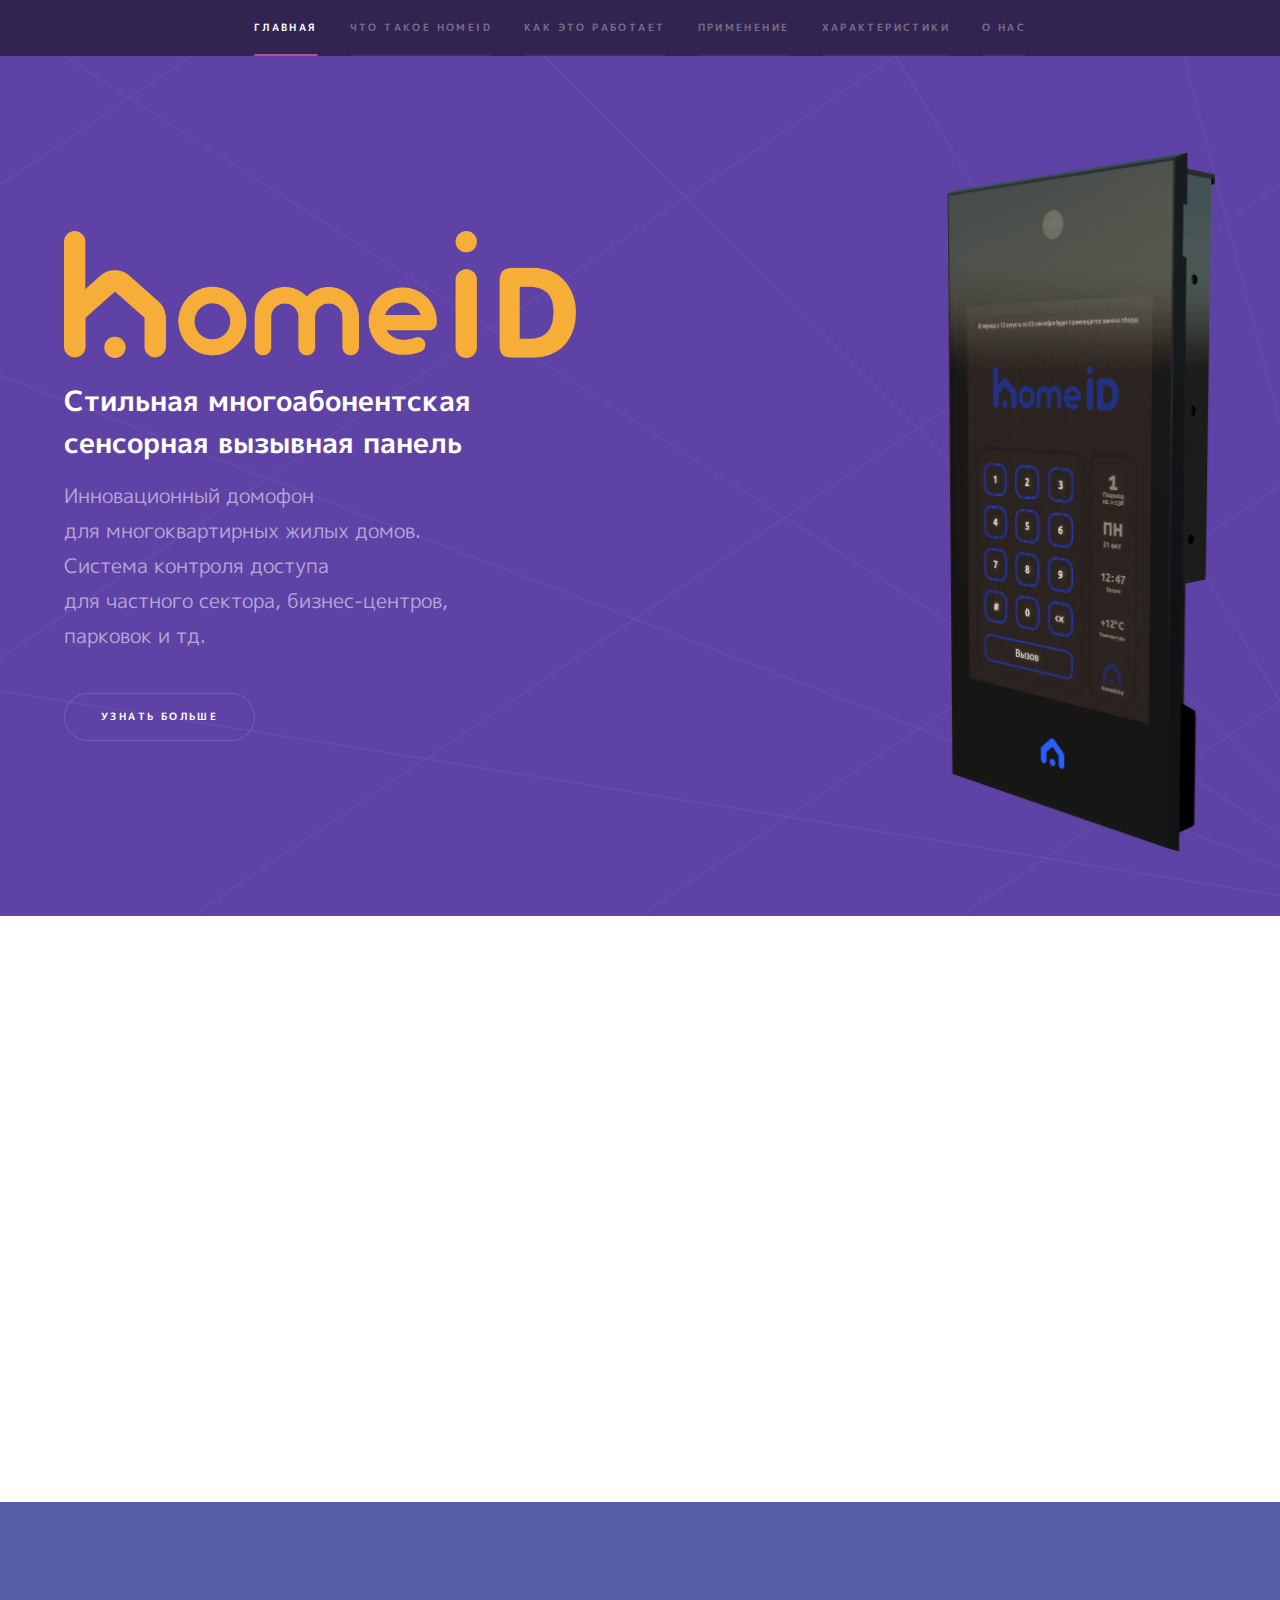
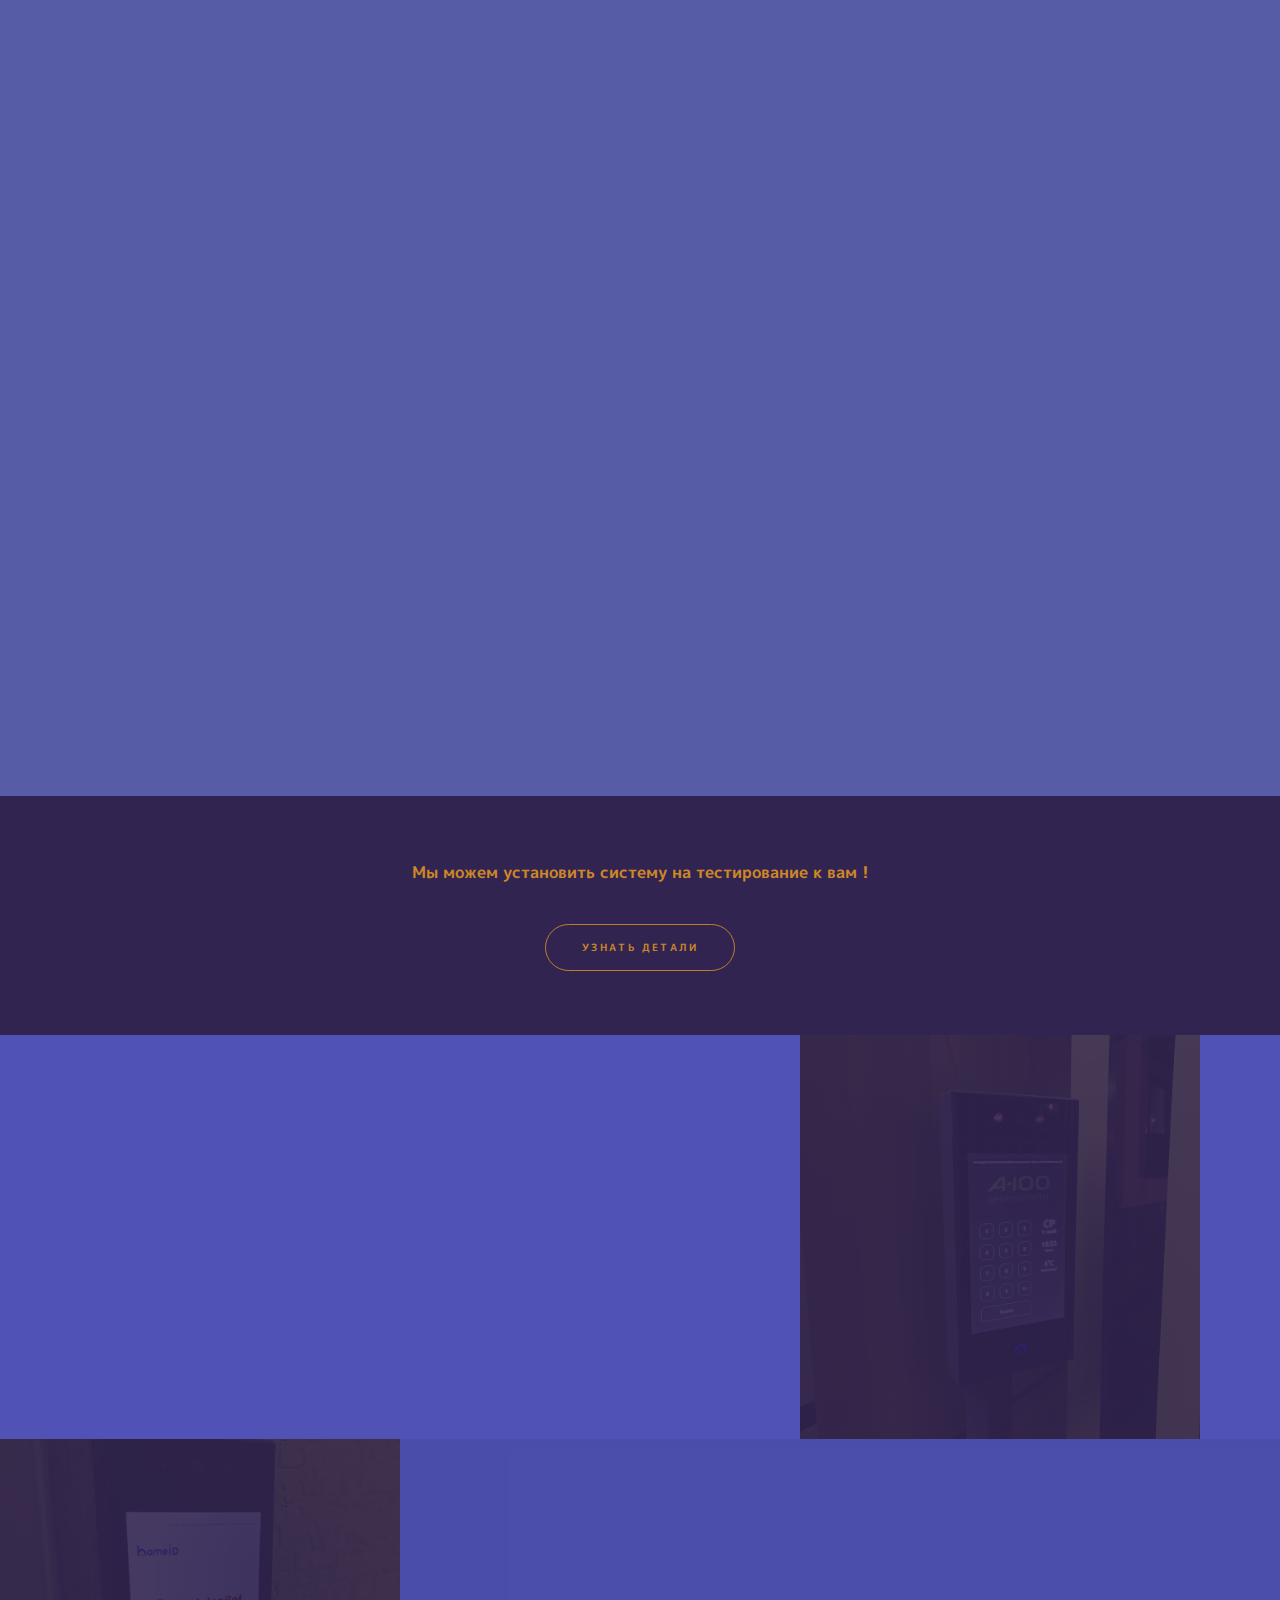
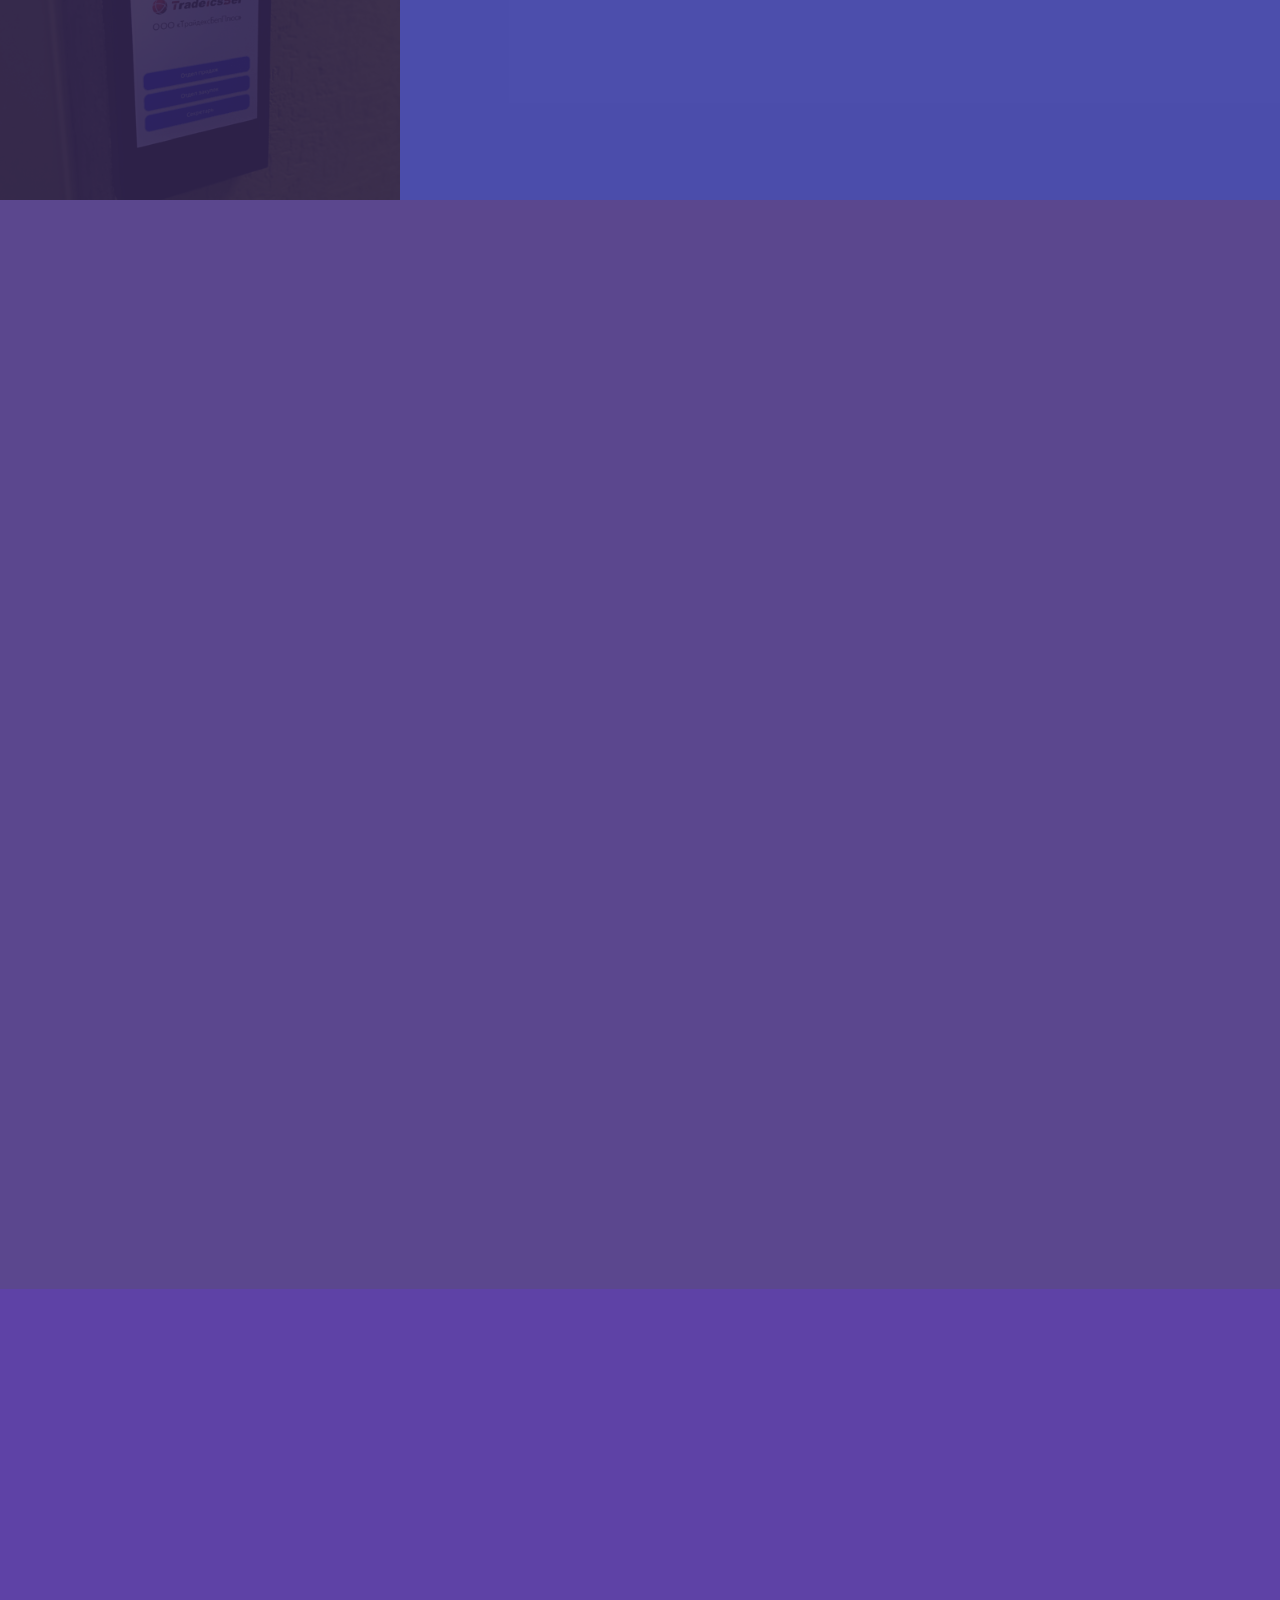
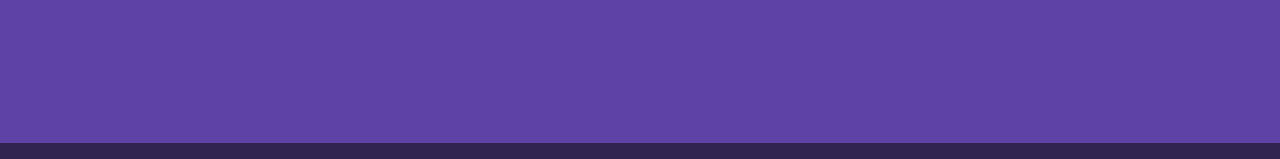
==== index.html @ 597c7c65 "g tag" ====
<!DOCTYPE HTML>
<html>
<head>
    <!-- Google Tag Manager -->
    <script>(function (w, d, s, l, i) {
        w[l] = w[l] || [];
        w[l].push({
            'gtm.start':
                new Date().getTime(), event: 'gtm.js'
        });
        var f = d.getElementsByTagName(s)[0],
            j = d.createElement(s), dl = l != 'dataLayer' ? '&l=' + l : '';
        j.async = true;
        j.src =
            'https://www.googletagmanager.com/gtm.js?id=' + i + dl;
        f.parentNode.insertBefore(j, f);
    })(window, document, 'script', 'dataLayer', 'GTM-PJL7JBM');</script>
    <!-- End Google Tag Manager -->
    <title>HomeID</title>
    <meta charset="utf-8"/>
    <meta name="viewport" content="width=device-width, initial-scale=1, user-scalable=no"/>
    <link rel="stylesheet" href="assets/css/main.css"/>
    <link rel="preconnect" href="https://fonts.gstatic.com">
    <link href="https://fonts.googleapis.com/css2?family=M+PLUS+1p&display=swap" rel="stylesheet">
    <noscript>
        <link rel="stylesheet" href="assets/css/noscript.css"/>
    </noscript>
</head>
<body class="is-preload">

<!-- Google Tag Manager (noscript) -->
<noscript>
    <iframe src="https://www.googletagmanager.com/ns.html?id=GTM-PJL7JBM"
            height="0" width="0" style="display:none;visibility:hidden"></iframe>
</noscript>
<!-- End Google Tag Manager (noscript) -->

<!-- Sidebar -->
<section id="sidebar">
    <div class="inner">
        <nav>
            <ul>
                <li><a href="#intro">Главная</a></li>
                <li><a href="#description_short">Что такое HomeID</a></li>
                <li><a href="#description">Как это работает</a></li>
                <li><a href="#examples">Применение</a></li>
                <li><a href="#characteristics">Характеристики</a></li>
                <li><a href="#info">О нас</a></li>
            </ul>
        </nav>
    </div>
</section>

<!-- Wrapper -->
<div id="wrapper">
    <!-- Intro -->
    <section id="intro" class="wrapper style1 fullscreen fade-up">
        <div class="inner">
            <img style="width: 100%" src="images/logo.png" alt="logo" data-position="center center"/>
            <h2>Стильная многоабонентская сенсорная вызывная панель</h2>
            <p>Инновационный домофон </br>
                для многоквартирных жилых домов.</br>
                Система контроля доступа</br>
                для частного сектора, бизнес-центров,</br>
                парковок и тд.
            </p>
            <ul class="actions">
                <li><a href="#description_short" class="button scrolly">Узнать больше</a></li>
            </ul>
        </div>
        <div class="inner inner-right">
            <!-- fix image style later -->
            <img style="height: 700px" src="images/panel-render.png" alt="" data-position="center center"/>
        </div>
    </section>

    <section id="description_short" class="wrapper style-default fade-up">
        <div class="inner">
            <h1 style="color: #5e42a6">Что такое HomeID</h1>
            <p style="color: #5e42a6; opacity: 0.8">
                Мы считаем, что в век поголовной цифровизации наличие дополнительных устройств и проводов в наших домах,
                как минимум, избыточно, неэстетично и неудобно.
                Сегодня практически в каждом доме есть быстрый недорогой wifi. И представить себе жизнь без интернета
                просто невозможно.
                Мир движется в сторону умных цифровых решений, которые призваны сделать нашу жизнь проще и удобнее.
            </p>
            <p style="color: #5e42a6; opacity: 0.8">
                <b style="color: #5e42a6; opacity: 0.9">HomeID</b> - это многоабонентская сенсорная вызывная панель,
                которую можно представить как привычный для нас домофон.
                Вызовы поступают на мобильные устройтва/планшеты жильцов.
                Видео звонки ровным счетом такие же, как в наших любимых мессенджерах.
            </p>
            <p style="color: #5e42a6; opacity: 0.8">
                В классических домофонных системах сама вызывная панель относительно недорогая.
                Львиная доля итоговой стоимости внедрения - это монтажные работы и прокладка кабелей,
                дорогостоящие абонентские устройства (трубки, мониторы и т.д.),
                различные дополнительные устройства (коммутаторы, логические контроллеры и т.д.),
                а так же ежемесячные абонентские платежи.
            </p>
            <p style="color: #5e42a6; opacity: 0.8">
                Для работы системы HomeID требуется только интернет соединение, что сводит итоговую стоимость по
                внедрению к минимуму.
            </p>
        </div>
    </section>

    <section id="description" class="wrapper style-default-alt fade-up">
        <div class="inner">
            <h1 style="opacity: 0.8">Описание сервиса HomeID</h1>
            <p style="opacity: 0.8">Весь сервис состоит из вызывной панели, мобильного приложения и
                административной части для управления всей системой и ее мониторинга.</p>
            <p style="opacity: 0.8">Вызывная панель HomeID - это стильный домофон с сенсорным антивандальным дисплеем,
                защитой от пыли и
                влаги и стабильной работой до минус 35°С.</br>
                Вызывная панель осуществляет вызовы на мобильные устройства или планшеты.</br>
            </p>
            <p style="opacity: 0.8">Мобильное приложение HomeID доступно на трех платформах: IOS, android и huawei.</br>
                Регистрация пользователя в системе занимает менее 1 минуты. Нужно только отсканировать qr код,
                который вы получаете при установке вызывной панели.
            </p>
            <p style="opacity: 0.8">Административная часть - это система из множества сервисов, которые помогают нам и
                нашим клиентам удаленно отслеживать стабильность работы всей экосистемы, производить ее настройку,
                управлять пользователями и многое другое.
                Система постоянно мониторит состояние своих узлов (нагрузку на вызывную панель,
                температуру внутри корпуса,
                доступность и работоспособность программной части и многое другое). Если с какой-то панелью что-то
                произойдет -
                мы сразу об этом узнаем и сможем устранить проблему в самые короткие сроки.</p>
            <p style="opacity: 0.8"> Мы предлагаем уникальный для каждого клиента дизайн, который будет отражать
                стилистику жилого комплекса, бизнес центра или офиса.</br>
                Сервис HomeID может быть доработан/адаптирован под любые нужды, от интеграции со шлагбаумом и системой
                видеонаблюдения,
                до управления лифтом.</br>
                Наша компания берет на себя всю работу и риски связанные с монтажом и обслуживанием системы.
            </p>
            <ul class="actions">
                <li>
                    <a href="https://homeid.by/docs/HomeID_users.pdf" target="_blank" class="button"
                       style="border-color: #ffffff !important;">Подробная инструкция
                    </a>
                </li>
            </ul>
        </div>
    </section>

    <section id="tests" class="wrapper fade-up">
        <div class="inner" style="align-items: center; display: flex; flex-direction: column">
            <h3 class="taste">Мы можем установить систему на тестирование к вам !</h3>
            <ul class="actions" style=" margin-top: 20px">
                <li><a href="#info" class="button button-taste scrolly">Узнать детали</a></li>
            </ul>
        </div>
    </section>

    <!-- examples usage -->
    <section id="examples" class="wrapper style2 spotlights">
        <section>
            <div class="content">
                <div class="inner">
                    <h2>Для жилого многоквартирного или частного дома</h2>
                    <p>Инновационный домофон, который избавит вас от избыточных проводов и трубок в вашем доме.
                        Посмотреть кто пришел и впустить гостя можно не вставая с дивана,
                        панель позвонит на мобильный телефон или планшет, которые всегда под рукой.</p>
                    <ul class="actions">
                        <li><a href="#info" class="button scrolly">Узнать больше</a></li>
                    </ul>
                </div>
            </div>
            <a class="image"><img src="images/intercom.png" alt="" data-position="center center"/></a>
        </section>
        <section>
            <a class="image"><img src="images/office1.png" alt="" data-position="center center"/></a>
            <div class="content">
                <div class="inner">
                    <h2>Для офиса или бизнес-центра</h2>
                    <p>Cтильная система пропуска для вашего офиса или бизнес центра.</br>
                        Система отлично работает на парковках и других местах, где нужен учет посетелей.</p>
                    <ul class="actions">
                        <li><a href="#info" class="button scrolly">Узнать больше</a></li>
                    </ul>
                </div>
            </div>
        </section>
    </section>

    <section id="characteristics" class="wrapper style3 fade-up">
        <div class="inner">
            <h2>Физические параметры и возможности</h2>
            <p>
                Устройство построено на базе Linux, что дает неограниченные возможности в добавлении/доработке
                функциональности.
                Панель оснащена 10" сенсорным цветным экраном, камерой, мощной аудио системой, а также считывателем
                RFID/NFC карт.
                Сенсорный экран высокой четкости позволяет выводить на экран списки жильцов и информационные сообщения,
                дату и время, логотип вашей компании и многое другое.
                Широкие набор функциональных входов и выходов позволяет гибко управлять устройствами входной группы и
                сигнальной периферией.
            </p>
            <div class="features">
                <section>
                    <span class="icon solid major fa-video"></span>
                    <h3>Камера, видео, аудио</h3>
                    <p>Камера 5MP 1080P</br>
                        Угол обзора 130° по горизонтали</br>
                        ИК подсветка 10М</br>
                        HD (1280×720)</br>
                        Аудио система hi-fi 2 X 4w</br>
                        Микрофон с шумоподавлением</br>
                    </p>
                </section>
                <section>
                    <span class="icon solid major fa-cogs"></span>
                    <h3>Дисплей и железо</h3>
                    <p>
                        Дисплей TFT 10’ 1280 X 800</br>
                        Процессор 4 core xI 1,4 GhZ</br>
                        4g modem + slot sim LTE</br>
                        8GB + micro sd slot</br>
                        Ethernet 1000 mbps</br>
                        Bluetooth 4.0 BLE</br>
                        Считыватели бесконтактных карт и чипов (MIFARE)</br>

                    </p>
                </section>
                <section>
                    <span class="icon solid major fa-info"></span>
                    <h3>Общее описание</h3>
                    <p>
                        Размер устройства: 341*164 мм</br>
                        Корпус ABS-пластик/металл</br>
                        Тачскрин -45 — +45°С</br>
                        Стекло вандалозащищенное</br>
                        Температурный режим - до -35°С</br>
                        Потребление питания до 60Вт</br>
                        Питание +12В/5A</br>
                    </p>
                </section>
                <section>
                    <span class="icon solid major fa-desktop"></span>
                    <h3>Система самодиагностики узлов</h3>
                    <p> Защита от короткого замыкания</br>
                        Защита от перегрева</br>
                        Защита от перенапряжения и пониженного напряжения</br>
                        Система постоянно диагностирует доступность своих основных узлов и нагрузку на них, отсылает
                        статистику в нашу систему мониторинга,
                        благодаря чему мы практически сразу узнаем, если что-то пойдет не так</br>
                    </p>
                </section>
            </div>
        </div>
    </section>

    <!-- Three -->
    <section id="info" class="wrapper style1 fade-up">
        <div class="inner">
            <h2>Свяжитесь с нами</h2>
            <div class="split style1">
                <section>
                    <div style="flex-direction: column; align-items: flex-start; display: flex">

                        <div>
                            <h3>ООО "Гмартикун"</h3>
                            <span>Разработчик программных и аппаратных решений</span>
                        </div>
                        <div>
                            <h3>Адрес</h3>
                            <span>г. Минск, Большое Стиклево 40/2, БЦ «S-UNION»</span>
                        </div>

                    </div>
                    <div style="flex-direction: column; align-items: flex-start; display: flex">
                        <div>
                            <h3>Емейл</h3>
                            <a href="mailto:info@gmar.by">info@gmar.by</a>
                        </div>
                        <div>
                            <h3>Телефон</h3>
                            <a href="tel:+375(29)750-76-15">+375(29) 750-76-15</a>
                        </div>
                    </div>
                </section>

                <section style=" flex-direction: column; justify-content: flex-end; align-items: center; display: flex">
                    <img style="width: 50%" src="images/footer_logo.png" alt="logo"/>
                </section>
            </div>
        </div>
    </section>

</div>
<!-- Scripts -->
<script src="assets/js/jquery.min.js"></script>
<script src="assets/js/jquery.scrollex.min.js"></script>
<script src="assets/js/jquery.scrolly.min.js"></script>
<script src="assets/js/browser.min.js"></script>
<script src="assets/js/breakpoints.min.js"></script>
<script src="assets/js/util.js"></script>
<script src="assets/js/main.js"></script>

</body>
</html>
---- assets/css/main.css ----
@import url(fontawesome-all.min.css);
.inner-right {
    display: flex;
    flex-direction: column;
    align-items: flex-end;
}

html, body, div, span, applet, object,
iframe, h1, h2, h3, h4, h5, h6, p, blockquote,
pre, a, abbr, acronym, address, big, cite,
code, del, dfn, em, img, ins, kbd, q, s, samp,
small, strike, strong, sub, sup, tt, var, b,
u, i, center, dl, dt, dd, ol, ul, li, fieldset,
form, label, legend, table, caption, tbody,
tfoot, thead, tr, th, td, article, aside,
canvas, details, embed, figure, figcaption,
footer, header, hgroup, menu, nav, output, ruby,
section, summary, time, mark, audio, video {
	margin: 0;
	padding: 0;
	border: 0;
	font-size: 100%;
	font: inherit;
	vertical-align: baseline;
	font-family: 'M PLUS 1p', sans-serif;
}

article, aside, details, figcaption, figure,
footer, header, hgroup, menu, nav, section {
	display: block;}

body {
	line-height: 1;
}

ol, ul {
	list-style: none;
}

blockquote, q {
	quotes: none;
}

	blockquote:before, blockquote:after, q:before, q:after {
		content: '';
		content: none;
	}

table {
	border-collapse: collapse;
	border-spacing: 0;
}

body {
	-webkit-text-size-adjust: none;
}

mark {
	background-color: transparent;
	color: inherit;
}

input::-moz-focus-inner {
	border: 0;
	padding: 0;
}

input, select, textarea {
	-moz-appearance: none;
	-webkit-appearance: none;
	-ms-appearance: none;
	appearance: none;
}

/* Basic */

	@-ms-viewport {
		width: device-width;
	}

	body {
		-ms-overflow-style: scrollbar;
	}

	@media screen and (max-width: 480px) {

		html, body {
			min-width: 320px;
		}

	}

	html {
		box-sizing: border-box;
	}

	*, *:before, *:after {
		box-sizing: inherit;
	}

	body {
		background: #312450;
	}

		body.is-preload *, body.is-preload *:before, body.is-preload *:after {
			-moz-animation: none !important;
			-webkit-animation: none !important;
			-ms-animation: none !important;
			animation: none !important;
			-moz-transition: none !important;
			-webkit-transition: none !important;
			-ms-transition: none !important;
			transition: none !important;
		}

/* Type */

	body, input, select, textarea {
		color: rgba(255, 255, 255, 0.55);

		font-size: 16.5pt;
		font-weight: normal;
		line-height: 1.75;
	}

		@media screen and (max-width: 1680px) {

			body, input, select, textarea {
				font-size: 13pt;
			}

		}

		@media screen and (max-width: 1280px) {

			body, input, select, textarea {
				font-size: 12pt;
			}

		}

		@media screen and (max-width: 360px) {

			body, input, select, textarea {
				font-size: 11pt;
			}

		}

	a {
		-moz-transition: color 0.2s ease, border-bottom-color 0.2s ease;
		-webkit-transition: color 0.2s ease, border-bottom-color 0.2s ease;
		-ms-transition: color 0.2s ease, border-bottom-color 0.2s ease;
		transition: color 0.2s ease, border-bottom-color 0.2s ease;
		border-bottom: dotted 1px rgba(255, 255, 255, 0.35);
		color: inherit;
		text-decoration: none;
	}

		a:hover {
			border-bottom-color: transparent;
			color: #ffffff;
		}

	strong, b {
		color: #ffffff;
		font-weight: bold;
	}

	em, i {
		font-style: italic;
	}

	p {
		margin: 0 0 2em 0;
	}

	h1, h2, h3, h4, h5, h6 {
		color: #ffffff;
		font-weight: bold;
		line-height: 1.5;
		margin: 0.5em 0 0.5em 0;
	}

		h1 a, h2 a, h3 a, h4 a, h5 a, h6 a {
			color: inherit;
			text-decoration: none;
		}

	h1 {
		font-size: 2.75em;
	}

		h1.major {
			margin: 0 0 1.3em 0;
			position: relative;
			padding-bottom: 0.35em;
		}

			h1.major:after {
				background-image: -moz-linear-gradient(to right, #5e42a6, #b74e91);
				background-image: -webkit-linear-gradient(to right, #5e42a6, #b74e91);
				background-image: -ms-linear-gradient(to right, #5e42a6, #b74e91);
				background-image: linear-gradient(to right, #5e42a6, #b74e91);
				-moz-transition: max-width 0.2s ease;
				-webkit-transition: max-width 0.2s ease;
				-ms-transition: max-width 0.2s ease;
				transition: max-width 0.2s ease;
				border-radius: 0.2em;
				bottom: 0;
				content: '';
				height: 0.05em;
				position: absolute;
				right: 0;
				width: 100%;
			}

	h2 {
		font-size: 1.75em;
	}

	h3 {
		font-size: 1.1em;
	}

	h4 {
		font-size: 1em;
	}

	h5 {
		font-size: 0.8em;
	}

	h6 {
		font-size: 0.6em;
	}

	@media screen and (max-width: 736px) {

		h1 {
			font-size: 2em;
		}

		h2 {
			font-size: 1.25em;
		}

		h3 {
			font-size: 1em;
		}

		h4 {
			font-size: 0.8em;
		}

		h5 {
			font-size: 0.6em;
		}

		h6 {
			font-size: 0.6em;
		}

	}

	sub {
		font-size: 0.8em;
		position: relative;
		top: 0.5em;
	}

	sup {
		font-size: 0.8em;
		position: relative;
		top: -0.5em;
	}

	blockquote {
		border-left: solid 4px rgba(255, 255, 255, 0.15);
		font-style: italic;
		margin: 0 0 2em 0;
		padding: 0.5em 0 0.5em 2em;
	}

	code {
		background: rgba(255, 255, 255, 0.05);
		border-radius: 0.25em;
		border: solid 1px rgba(255, 255, 255, 0.15);
		font-family: "Courier New", monospace;
		font-size: 0.9em;
		margin: 0 0.25em;
		padding: 0.25em 0.65em;
	}

	pre {
		-webkit-overflow-scrolling: touch;
		font-family: "Courier New", monospace;
		font-size: 0.9em;
		margin: 0 0 2em 0;
	}

		pre code {
			display: block;
			line-height: 1.75em;
			padding: 1em 1.5em;
			overflow-x: auto;
		}

	hr {
		border: 0;
		border-bottom: solid 1px rgba(255, 255, 255, 0.15);
		margin: 2em 0;
	}

		hr.major {
			margin: 3em 0;
		}

	.align-left {
		text-align: left;
	}

	.align-center {
		text-align: center;
	}

	.align-right {
		text-align: right;
	}

/* Row */

	.row {
		display: flex;
		flex-wrap: wrap;
		box-sizing: border-box;
		align-items: stretch;
	}

		.row > * {
			box-sizing: border-box;
		}

		.row.gtr-uniform > * > :last-child {
			margin-bottom: 0;
		}

		.row.aln-left {
			justify-content: flex-start;
		}

		.row.aln-center {
			justify-content: center;
		}

		.row.aln-right {
			justify-content: flex-end;
		}

		.row.aln-top {
			align-items: flex-start;
		}

		.row.aln-middle {
			align-items: center;
		}

		.row.aln-bottom {
			align-items: flex-end;
		}

		.row > .imp {
			order: -1;
		}

		.row > .col-1 {
			width: 8.33333%;
		}

		.row > .off-1 {
			margin-left: 8.33333%;
		}

		.row > .col-2 {
			width: 16.66667%;
		}

		.row > .off-2 {
			margin-left: 16.66667%;
		}

		.row > .col-3 {
			width: 25%;
		}

		.row > .off-3 {
			margin-left: 25%;
		}

		.row > .col-4 {
			width: 33.33333%;
		}

		.row > .off-4 {
			margin-left: 33.33333%;
		}

		.row > .col-5 {
			width: 41.66667%;
		}

		.row > .off-5 {
			margin-left: 41.66667%;
		}

		.row > .col-6 {
			width: 50%;
		}

		.row > .off-6 {
			margin-left: 50%;
		}

		.row > .col-7 {
			width: 58.33333%;
		}

		.row > .off-7 {
			margin-left: 58.33333%;
		}

		.row > .col-8 {
			width: 66.66667%;
		}

		.row > .off-8 {
			margin-left: 66.66667%;
		}

		.row > .col-9 {
			width: 75%;
		}

		.row > .off-9 {
			margin-left: 75%;
		}

		.row > .col-10 {
			width: 83.33333%;
		}

		.row > .off-10 {
			margin-left: 83.33333%;
		}

		.row > .col-11 {
			width: 91.66667%;
		}

		.row > .off-11 {
			margin-left: 91.66667%;
		}

		.row > .col-12 {
			width: 100%;
		}

		.row > .off-12 {
			margin-left: 100%;
		}

		.row.gtr-0 {
			margin-top: 0;
			margin-left: 0em;
		}

			.row.gtr-0 > * {
				padding: 0 0 0 0em;
			}

			.row.gtr-0.gtr-uniform {
				margin-top: 0em;
			}

				.row.gtr-0.gtr-uniform > * {
					padding-top: 0em;
				}

		.row.gtr-25 {
			margin-top: 0;
			margin-left: -0.375em;
		}

			.row.gtr-25 > * {
				padding: 0 0 0 0.375em;
			}

			.row.gtr-25.gtr-uniform {
				margin-top: -0.375em;
			}

				.row.gtr-25.gtr-uniform > * {
					padding-top: 0.375em;
				}

		.row.gtr-50 {
			margin-top: 0;
			margin-left: -0.75em;
		}

			.row.gtr-50 > * {
				padding: 0 0 0 0.75em;
			}

			.row.gtr-50.gtr-uniform {
				margin-top: -0.75em;
			}

				.row.gtr-50.gtr-uniform > * {
					padding-top: 0.75em;
				}

		.row {
			margin-top: 0;
			margin-left: -1.5em;
		}

			.row > * {
				padding: 0 0 0 1.5em;
			}

			.row.gtr-uniform {
				margin-top: -1.5em;
			}

				.row.gtr-uniform > * {
					padding-top: 1.5em;
				}

		.row.gtr-150 {
			margin-top: 0;
			margin-left: -2.25em;
		}

			.row.gtr-150 > * {
				padding: 0 0 0 2.25em;
			}

			.row.gtr-150.gtr-uniform {
				margin-top: -2.25em;
			}

				.row.gtr-150.gtr-uniform > * {
					padding-top: 2.25em;
				}

		.row.gtr-200 {
			margin-top: 0;
			margin-left: -3em;
		}

			.row.gtr-200 > * {
				padding: 0 0 0 3em;
			}

			.row.gtr-200.gtr-uniform {
				margin-top: -3em;
			}

				.row.gtr-200.gtr-uniform > * {
					padding-top: 3em;
				}

		@media screen and (max-width: 1680px) {

			.row {
				display: flex;
				flex-wrap: wrap;
				box-sizing: border-box;
				align-items: stretch;
			}

				.row > * {
					box-sizing: border-box;
				}

				.row.gtr-uniform > * > :last-child {
					margin-bottom: 0;
				}

				.row.aln-left {
					justify-content: flex-start;
				}

				.row.aln-center {
					justify-content: center;
				}

				.row.aln-right {
					justify-content: flex-end;
				}

				.row.aln-top {
					align-items: flex-start;
				}

				.row.aln-middle {
					align-items: center;
				}

				.row.aln-bottom {
					align-items: flex-end;
				}

				.row > .imp-xlarge {
					order: -1;
				}

				.row > .col-1-xlarge {
					width: 8.33333%;
				}

				.row > .off-1-xlarge {
					margin-left: 8.33333%;
				}

				.row > .col-2-xlarge {
					width: 16.66667%;
				}

				.row > .off-2-xlarge {
					margin-left: 16.66667%;
				}

				.row > .col-3-xlarge {
					width: 25%;
				}

				.row > .off-3-xlarge {
					margin-left: 25%;
				}

				.row > .col-4-xlarge {
					width: 33.33333%;
				}

				.row > .off-4-xlarge {
					margin-left: 33.33333%;
				}

				.row > .col-5-xlarge {
					width: 41.66667%;
				}

				.row > .off-5-xlarge {
					margin-left: 41.66667%;
				}

				.row > .col-6-xlarge {
					width: 50%;
				}

				.row > .off-6-xlarge {
					margin-left: 50%;
				}

				.row > .col-7-xlarge {
					width: 58.33333%;
				}

				.row > .off-7-xlarge {
					margin-left: 58.33333%;
				}

				.row > .col-8-xlarge {
					width: 66.66667%;
				}

				.row > .off-8-xlarge {
					margin-left: 66.66667%;
				}

				.row > .col-9-xlarge {
					width: 75%;
				}

				.row > .off-9-xlarge {
					margin-left: 75%;
				}

				.row > .col-10-xlarge {
					width: 83.33333%;
				}

				.row > .off-10-xlarge {
					margin-left: 83.33333%;
				}

				.row > .col-11-xlarge {
					width: 91.66667%;
				}

				.row > .off-11-xlarge {
					margin-left: 91.66667%;
				}

				.row > .col-12-xlarge {
					width: 100%;
				}

				.row > .off-12-xlarge {
					margin-left: 100%;
				}

				.row.gtr-0 {
					margin-top: 0;
					margin-left: 0em;
				}

					.row.gtr-0 > * {
						padding: 0 0 0 0em;
					}

					.row.gtr-0.gtr-uniform {
						margin-top: 0em;
					}

						.row.gtr-0.gtr-uniform > * {
							padding-top: 0em;
						}

				.row.gtr-25 {
					margin-top: 0;
					margin-left: -0.375em;
				}

					.row.gtr-25 > * {
						padding: 0 0 0 0.375em;
					}

					.row.gtr-25.gtr-uniform {
						margin-top: -0.375em;
					}

						.row.gtr-25.gtr-uniform > * {
							padding-top: 0.375em;
						}

				.row.gtr-50 {
					margin-top: 0;
					margin-left: -0.75em;
				}

					.row.gtr-50 > * {
						padding: 0 0 0 0.75em;
					}

					.row.gtr-50.gtr-uniform {
						margin-top: -0.75em;
					}

						.row.gtr-50.gtr-uniform > * {
							padding-top: 0.75em;
						}

				.row {
					margin-top: 0;
					margin-left: -1.5em;
				}

					.row > * {
						padding: 0 0 0 1.5em;
					}

					.row.gtr-uniform {
						margin-top: -1.5em;
					}

						.row.gtr-uniform > * {
							padding-top: 1.5em;
						}

				.row.gtr-150 {
					margin-top: 0;
					margin-left: -2.25em;
				}

					.row.gtr-150 > * {
						padding: 0 0 0 2.25em;
					}

					.row.gtr-150.gtr-uniform {
						margin-top: -2.25em;
					}

						.row.gtr-150.gtr-uniform > * {
							padding-top: 2.25em;
						}

				.row.gtr-200 {
					margin-top: 0;
					margin-left: -3em;
				}

					.row.gtr-200 > * {
						padding: 0 0 0 3em;
					}

					.row.gtr-200.gtr-uniform {
						margin-top: -3em;
					}

						.row.gtr-200.gtr-uniform > * {
							padding-top: 3em;
						}

		}

		@media screen and (max-width: 1280px) {

			.row {
				display: flex;
				flex-wrap: wrap;
				box-sizing: border-box;
				align-items: stretch;
			}

				.row > * {
					box-sizing: border-box;
				}

				.row.gtr-uniform > * > :last-child {
					margin-bottom: 0;
				}

				.row.aln-left {
					justify-content: flex-start;
				}

				.row.aln-center {
					justify-content: center;
				}

				.row.aln-right {
					justify-content: flex-end;
				}

				.row.aln-top {
					align-items: flex-start;
				}

				.row.aln-middle {
					align-items: center;
				}

				.row.aln-bottom {
					align-items: flex-end;
				}

				.row > .imp-large {
					order: -1;
				}

				.row > .col-1-large {
					width: 8.33333%;
				}

				.row > .off-1-large {
					margin-left: 8.33333%;
				}

				.row > .col-2-large {
					width: 16.66667%;
				}

				.row > .off-2-large {
					margin-left: 16.66667%;
				}

				.row > .col-3-large {
					width: 25%;
				}

				.row > .off-3-large {
					margin-left: 25%;
				}

				.row > .col-4-large {
					width: 33.33333%;
				}

				.row > .off-4-large {
					margin-left: 33.33333%;
				}

				.row > .col-5-large {
					width: 41.66667%;
				}

				.row > .off-5-large {
					margin-left: 41.66667%;
				}

				.row > .col-6-large {
					width: 50%;
				}

				.row > .off-6-large {
					margin-left: 50%;
				}

				.row > .col-7-large {
					width: 58.33333%;
				}

				.row > .off-7-large {
					margin-left: 58.33333%;
				}

				.row > .col-8-large {
					width: 66.66667%;
				}

				.row > .off-8-large {
					margin-left: 66.66667%;
				}

				.row > .col-9-large {
					width: 75%;
				}

				.row > .off-9-large {
					margin-left: 75%;
				}

				.row > .col-10-large {
					width: 83.33333%;
				}

				.row > .off-10-large {
					margin-left: 83.33333%;
				}

				.row > .col-11-large {
					width: 91.66667%;
				}

				.row > .off-11-large {
					margin-left: 91.66667%;
				}

				.row > .col-12-large {
					width: 100%;
				}

				.row > .off-12-large {
					margin-left: 100%;
				}

				.row.gtr-0 {
					margin-top: 0;
					margin-left: 0em;
				}

					.row.gtr-0 > * {
						padding: 0 0 0 0em;
					}

					.row.gtr-0.gtr-uniform {
						margin-top: 0em;
					}

						.row.gtr-0.gtr-uniform > * {
							padding-top: 0em;
						}

				.row.gtr-25 {
					margin-top: 0;
					margin-left: -0.375em;
				}

					.row.gtr-25 > * {
						padding: 0 0 0 0.375em;
					}

					.row.gtr-25.gtr-uniform {
						margin-top: -0.375em;
					}

						.row.gtr-25.gtr-uniform > * {
							padding-top: 0.375em;
						}

				.row.gtr-50 {
					margin-top: 0;
					margin-left: -0.75em;
				}

					.row.gtr-50 > * {
						padding: 0 0 0 0.75em;
					}

					.row.gtr-50.gtr-uniform {
						margin-top: -0.75em;
					}

						.row.gtr-50.gtr-uniform > * {
							padding-top: 0.75em;
						}

				.row {
					margin-top: 0;
					margin-left: -1.5em;
				}

					.row > * {
						padding: 0 0 0 1.5em;
					}

					.row.gtr-uniform {
						margin-top: -1.5em;
					}

						.row.gtr-uniform > * {
							padding-top: 1.5em;
						}

				.row.gtr-150 {
					margin-top: 0;
					margin-left: -2.25em;
				}

					.row.gtr-150 > * {
						padding: 0 0 0 2.25em;
					}

					.row.gtr-150.gtr-uniform {
						margin-top: -2.25em;
					}

						.row.gtr-150.gtr-uniform > * {
							padding-top: 2.25em;
						}

				.row.gtr-200 {
					margin-top: 0;
					margin-left: -3em;
				}

					.row.gtr-200 > * {
						padding: 0 0 0 3em;
					}

					.row.gtr-200.gtr-uniform {
						margin-top: -3em;
					}

						.row.gtr-200.gtr-uniform > * {
							padding-top: 3em;
						}

		}

		@media screen and (max-width: 980px) {

			.row {
				display: flex;
				flex-wrap: wrap;
				box-sizing: border-box;
				align-items: stretch;
			}

				.row > * {
					box-sizing: border-box;
				}

				.row.gtr-uniform > * > :last-child {
					margin-bottom: 0;
				}

				.row.aln-left {
					justify-content: flex-start;
				}

				.row.aln-center {
					justify-content: center;
				}

				.row.aln-right {
					justify-content: flex-end;
				}

				.row.aln-top {
					align-items: flex-start;
				}

				.row.aln-middle {
					align-items: center;
				}

				.row.aln-bottom {
					align-items: flex-end;
				}

				.row > .imp-medium {
					order: -1;
				}

				.row > .col-1-medium {
					width: 8.33333%;
				}

				.row > .off-1-medium {
					margin-left: 8.33333%;
				}

				.row > .col-2-medium {
					width: 16.66667%;
				}

				.row > .off-2-medium {
					margin-left: 16.66667%;
				}

				.row > .col-3-medium {
					width: 25%;
				}

				.row > .off-3-medium {
					margin-left: 25%;
				}

				.row > .col-4-medium {
					width: 33.33333%;
				}

				.row > .off-4-medium {
					margin-left: 33.33333%;
				}

				.row > .col-5-medium {
					width: 41.66667%;
				}

				.row > .off-5-medium {
					margin-left: 41.66667%;
				}

				.row > .col-6-medium {
					width: 50%;
				}

				.row > .off-6-medium {
					margin-left: 50%;
				}

				.row > .col-7-medium {
					width: 58.33333%;
				}

				.row > .off-7-medium {
					margin-left: 58.33333%;
				}

				.row > .col-8-medium {
					width: 66.66667%;
				}

				.row > .off-8-medium {
					margin-left: 66.66667%;
				}

				.row > .col-9-medium {
					width: 75%;
				}

				.row > .off-9-medium {
					margin-left: 75%;
				}

				.row > .col-10-medium {
					width: 83.33333%;
				}

				.row > .off-10-medium {
					margin-left: 83.33333%;
				}

				.row > .col-11-medium {
					width: 91.66667%;
				}

				.row > .off-11-medium {
					margin-left: 91.66667%;
				}

				.row > .col-12-medium {
					width: 100%;
				}

				.row > .off-12-medium {
					margin-left: 100%;
				}

				.row.gtr-0 {
					margin-top: 0;
					margin-left: 0em;
				}

					.row.gtr-0 > * {
						padding: 0 0 0 0em;
					}

					.row.gtr-0.gtr-uniform {
						margin-top: 0em;
					}

						.row.gtr-0.gtr-uniform > * {
							padding-top: 0em;
						}

				.row.gtr-25 {
					margin-top: 0;
					margin-left: -0.375em;
				}

					.row.gtr-25 > * {
						padding: 0 0 0 0.375em;
					}

					.row.gtr-25.gtr-uniform {
						margin-top: -0.375em;
					}

						.row.gtr-25.gtr-uniform > * {
							padding-top: 0.375em;
						}

				.row.gtr-50 {
					margin-top: 0;
					margin-left: -0.75em;
				}

					.row.gtr-50 > * {
						padding: 0 0 0 0.75em;
					}

					.row.gtr-50.gtr-uniform {
						margin-top: -0.75em;
					}

						.row.gtr-50.gtr-uniform > * {
							padding-top: 0.75em;
						}

				.row {
					margin-top: 0;
					margin-left: -1.5em;
				}

					.row > * {
						padding: 0 0 0 1.5em;
					}

					.row.gtr-uniform {
						margin-top: -1.5em;
					}

						.row.gtr-uniform > * {
							padding-top: 1.5em;
						}

				.row.gtr-150 {
					margin-top: 0;
					margin-left: -2.25em;
				}

					.row.gtr-150 > * {
						padding: 0 0 0 2.25em;
					}

					.row.gtr-150.gtr-uniform {
						margin-top: -2.25em;
					}

						.row.gtr-150.gtr-uniform > * {
							padding-top: 2.25em;
						}

				.row.gtr-200 {
					margin-top: 0;
					margin-left: -3em;
				}

					.row.gtr-200 > * {
						padding: 0 0 0 3em;
					}

					.row.gtr-200.gtr-uniform {
						margin-top: -3em;
					}

						.row.gtr-200.gtr-uniform > * {
							padding-top: 3em;
						}

		}

		@media screen and (max-width: 736px) {

			.row {
				display: flex;
				flex-wrap: wrap;
				box-sizing: border-box;
				align-items: stretch;
			}

				.row > * {
					box-sizing: border-box;
				}

				.row.gtr-uniform > * > :last-child {
					margin-bottom: 0;
				}

				.row.aln-left {
					justify-content: flex-start;
				}

				.row.aln-center {
					justify-content: center;
				}

				.row.aln-right {
					justify-content: flex-end;
				}

				.row.aln-top {
					align-items: flex-start;
				}

				.row.aln-middle {
					align-items: center;
				}

				.row.aln-bottom {
					align-items: flex-end;
				}

				.row > .imp-small {
					order: -1;
				}

				.row > .col-1-small {
					width: 8.33333%;
				}

				.row > .off-1-small {
					margin-left: 8.33333%;
				}

				.row > .col-2-small {
					width: 16.66667%;
				}

				.row > .off-2-small {
					margin-left: 16.66667%;
				}

				.row > .col-3-small {
					width: 25%;
				}

				.row > .off-3-small {
					margin-left: 25%;
				}

				.row > .col-4-small {
					width: 33.33333%;
				}

				.row > .off-4-small {
					margin-left: 33.33333%;
				}

				.row > .col-5-small {
					width: 41.66667%;
				}

				.row > .off-5-small {
					margin-left: 41.66667%;
				}

				.row > .col-6-small {
					width: 50%;
				}

				.row > .off-6-small {
					margin-left: 50%;
				}

				.row > .col-7-small {
					width: 58.33333%;
				}

				.row > .off-7-small {
					margin-left: 58.33333%;
				}

				.row > .col-8-small {
					width: 66.66667%;
				}

				.row > .off-8-small {
					margin-left: 66.66667%;
				}

				.row > .col-9-small {
					width: 75%;
				}

				.row > .off-9-small {
					margin-left: 75%;
				}

				.row > .col-10-small {
					width: 83.33333%;
				}

				.row > .off-10-small {
					margin-left: 83.33333%;
				}

				.row > .col-11-small {
					width: 91.66667%;
				}

				.row > .off-11-small {
					margin-left: 91.66667%;
				}

				.row > .col-12-small {
					width: 100%;
				}

				.row > .off-12-small {
					margin-left: 100%;
				}

				.row.gtr-0 {
					margin-top: 0;
					margin-left: 0em;
				}

					.row.gtr-0 > * {
						padding: 0 0 0 0em;
					}

					.row.gtr-0.gtr-uniform {
						margin-top: 0em;
					}

						.row.gtr-0.gtr-uniform > * {
							padding-top: 0em;
						}

				.row.gtr-25 {
					margin-top: 0;
					margin-left: -0.375em;
				}

					.row.gtr-25 > * {
						padding: 0 0 0 0.375em;
					}

					.row.gtr-25.gtr-uniform {
						margin-top: -0.375em;
					}

						.row.gtr-25.gtr-uniform > * {
							padding-top: 0.375em;
						}

				.row.gtr-50 {
					margin-top: 0;
					margin-left: -0.75em;
				}

					.row.gtr-50 > * {
						padding: 0 0 0 0.75em;
					}

					.row.gtr-50.gtr-uniform {
						margin-top: -0.75em;
					}

						.row.gtr-50.gtr-uniform > * {
							padding-top: 0.75em;
						}

				.row {
					margin-top: 0;
					margin-left: -1.5em;
				}

					.row > * {
						padding: 0 0 0 1.5em;
					}

					.row.gtr-uniform {
						margin-top: -1.5em;
					}

						.row.gtr-uniform > * {
							padding-top: 1.5em;
						}

				.row.gtr-150 {
					margin-top: 0;
					margin-left: -2.25em;
				}

					.row.gtr-150 > * {
						padding: 0 0 0 2.25em;
					}

					.row.gtr-150.gtr-uniform {
						margin-top: -2.25em;
					}

						.row.gtr-150.gtr-uniform > * {
							padding-top: 2.25em;
						}

				.row.gtr-200 {
					margin-top: 0;
					margin-left: -3em;
				}

					.row.gtr-200 > * {
						padding: 0 0 0 3em;
					}

					.row.gtr-200.gtr-uniform {
						margin-top: -3em;
					}

						.row.gtr-200.gtr-uniform > * {
							padding-top: 3em;
						}

		}

		@media screen and (max-width: 480px) {

			.row {
				display: flex;
				flex-wrap: wrap;
				box-sizing: border-box;
				align-items: stretch;
			}

				.row > * {
					box-sizing: border-box;
				}

				.row.gtr-uniform > * > :last-child {
					margin-bottom: 0;
				}

				.row.aln-left {
					justify-content: flex-start;
				}

				.row.aln-center {
					justify-content: center;
				}

				.row.aln-right {
					justify-content: flex-end;
				}

				.row.aln-top {
					align-items: flex-start;
				}

				.row.aln-middle {
					align-items: center;
				}

				.row.aln-bottom {
					align-items: flex-end;
				}

				.row > .imp-xsmall {
					order: -1;
				}

				.row > .col-1-xsmall {
					width: 8.33333%;
				}

				.row > .off-1-xsmall {
					margin-left: 8.33333%;
				}

				.row > .col-2-xsmall {
					width: 16.66667%;
				}

				.row > .off-2-xsmall {
					margin-left: 16.66667%;
				}

				.row > .col-3-xsmall {
					width: 25%;
				}

				.row > .off-3-xsmall {
					margin-left: 25%;
				}

				.row > .col-4-xsmall {
					width: 33.33333%;
				}

				.row > .off-4-xsmall {
					margin-left: 33.33333%;
				}

				.row > .col-5-xsmall {
					width: 41.66667%;
				}

				.row > .off-5-xsmall {
					margin-left: 41.66667%;
				}

				.row > .col-6-xsmall {
					width: 50%;
				}

				.row > .off-6-xsmall {
					margin-left: 50%;
				}

				.row > .col-7-xsmall {
					width: 58.33333%;
				}

				.row > .off-7-xsmall {
					margin-left: 58.33333%;
				}

				.row > .col-8-xsmall {
					width: 66.66667%;
				}

				.row > .off-8-xsmall {
					margin-left: 66.66667%;
				}

				.row > .col-9-xsmall {
					width: 75%;
				}

				.row > .off-9-xsmall {
					margin-left: 75%;
				}

				.row > .col-10-xsmall {
					width: 83.33333%;
				}

				.row > .off-10-xsmall {
					margin-left: 83.33333%;
				}

				.row > .col-11-xsmall {
					width: 91.66667%;
				}

				.row > .off-11-xsmall {
					margin-left: 91.66667%;
				}

				.row > .col-12-xsmall {
					width: 100%;
				}

				.row > .off-12-xsmall {
					margin-left: 100%;
				}

				.row.gtr-0 {
					margin-top: 0;
					margin-left: 0em;
				}

					.row.gtr-0 > * {
						padding: 0 0 0 0em;
					}

					.row.gtr-0.gtr-uniform {
						margin-top: 0em;
					}

						.row.gtr-0.gtr-uniform > * {
							padding-top: 0em;
						}

				.row.gtr-25 {
					margin-top: 0;
					margin-left: -0.375em;
				}

					.row.gtr-25 > * {
						padding: 0 0 0 0.375em;
					}

					.row.gtr-25.gtr-uniform {
						margin-top: -0.375em;
					}

						.row.gtr-25.gtr-uniform > * {
							padding-top: 0.375em;
						}

				.row.gtr-50 {
					margin-top: 0;
					margin-left: -0.75em;
				}

					.row.gtr-50 > * {
						padding: 0 0 0 0.75em;
					}

					.row.gtr-50.gtr-uniform {
						margin-top: -0.75em;
					}

						.row.gtr-50.gtr-uniform > * {
							padding-top: 0.75em;
						}

				.row {
					margin-top: 0;
					margin-left: -1.5em;
				}

					.row > * {
						padding: 0 0 0 1.5em;
					}

					.row.gtr-uniform {
						margin-top: -1.5em;
					}

						.row.gtr-uniform > * {
							padding-top: 1.5em;
						}

				.row.gtr-150 {
					margin-top: 0;
					margin-left: -2.25em;
				}

					.row.gtr-150 > * {
						padding: 0 0 0 2.25em;
					}

					.row.gtr-150.gtr-uniform {
						margin-top: -2.25em;
					}

						.row.gtr-150.gtr-uniform > * {
							padding-top: 2.25em;
						}

				.row.gtr-200 {
					margin-top: 0;
					margin-left: -3em;
				}

					.row.gtr-200 > * {
						padding: 0 0 0 3em;
					}

					.row.gtr-200.gtr-uniform {
						margin-top: -3em;
					}

						.row.gtr-200.gtr-uniform > * {
							padding-top: 3em;
						}

		}

/* Box */

	.box {
		border-radius: 0.25em;
		border: solid 1px rgba(255, 255, 255, 0.15);
		margin-bottom: 2em;
		padding: 1.5em;
	}

		.box > :last-child,
		.box > :last-child > :last-child,
		.box > :last-child > :last-child > :last-child {
			margin-bottom: 0;
		}

		.box.alt {
			border: 0;
			border-radius: 0;
			padding: 0;
		}

/* Button */

	input[type="submit"],
	input[type="reset"],
	input[type="button"],
	button,
	.button {
		-moz-appearance: none;
		-webkit-appearance: none;
		-ms-appearance: none;
		appearance: none;
		-moz-transition: border-color 0.2s ease;
		-webkit-transition: border-color 0.2s ease;
		-ms-transition: border-color 0.2s ease;
		transition: border-color 0.2s ease;
		background-color: transparent;
		border: solid 1px !important;
		border-color: rgba(255, 255, 255, 0.15) !important;
		border-radius: 3em;
		color: #ffffff !important;
		cursor: pointer;
		display: inline-block;
		font-size: 0.6em;
		font-weight: bold;
		height: calc(4.75em + 2px);
		letter-spacing: 0.25em;
		line-height: 4.75em;
		outline: 0;
		padding: 0 3.75em;
		position: relative;
		text-align: center;
		text-decoration: none;
		text-transform: uppercase;
		white-space: nowrap;
	}
	.button-taste{
		border-color: rgba(244, 160, 30, 0.72) !important;
		border-radius: 3em;
		color: rgba(244, 160, 30, 0.8) !important;
	}

		input[type="submit"]:after,
		input[type="reset"]:after,
		input[type="button"]:after,
		button:after,
		.button:after {
			-moz-transform: scale(0.25);
			-webkit-transform: scale(0.25);
			-ms-transform: scale(0.25);
			transform: scale(0.25);
			pointer-events: none;
			-moz-transition: opacity 0.2s ease, -moz-transform 0.2s ease;
			-webkit-transition: opacity 0.2s ease, -webkit-transform 0.2s ease;
			-ms-transition: opacity 0.2s ease, -ms-transform 0.2s ease;
			transition: opacity 0.2s ease, transform 0.2s ease;
			background: #ffffff;
			border-radius: 3em;
			content: '';
			height: 100%;
			left: 0;
			opacity: 0;
			position: absolute;
			top: 0;
			width: 100%;
		}

		input[type="submit"].icon:before,
		input[type="reset"].icon:before,
		input[type="button"].icon:before,
		button.icon:before,
		.button.icon:before {
			margin-right: 0.75em;
		}

		input[type="submit"].fit,
		input[type="reset"].fit,
		input[type="button"].fit,
		button.fit,
		.button.fit {
			width: 100%;
		}

		input[type="submit"].small,
		input[type="reset"].small,
		input[type="button"].small,
		button.small,
		.button.small {
			font-size: 0.4em;
		}

		input[type="submit"].large,
		input[type="reset"].large,
		input[type="button"].large,
		button.large,
		.button.large {
			font-size: 0.8em;
		}

		input[type="submit"].primary,
		input[type="reset"].primary,
		input[type="button"].primary,
		button.primary,
		.button.primary {
			background-color: #ffffff;
			color: #312450 !important;
		}

			input[type="submit"].primary:after,
			input[type="reset"].primary:after,
			input[type="button"].primary:after,
			button.primary:after,
			.button.primary:after {
				display: none;
			}

		input[type="submit"].disabled, input[type="submit"]:disabled,
		input[type="reset"].disabled,
		input[type="reset"]:disabled,
		input[type="button"].disabled,
		input[type="button"]:disabled,
		button.disabled,
		button:disabled,
		.button.disabled,
		.button:disabled {
			cursor: default;
			opacity: 0.5;
			pointer-events: none;
		}

		input[type="submit"]:hover,
		input[type="reset"]:hover,
		input[type="button"]:hover,
		button:hover,
		.button:hover {
			border-color: rgba(255, 255, 255, 0.55) !important;
		}
		.button-taste:hover {
			border-color: #F4A01E !important;
			color: #F4A01E !important;
		}

			input[type="submit"]:hover:after,
			input[type="reset"]:hover:after,
			input[type="button"]:hover:after,
			button:hover:after,
			.button:hover:after {
				opacity: 0.05;
				-moz-transform: scale(1);
				-webkit-transform: scale(1);
				-ms-transform: scale(1);
				transform: scale(1);
			}

			input[type="submit"]:hover:active,
			input[type="reset"]:hover:active,
			input[type="button"]:hover:active,
			button:hover:active,
			.button:hover:active {
				border-color: #ffffff !important;
			}

				input[type="submit"]:hover:active:after,
				input[type="reset"]:hover:active:after,
				input[type="button"]:hover:active:after,
				button:hover:active:after,
				.button:hover:active:after {
					opacity: 0.1;
				}

/* Features */

	.features {
		display: -moz-flex;
		display: -webkit-flex;
		display: -ms-flex;
		display: flex;
		-moz-flex-wrap: wrap;
		-webkit-flex-wrap: wrap;
		-ms-flex-wrap: wrap;
		flex-wrap: wrap;
		border-radius: 0.25em;
		border: solid 1px rgba(255, 255, 255, 0.15);
		background: rgba(255, 255, 255, 0.05);
		margin: 0 0 2em 0;
	}

		.features section {
			padding: 3.5em 3em 1em 7em ;
			width: 50%;
			border-top: solid 1px rgba(255, 255, 255, 0.15);
			position: relative;
		}

			.features section:nth-child(-n + 2) {
				border-top-width: 0;
			}

			.features section:nth-child(2n) {
				border-left: solid 1px rgba(255, 255, 255, 0.15);
			}

			.features section .icon {
				-moz-transition: opacity 0.5s ease, -moz-transform 0.5s ease;
				-webkit-transition: opacity 0.5s ease, -webkit-transform 0.5s ease;
				-ms-transition: opacity 0.5s ease, -ms-transform 0.5s ease;
				transition: opacity 0.5s ease, transform 0.5s ease;
				-moz-transition-delay: 1s;
				-webkit-transition-delay: 1s;
				-ms-transition-delay: 1s;
				transition-delay: 1s;
				-moz-transform: scale(1);
				-webkit-transform: scale(1);
				-ms-transform: scale(1);
				transform: scale(1);
				position: absolute;
				left: 3em;
				/*top: 3em;*/
				opacity: 1;
			}

			.features section:nth-child(1) .icon {
				-moz-transition-delay: 0.15s;
				-webkit-transition-delay: 0.15s;
				-ms-transition-delay: 0.15s;
				transition-delay: 0.15s;
			}

			.features section:nth-child(2) .icon {
				-moz-transition-delay: 0.3s;
				-webkit-transition-delay: 0.3s;
				-ms-transition-delay: 0.3s;
				transition-delay: 0.3s;
			}

			.features section:nth-child(3) .icon {
				-moz-transition-delay: 0.45s;
				-webkit-transition-delay: 0.45s;
				-ms-transition-delay: 0.45s;
				transition-delay: 0.45s;
			}

			.features section:nth-child(4) .icon {
				-moz-transition-delay: 0.6s;
				-webkit-transition-delay: 0.6s;
				-ms-transition-delay: 0.6s;
				transition-delay: 0.6s;
			}

			.features section:nth-child(5) .icon {
				-moz-transition-delay: 0.75s;
				-webkit-transition-delay: 0.75s;
				-ms-transition-delay: 0.75s;
				transition-delay: 0.75s;
			}

			.features section:nth-child(6) .icon {
				-moz-transition-delay: 0.9s;
				-webkit-transition-delay: 0.9s;
				-ms-transition-delay: 0.9s;
				transition-delay: 0.9s;
			}

			.features section:nth-child(7) .icon {
				-moz-transition-delay: 1.05s;
				-webkit-transition-delay: 1.05s;
				-ms-transition-delay: 1.05s;
				transition-delay: 1.05s;
			}

			.features section:nth-child(8) .icon {
				-moz-transition-delay: 1.2s;
				-webkit-transition-delay: 1.2s;
				-ms-transition-delay: 1.2s;
				transition-delay: 1.2s;
			}

			.features section:nth-child(9) .icon {
				-moz-transition-delay: 1.35s;
				-webkit-transition-delay: 1.35s;
				-ms-transition-delay: 1.35s;
				transition-delay: 1.35s;
			}

			.features section:nth-child(10) .icon {
				-moz-transition-delay: 1.5s;
				-webkit-transition-delay: 1.5s;
				-ms-transition-delay: 1.5s;
				transition-delay: 1.5s;
			}

			.features section:nth-child(11) .icon {
				-moz-transition-delay: 1.65s;
				-webkit-transition-delay: 1.65s;
				-ms-transition-delay: 1.65s;
				transition-delay: 1.65s;
			}

			.features section:nth-child(12) .icon {
				-moz-transition-delay: 1.8s;
				-webkit-transition-delay: 1.8s;
				-ms-transition-delay: 1.8s;
				transition-delay: 1.8s;
			}

			.features section:nth-child(13) .icon {
				-moz-transition-delay: 1.95s;
				-webkit-transition-delay: 1.95s;
				-ms-transition-delay: 1.95s;
				transition-delay: 1.95s;
			}

			.features section:nth-child(14) .icon {
				-moz-transition-delay: 2.1s;
				-webkit-transition-delay: 2.1s;
				-ms-transition-delay: 2.1s;
				transition-delay: 2.1s;
			}

			.features section:nth-child(15) .icon {
				-moz-transition-delay: 2.25s;
				-webkit-transition-delay: 2.25s;
				-ms-transition-delay: 2.25s;
				transition-delay: 2.25s;
			}

			.features section:nth-child(16) .icon {
				-moz-transition-delay: 2.4s;
				-webkit-transition-delay: 2.4s;
				-ms-transition-delay: 2.4s;
				transition-delay: 2.4s;
			}

			.features section:nth-child(17) .icon {
				-moz-transition-delay: 2.55s;
				-webkit-transition-delay: 2.55s;
				-ms-transition-delay: 2.55s;
				transition-delay: 2.55s;
			}

			.features section:nth-child(18) .icon {
				-moz-transition-delay: 2.7s;
				-webkit-transition-delay: 2.7s;
				-ms-transition-delay: 2.7s;
				transition-delay: 2.7s;
			}

			.features section:nth-child(19) .icon {
				-moz-transition-delay: 2.85s;
				-webkit-transition-delay: 2.85s;
				-ms-transition-delay: 2.85s;
				transition-delay: 2.85s;
			}

			.features section:nth-child(20) .icon {
				-moz-transition-delay: 3s;
				-webkit-transition-delay: 3s;
				-ms-transition-delay: 3s;
				transition-delay: 3s;
			}

		.features.inactive section .icon {
			-moz-transform: scale(0.5);
			-webkit-transform: scale(0.5);
			-ms-transform: scale(0.5);
			transform: scale(0.5);
			opacity: 0;
		}

		@media screen and (max-width: 980px) {

			.features {
				display: block;
			}

				.features section {
					border-top-width: 1px !important;
					border-left-width: 0 !important;
					width: 100%;
				}

					.features section:first-child {
						border-top-width: 0 !important;
					}

		}

		@media screen and (max-width: 736px) {

			.features section {
				padding: 2.5em 1.5em 0.1em 5.5em ;
			}

				.features section .icon {
					left: 1.5em;
					top: 2em;
				}

		}

		@media screen and (max-width: 480px) {

			.features section {
				padding: 2em 1.5em 0.1em 1.5em ;
			}

				.features section .icon {
					left: 0;
					position: relative;
					top: 0;
				}

		}

/* Form */

	form {
		margin: 0 0 2em 0;
	}

		form > :last-child {
			margin-bottom: 0;
		}

		form > .fields {
			display: -moz-flex;
			display: -webkit-flex;
			display: -ms-flex;
			display: flex;
			-moz-flex-wrap: wrap;
			-webkit-flex-wrap: wrap;
			-ms-flex-wrap: wrap;
			flex-wrap: wrap;
			width: calc(100% + 3em);
			margin: -1.5em 0 2em -1.5em;
		}

			form > .fields > .field {
				-moz-flex-grow: 0;
				-webkit-flex-grow: 0;
				-ms-flex-grow: 0;
				flex-grow: 0;
				-moz-flex-shrink: 0;
				-webkit-flex-shrink: 0;
				-ms-flex-shrink: 0;
				flex-shrink: 0;
				padding: 1.5em 0 0 1.5em;
				width: calc(100% - 1.5em);
			}

				form > .fields > .field.half {
					width: calc(50% - 0.75em);
				}

				form > .fields > .field.third {
					width: calc(100%/3 - 0.5em);
				}

				form > .fields > .field.quarter {
					width: calc(25% - 0.375em);
				}

		@media screen and (max-width: 480px) {

			form > .fields {
				width: calc(100% + 3em);
				margin: -1.5em 0 2em -1.5em;
			}

				form > .fields > .field {
					padding: 1.5em 0 0 1.5em;
					width: calc(100% - 1.5em);
				}

					form > .fields > .field.half {
						width: calc(100% - 1.5em);
					}

					form > .fields > .field.third {
						width: calc(100% - 1.5em);
					}

					form > .fields > .field.quarter {
						width: calc(100% - 1.5em);
					}

		}

	label {
		color: #ffffff;
		font-weight: bold;
		line-height: 1.5;
		margin: 0 0 0.7em 0;
		display: block;
		font-size: 1.1em;
	}

	input[type="text"],
	input[type="password"],
	input[type="email"],
	input[type="tel"],
	select,
	textarea {
		-moz-appearance: none;
		-webkit-appearance: none;
		-ms-appearance: none;
		appearance: none;
		background: rgba(255, 255, 255, 0.05);
		border-radius: 0.25em;
		border: none;
		border: solid 1px rgba(255, 255, 255, 0.15);
		color: inherit;
		display: block;
		outline: 0;
		padding: 0 1em;
		text-decoration: none;
		width: 100%;
	}

		input[type="text"]:invalid,
		input[type="password"]:invalid,
		input[type="email"]:invalid,
		input[type="tel"]:invalid,
		select:invalid,
		textarea:invalid {
			box-shadow: none;
		}

		input[type="text"]:focus,
		input[type="password"]:focus,
		input[type="email"]:focus,
		input[type="tel"]:focus,
		select:focus,
		textarea:focus {
			border-color: #ffffff;
			box-shadow: 0 0 0 1px #ffffff;
		}

	select {
		background-image: url("data:image/svg+xml;charset=utf8,%3Csvg xmlns='http://www.w3.org/2000/svg' width='40' height='40' preserveAspectRatio='none' viewBox='0 0 40 40'%3E%3Cpath d='M9.4,12.3l10.4,10.4l10.4-10.4c0.2-0.2,0.5-0.4,0.9-0.4c0.3,0,0.6,0.1,0.9,0.4l3.3,3.3c0.2,0.2,0.4,0.5,0.4,0.9 c0,0.4-0.1,0.6-0.4,0.9L20.7,31.9c-0.2,0.2-0.5,0.4-0.9,0.4c-0.3,0-0.6-0.1-0.9-0.4L4.3,17.3c-0.2-0.2-0.4-0.5-0.4-0.9 c0-0.4,0.1-0.6,0.4-0.9l3.3-3.3c0.2-0.2,0.5-0.4,0.9-0.4S9.1,12.1,9.4,12.3z' fill='rgba(255, 255, 255, 0.15)' /%3E%3C/svg%3E");
		background-size: 1.25rem;
		background-repeat: no-repeat;
		background-position: calc(100% - 1rem) center;
		height: 2.75em;
		padding-right: 2.75em;
		text-overflow: ellipsis;
	}

		select option {
			color: #ffffff;
			background: #312450;
		}

		select:focus::-ms-value {
			background-color: transparent;
		}

		select::-ms-expand {
			display: none;
		}

	input[type="text"],
	input[type="password"],
	input[type="email"],
	select {
		height: 2.75em;
	}

	textarea {
		padding: 0.75em 1em;
	}

		body.is-ie textarea {
			min-height: 10em;
		}

	input[type="checkbox"],
	input[type="radio"] {
		-moz-appearance: none;
		-webkit-appearance: none;
		-ms-appearance: none;
		appearance: none;
		display: block;
		float: left;
		margin-right: -2em;
		opacity: 0;
		width: 1em;
		z-index: -1;
	}

		input[type="checkbox"] + label,
		input[type="radio"] + label {
			text-decoration: none;
			color: rgba(255, 255, 255, 0.55);
			cursor: pointer;
			display: inline-block;
			font-size: 1em;
			font-weight: normal;
			padding-left: 2.4em;
			padding-right: 0.75em;
			position: relative;
		}

			input[type="checkbox"] + label:before,
			input[type="radio"] + label:before {
				-moz-osx-font-smoothing: grayscale;
				-webkit-font-smoothing: antialiased;
				display: inline-block;
				font-style: normal;
				font-variant: normal;
				text-rendering: auto;
				line-height: 1;
				text-transform: none !important;
				font-family: 'Font Awesome 5 Free';
				font-weight: 900;
			}

			input[type="checkbox"] + label:before,
			input[type="radio"] + label:before {
				background: rgba(255, 255, 255, 0.05);
				border-radius: 0.25em;
				border: solid 1px rgba(255, 255, 255, 0.15);
				content: '';
				display: inline-block;
				font-size: 0.8em;
				height: 2.0625em;
				left: 0;
				line-height: 2.0625em;
				position: absolute;
				text-align: center;
				top: 0;
				width: 2.0625em;
			}

		input[type="checkbox"]:checked + label:before,
		input[type="radio"]:checked + label:before {
			background: #ffffff;
			border-color: #ffffff;
			color: #b74e91;
			content: '\f00c';
		}

		input[type="checkbox"]:focus + label:before,
		input[type="radio"]:focus + label:before {
			border-color: #ffffff;
			box-shadow: 0 0 0 1px #ffffff;
		}

	input[type="checkbox"] + label:before {
		border-radius: 0.25em;
	}

	input[type="radio"] + label:before {
		border-radius: 100%;
	}

	::-webkit-input-placeholder {
		color: rgba(255, 255, 255, 0.35) !important;
		opacity: 1.0;
	}

	:-moz-placeholder {
		color: rgba(255, 255, 255, 0.35) !important;
		opacity: 1.0;
	}

	::-moz-placeholder {
		color: rgba(255, 255, 255, 0.35) !important;
		opacity: 1.0;
	}

	:-ms-input-placeholder {
		color: rgba(255, 255, 255, 0.35) !important;
		opacity: 1.0;
	}

/* Icon */

	.icon {
		text-decoration: none;
		border-bottom: none;
		position: relative;
	}

		.icon:before {
			-moz-osx-font-smoothing: grayscale;
			-webkit-font-smoothing: antialiased;
			display: inline-block;
			font-style: normal;
			font-variant: normal;
			text-rendering: auto;
			line-height: 1;
			text-transform: none !important;
			font-family: 'Font Awesome 5 Free';
			font-weight: 400;
		}

		.icon > .label {
			display: none;
		}

		.icon:before {
			line-height: inherit;
		}

		.icon.solid:before {
			font-weight: 900;
		}

		.icon.brands:before {
			font-family: 'Font Awesome 5 Brands';
		}

		.icon.major {
			width: 2.5em;
			height: 2.5em;
			display: block;
			background: #ffffff;
			border-radius: 100%;
			color: #312450;
			text-align: center;
			line-height: 2.5em;
			margin: 0 0 1.3em 0;
		}

			.icon.major:before {
				font-size: 1.25em;
			}

				.wrapper.style1 .icon.major:before {
					color: #5e42a6;
				}

				.wrapper.style1-alt .icon.major:before {
					color: #493382;
				}

				.wrapper.style2 .icon.major:before {
					color: #5052b5;
				}

				.wrapper.style2-alt .icon.major:before {
					color: #3e4094;
				}

				.wrapper.style3 .icon.major:before {
					color: #5b478e;
				}

				.wrapper.style3-alt .icon.major:before {
					color: #953d75;
				}

/* Image */

	.image {
		border-radius: 0.25em;
		border: 0;
		display: inline-block;
		position: relative;
	}

		.image img {
			border-radius: 0.25em;
			display: block;
		}

		.image.left, .image.right {
			max-width: 40%;
		}

			.image.left img, .image.right img {
				width: 100%;
			}

		.image.left {
			float: left;
			margin: 0 1.5em 1em 0;
			top: 0.25em;
		}

		.image.right {
			float: right;
			margin: 0 0 1em 1.5em;
			top: 0.25em;
		}

		.image.fit {
			display: block;
			margin: 0 0 2em 0;
			width: 100%;
		}

			.image.fit img {
				width: 100%;
			}

		.image.main {
			display: block;
			margin: 0 0 3em 0;
			width: 100%;
		}

			.image.main img {
				width: 100%;
			}

/* List */

	ol {
		list-style: decimal;
		margin: 0 0 2em 0;
		padding-left: 1.25em;
	}

		ol li {
			padding-left: 0.25em;
		}

	ul {
		list-style: disc;
		margin: 0 0 2em 0;
		padding-left: 1em;
	}

		ul li {
			padding-left: 0.5em;
		}

		ul.alt {
			list-style: none;
			padding-left: 0;
		}

			ul.alt li {
				border-top: solid 1px rgba(255, 255, 255, 0.15);
				padding: 0.7em 0;
			}

				ul.alt li:first-child {
					border-top: 0;
					padding-top: 0;
				}

	dl {
		margin: 0 0 2em 0;
	}

		dl dt {
			display: block;
			font-weight: bold;
			margin: 0 0 1em 0;
		}

		dl dd {
			margin-left: 2em;
		}

/* Actions */

	ul.actions {
		display: -moz-flex;
		display: -webkit-flex;
		display: -ms-flex;
		display: flex;
		cursor: default;
		list-style: none;
		margin-left: -1em;
		padding-left: 0;
	}

		ul.actions li {
			padding: 0 0 0 1em;
			vertical-align: middle;
		}

		ul.actions.special {
			-moz-justify-content: center;
			-webkit-justify-content: center;
			-ms-justify-content: center;
			justify-content: center;
			width: 100%;
			margin-left: 0;
		}

			ul.actions.special li:first-child {
				padding-left: 0;
			}

		ul.actions.stacked {
			-moz-flex-direction: column;
			-webkit-flex-direction: column;
			-ms-flex-direction: column;
			flex-direction: column;
			margin-left: 0;
		}

			ul.actions.stacked li {
				padding: 1.3em 0 0 0;
			}

				ul.actions.stacked li:first-child {
					padding-top: 0;
				}

		ul.actions.fit {
			width: calc(100% + 1em);
		}

			ul.actions.fit li {
				-moz-flex-grow: 1;
				-webkit-flex-grow: 1;
				-ms-flex-grow: 1;
				flex-grow: 1;
				-moz-flex-shrink: 1;
				-webkit-flex-shrink: 1;
				-ms-flex-shrink: 1;
				flex-shrink: 1;
				width: 100%;
			}

				ul.actions.fit li > * {
					width: 100%;
				}

			ul.actions.fit.stacked {
				width: 100%;
			}

		@media screen and (max-width: 480px) {

			ul.actions:not(.fixed) {
				-moz-flex-direction: column;
				-webkit-flex-direction: column;
				-ms-flex-direction: column;
				flex-direction: column;
				margin-left: 0;
				width: 100% !important;
			}

				ul.actions:not(.fixed) li {
					-moz-flex-grow: 1;
					-webkit-flex-grow: 1;
					-ms-flex-grow: 1;
					flex-grow: 1;
					-moz-flex-shrink: 1;
					-webkit-flex-shrink: 1;
					-ms-flex-shrink: 1;
					flex-shrink: 1;
					padding: 1em 0 0 0;
					text-align: center;
					width: 100%;
				}

					ul.actions:not(.fixed) li > * {
						width: 100%;
					}

					ul.actions:not(.fixed) li:first-child {
						padding-top: 0;
					}

					ul.actions:not(.fixed) li input[type="submit"],
					ul.actions:not(.fixed) li input[type="reset"],
					ul.actions:not(.fixed) li input[type="button"],
					ul.actions:not(.fixed) li button,
					ul.actions:not(.fixed) li .button {
						width: 100%;
					}

						ul.actions:not(.fixed) li input[type="submit"].icon:before,
						ul.actions:not(.fixed) li input[type="reset"].icon:before,
						ul.actions:not(.fixed) li input[type="button"].icon:before,
						ul.actions:not(.fixed) li button.icon:before,
						ul.actions:not(.fixed) li .button.icon:before {
							margin-left: -0.5rem;
						}

		}

/* Contact */

	ul.contact {
		list-style: none;
		padding: 0;
	}

		ul.contact > li {
			padding: 0;
			margin: 1.5em 0 0 0;
		}

			ul.contact > li:first-child {
				margin-top: 0;
			}

/* Icons */

	ul.icons {
		cursor: default;
		list-style: none;
		padding-left: 0;
	}

		ul.icons li {
			display: inline-block;
			padding: 0 0.75em 0 0;
		}

			ul.icons li:last-child {
				padding-right: 0;
			}

			ul.icons li > a, ul.icons li > span {
				border: 0;
			}

				ul.icons li > a .label, ul.icons li > span .label {
					display: none;
				}

/* Menu */

	ul.menu {
		list-style: none;
		padding: 0;
	}

		ul.menu > li {
			border-left: solid 1px rgba(255, 255, 255, 0.15);
			display: inline-block;
			line-height: 1;
			margin-left: 1.5em;
			padding: 0 0 0 1.5em;
		}

			ul.menu > li:first-child {
				border-left: 0;
				margin: 0;
				padding-left: 0;
			}

		@media screen and (max-width: 480px) {

			ul.menu > li {
				border-left: 0;
				display: block;
				line-height: inherit;
				margin: 0.5em 0 0 0;
				padding-left: 0;
			}

		}

/* Section/Article */

	section.special, article.special {
		text-align: center;
	}

	header p {
		color: rgba(255, 255, 255, 0.35);
		position: relative;
		margin: 0 0 1.5em 0;
	}

	header h2 + p {
		font-size: 1.25em;
		margin-top: -1em;
		line-height: 1.5em;
	}

	header h3 + p {
		font-size: 1.1em;
		margin-top: -0.8em;
		line-height: 1.5em;
	}

	header h4 + p,
	header h5 + p,
	header h6 + p {
		font-size: 0.9em;
		margin-top: -0.6em;
		line-height: 1.5em;
	}

	/*.contact > div{*/
	/*	padding-right: 2.5em;*/
	/*	border-right: solid 1px rgba(255, 255, 255, 0.15);*/
	/*}*/

/* Split */

	.split {
		display: -moz-flex;
		display: -webkit-flex;
		display: -ms-flex;
		display: flex;
	}

		.split > * {
			width: calc(50% - 2.5em);
		}

		/*.split > :nth-child(2n - 1) {*/
		/*	padding-right: 2.5em;*/
		/*	border-right: solid 1px rgba(255, 255, 255, 0.15);*/
		/*}*/

		.split > :nth-child(2n) {
			padding-left: 2.5em;
		}

		.split.style1 > :nth-child(2n - 1) {
			width: calc(66.66666% - 2.5em);
		}

		.split.style1 > :nth-child(2n) {
			width: calc(33.33333% - 2.5em);
		}

		@media screen and (max-width: 1680px) {

			.split > * {
				width: calc(50% - 2em);
			}

			.split > :nth-child(2n - 1) {
				padding-right: 2em;
			}

			.split > :nth-child(2n) {
				padding-left: 2em;
			}

			.split.style1 > :nth-child(2n - 1) {
				width: calc(66.66666% - 2em);
			}

			.split.style1 > :nth-child(2n) {
				width: calc(33.33333% - 2em);
			}

		}

		@media screen and (max-width: 980px) {

			.split {
				display: block;
			}

				.split > * {
					border-top: solid 1px rgba(255, 255, 255, 0.15);
					margin: 4em 0 0 0;
					padding: 4em 0 0 0;
					width: 100% !important;
				}

				.split > :nth-child(2n - 1) {
					border-right: 0;
					padding-right: 0;
				}

				.split > :nth-child(2n) {
					padding-left: 0;
				}

				.split > :first-child {
					border-top: 0;
					margin-top: 0;
					padding-top: 0;
				}

		}

		@media screen and (max-width: 736px) {

			.split > * {
				margin: 3em 0 0 0;
				padding: 3em 0 0 0;
			}

		}

/* Spotlights */

	.spotlights > section {
		display: -moz-flex;
		display: -webkit-flex;
		display: -ms-flex;
		display: flex;
		-moz-flex-direction: row;
		-webkit-flex-direction: row;
		-ms-flex-direction: row;
		flex-direction: row;
		min-height: 22.5em;
	}

		body.is-ie .spotlights > section {
			min-height: 0;
		}

		.spotlights > section > .image {
			background-position: center center;
			background-size: cover;
			border-radius: 0;
			display: block;
			position: relative;
			width: 25em;
		}

			.spotlights > section > .image img {
				border-radius: 0;
				display: block;
			}

			.spotlights > section > .image:before {
				-moz-transition: opacity 1s ease;
				-webkit-transition: opacity 1s ease;
				-ms-transition: opacity 1s ease;
				transition: opacity 1s ease;
				background: rgba(49, 36, 80, 0.9);
				content: '';
				display: block;
				height: 100%;
				left: 0;
				opacity: 0;
				position: absolute;
				top: 0;
				width: 100%;
			}

		.spotlights > section > .content {
			padding: 4em 5em 2em 5em ;
			display: -moz-flex;
			display: -webkit-flex;
			display: -ms-flex;
			display: flex;
			-moz-flex-direction: column;
			-webkit-flex-direction: column;
			-ms-flex-direction: column;
			flex-direction: column;
			-moz-justify-content: center;
			-webkit-justify-content: center;
			-ms-justify-content: center;
			justify-content: center;
			width: 50em;
			-ms-flex: 1;
		}

			.spotlights > section > .content > .inner {
				-moz-transform: translateX(0) translateY(0);
				-webkit-transform: translateX(0) translateY(0);
				-ms-transform: translateX(0) translateY(0);
				transform: translateX(0) translateY(0);
				-moz-transition: opacity 1s ease, -moz-transform 1s ease;
				-webkit-transition: opacity 1s ease, -webkit-transform 1s ease;
				-ms-transition: opacity 1s ease, -ms-transform 1s ease;
				transition: opacity 1s ease, transform 1s ease;
				opacity: 1;
			}

		.spotlights > section:nth-child(2) {
			background-color: rgba(0, 0, 0, 0.05);
		}

		.spotlights > section:nth-child(3) {
			background-color: rgba(0, 0, 0, 0.1);
		}

		.spotlights > section.inactive > .image:before,
		body.is-preload .spotlights > section > .image:before {
			opacity: 1;
		}

		.spotlights > section.inactive > .content > .inner,
		body.is-preload .spotlights > section > .content > .inner {
			-moz-transform: translateX(-1em);
			-webkit-transform: translateX(-1em);
			-ms-transform: translateX(-1em);
			transform: translateX(-1em);
			opacity: 0;
		}

		@media screen and (max-width: 1680px) {

			.spotlights > section > .content {
				padding: 4em 4em 2em 4em ;
			}

		}

		@media screen and (max-width: 980px) {

			.spotlights > section {
				display: block;
			}

				.spotlights > section > .image {
					width: 100%;
					height: 50vh;
				}

				.spotlights > section > .content {
					width: 100%;
				}

				.spotlights > section.inactive > .content > .inner,
				body.is-preload .spotlights > section > .content > .inner {
					-moz-transform: translateY(1em);
					-webkit-transform: translateY(1em);
					-ms-transform: translateY(1em);
					transform: translateY(1em);
				}

		}

		@media screen and (max-width: 736px) {

			.spotlights > section > .image {
				height: 50vh;
				min-height: 15em;
			}

			.spotlights > section > .content {
				padding: 3em 2em 1em 2em ;
			}

		}

/* Table */

	.table-wrapper {
		-webkit-overflow-scrolling: touch;
		overflow-x: auto;
	}

	table {
		margin: 0 0 2em 0;
		width: 100%;
	}

		table tbody tr {
			border: solid 1px rgba(255, 255, 255, 0.15);
			border-left: 0;
			border-right: 0;
		}

			table tbody tr:nth-child(2n + 1) {
				background-color: rgba(255, 255, 255, 0.05);
			}

		table td {
			padding: 0.75em 0.75em;
		}

		table th {
			color: #ffffff;
			font-size: 1em;
			font-weight: bold;
			padding: 0 0.75em 0.75em 0.75em;
			text-align: left;
		}

		table thead {
			border-bottom: solid 2px rgba(255, 255, 255, 0.15);
		}

		table tfoot {
			border-top: solid 2px rgba(255, 255, 255, 0.15);
		}

		table.alt {
			border-collapse: separate;
		}

			table.alt tbody tr td {
				border: solid 1px rgba(255, 255, 255, 0.15);
				border-left-width: 0;
				border-top-width: 0;
			}

				table.alt tbody tr td:first-child {
					border-left-width: 1px;
				}

			table.alt tbody tr:first-child td {
				border-top-width: 1px;
			}

			table.alt thead {
				border-bottom: 0;
			}

			table.alt tfoot {
				border-top: 0;
			}

/* Wrapper */

	.wrapper {
		position: relative;
	}

		.wrapper > .inner {
			padding: 5em 5em 3em 5em ;
			max-width: 100%;
			width: 75em;
		}

			@media screen and (max-width: 1680px) {

				.wrapper > .inner {
					padding: 4em 4em 2em 4em ;
				}

			}

			@media screen and (max-width: 1280px) {

				.wrapper > .inner {
					width: 100%;
				}

			}

			@media screen and (max-width: 736px) {

				.wrapper > .inner {
					padding: 3em 2em 1em 2em ;
				}

			}

		.wrapper.alt {
			background-color: #261c3e;
		}

		.wrapper.style1 {
			background-color: #5e42a6;
		}

		.wrapper.style1-alt {
			background-color: #493382;
		}

		.wrapper.style2 {
			background-color: #5052b5;
		}

		.wrapper.style2-alt {
			background-color: #3e4094;
		}

		.wrapper.style3 {
			background-color: #5b478e;
		}

		.wrapper.style3-alt {
			background-color: #5b478e;
		}

		.wrapper.style-default {
			background-color: #ffffff;
			color: #5e42a6;
		}

        .wrapper.style-default-alt {
            /*background-image: url("../../images/background1.jpg");*/
			background-color: #565DA6;
			/*background-color: rgba(0, 0, 255, 0.1);*/
            color: #ffffff;
        }

		.wrapper.fullscreen {
			display: -moz-flex;
			display: -webkit-flex;
			display: -ms-flex;
			display: flex;
			-moz-flex-direction: row;
			-webkit-flex-direction: row;
			-ms-flex-direction: row;
			flex-direction: row;
			-moz-align-items: center;
			-webkit-align-items: center;
			-ms-align-items: center;
			justify-content: center;
			min-height: 100vh;
		}

			body.is-ie .wrapper.fullscreen {
				height: 100vh;
			}

			@media screen and (max-width: 1280px) {

				.wrapper.fullscreen {
					min-height: calc(100vh - 2.5em);
				}

					body.is-ie .wrapper.fullscreen {
						height: calc(100vh - 2.5em);
					}

			}

			@media screen and (max-width: 736px) {

				.wrapper.fullscreen {
					padding: 2em 0;
					min-height: 0;
				}

					body.is-ie .wrapper.fullscreen {
						height: auto;
					}

			}

		.wrapper.fade-up > .inner {
			-moz-transform: translateY(0);
			-webkit-transform: translateY(0);
			-ms-transform: translateY(0);
			transform: translateY(0);
			-moz-transition: opacity 1s ease, -moz-transform 1s ease;
			-webkit-transition: opacity 1s ease, -webkit-transform 1s ease;
			-ms-transition: opacity 1s ease, -ms-transform 1s ease;
			transition: opacity 1s ease, transform 1s ease;
			opacity: 1.0;
		}

		.wrapper.fade-up.inactive > .inner,
		body.is-preload .wrapper.fade-up > .inner {
			opacity: 0;
			-moz-transform: translateY(1em);
			-webkit-transform: translateY(1em);
			-ms-transform: translateY(1em);
			transform: translateY(1em);
		}

		.wrapper.fade-down > .inner {
			-moz-transform: translateY(0);
			-webkit-transform: translateY(0);
			-ms-transform: translateY(0);
			transform: translateY(0);
			-moz-transition: opacity 1s ease, -moz-transform 1s ease;
			-webkit-transition: opacity 1s ease, -webkit-transform 1s ease;
			-ms-transition: opacity 1s ease, -ms-transform 1s ease;
			transition: opacity 1s ease, transform 1s ease;
			opacity: 1.0;
		}

		.wrapper.fade-down.inactive > .inner,
		body.is-preload .wrapper.fade-down > .inner {
			opacity: 0;
			-moz-transform: translateY(-1em);
			-webkit-transform: translateY(-1em);
			-ms-transform: translateY(-1em);
			transform: translateY(-1em);
		}

		.wrapper.fade > .inner {
			-moz-transition: opacity 1s ease;
			-webkit-transition: opacity 1s ease;
			-ms-transition: opacity 1s ease;
			transition: opacity 1s ease;
			opacity: 1.0;
		}

		.wrapper.fade.inactive > .inner,
		body.is-preload .wrapper.fade > .inner {
			opacity: 0;
		}

/* Header */

	#header {
		display: -moz-flex;
		display: -webkit-flex;
		display: -ms-flex;
		display: flex;
		background-color: #5e42a6;
		cursor: default;
		padding: 1.75em 2em;
	}

		#header > .title {
			border: 0;
			color: #ffffff;
			display: block;
			font-size: 1.25em;
			font-weight: bold;
		}

		#header > nav {
			-moz-flex: 1;
			-webkit-flex: 1;
			-ms-flex: 1;
			flex: 1;
			text-align: right;
		}

			#header > nav > ul {
				margin: 0;
				padding: 0;
			}

				#header > nav > ul > li {
					display: inline-block;
					margin-left: 1.75em;
					padding: 0;
					vertical-align: middle;
				}

					#header > nav > ul > li:first-child {
						margin-left: 0;
					}

					#header > nav > ul > li a {
						border: 0;
						color: rgba(255, 255, 255, 0.35);
						display: inline-block;
						font-size: 0.6em;
						font-weight: bold;
						letter-spacing: 0.25em;
						text-transform: uppercase;
					}

						#header > nav > ul > li a:hover {
							color: rgba(255, 255, 255, 0.55);
						}

						#header > nav > ul > li a.active {
							color: #ffffff;
						}

		@media screen and (max-width: 736px) {

			#header {
				padding: 1em 2em;
			}

		}

		@media screen and (max-width: 480px) {

			#header {
				display: block;
				padding: 0 2em;
				text-align: left;
			}

				#header .title {
					font-size: 1.25em;
					padding: 1em 0;
				}

				#header > nav {
					border-top: solid 1px rgba(255, 255, 255, 0.15);
					text-align: inherit;
				}

					#header > nav > ul > li {
						margin-left: 1.5em;
					}

						#header > nav > ul > li a {
							height: 6em;
							line-height: 6em;
						}

		}

/* Wrapper (main) */

	#sidebar + #wrapper {
		margin-left: 14.3em;
	}

		@media screen and (max-width: 1280px) {

			#sidebar + #wrapper {
				margin-left: 0;
				padding-top: 3.5em;
			}

		}

		@media screen and (max-width: 736px) {

			#sidebar + #wrapper {
				padding-top: 0;
			}

		}

@media screen and (max-width: 950px) {

	.wrapper.fullscreen {
		display: block;
		flex-direction: column;
		justify-content: center;
    }

	.wrapper.fullscreen .inner:nth-child(2) {
		display: flex;
		flex-direction: column;
		align-items: center;
	}

}

    #header + #wrapper > .wrapper > .inner {
        margin: 0 auto;
    }

/* Footer */

	#sidebar + #wrapper + #footer {
		margin-left: 14.3em;
	}

		@media screen and (max-width: 1280px) {

			#sidebar + #wrapper + #footer {
				margin-left: 0;
			}

		}

	#footer > .inner a {
		border-bottom-color: rgba(255, 255, 255, 0.15);
	}

		#footer > .inner a:hover {
			border-bottom-color: transparent;
		}

	#footer > .inner .menu {
		font-size: 0.8em;
		color: rgba(255, 255, 255, 0.15);
	}

	#header + #wrapper + #footer > .inner {
		margin: 0 auto;
	}

	.taste {
		margin:0 0 20px 0;
		text-align: center;
		font-size: 1em;
		color: #F4A01E;
		opacity: 0.8
	}

/* Sidebar */

	#sidebar {
		padding: 2.5em 2.5em 0.5em 2.5em ;
		background: #312450;
		cursor: default;
		height: 100vh;
		left: 0;
		overflow-x: hidden;
		overflow-y: auto;
		position: fixed;
		text-align: right;
		top: 0;
		/*width: 18em;*/
		z-index: 10000;
	}

		#sidebar > .inner {
			display: -moz-flex;
			display: -webkit-flex;
			display: -ms-flex;
			display: flex;
			-moz-flex-direction: column;
			-webkit-flex-direction: column;
			-ms-flex-direction: column;
			flex-direction: column;
			-moz-justify-content: center;
			-webkit-justify-content: center;
			-ms-justify-content: center;
			justify-content: center;
			-moz-transform: translateY(0);
			-webkit-transform: translateY(0);
			-ms-transform: translateY(0);
			transform: translateY(0);
			-moz-transition: opacity 1s ease;
			-webkit-transition: opacity 1s ease;
			-ms-transition: opacity 1s ease;
			transition: opacity 1s ease;
			min-height: 100%;
			opacity: 1;
			width: 100%;
		}

			body.is-ie #sidebar > .inner {
				height: 100%;
			}

		#sidebar nav > ul {
			list-style: none;
			padding: 0;
		}

			#sidebar nav > ul > li {
				-moz-transform: translateY(0);
				-webkit-transform: translateY(0);
				-ms-transform: translateY(0);
				transform: translateY(0);
				-moz-transition: opacity 0.15s ease, -moz-transform 0.75s ease;
				-webkit-transition: opacity 0.15s ease, -webkit-transform 0.75s ease;
				-ms-transition: opacity 0.15s ease, -ms-transform 0.75s ease;
				transition: opacity 0.15s ease, transform 0.75s ease;
				margin: 1.5em 0 0 0;
				opacity: 1;
				padding: 0;
				position: relative;
			}

				#sidebar nav > ul > li:first-child {
					margin: 0;
				}

				#sidebar nav > ul > li:nth-child(1) {
					-moz-transition-delay: 0.45s;
					-webkit-transition-delay: 0.45s;
					-ms-transition-delay: 0.45s;
					transition-delay: 0.45s;
				}

				#sidebar nav > ul > li:nth-child(2) {
					-moz-transition-delay: 0.65s;
					-webkit-transition-delay: 0.65s;
					-ms-transition-delay: 0.65s;
					transition-delay: 0.65s;
				}

				#sidebar nav > ul > li:nth-child(3) {
					-moz-transition-delay: 0.85s;
					-webkit-transition-delay: 0.85s;
					-ms-transition-delay: 0.85s;
					transition-delay: 0.85s;
				}

				#sidebar nav > ul > li:nth-child(4) {
					-moz-transition-delay: 1.05s;
					-webkit-transition-delay: 1.05s;
					-ms-transition-delay: 1.05s;
					transition-delay: 1.05s;
				}

				#sidebar nav > ul > li:nth-child(5) {
					-moz-transition-delay: 1.25s;
					-webkit-transition-delay: 1.25s;
					-ms-transition-delay: 1.25s;
					transition-delay: 1.25s;
				}

				#sidebar nav > ul > li:nth-child(6) {
					-moz-transition-delay: 1.45s;
					-webkit-transition-delay: 1.45s;
					-ms-transition-delay: 1.45s;
					transition-delay: 1.45s;
				}

				#sidebar nav > ul > li:nth-child(7) {
					-moz-transition-delay: 1.65s;
					-webkit-transition-delay: 1.65s;
					-ms-transition-delay: 1.65s;
					transition-delay: 1.65s;
				}

				#sidebar nav > ul > li:nth-child(8) {
					-moz-transition-delay: 1.85s;
					-webkit-transition-delay: 1.85s;
					-ms-transition-delay: 1.85s;
					transition-delay: 1.85s;
				}

				#sidebar nav > ul > li:nth-child(9) {
					-moz-transition-delay: 2.05s;
					-webkit-transition-delay: 2.05s;
					-ms-transition-delay: 2.05s;
					transition-delay: 2.05s;
				}

				#sidebar nav > ul > li:nth-child(10) {
					-moz-transition-delay: 2.25s;
					-webkit-transition-delay: 2.25s;
					-ms-transition-delay: 2.25s;
					transition-delay: 2.25s;
				}

				#sidebar nav > ul > li:nth-child(11) {
					-moz-transition-delay: 2.45s;
					-webkit-transition-delay: 2.45s;
					-ms-transition-delay: 2.45s;
					transition-delay: 2.45s;
				}

				#sidebar nav > ul > li:nth-child(12) {
					-moz-transition-delay: 2.65s;
					-webkit-transition-delay: 2.65s;
					-ms-transition-delay: 2.65s;
					transition-delay: 2.65s;
				}

				#sidebar nav > ul > li:nth-child(13) {
					-moz-transition-delay: 2.85s;
					-webkit-transition-delay: 2.85s;
					-ms-transition-delay: 2.85s;
					transition-delay: 2.85s;
				}

				#sidebar nav > ul > li:nth-child(14) {
					-moz-transition-delay: 3.05s;
					-webkit-transition-delay: 3.05s;
					-ms-transition-delay: 3.05s;
					transition-delay: 3.05s;
				}

				#sidebar nav > ul > li:nth-child(15) {
					-moz-transition-delay: 3.25s;
					-webkit-transition-delay: 3.25s;
					-ms-transition-delay: 3.25s;
					transition-delay: 3.25s;
				}

				#sidebar nav > ul > li:nth-child(16) {
					-moz-transition-delay: 3.45s;
					-webkit-transition-delay: 3.45s;
					-ms-transition-delay: 3.45s;
					transition-delay: 3.45s;
				}

				#sidebar nav > ul > li:nth-child(17) {
					-moz-transition-delay: 3.65s;
					-webkit-transition-delay: 3.65s;
					-ms-transition-delay: 3.65s;
					transition-delay: 3.65s;
				}

				#sidebar nav > ul > li:nth-child(18) {
					-moz-transition-delay: 3.85s;
					-webkit-transition-delay: 3.85s;
					-ms-transition-delay: 3.85s;
					transition-delay: 3.85s;
				}

				#sidebar nav > ul > li:nth-child(19) {
					-moz-transition-delay: 4.05s;
					-webkit-transition-delay: 4.05s;
					-ms-transition-delay: 4.05s;
					transition-delay: 4.05s;
				}

				#sidebar nav > ul > li:nth-child(20) {
					-moz-transition-delay: 4.25s;
					-webkit-transition-delay: 4.25s;
					-ms-transition-delay: 4.25s;
					transition-delay: 4.25s;
				}

		#sidebar nav a {
			-moz-transition: color 0.2s ease;
			-webkit-transition: color 0.2s ease;
			-ms-transition: color 0.2s ease;
			transition: color 0.2s ease;
			border: 0;
			color: rgba(255, 255, 255, 0.35);
			display: block;
			font-size: 0.6em;
			font-weight: bold;
			letter-spacing: 0.25em;
			line-height: 1.75;
			outline: 0;
			padding: 1.35em 0;
			position: relative;
			text-decoration: none;
			text-transform: uppercase;
		}

			#sidebar nav a:before, #sidebar nav a:after {
				border-radius: 0.2em;
				bottom: 0;
				content: '';
				height: 0.2em;
				position: absolute;
				right: 0;
				width: 100%;
			}

			#sidebar nav a:before {
				background: #3c2c62;
			}

			#sidebar nav a:after {
				background-image: -moz-linear-gradient(to right, #5e42a6, #b74e91);
				background-image: -webkit-linear-gradient(to right, #5e42a6, #b74e91);
				background-image: -ms-linear-gradient(to right, #5e42a6, #b74e91);
				background-image: linear-gradient(to right, #5e42a6, #b74e91);
				-moz-transition: max-width 0.2s ease;
				-webkit-transition: max-width 0.2s ease;
				-ms-transition: max-width 0.2s ease;
				transition: max-width 0.2s ease;
				max-width: 0;
			}

			#sidebar nav a:hover {
				color: rgba(255, 255, 255, 0.55);
			}

			#sidebar nav a.active {
				color: #ffffff;
			}

				#sidebar nav a.active:after {
					max-width: 100%;
				}

		body.is-preload #sidebar > .inner {
			opacity: 0;
		}

		body.is-preload #sidebar nav ul li {
			-moz-transform: translateY(2em);
			-webkit-transform: translateY(2em);
			-ms-transform: translateY(2em);
			transform: translateY(2em);
			opacity: 0;
		}

		@media screen and (max-width: 1280px) {

			#sidebar {
				height: 3.5em;
				left: 0;
				line-height: 3.5em;
				overflow: hidden;
				padding: 0;
				text-align: center;
				top: 0;
				width: 100%;
			}

				#sidebar > .inner {
					-moz-flex-direction: row;
					-webkit-flex-direction: row;
					-ms-flex-direction: row;
					flex-direction: row;
					-moz-align-items: -moz-stretch;
					-webkit-align-items: -webkit-stretch;
					-ms-align-items: -ms-stretch;
					align-items: stretch;
					height: inherit;
					line-height: inherit;
				}

				#sidebar nav {
					height: inherit;
					line-height: inherit;
				}

					#sidebar nav ul {
						display: -moz-flex;
						display: -webkit-flex;
						display: -ms-flex;
						display: flex;
						height: inherit;
						line-height: inherit;
						margin: 0;
					}

						#sidebar nav ul li {
							display: block;
							height: inherit;
							line-height: inherit;
							margin: 0 0 0 2em;
							padding: 0;
						}

					#sidebar nav a {
						height: inherit;
						line-height: inherit;
						padding: 0;
					}

						#sidebar nav a:after {
							background-image: none;
							background-color: #b74e91;
						}

		}

		@media screen and (max-width: 736px) {

			#sidebar {
				display: none;
			}

		}

/* Intro */

	#intro {
		background-attachment: fixed;
		background-image: url("images/intro.svg");
		background-position: top right;
		background-repeat: no-repeat;
		background-size: 100% 100%;
	}

		#intro p {
			font-size: 1.25em;
		}

			@media screen and (max-width: 980px) {

				#intro p br {
					display: none;
				}

			}

			@media screen and (max-width: 736px) {

				#intro p {
					font-size: 1em;
				}

			}

		@media screen and (max-width: 1280px) {

			#intro {
				background-attachment: scroll;
			}

		}

/* intercom */

/*@import url(https://fonts.googleapis.com/css?family=Lato:400,700,900);*/

/*.price-main {*/
/*    background-color: #211f23;*/
/*    background-repeat: no-repeat;*/
/*    *zoom: 1;*/
/*    filter: progid:DXImageTransform.Microsoft.gradient(gradientType=1, startColorstr='#FF53455B', endColorstr='#FF201E22');*/
/*    background-image: url('[data-uri]');*/
/*    background-size: 100%;*/
/*    background-image: -moz-radial-gradient(top, circle, #53455b 0%, #201e22 70%);*/
/*    background-image: -webkit-radial-gradient(top, circle, #53455b 0%, #201e22 70%);*/
/*    background-image: radial-gradient(circle at top, #53455b 0%, #201e22 70%);*/
/*    color: #fff;*/
/*    font-family: 'Lato', sans-serif;*/
/*    font-size: 100%;*/
/*    min-height: 100%;*/
/*    line-height: 1.5;*/
/*    padding: 2.5em 0;*/
/*}*/

.container {
	margin: 0 auto;
	width: 90%;
	max-width: 1200px;
}

.group:after {
	content: "";
	display: table;
	clear: both;
}

.grid-1-5 {
	border: 2px solid #5d4e65;
	min-height: 400px;
	padding: 1.25em;
	position: relative;
	text-align: center;
	transition: all .2s ease-in-out;
    filter: progid:DXImageTransform.Microsoft.gradient(gradientType=1, startColorstr='#FF53455B', endColorstr='#FF201E22');
    background-image: url('[data-uri]');
    background-size: 100%;
    background-image: -moz-radial-gradient(top, circle, #53455b 0%, #312450 70%);
    background-image: -webkit-radial-gradient(top, circle, #53455b 0%, #312450 70%);
    background-image: radial-gradient(circle at top, #53455b 0%, #312450 70%);
}
@media screen and (min-width: 700px) {
	.grid-1-5 {
		float: left;
		width: 50%;
	}
	.grid-1-5:nth-child(odd) {
		clear: left;
	}
}
@media screen and (min-width: 800px) {
	.grid-1-5 {
		width: 33.3333333%;
	}
	.grid-1-5:nth-child(3n+1) {
		clear: left;
	}
	.grid-1-5:nth-child(odd) {
		clear: none;
	}
}
@media screen and (min-width: 1120px) {
	.grid-1-5 {
		width: 25%;
	}
	.grid-1-5:nth-child(odd), .grid-1-5:nth-child(3n+1) {
		clear: none;
	}
}

.grid-1-5:hover {
	background-color: #53455b;
	*zoom: 1;
    filter: progid:DXImageTransform.Microsoft.gradient(gradientType=1, startColorstr='#FF53455B', endColorstr='#FF201E22');
    background-image: url('[data-uri]');
    background-size: 100%;
    background-image: -moz-radial-gradient(top, circle, #53455b 0%, #201e22 70%);
    background-image: -webkit-radial-gradient(top, circle, #53455b 0%, #201e22 70%);
    background-image: radial-gradient(circle at top, #53455b 0%, #201e22 70%);
	border-top: 2px solid #ec7a37;
	border-bottom: 2px solid #ff4f69;
	box-shadow: 0px 0px 10px 0px #323232;
	transform: scale(1.025);
	z-index: 2;
}
.grid-1-5:hover:before, .grid-1-5:hover:after {
	content: "";
	position: absolute;
	background-color: #f67d35;
	*zoom: 1;
	filter: progid:DXImageTransform.Microsoft.gradient(gradientType=0, startColorstr='#FFF67D35', endColorstr='#FFFF4F68');
	background-image: url('[data-uri]');
	background-size: 100%;
	background-image: -webkit-gradient(linear, 50% 0%, 50% 100%, color-stop(0%, #f67d35), color-stop(100%, #ff4f68));
	background-image: -moz-linear-gradient(top, #f67d35 0%, #ff4f68 100%);
	background-image: -webkit-linear-gradient(top, #f67d35 0%, #ff4f68 100%);
	background-image: linear-gradient(to bottom, #f67d35 0%, #ff4f68 100%);
	top: -2px;
	bottom: -2px;
	width: 2px;
}
.grid-1-5:hover:before {
	left: -2px;
}
.grid-1-5:hover:after {
	right: -2px;
}
/*.grid-1-5:hover .button {*/
/*    background-color: #ee7a36;*/
/*    *zoom: 1;*/
/*    filter: progid:DXImageTransform.Microsoft.gradient(gradientType=1, startColorstr='#FFEE7A36', endColorstr='#FFEB495D');*/
/*    background-image: url('[data-uri]');*/
/*    background-size: 100%;*/
/*    background-image: -webkit-gradient(linear, 0% 50%, 100% 50%, color-stop(0%, #ee7a36), color-stop(100%, #eb495d));*/
/*    background-image: -moz-linear-gradient(left, #ee7a36 0%, #eb495d 100%);*/
/*    background-image: -webkit-linear-gradient(left, #ee7a36 0%, #eb495d 100%);*/
/*    background-image: linear-gradient(to right, #ee7a36 0%, #eb495d 100%);*/
/*}*/

.uppercase {
	text-transform: uppercase;
}

.grid-text{
	font-size: 1.2em;
	font-weight: bold;
	line-height: 1.5;
	margin: 0.5em 0 0.5em 0;
}

.grid-price{
	font-size: 1.3em;
	letter-spacing: 0.0625em;
	margin: 0 0 0.3333333333333333em;
}

.grid-bottom {
	font-size: 0.8em;
	position: absolute;
	bottom: 0;
	left: 0;
	right: 0;
	padding:21px
}

sup, .small {
	font-size: 0.6125em;
}
---- assets/css/noscript.css ----
/*
	Hyperspace by HTML5 UP
	html5up.net | @ajlkn
	Free for personal and commercial use under the CCA 3.0 license (html5up.net/license)
*/

/* Spotlights */

	.spotlights > section > .image:before {
		opacity: 0 !important;
	}

	.spotlights > section > .content > .inner {
		-moz-transform: none !important;
		-webkit-transform: none !important;
		-ms-transform: none !important;
		transform: none !important;
		opacity: 1 !important;
	}

/* Wrapper */

	.wrapper > .inner {
		opacity: 1 !important;
		-moz-transform: none !important;
		-webkit-transform: none !important;
		-ms-transform: none !important;
		transform: none !important;
	}

/* Sidebar */

	#sidebar > .inner {
		opacity: 1 !important;
	}

	#sidebar nav > ul > li {
		-moz-transform: none !important;
		-webkit-transform: none !important;
		-ms-transform: none !important;
		transform: none !important;
		opacity: 1 !important;
	}
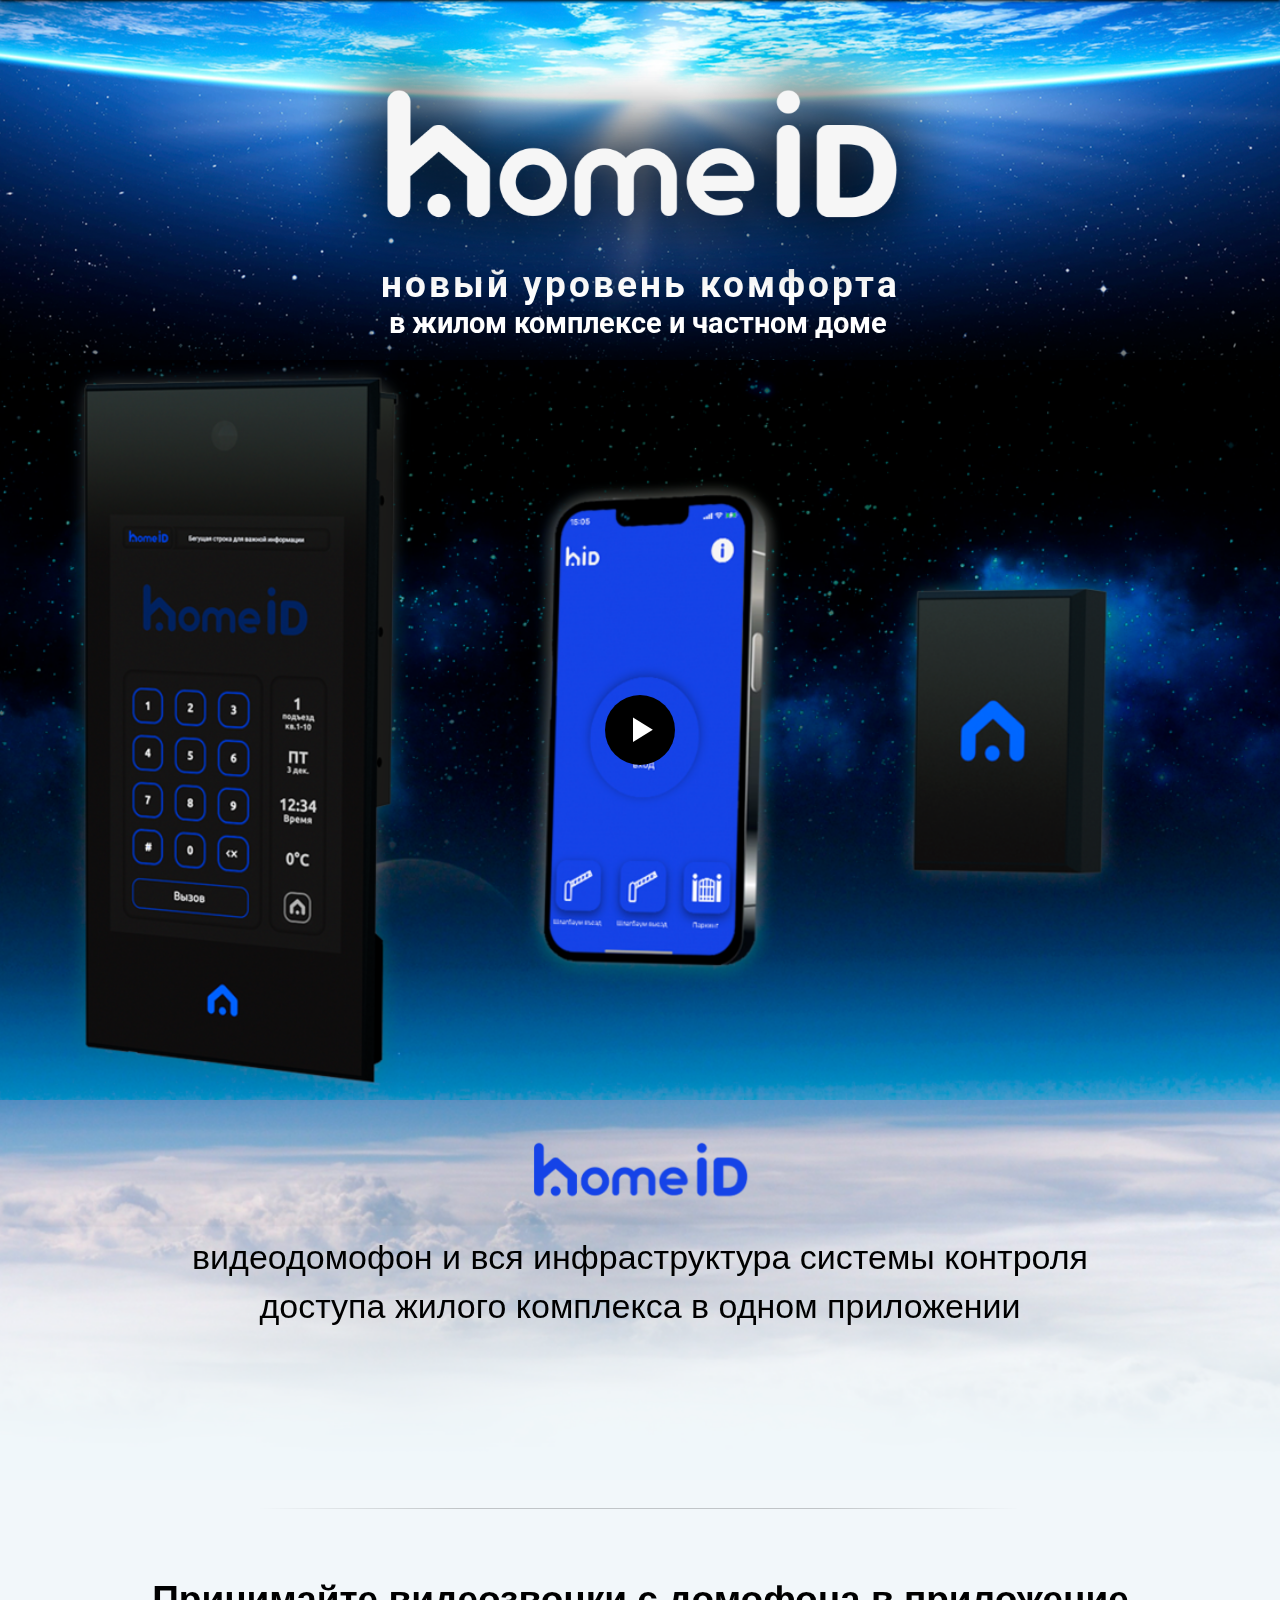
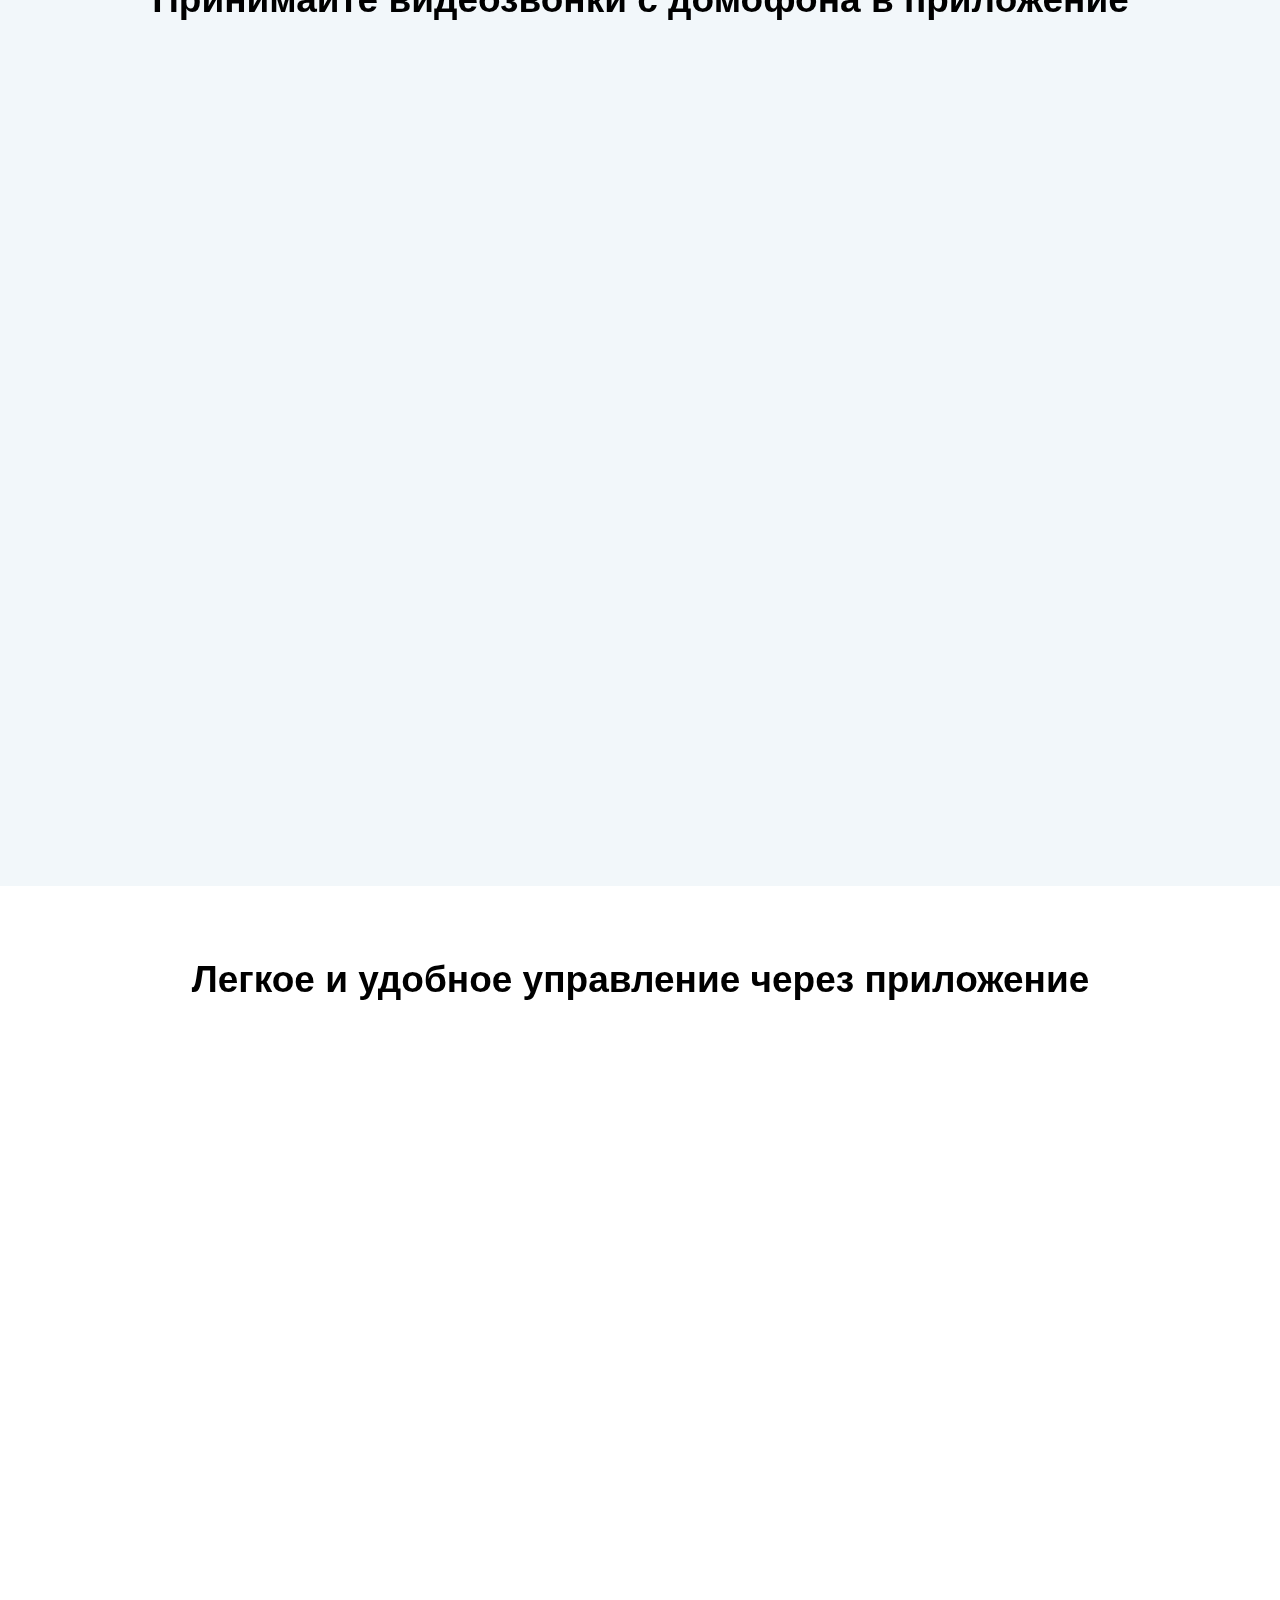
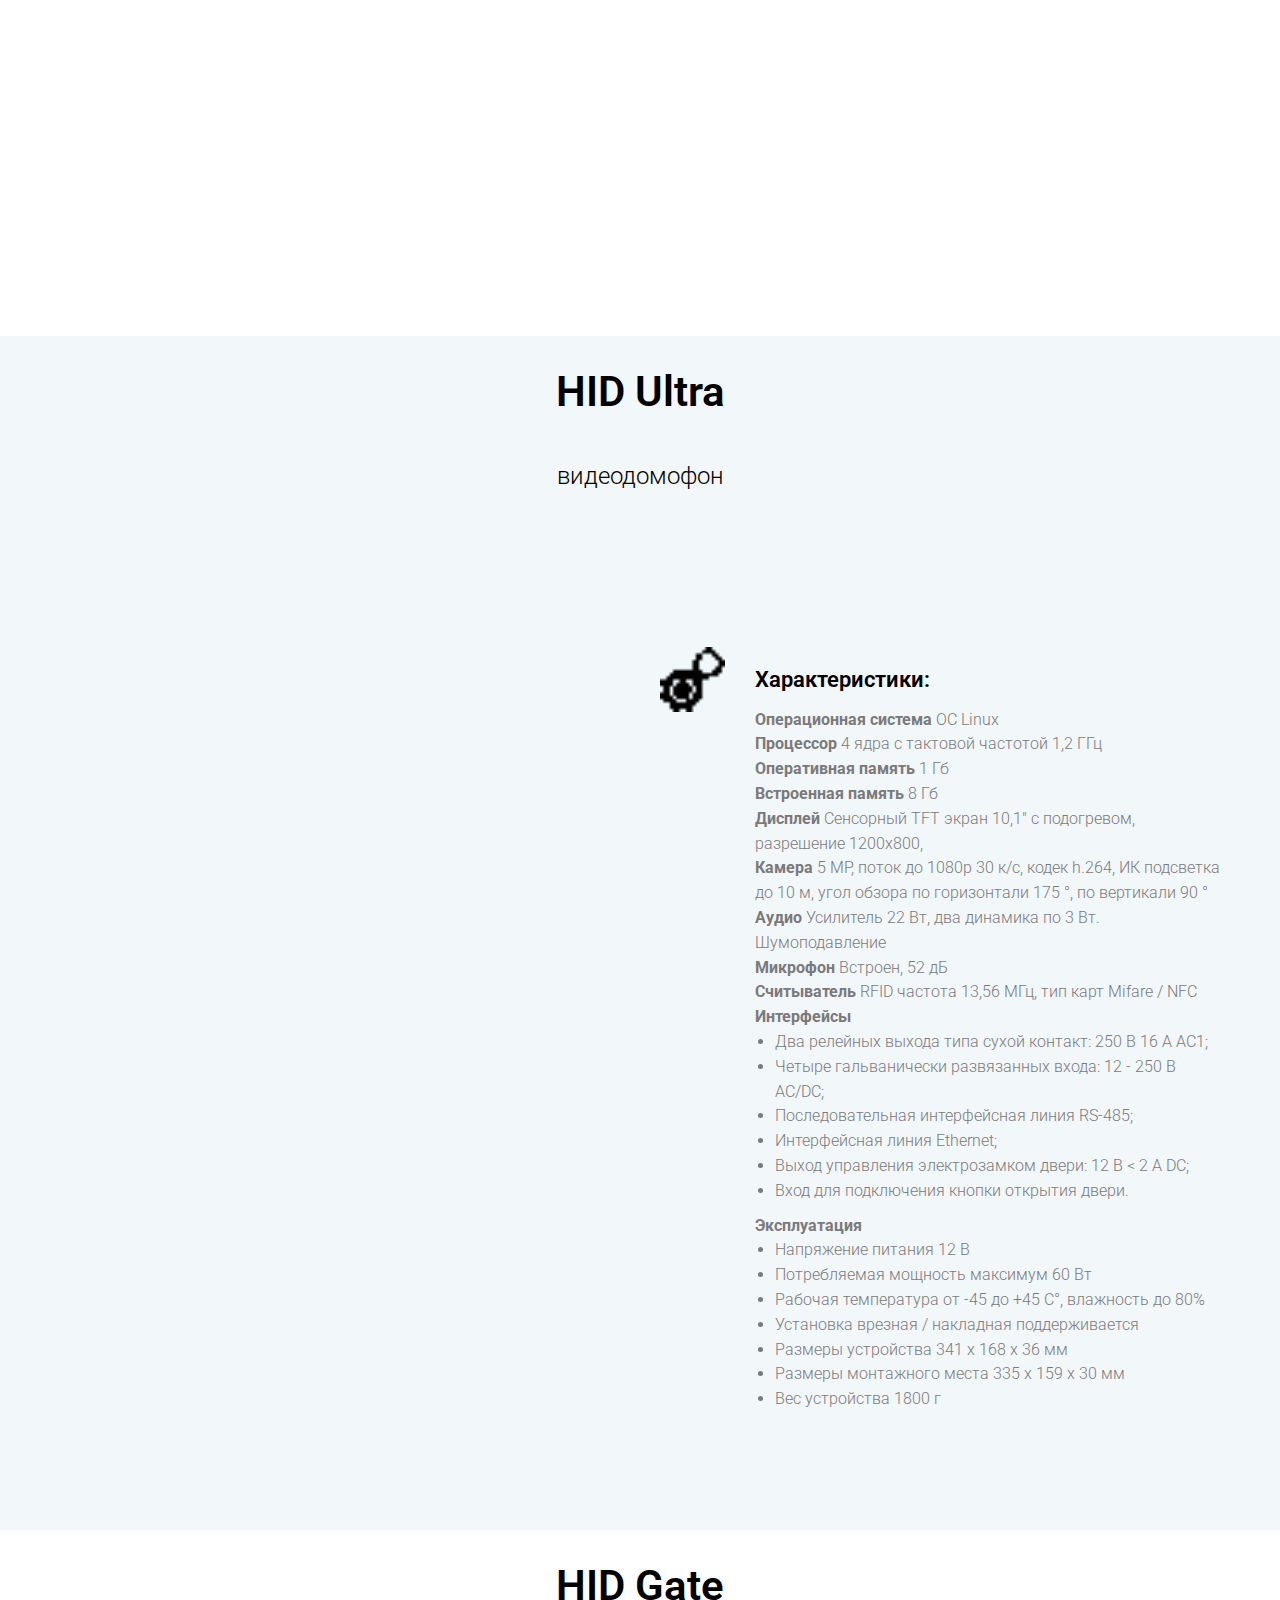
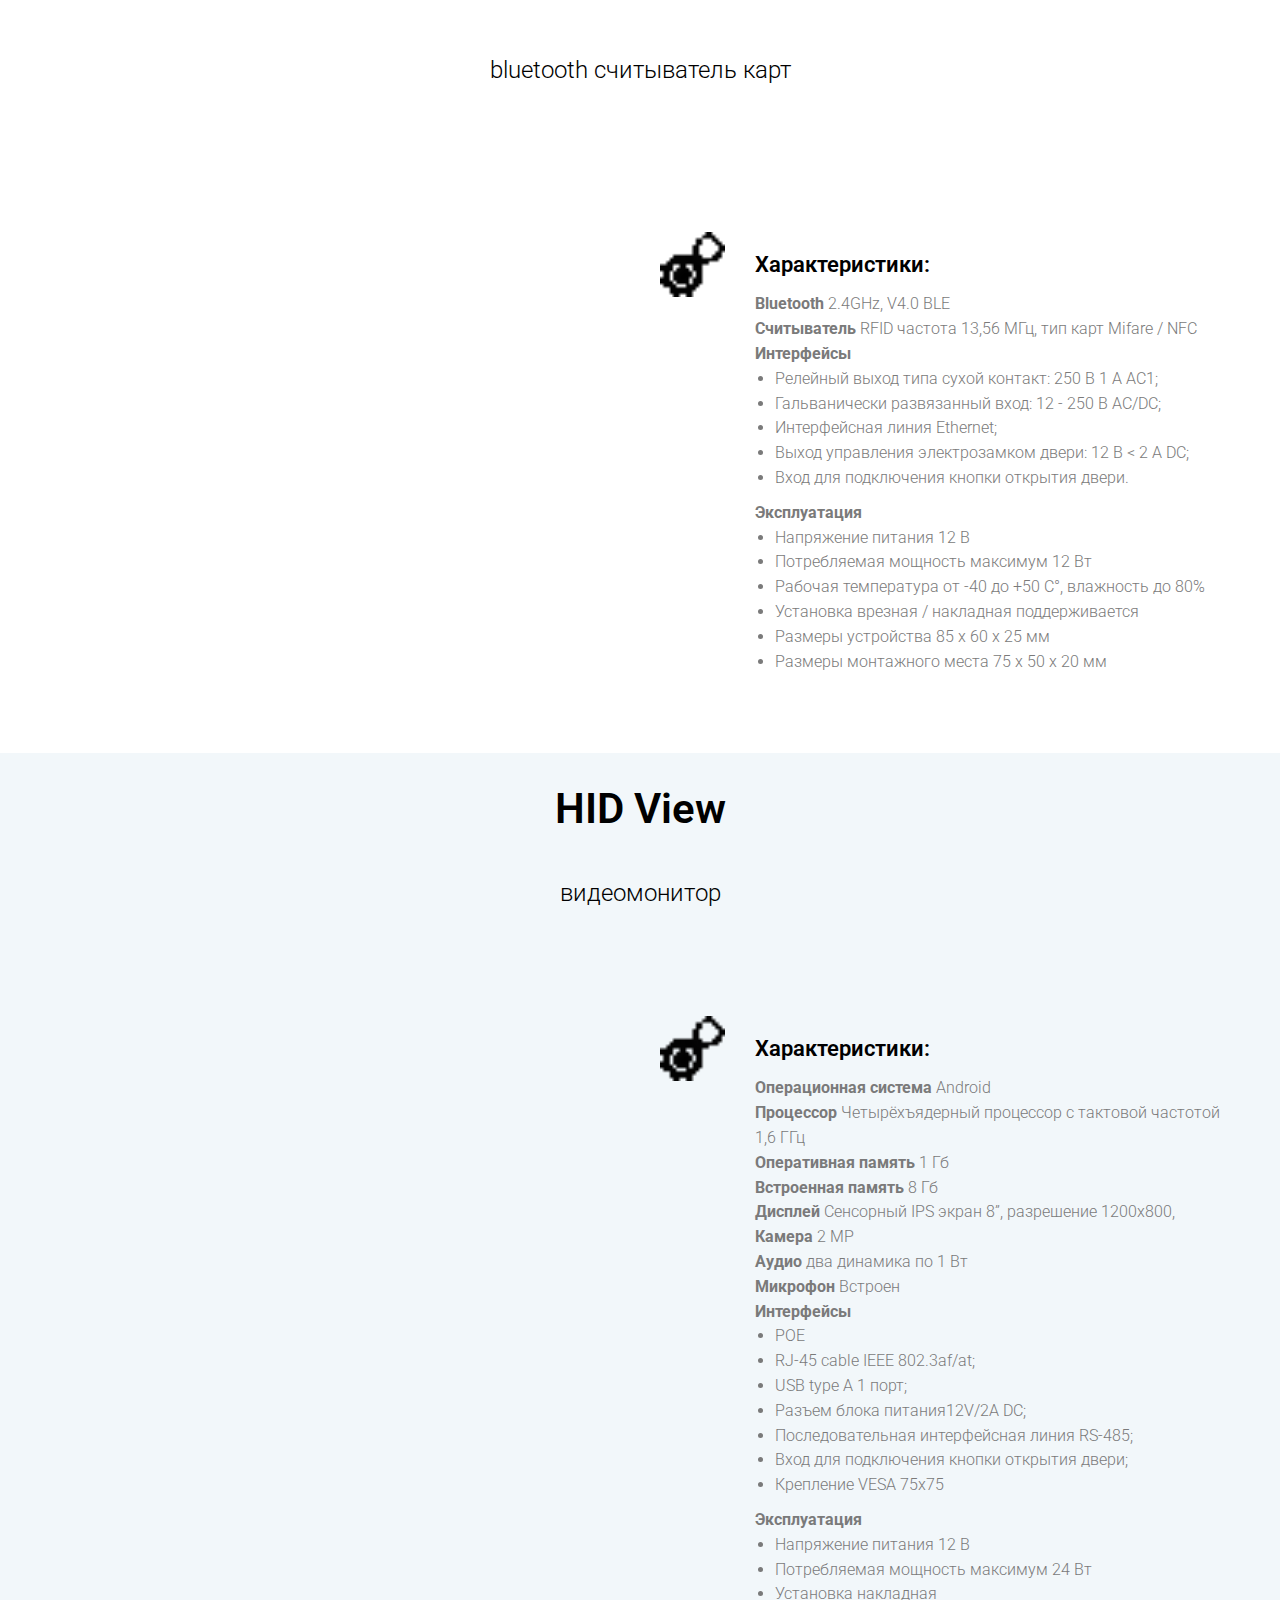
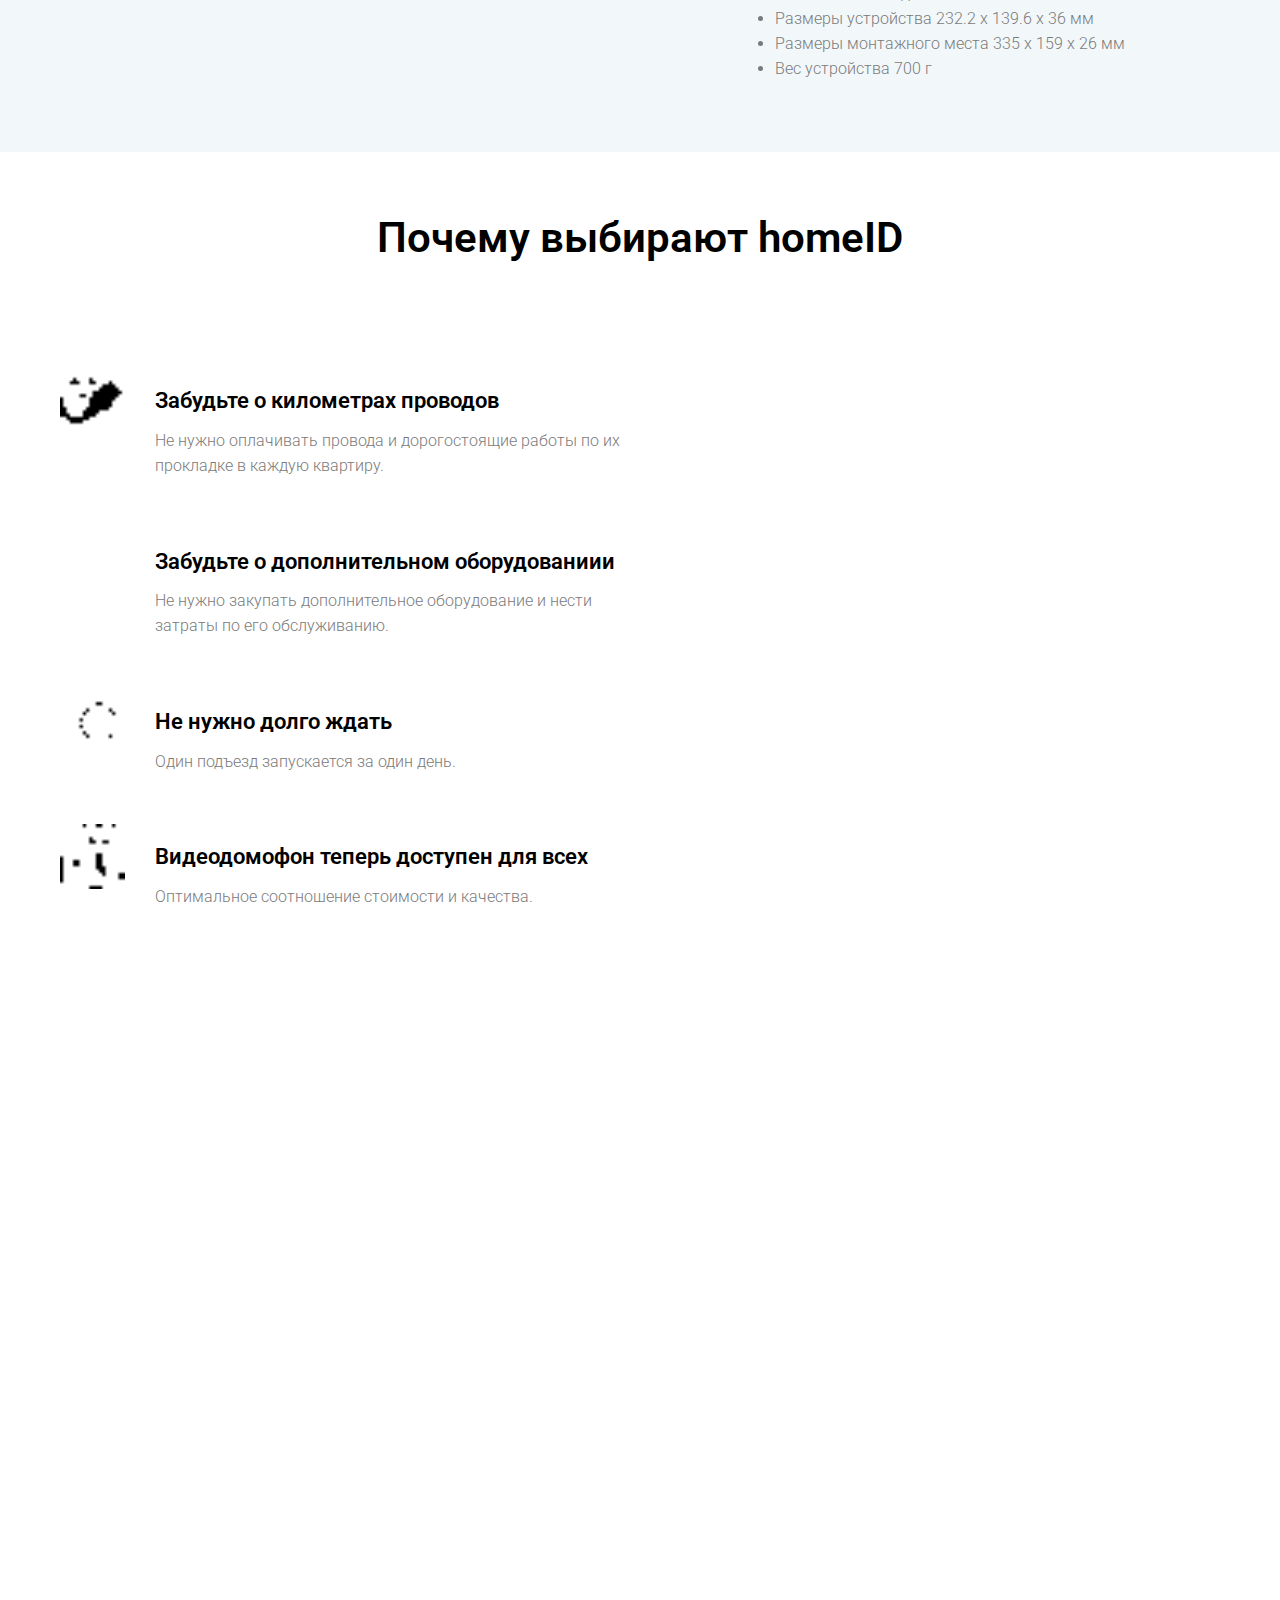
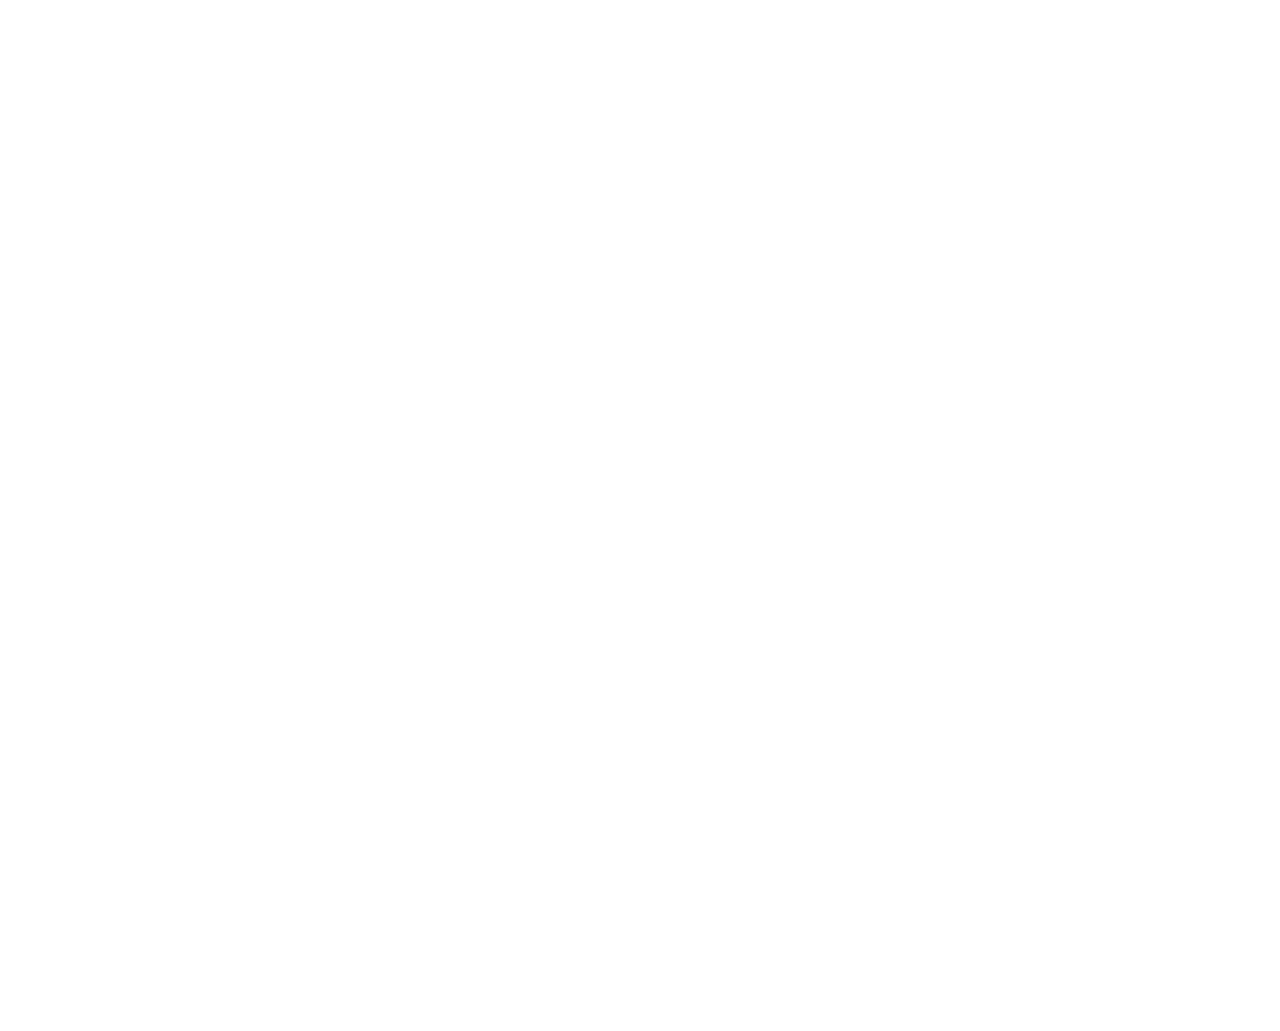
==== commit 7b4d4cb6: "added new tilda sources" ====
--- a/index.html
+++ b/index.html
@@ -1,301 +1,4698 @@
-<!DOCTYPE HTML>
+<!DOCTYPE html>
 <html>
 <head>
-    <!-- Google Tag Manager -->
-    <script>(function (w, d, s, l, i) {
-        w[l] = w[l] || [];
-        w[l].push({
-            'gtm.start':
-                new Date().getTime(), event: 'gtm.js'
+    <meta charset="utf-8"/>
+    <meta http-equiv="Content-Type" content="text/html; charset=utf-8"/>
+    <meta name="viewport" content="width=device-width, initial-scale=1.0"/><!--metatextblock--><title>Система управления
+    жилым комплексом homeID</title>
+    <meta name="description" content="Умный видеодомофон"/>
+    <meta property="og:url" content="http://homeid.tilda.ws"/>
+    <meta property="og:title" content="Система управления жилым комплексом homeID"/>
+    <meta property="og:description" content="Умный видеодомофон"/>
+    <meta property="og:type" content="website"/>
+    <meta property="og:image" content="images/tild3364-6539-4131-b931-646632316534__homeid_-sign_blue_no.png"/>
+    <link rel="canonical" href="http://homeid.tilda.ws"><!--/metatextblock-->
+    <meta property="fb:app_id" content="257953674358265"/>
+    <meta name="format-detection" content="telephone=no"/>
+    <meta http-equiv="x-dns-prefetch-control" content="on">
+    <link rel="dns-prefetch" href="https://ws.tildacdn.com">
+    <link rel="shortcut icon" href="images/favicon.ico" type="image/x-icon"/><!-- Assets -->
+    <script src="https://neo.tildacdn.com/js/tilda-fallback-1.0.min.js" charset="utf-8" async></script>
+    <link rel="stylesheet" href="css/tilda-grid-3.0.min.css" type="text/css" media="all" onerror="this.loaderr='y';"/>
+    <link rel="stylesheet" href="css/tilda-blocks-page28413033.min.css?t=1666263057" type="text/css" media="all"
+          onerror="this.loaderr='y';"/>
+    <link rel="preconnect" href="https://fonts.gstatic.com">
+    <link href="https://fonts.googleapis.com/css2?family=Roboto:wght@300;400;500;700&subset=latin,cyrillic"
+          rel="stylesheet">
+    <link rel="stylesheet" href="css/tilda-animation-1.0.min.css" type="text/css" media="all"
+          onerror="this.loaderr='y';"/>
+    <link rel="stylesheet" href="css/tilda-menusub-1.0.min.css" type="text/css" media="print" onload="this.media='all';"
+          onerror="this.loaderr='y';"/>
+    <noscript>
+        <link rel="stylesheet" href="css/tilda-menusub-1.0.min.css" type="text/css" media="all"/>
+    </noscript>
+    <script type="text/javascript">(function (d) {
+        if (!d.visibilityState) {
+            var s = d.createElement('script');
+            s.src = 'js/tilda-polyfill-1.0.min.js';
+            d.getElementsByTagName('head')[0].appendChild(s);
+        }
+    })(document);
+
+    function t_onReady(func) {
+        if (document.readyState != 'loading') {
+            func();
+        } else {
+            document.addEventListener('DOMContentLoaded', func);
+        }
+    }
+
+    function t_onFuncLoad(funcName, okFunc, time) {
+        if (typeof window[funcName] === 'function') {
+            okFunc();
+        } else {
+            setTimeout(function () {
+                t_onFuncLoad(funcName, okFunc, time);
+            }, (time || 100));
+        }
+    }
+
+    function t_throttle(fn, threshhold, scope) {
+        return function () {
+            fn.apply(scope || this, arguments);
+        };
+    }</script>
+    <script src="js/tilda-scripts-3.0.min.js" onerror="this.loaderr='y';"></script>
+    <script src="js/tilda-blocks-page28413033.min.js?t=1666263057" onerror="this.loaderr='y';"></script>
+    <script src="js/lazyload-1.3.min.js" charset="utf-8" async onerror="this.loaderr='y';"></script>
+    <script src="js/tilda-animation-1.0.min.js" charset="utf-8" async onerror="this.loaderr='y';"></script>
+    <script src="js/tilda-menusub-1.0.min.js" charset="utf-8" async onerror="this.loaderr='y';"></script>
+    <script src="js/tilda-menu-1.0.min.js" charset="utf-8" async onerror="this.loaderr='y';"></script>
+    <script src="js/tilda-zero-1.1.min.js" charset="utf-8" async onerror="this.loaderr='y';"></script>
+    <script src="js/tilda-events-1.0.min.js" charset="utf-8" async onerror="this.loaderr='y';"></script>
+    <script src="js/tilda-zero-video-1.0.min.js" charset="utf-8" async onerror="this.loaderr='y';"></script>
+    <script type="text/javascript">window.dataLayer = window.dataLayer || [];</script>
+    <script type="text/javascript">(function () {
+        if ((/bot|google|yandex|baidu|bing|msn|duckduckbot|teoma|slurp|crawler|spider|robot|crawling|facebook/i.test(navigator.userAgent)) === false && typeof (sessionStorage) != 'undefined' && sessionStorage.getItem('visited') !== 'y' && document.visibilityState) {
+            var style = document.createElement('style');
+            style.type = 'text/css';
+            style.innerHTML = '@media screen and (min-width: 980px) {.t-records {opacity: 0;}.t-records_animated {-webkit-transition: opacity ease-in-out .2s;-moz-transition: opacity ease-in-out .2s;-o-transition: opacity ease-in-out .2s;transition: opacity ease-in-out .2s;}.t-records.t-records_visible {opacity: 1;}}';
+            document.getElementsByTagName('head')[0].appendChild(style);
+
+            function t_setvisRecs() {
+                var alr = document.querySelectorAll('.t-records');
+                Array.prototype.forEach.call(alr, function (el) {
+                    el.classList.add("t-records_animated");
+                });
+                setTimeout(function () {
+                    Array.prototype.forEach.call(alr, function (el) {
+                        el.classList.add("t-records_visible");
+                    });
+                    sessionStorage.setItem("visited", "y");
+                }, 400);
+            }
+
+            document.addEventListener('DOMContentLoaded', t_setvisRecs);
+        }
+    })();</script>
+</head>
+<body class="t-body" style="margin:0;"><!--allrecords-->
+<div id="allrecords" data-tilda-export="yes" class="t-records" data-hook="blocks-collection-content-node"
+     data-tilda-project-id="1434501" data-tilda-page-id="28413033"
+     data-tilda-formskey="7a3442d6815950ba20a5ddad71434501" data-tilda-lazy="yes">
+    <div id="rec459113650" class="r t-rec" style="background-color:#000000; " data-animationappear="off"
+         data-record-type="456" data-bg-color="#000000"><!-- T456 -->
+        <div id="nav459113650marker"></div>
+        <div class="tmenu-mobile">
+            <div class="tmenu-mobile__container">
+                <div class="tmenu-mobile__text t-name t-name_md" field="menu_mob_title">&nbsp;</div>
+                <div class="tmenu-mobile__burger"><span></span><span></span><span></span><span></span></div>
+            </div>
+        </div>
+        <style>.tmenu-mobile {
+            background-color: #111;
+            display: none;
+            width: 100%;
+            top: 0;
+            z-index: 990;
+        }
+
+        .tmenu-mobile_positionfixed {
+            position: fixed;
+        }
+
+        .tmenu-mobile__text {
+            color: #fff;
+        }
+
+        .tmenu-mobile__container {
+            min-height: 64px;
+            padding: 20px;
+            position: relative;
+            box-sizing: border-box;
+            display: -webkit-flex;
+            display: -ms-flexbox;
+            display: flex;
+            -webkit-align-items: center;
+            -ms-flex-align: center;
+            align-items: center;
+            -webkit-justify-content: space-between;
+            -ms-flex-pack: justify;
+            justify-content: space-between;
+        }
+
+        .tmenu-mobile__burger {
+            position: relative;
+            margin-top: 0;
+            width: 28px;
+            height: 20px;
+            transition: .5s ease-in-out;
+            cursor: pointer;
+        }
+
+        .tmenu-mobile__burger span {
+            display: block;
+            position: absolute;
+            width: 100%;
+            opacity: 1;
+            left: 0;
+            transition: .25s ease-in-out;
+            height: 3px;
+            background-color: #fff;
+        }
+
+        .tmenu-mobile__burger span:nth-child(1) {
+            top: 0px;
+        }
+
+        .tmenu-mobile__burger span:nth-child(2),
+        .tmenu-mobile__burger span:nth-child(3) {
+            top: 8px;
+        }
+
+        .tmenu-mobile__burger span:nth-child(4) {
+            top: 16px;
+        }
+
+        .tmenu-mobile_opened .tmenu-mobile__burger span:nth-child(1) {
+            top: 8px;
+            width: 0%;
+            left: 50%;
+        }
+
+        .tmenu-mobile_opened .tmenu-mobile__burger span:nth-child(2) {
+            -webkit-transform: rotate(45deg);
+            transform: rotate(45deg);
+        }
+
+        .tmenu-mobile_opened .tmenu-mobile__burger span:nth-child(3) {
+            -webkit-transform: rotate(-45deg);
+            transform: rotate(-45deg);
+        }
+
+        .tmenu-mobile_opened .tmenu-mobile__burger span:nth-child(4) {
+            top: 8px;
+            width: 0%;
+            left: 50%;
+        }
+
+        .tmenu-mobile__list {
+            display: block;
+        }
+
+        .tmenu-mobile__burgerlogo {
+            display: inline-block;
+            font-size: 24px;
+            font-weight: 400;
+            white-space: nowrap;
+            vertical-align: middle;
+        }
+
+        .tmenu-mobile__imglogo {
+            height: auto;
+            display: block;
+            max-width: 300px !important;
+            box-sizing: border-box;
+            padding: 0;
+            margin: 0 auto;
+        }
+
+        @media screen and (max-width: 980px) {
+            .tmenu-mobile__menucontent_hidden {
+                display: none;
+                height: 100%;
+            }
+
+            .tmenu-mobile {
+                display: block;
+            }
+        }
+
+        @media screen and (max-width: 980px) {
+            #rec459113650 .tmenu-mobile__burger {
+                -webkit-order: 1;
+                -ms-flex-order: 1;
+                order: 1;
+            }
+        }</style>
+        <div id="nav459113650" class="t456 t456__positionfixed t456__beforeready tmenu-mobile__menucontent_hidden"
+             style="background-color: rgba(0,0,0,0.80); height:50px; box-shadow: 0px 1px 3px rgba(0,0,0,1);"
+             data-bgcolor-hex="#000000" data-bgcolor-rgba="rgba(0,0,0,0.80)" data-navmarker="nav459113650marker"
+             data-appearoffset="1" data-bgopacity-two="" data-menushadow="100" data-bgopacity="0.80"
+             data-menu-items-align="left" data-menu="yes">
+            <div class="t456__maincontainer " style="height:50px;">
+                <div class="t456__leftwrapper" style="min-width:45px;width:45px;">
+                    <div class="t456__logowrapper" style="display: block;"><a href="#rec461823252"
+                                                                              style="color:#000000;font-weight:600;"><img
+                            class="t456__imglogo t456__imglogomobile"
+                            src="images/tild6334-3932-4534-a636-303239613337__homeid_short_45px.png"
+                            imgfield="img"
+                            style="max-width: 45px; width: 45px;"
+                            alt="homeID"
+                    ></a></div>
+                </div>
+                <nav class="t456__rightwrapper t456__menualign_left"
+                     aria-label="Основные разделы на странице"
+                     style="">
+                    <ul class="t456__list"
+                        role="menubar" aria-label="Основные разделы на странице">
+                        <li class="t456__list_item"
+                            role="none"
+                            style="padding:0 15px 0 0;"><a class="t-menu__link-item"
+                                                           href="#howitworks"
+                                                           role="menuitem" data-menu-submenu-hook=""
+                                                           data-menu-item-number="1"
+                                                           style="color:#ffffff;font-weight:600;">Как работает</a></li>
+                        <li class="t456__list_item"
+                            role="none"
+                            style="padding:0 15px;"><a class="t-menu__link-item"
+                                                       href=""
+                                                       role="menuitem" aria-haspopup="true" aria-expanded="false"
+                                                       tabindex="0" data-menu-submenu-hook="link_sub2_459113650"
+                                                       data-menu-item-number="2"
+                                                       style="color:#ffffff;font-weight:600;">Устройства</a>
+                            <div class="t-menusub" data-submenu-hook="link_sub2_459113650" data-submenu-margin="15px"
+                                 data-add-submenu-arrow="">
+                                <div class="t-menusub__menu">
+                                    <div class="t-menusub__content">
+                                        <ul class="t-menusub__list" role="menu" aria-label="">
+                                            <li class="t-menusub__list-item t-name t-name_xs" role="none"><a
+                                                    class="t-menusub__link-item t-name t-name_xs"
+                                                    role="menuitem"
+                                                    href="#ultra"
+                                                    style="" data-menu-item-number="2">Ultra</a></li>
+                                            <li class="t-menusub__list-item t-name t-name_xs" role="none"><a
+                                                    class="t-menusub__link-item t-name t-name_xs"
+                                                    role="menuitem"
+                                                    href="#gate"
+                                                    style="" data-menu-item-number="2">Gate</a></li>
+                                            <li class="t-menusub__list-item t-name t-name_xs" role="none"><a
+                                                    class="t-menusub__link-item t-name t-name_xs"
+                                                    role="menuitem"
+                                                    href="#monic"
+                                                    style="" data-menu-item-number="2">View</a></li>
+                                        </ul>
+                                    </div>
+                                </div>
+                            </div>
+                        </li>
+                        <li class="t456__list_item"
+                            role="none"
+                            style="padding:0 15px;"><a class="t-menu__link-item"
+                                                       href="#benefits"
+                                                       role="menuitem" data-menu-submenu-hook=""
+                                                       data-menu-item-number="3"
+                                                       style="color:#ffffff;font-weight:600;">Преимущества </a></li>
+                        <li class="t456__list_item"
+                            role="none"
+                            style="padding:0 0 0 15px;"><a class="t-menu__link-item"
+                                                           href="#contacts"
+                                                           role="menuitem" data-menu-submenu-hook=""
+                                                           data-menu-item-number="4"
+                                                           style="color:#ffffff;font-weight:600;">Контакты</a></li>
+                    </ul>
+                </nav>
+            </div>
+        </div>
+        <style>@media screen and (max-width: 980px) {
+            #rec459113650 .t456__leftcontainer {
+                padding: 20px;
+            }
+        }
+
+        @media screen and (max-width: 980px) {
+            #rec459113650 .t456__imglogo {
+                padding: 20px 0;
+            }
+        }</style>
+        <script type="text/javascript">t_onReady(function () {
+            t_onFuncLoad('t_menu__highlightActiveLinks', function () {
+                t_menu__highlightActiveLinks('.t456__list_item a');
+            });
+            t_onFuncLoad('t_menu__findAnchorLinks', function () {
+                t_menu__findAnchorLinks('459113650', '.t456__list_item a');
+            });
         });
-        var f = d.getElementsByTagName(s)[0],
-            j = d.createElement(s), dl = l != 'dataLayer' ? '&l=' + l : '';
-        j.async = true;
-        j.src =
-            'https://www.googletagmanager.com/gtm.js?id=' + i + dl;
-        f.parentNode.insertBefore(j, f);
-    })(window, document, 'script', 'dataLayer', 'GTM-PJL7JBM');</script>
-    <!-- End Google Tag Manager -->
-    <title>HomeID</title>
-    <meta charset="utf-8"/>
-    <meta name="viewport" content="width=device-width, initial-scale=1, user-scalable=no"/>
-    <link rel="stylesheet" href="assets/css/main.css"/>
-    <link rel="preconnect" href="https://fonts.gstatic.com">
-    <link href="https://fonts.googleapis.com/css2?family=M+PLUS+1p&display=swap" rel="stylesheet">
-    <noscript>
-        <link rel="stylesheet" href="assets/css/noscript.css"/>
-    </noscript>
-</head>
-<body class="is-preload">
-
-<!-- Google Tag Manager (noscript) -->
-<noscript>
-    <iframe src="https://www.googletagmanager.com/ns.html?id=GTM-PJL7JBM"
-            height="0" width="0" style="display:none;visibility:hidden"></iframe>
-</noscript>
-<!-- End Google Tag Manager (noscript) -->
-
-<!-- Sidebar -->
-<section id="sidebar">
-    <div class="inner">
-        <nav>
-            <ul>
-                <li><a href="#intro">Главная</a></li>
-                <li><a href="#description_short">Что такое HomeID</a></li>
-                <li><a href="#description">Как это работает</a></li>
-                <li><a href="#examples">Применение</a></li>
-                <li><a href="#characteristics">Характеристики</a></li>
-                <li><a href="#info">О нас</a></li>
-            </ul>
-        </nav>
-    </div>
-</section>
-
-<!-- Wrapper -->
-<div id="wrapper">
-    <!-- Intro -->
-    <section id="intro" class="wrapper style1 fullscreen fade-up">
-        <div class="inner">
-            <img style="width: 100%" src="images/logo.png" alt="logo" data-position="center center"/>
-            <h2>Стильная многоабонентская сенсорная вызывная панель</h2>
-            <p>Инновационный домофон </br>
-                для многоквартирных жилых домов.</br>
-                Система контроля доступа</br>
-                для частного сектора, бизнес-центров,</br>
-                парковок и тд.
-            </p>
-            <ul class="actions">
-                <li><a href="#description_short" class="button scrolly">Узнать больше</a></li>
-            </ul>
-        </div>
-        <div class="inner inner-right">
-            <!-- fix image style later -->
-            <img style="height: 700px" src="images/panel-render.png" alt="" data-position="center center"/>
-        </div>
-    </section>
-
-    <section id="description_short" class="wrapper style-default fade-up">
-        <div class="inner">
-            <h1 style="color: #5e42a6">Что такое HomeID</h1>
-            <p style="color: #5e42a6; opacity: 0.8">
-                Мы считаем, что в век поголовной цифровизации наличие дополнительных устройств и проводов в наших домах,
-                как минимум, избыточно, неэстетично и неудобно.
-                Сегодня практически в каждом доме есть быстрый недорогой wifi. И представить себе жизнь без интернета
-                просто невозможно.
-                Мир движется в сторону умных цифровых решений, которые призваны сделать нашу жизнь проще и удобнее.
-            </p>
-            <p style="color: #5e42a6; opacity: 0.8">
-                <b style="color: #5e42a6; opacity: 0.9">HomeID</b> - это многоабонентская сенсорная вызывная панель,
-                которую можно представить как привычный для нас домофон.
-                Вызовы поступают на мобильные устройтва/планшеты жильцов.
-                Видео звонки ровным счетом такие же, как в наших любимых мессенджерах.
-            </p>
-            <p style="color: #5e42a6; opacity: 0.8">
-                В классических домофонных системах сама вызывная панель относительно недорогая.
-                Львиная доля итоговой стоимости внедрения - это монтажные работы и прокладка кабелей,
-                дорогостоящие абонентские устройства (трубки, мониторы и т.д.),
-                различные дополнительные устройства (коммутаторы, логические контроллеры и т.д.),
-                а так же ежемесячные абонентские платежи.
-            </p>
-            <p style="color: #5e42a6; opacity: 0.8">
-                Для работы системы HomeID требуется только интернет соединение, что сводит итоговую стоимость по
-                внедрению к минимуму.
-            </p>
-        </div>
-    </section>
-
-    <section id="description" class="wrapper style-default-alt fade-up">
-        <div class="inner">
-            <h1 style="opacity: 0.8">Описание сервиса HomeID</h1>
-            <p style="opacity: 0.8">Весь сервис состоит из вызывной панели, мобильного приложения и
-                административной части для управления всей системой и ее мониторинга.</p>
-            <p style="opacity: 0.8">Вызывная панель HomeID - это стильный домофон с сенсорным антивандальным дисплеем,
-                защитой от пыли и
-                влаги и стабильной работой до минус 35°С.</br>
-                Вызывная панель осуществляет вызовы на мобильные устройства или планшеты.</br>
-            </p>
-            <p style="opacity: 0.8">Мобильное приложение HomeID доступно на трех платформах: IOS, android и huawei.</br>
-                Регистрация пользователя в системе занимает менее 1 минуты. Нужно только отсканировать qr код,
-                который вы получаете при установке вызывной панели.
-            </p>
-            <p style="opacity: 0.8">Административная часть - это система из множества сервисов, которые помогают нам и
-                нашим клиентам удаленно отслеживать стабильность работы всей экосистемы, производить ее настройку,
-                управлять пользователями и многое другое.
-                Система постоянно мониторит состояние своих узлов (нагрузку на вызывную панель,
-                температуру внутри корпуса,
-                доступность и работоспособность программной части и многое другое). Если с какой-то панелью что-то
-                произойдет -
-                мы сразу об этом узнаем и сможем устранить проблему в самые короткие сроки.</p>
-            <p style="opacity: 0.8"> Мы предлагаем уникальный для каждого клиента дизайн, который будет отражать
-                стилистику жилого комплекса, бизнес центра или офиса.</br>
-                Сервис HomeID может быть доработан/адаптирован под любые нужды, от интеграции со шлагбаумом и системой
-                видеонаблюдения,
-                до управления лифтом.</br>
-                Наша компания берет на себя всю работу и риски связанные с монтажом и обслуживанием системы.
-            </p>
-            <ul class="actions">
-                <li>
-                    <a href="https://homeid.by/docs/HomeID_users.pdf" target="_blank" class="button"
-                       style="border-color: #ffffff !important;">Подробная инструкция
-                    </a>
-                </li>
-            </ul>
-        </div>
-    </section>
-
-    <section id="tests" class="wrapper fade-up">
-        <div class="inner" style="align-items: center; display: flex; flex-direction: column">
-            <h3 class="taste">Мы можем установить систему на тестирование к вам !</h3>
-            <ul class="actions" style=" margin-top: 20px">
-                <li><a href="#info" class="button button-taste scrolly">Узнать детали</a></li>
-            </ul>
-        </div>
-    </section>
-
-    <!-- examples usage -->
-    <section id="examples" class="wrapper style2 spotlights">
-        <section>
-            <div class="content">
-                <div class="inner">
-                    <h2>Для жилого многоквартирного или частного дома</h2>
-                    <p>Инновационный домофон, который избавит вас от избыточных проводов и трубок в вашем доме.
-                        Посмотреть кто пришел и впустить гостя можно не вставая с дивана,
-                        панель позвонит на мобильный телефон или планшет, которые всегда под рукой.</p>
-                    <ul class="actions">
-                        <li><a href="#info" class="button scrolly">Узнать больше</a></li>
-                    </ul>
+        window.addEventListener('resize', function () {
+            t_onFuncLoad('t_menu__setBGcolor', function () {
+                t_menu__setBGcolor('459113650', '.t456');
+            });
+        });
+        t_onReady(function () {
+            t_onFuncLoad('t_menu__setBGcolor', function () {
+                t_menu__setBGcolor('459113650', '.t456');
+            });
+        });
+        t_onReady(function () {
+            var rec = document.querySelector('#rec459113650');
+            if (!rec) return;
+            rec.querySelector('.t456').classList.remove('t456__beforeready');
+            t_onFuncLoad('t_menu__showFixedMenu', function () {
+                t_menu__showFixedMenu('459113650', '.t456');
+                window.addEventListener('scroll', t_throttle(function () {
+                    t_menu__showFixedMenu('459113650', '.t456');
+                }));
+            });
+        });</script>
+        <script type="text/javascript">
+            t_onReady(function () {
+                t_onFuncLoad('t_menu__createMobileMenu', function () {
+                    t_menu__createMobileMenu('459113650', '.t456');
+                });
+            });</script>
+        <style>#rec459113650 .t-menu__link-item {
+            -webkit-transition: color 0.3s ease-in-out, opacity 0.3s ease-in-out;
+            transition: color 0.3s ease-in-out, opacity 0.3s ease-in-out;
+            outline: none;
+        }
+
+        #rec459113650 .t-menu__link-item:not(.t-active):not(.tooltipstered):hover {
+            color: #1543e7 !important;
+        }
+
+        @supports (overflow:-webkit-marquee) and (justify-content:inherit) {
+            #rec459113650 .t-menu__link-item,
+            #rec459113650 .t-menu__link-item.t-active {
+                opacity: 1 !important;
+            }
+        }</style>
+        <script>t_onReady(function () {
+            setTimeout(function () {
+                t_onFuncLoad('t_menusub_init', function () {
+                    t_menusub_init('459113650');
+                });
+            }, 500);
+        });</script>
+        <style>#rec459113650 .t-menusub__link-item {
+            -webkit-transition: color 0.3s ease-in-out, opacity 0.3s ease-in-out;
+            transition: color 0.3s ease-in-out, opacity 0.3s ease-in-out;
+        }
+
+        #rec459113650 .t-menusub__link-item.t-active {
+            color: #1543e7 !important;
+        }
+
+        @supports (overflow:-webkit-marquee) and (justify-content:inherit) {
+            #rec459113650 .t-menusub__link-item,
+            #rec459113650 .t-menusub__link-item.t-active {
+                opacity: 1 !important;
+            }
+        }
+
+        @media screen and (max-width: 980px) {
+            #rec459113650 .t-menusub__menu .t-menusub__link-item {
+                color: #ffffff !important;
+            }
+
+            #rec459113650 .t-menusub__menu .t-menusub__link-item.t-active {
+                color: #1543e7 !important;
+            }
+        }</style>
+        <!--[if IE 8]>
+        <style>#rec459113650 .t456 {
+            filter: progid:DXImageTransform.Microsoft.gradient(startColorStr='#D9000000', endColorstr='#D9000000');
+        }</style><![endif]--></div>
+    <div id="rec461823252" class="r t-rec" style="background-color:#000000; " data-record-type="396"
+         data-bg-color="#000000"><!-- T396 -->
+        <style>#rec461823252 .t396__artboard {
+            height: 360px;
+            background-color: #ffffff;
+            overflow: visible;
+        }
+
+        #rec461823252 .t396__filter {
+            height: 360px;
+        }
+
+        #rec461823252 .t396__carrier {
+            height: 360px;
+            background-position: center bottom;
+            background-attachment: scroll;
+            background-image: url('images/tild3261-3362-4635-a630-343538376630__-__resize__20x__1.png');
+            background-size: cover;
+            background-repeat: no-repeat;
+        }
+
+        @media screen and (max-width: 1199px) {
+            #rec461823252 .t396__artboard {
+                height: 470px;
+            }
+
+            #rec461823252 .t396__filter {
+                height: 470px;
+            }
+
+            #rec461823252 .t396__carrier {
+                height: 470px;
+                background-position: center center;
+                background-attachment: scroll;
+            }
+        }
+
+        @media screen and (max-width: 959px) {
+            #rec461823252 .t396__artboard {
+                height: 470px;
+            }
+
+            #rec461823252 .t396__filter {
+                height: 470px;
+            }
+
+            #rec461823252 .t396__carrier {
+                height: 470px;
+            }
+        }
+
+        @media screen and (max-width: 639px) {
+            #rec461823252 .t396__artboard {
+                height: 470px;
+            }
+
+            #rec461823252 .t396__filter {
+                height: 470px;
+            }
+
+            #rec461823252 .t396__carrier {
+                height: 470px;
+            }
+        }
+
+        @media screen and (max-width: 479px) {
+            #rec461823252 .t396__artboard {
+                height: 470px;
+            }
+
+            #rec461823252 .t396__filter {
+                height: 470px;
+            }
+
+            #rec461823252 .t396__carrier {
+                height: 470px;
+            }
+        }
+
+        #rec461823252 .tn-elem[data-elem-id="1470210011265"] {
+            color: #ffffff;
+            text-align: center;
+            z-index: 3;
+            top: 301px;
+            left: calc(50% - 480px + -2px);
+            width: 960px;
+        }
+
+        #rec461823252 .tn-elem[data-elem-id="1470210011265"] .tn-atom {
+            color: #ffffff;
+            font-size: 29px;
+            font-family: 'Roboto', Arial, sans-serif;
+            line-height: 1.5;
+            font-weight: 700;
+            background-position: center center;
+            border-color: transparent;
+            border-style: solid;
+        }
+
+        @media screen and (max-width: 1199px) {
+            #rec461823252 .tn-elem[data-elem-id="1470210011265"] {
+                top: 353px;
+                left: calc(50% - 390px + 0px);
+                width: 780px;
+            }
+
+            #rec461823252 .tn-elem[data-elem-id="1470210011265"] .tn-atom {
+                font-size: 29px;
+            }
+        }
+
+        @media screen and (max-width: 959px) {
+            #rec461823252 .tn-elem[data-elem-id="1470210011265"] {
+                top: 370px;
+                left: calc(50% - 310px + 0px);
+                width: 620px;
+            }
+
+            #rec461823252 .tn-elem[data-elem-id="1470210011265"] .tn-atom {
+                line-height: 1.5;
+            }
+        }
+
+        @media screen and (max-width: 639px) {
+            #rec461823252 .tn-elem[data-elem-id="1470210011265"] {
+                top: 388px;
+                left: calc(50% - 230px + 0px);
+                width: 460px;
+            }
+
+            #rec461823252 .tn-elem[data-elem-id="1470210011265"] .tn-atom {
+                font-size: 25px;
+                line-height: 1.4;
+            }
+        }
+
+        @media screen and (max-width: 479px) {
+            #rec461823252 .tn-elem[data-elem-id="1470210011265"] {
+                top: 358px;
+                left: calc(50% - 150px + 0px);
+                width: 300px;
+            }
+        }
+
+        #rec461823252 .tn-elem[data-elem-id="1473948021439"] {
+            color: #ffffff;
+            text-align: center;
+            z-index: 7;
+            top: 260px;
+            left: calc(50% - 525px + 0px);
+            width: 1050px;
+        }
+
+        #rec461823252 .tn-elem[data-elem-id="1473948021439"] .tn-atom {
+            color: #ffffff;
+            font-size: 37px;
+            font-family: 'Roboto', Arial, sans-serif;
+            line-height: 1.35;
+            font-weight: 700;
+            letter-spacing: 3px;
+            background-position: center center;
+            border-color: transparent;
+            border-style: solid;
+        }
+
+        @media screen and (max-width: 1199px) {
+            #rec461823252 .tn-elem[data-elem-id="1473948021439"] {
+                top: 311px;
+                left: calc(50% - 390px + 0px);
+                width: 780px;
+            }
+
+            #rec461823252 .tn-elem[data-elem-id="1473948021439"] .tn-atom {
+                font-size: 37px;
+            }
+        }
+
+        @media screen and (max-width: 959px) {
+            #rec461823252 .tn-elem[data-elem-id="1473948021439"] {
+                top: 328px;
+                left: calc(50% - 310px + 0px);
+                width: 620px;
+            }
+        }
+
+        @media screen and (max-width: 639px) {
+            #rec461823252 .tn-elem[data-elem-id="1473948021439"] {
+                top: 347px;
+                left: calc(50% - 230px + 0px);
+                width: 460px;
+            }
+
+            #rec461823252 .tn-elem[data-elem-id="1473948021439"] .tn-atom {
+                font-size: 30px;
+            }
+        }
+
+        @media screen and (max-width: 479px) {
+            #rec461823252 .tn-elem[data-elem-id="1473948021439"] {
+                top: 280px;
+                left: calc(50% - 150px + 0px);
+                width: 300px;
+            }
+
+            #rec461823252 .tn-elem[data-elem-id="1473948021439"] .tn-atom {
+                font-size: 29px;
+            }
+        }
+
+        #rec461823252 .tn-elem[data-elem-id="1655368193841"] {
+            z-index: 8;
+            top: 10px;
+            left: calc(50% - 600px + 262px);
+            width: 677px;
+        }
+
+        #rec461823252 .tn-elem[data-elem-id="1655368193841"] .tn-atom {
+            background-position: center center;
+            border-color: transparent;
+            border-style: solid;
+        }
+
+        @media screen and (max-width: 1199px) {
+            #rec461823252 .tn-elem[data-elem-id="1655368193841"] {
+                top: 70px;
+                left: calc(50% - 480px + 150px);
+            }
+        }
+
+        @media screen and (max-width: 959px) {
+            #rec461823252 .tn-elem[data-elem-id="1655368193841"] {
+                top: 87px;
+                left: calc(50% - 320px + -18px);
+            }
+        }
+
+        @media screen and (max-width: 639px) {
+            #rec461823252 .tn-elem[data-elem-id="1655368193841"] {
+                top: 125px;
+                left: calc(50% - 240px + -16px);
+                width: 512px;
+            }
+        }
+
+        @media screen and (max-width: 479px) {
+            #rec461823252 .tn-elem[data-elem-id="1655368193841"] {
+                top: 157px;
+                left: calc(50% - 160px + 1px);
+                width: 319px;
+            }
+        }</style>
+        <div class='t396'>
+            <div class="t396__artboard" data-artboard-recid="461823252" data-artboard-height="360"
+                 data-artboard-height-res-960="470" data-artboard-height-res-640="470"
+                 data-artboard-height-res-480="470" data-artboard-height-res-320="470" data-artboard-height_vh=""
+                 data-artboard-valign="top" data-artboard-ovrflw="visible"
+            >
+                <div class="t396__carrier t-bgimg" data-artboard-recid="461823252"
+                     data-original="images/tild3261-3362-4635-a630-343538376630__1.png"></div>
+                <div class="t396__filter" data-artboard-recid="461823252"></div>
+                <div class='t396__elem tn-elem tn-elem__4618232521470210011265' data-elem-id='1470210011265'
+                     data-elem-type='text' data-field-top-value="301" data-field-top-res-960-value="353"
+                     data-field-top-res-640-value="370" data-field-top-res-480-value="388"
+                     data-field-top-res-320-value="358" data-field-left-value="-2" data-field-left-res-960-value="0"
+                     data-field-left-res-640-value="0" data-field-left-res-480-value="0"
+                     data-field-left-res-320-value="0" data-field-width-value="960" data-field-width-res-960-value="780"
+                     data-field-width-res-640-value="620" data-field-width-res-480-value="460"
+                     data-field-width-res-320-value="300" data-field-axisy-value="top" data-field-axisx-value="center"
+                     data-field-container-value="grid" data-field-topunits-value="px" data-field-leftunits-value="px"
+                     data-field-heightunits-value="" data-field-widthunits-value="px"
+                >
+                    <div class='tn-atom' field='tn_text_1470210011265'>в жилом комплексе и частном доме</div>
+                </div>
+                <div class='t396__elem tn-elem tn-elem__4618232521473948021439' data-elem-id='1473948021439'
+                     data-elem-type='text' data-field-top-value="260" data-field-top-res-960-value="311"
+                     data-field-top-res-640-value="328" data-field-top-res-480-value="347"
+                     data-field-top-res-320-value="280" data-field-left-value="0" data-field-left-res-960-value="0"
+                     data-field-left-res-640-value="0" data-field-left-res-480-value="0"
+                     data-field-left-res-320-value="0" data-field-width-value="1050"
+                     data-field-width-res-960-value="780" data-field-width-res-640-value="620"
+                     data-field-width-res-480-value="460" data-field-width-res-320-value="300"
+                     data-field-axisy-value="top" data-field-axisx-value="center" data-field-container-value="grid"
+                     data-field-topunits-value="px" data-field-leftunits-value="px" data-field-heightunits-value=""
+                     data-field-widthunits-value="px"
+                >
+                    <div class='tn-atom' field='tn_text_1473948021439'>новый уровень комфорта</div>
+                </div>
+                <div class='t396__elem tn-elem tn-elem__4618232521655368193841' data-elem-id='1655368193841'
+                     data-elem-type='image' data-field-top-value="10" data-field-top-res-960-value="70"
+                     data-field-top-res-640-value="87" data-field-top-res-480-value="125"
+                     data-field-top-res-320-value="157" data-field-left-value="262" data-field-left-res-960-value="150"
+                     data-field-left-res-640-value="-18" data-field-left-res-480-value="-16"
+                     data-field-left-res-320-value="1" data-field-width-value="677" data-field-width-res-480-value="512"
+                     data-field-width-res-320-value="319" data-field-axisy-value="top" data-field-axisx-value="left"
+                     data-field-container-value="grid" data-field-topunits-value="px" data-field-leftunits-value="px"
+                     data-field-heightunits-value="" data-field-widthunits-value="px" data-field-filewidth-value="1107"
+                     data-field-fileheight-value="283"
+                >
+                    <div class='tn-atom'><img class='tn-atom__img t-img'
+                                              data-original='images/tild3133-3235-4861-b262-303537643037__homeid_-basic_white_.png'
+                                              imgfield='tn_img_1655368193841'></div>
                 </div>
             </div>
-            <a class="image"><img src="images/intercom.png" alt="" data-position="center center"/></a>
-        </section>
-        <section>
-            <a class="image"><img src="images/office1.png" alt="" data-position="center center"/></a>
-            <div class="content">
-                <div class="inner">
-                    <h2>Для офиса или бизнес-центра</h2>
-                    <p>Cтильная система пропуска для вашего офиса или бизнес центра.</br>
-                        Система отлично работает на парковках и других местах, где нужен учет посетелей.</p>
-                    <ul class="actions">
-                        <li><a href="#info" class="button scrolly">Узнать больше</a></li>
-                    </ul>
+        </div>
+        <script>t_onReady(function () {
+            t_onFuncLoad('t396_init', function () {
+                t396_init('461823252');
+            });
+        });</script><!-- /T396 --></div>
+    <div id="rec503492961" class="r t-rec" style=" " data-animationappear="off" data-record-type="396"><!-- T396 -->
+        <style>#rec503492961 .t396__artboard {
+            height: 740px;
+            background-color: #ffffff;
+        }
+
+        #rec503492961 .t396__filter {
+            height: 740px;
+        }
+
+        #rec503492961 .t396__carrier {
+            height: 740px;
+            background-position: center center;
+            background-attachment: scroll;
+            background-image: url('images/tild3565-6264-4866-b364-353539383235__-__resize__20x__video_y.png');
+            background-size: cover;
+            background-repeat: no-repeat;
+        }
+
+        @media screen and (max-width: 1199px) {
+            #rec503492961 .t396__artboard {
+                height: 440px;
+            }
+
+            #rec503492961 .t396__filter {
+                height: 440px;
+            }
+
+            #rec503492961 .t396__carrier {
+                height: 440px;
+                background-attachment: scroll;
+            }
+        }
+
+        @media screen and (max-width: 959px) {
+            #rec503492961 .t396__artboard {
+                height: 360px;
+            }
+
+            #rec503492961 .t396__filter {
+                height: 360px;
+            }
+
+            #rec503492961 .t396__carrier {
+                height: 360px;
+            }
+        }
+
+        @media screen and (max-width: 639px) {
+            #rec503492961 .t396__artboard {
+                height: 275px;
+            }
+
+            #rec503492961 .t396__filter {
+                height: 275px;
+            }
+
+            #rec503492961 .t396__carrier {
+                height: 275px;
+            }
+        }
+
+        @media screen and (max-width: 479px) {
+            #rec503492961 .t396__artboard {
+                height: 160px;
+            }
+
+            #rec503492961 .t396__filter {
+                height: 160px;
+            }
+
+            #rec503492961 .t396__carrier {
+                height: 160px;
+            }
+        }
+
+        #rec503492961 .tn-elem[data-elem-id="1570567677556"] {
+            z-index: 1;
+            top: 0px;
+            left: calc(50% - 600px + -100px);
+            width: 1400px;
+            height: 740px;
+        }
+
+        #rec503492961 .tn-elem[data-elem-id="1570567677556"] .tn-atom {
+            background-position: center center;
+            background-size: cover;
+            background-repeat: no-repeat;
+            border-color: transparent;
+            border-style: solid;
+        }
+
+        @media screen and (max-width: 1199px) {
+            #rec503492961 .tn-elem[data-elem-id="1570567677556"] {
+                top: 0px;
+                left: calc(50% - 480px + 90px);
+                width: 780px;
+                height: 440px;
+            }
+        }
+
+        @media screen and (max-width: 959px) {
+            #rec503492961 .tn-elem[data-elem-id="1570567677556"] {
+                top: 0px;
+                left: calc(50% - 320px + 20px);
+                width: 600px;
+                height: 360px;
+            }
+        }
+
+        @media screen and (max-width: 639px) {
+            #rec503492961 .tn-elem[data-elem-id="1570567677556"] {
+                top: 0px;
+                left: calc(50% - 240px + 10px);
+                width: 460px;
+                height: 275px;
+            }
+        }
+
+        @media screen and (max-width: 479px) {
+            #rec503492961 .tn-elem[data-elem-id="1570567677556"] {
+                top: 0px;
+                left: calc(50% - 160px + 10px);
+                width: 300px;
+                height: 160px;
+            }
+        }</style>
+        <div class='t396'>
+            <div class="t396__artboard" data-artboard-recid="503492961" data-artboard-height="740"
+                 data-artboard-height-res-960="440" data-artboard-height-res-640="360"
+                 data-artboard-height-res-480="275" data-artboard-height-res-320="160" data-artboard-height_vh=""
+                 data-artboard-valign="center"
+            >
+                <div class="t396__carrier t-bgimg" data-artboard-recid="503492961"
+                     data-original="images/tild3565-6264-4866-b364-353539383235__video_y.png"></div>
+                <div class="t396__filter" data-artboard-recid="503492961"></div>
+                <div class='t396__elem tn-elem tn-elem__5034929611570567677556' data-elem-id='1570567677556'
+                     data-elem-type='video' data-field-top-value="0" data-field-top-res-960-value="0"
+                     data-field-top-res-640-value="0" data-field-top-res-480-value="0" data-field-top-res-320-value="0"
+                     data-field-left-value="-100" data-field-left-res-960-value="90" data-field-left-res-640-value="20"
+                     data-field-left-res-480-value="10" data-field-left-res-320-value="10" data-field-height-value="740"
+                     data-field-height-res-960-value="440" data-field-height-res-640-value="360"
+                     data-field-height-res-480-value="275" data-field-height-res-320-value="160"
+                     data-field-width-value="1400" data-field-width-res-960-value="780"
+                     data-field-width-res-640-value="600" data-field-width-res-480-value="460"
+                     data-field-width-res-320-value="300" data-field-axisy-value="top" data-field-axisx-value="left"
+                     data-field-container-value="grid" data-field-topunits-value="px" data-field-leftunits-value="px"
+                     data-field-heightunits-value="px" data-field-widthunits-value="px" data-field-mute-value="y"
+                >
+                    <div class='tn-atom t-bgimg' data-atom-video-has-cover='y'
+                         data-original="images/tild3664-3938-4164-b639-303332316533__video_y.png"
+                         style="height:100%;background-image:url('images/tild3664-3938-4164-b639-303332316533__-__resize__20x__video_y.png');">
+                        <div class="tn-atom__video-play-link">
+                            <div class="tn-atom__video-play-icon">
+                                <svg role="presentation" width="70" height="70" viewBox="0 0 60 60" fill="none"
+                                     xmlns="http://www.w3.org/2000/svg">
+                                    <circle cx="30" cy="30" r="30" fill="black"/>
+                                    <path d="M41 29.7495L24.0014 19.2495L24.0061 40.2493L41 29.7495Z" fill="white"/>
+                                </svg>
+                            </div>
+                        </div>
+                        <style>.tn-atom__video-play-link {
+                            display: inline-block;
+                            position: absolute;
+                            left: 0;
+                            right: 0;
+                            top: 50%;
+                            -moz-transform: translateY(-50%);
+                            -ms-transform: translateY(-50%);
+                            -webkit-transform: translateY(-50%);
+                            -o-transform: translateY(-50%);
+                            transform: translateY(-50%);
+                            z-index: 1;
+                            cursor: pointer;
+                        }
+
+                        .tn-atom__video-play-icon {
+                            width: 70px;
+                            height: 70px;
+                            margin: 0 auto;
+                            -webkit-transition: all ease-in-out .2s;
+                            -moz-transition: all ease-in-out .2s;
+                            -o-transition: all ease-in-out .2s;
+                            transition: all ease-in-out .2s;
+                            display: block;
+                        }</style>
+                        <div class='tn-atom__videoiframe' data-youtubeid="EY3yg38Pn_U"
+                             style="width:100%; height:100%;"></div>
+                    </div>
                 </div>
             </div>
-        </section>
-    </section>
-
-    <section id="characteristics" class="wrapper style3 fade-up">
-        <div class="inner">
-            <h2>Физические параметры и возможности</h2>
-            <p>
-                Устройство построено на базе Linux, что дает неограниченные возможности в добавлении/доработке
-                функциональности.
-                Панель оснащена 10" сенсорным цветным экраном, камерой, мощной аудио системой, а также считывателем
-                RFID/NFC карт.
-                Сенсорный экран высокой четкости позволяет выводить на экран списки жильцов и информационные сообщения,
-                дату и время, логотип вашей компании и многое другое.
-                Широкие набор функциональных входов и выходов позволяет гибко управлять устройствами входной группы и
-                сигнальной периферией.
-            </p>
-            <div class="features">
-                <section>
-                    <span class="icon solid major fa-video"></span>
-                    <h3>Камера, видео, аудио</h3>
-                    <p>Камера 5MP 1080P</br>
-                        Угол обзора 130° по горизонтали</br>
-                        ИК подсветка 10М</br>
-                        HD (1280×720)</br>
-                        Аудио система hi-fi 2 X 4w</br>
-                        Микрофон с шумоподавлением</br>
-                    </p>
-                </section>
-                <section>
-                    <span class="icon solid major fa-cogs"></span>
-                    <h3>Дисплей и железо</h3>
-                    <p>
-                        Дисплей TFT 10’ 1280 X 800</br>
-                        Процессор 4 core xI 1,4 GhZ</br>
-                        4g modem + slot sim LTE</br>
-                        8GB + micro sd slot</br>
-                        Ethernet 1000 mbps</br>
-                        Bluetooth 4.0 BLE</br>
-                        Считыватели бесконтактных карт и чипов (MIFARE)</br>
-
-                    </p>
-                </section>
-                <section>
-                    <span class="icon solid major fa-info"></span>
-                    <h3>Общее описание</h3>
-                    <p>
-                        Размер устройства: 341*164 мм</br>
-                        Корпус ABS-пластик/металл</br>
-                        Тачскрин -45 — +45°С</br>
-                        Стекло вандалозащищенное</br>
-                        Температурный режим - до -35°С</br>
-                        Потребление питания до 60Вт</br>
-                        Питание +12В/5A</br>
-                    </p>
-                </section>
-                <section>
-                    <span class="icon solid major fa-desktop"></span>
-                    <h3>Система самодиагностики узлов</h3>
-                    <p> Защита от короткого замыкания</br>
-                        Защита от перегрева</br>
-                        Защита от перенапряжения и пониженного напряжения</br>
-                        Система постоянно диагностирует доступность своих основных узлов и нагрузку на них, отсылает
-                        статистику в нашу систему мониторинга,
-                        благодаря чему мы практически сразу узнаем, если что-то пойдет не так</br>
-                    </p>
-                </section>
+        </div>
+        <script>t_onReady(function () {
+            t_onFuncLoad('t396_init', function () {
+                t396_init('503492961');
+            });
+        });</script><!-- /T396 --></div>
+    <div id="rec459113653" class="r t-rec" style="background-color:#f2f7fa; " data-record-type="396"
+         data-bg-color="#f2f7fa"><!-- T396 -->
+        <style>#rec459113653 .t396__artboard {
+            height: 380px;
+            background-color: #f0f0f0;
+        }
+
+        #rec459113653 .t396__filter {
+            height: 380px;
+        }
+
+        #rec459113653 .t396__carrier {
+            height: 380px;
+            background-position: center bottom;
+            background-attachment: scroll;
+            background-image: url('images/tild6538-6635-4264-b266-373336623239__-__resize__20x__3.png');
+            background-size: cover;
+            background-repeat: no-repeat;
+        }
+
+        @media screen and (max-width: 1199px) {
+            #rec459113653 .t396__artboard {
+                height: 408px;
+            }
+
+            #rec459113653 .t396__filter {
+                height: 408px;
+            }
+
+            #rec459113653 .t396__carrier {
+                height: 408px;
+                background-attachment: scroll;
+            }
+        }
+
+        @media screen and (max-width: 959px) {
+            #rec459113653 .t396__artboard {
+                height: 434px;
+            }
+
+            #rec459113653 .t396__filter {
+                height: 434px;
+            }
+
+            #rec459113653 .t396__carrier {
+                height: 434px;
+            }
+        }
+
+        @media screen and (max-width: 639px) {
+            #rec459113653 .t396__artboard {
+                height: 325px;
+            }
+
+            #rec459113653 .t396__filter {
+                height: 325px;
+            }
+
+            #rec459113653 .t396__carrier {
+                height: 325px;
+            }
+        }
+
+        @media screen and (max-width: 479px) {
+            #rec459113653 .t396__artboard {
+                height: 349px;
+            }
+
+            #rec459113653 .t396__filter {
+                height: 349px;
+            }
+
+            #rec459113653 .t396__carrier {
+                height: 349px;
+            }
+        }
+
+        #rec459113653 .tn-elem[data-elem-id="1470210011265"] {
+            color: #000000;
+            text-align: center;
+            z-index: 3;
+            top: 84px;
+            left: calc(50% - 600px + 120px);
+            width: 960px;
+        }
+
+        #rec459113653 .tn-elem[data-elem-id="1470210011265"] .tn-atom {
+            color: #000000;
+            font-size: 34px;
+            font-family: 'Arial', Arial, sans-serif;
+            line-height: 1.45;
+            font-weight: 400;
+            background-position: center center;
+            border-color: transparent;
+            border-style: solid;
+        }
+
+        @media screen and (max-width: 1199px) {
+            #rec459113653 .tn-elem[data-elem-id="1470210011265"] {
+                top: 122px;
+                left: calc(50% - 480px + 90px);
+                width: 780px;
+            }
+
+            #rec459113653 .tn-elem[data-elem-id="1470210011265"] .tn-atom {
+                font-size: 26px;
+            }
+        }
+
+        @media screen and (max-width: 959px) {
+            #rec459113653 .tn-elem[data-elem-id="1470210011265"] {
+                top: 141px;
+                left: calc(50% - 320px + 20px);
+                width: 600px;
+            }
+        }
+
+        @media screen and (max-width: 639px) {
+            #rec459113653 .tn-elem[data-elem-id="1470210011265"] {
+                top: 90px;
+                left: calc(50% - 240px + 10px);
+                width: 460px;
+            }
+
+            #rec459113653 .tn-elem[data-elem-id="1470210011265"] .tn-atom {
+                font-size: 22px;
+                line-height: 1.45;
+            }
+        }
+
+        @media screen and (max-width: 479px) {
+            #rec459113653 .tn-elem[data-elem-id="1470210011265"] {
+                top: 81px;
+                left: calc(50% - 160px + 10px);
+                width: 300px;
+            }
+        }
+
+        #rec459113653 .tn-elem[data-elem-id="1663750241882"] {
+            z-index: 4;
+            top: -50px;
+            left: calc(50% - 600px + 481px);
+            width: 239px;
+        }
+
+        #rec459113653 .tn-elem[data-elem-id="1663750241882"] .tn-atom {
+            background-position: center center;
+            border-color: transparent;
+            border-style: solid;
+        }
+
+        @media screen and (max-width: 1199px) {
+            #rec459113653 .tn-elem[data-elem-id="1663750241882"] {
+                top: -50px;
+                left: calc(50% - 480px + 361px);
+            }
+        }
+
+        @media screen and (max-width: 959px) {
+            #rec459113653 .tn-elem[data-elem-id="1663750241882"] {
+                top: -50px;
+                left: calc(50% - 320px + 201px);
+            }
+        }
+
+        @media screen and (max-width: 639px) {
+            #rec459113653 .tn-elem[data-elem-id="1663750241882"] {
+                top: -50px;
+                left: calc(50% - 240px + 121px);
+            }
+        }
+
+        @media screen and (max-width: 479px) {
+            #rec459113653 .tn-elem[data-elem-id="1663750241882"] {
+                top: -50px;
+                left: calc(50% - 160px + 41px);
+            }
+        }</style>
+        <div class='t396'>
+            <div class="t396__artboard" data-artboard-recid="459113653" data-artboard-height="380"
+                 data-artboard-height-res-960="408" data-artboard-height-res-640="434"
+                 data-artboard-height-res-480="325" data-artboard-height-res-320="349" data-artboard-height_vh=""
+                 data-artboard-valign="stretch"
+            >
+                <div class="t396__carrier t-bgimg" data-artboard-recid="459113653"
+                     data-original="images/tild6538-6635-4264-b266-373336623239__3.png"></div>
+                <div class="t396__filter" data-artboard-recid="459113653"></div>
+                <div class='t396__elem tn-elem tn-elem__4591136531470210011265' data-elem-id='1470210011265'
+                     data-elem-type='text' data-field-top-value="84" data-field-top-res-960-value="122"
+                     data-field-top-res-640-value="141" data-field-top-res-480-value="90"
+                     data-field-top-res-320-value="81" data-field-left-value="120" data-field-left-res-960-value="90"
+                     data-field-left-res-640-value="20" data-field-left-res-480-value="10"
+                     data-field-left-res-320-value="10" data-field-width-value="960"
+                     data-field-width-res-960-value="780" data-field-width-res-640-value="600"
+                     data-field-width-res-480-value="460" data-field-width-res-320-value="300"
+                     data-field-axisy-value="top" data-field-axisx-value="left" data-field-container-value="grid"
+                     data-field-topunits-value="px" data-field-leftunits-value="px" data-field-heightunits-value=""
+                     data-field-widthunits-value="px"
+                >
+                    <div class='tn-atom' field='tn_text_1470210011265'> </br>видеодомофон и
+                        вся инфраструктура системы контроля доступа жилого комплекса в одном приложении<br><br></div>
+                </div>
+                <div class='t396__elem tn-elem tn-elem__4591136531663750241882' data-elem-id='1663750241882'
+                     data-elem-type='image' data-field-top-value="-50" data-field-top-res-960-value="-50"
+                     data-field-top-res-640-value="-50" data-field-top-res-480-value="-50"
+                     data-field-top-res-320-value="-50" data-field-left-value="481" data-field-left-res-960-value="361"
+                     data-field-left-res-640-value="201" data-field-left-res-480-value="121"
+                     data-field-left-res-320-value="41" data-field-width-value="239" data-field-axisy-value="top"
+                     data-field-axisx-value="left" data-field-container-value="grid" data-field-topunits-value="px"
+                     data-field-leftunits-value="px" data-field-heightunits-value="" data-field-widthunits-value="px"
+                     data-field-filewidth-value="1109" data-field-fileheight-value="1109"
+                >
+                    <div class='tn-atom'><img class='tn-atom__img t-img'
+                                              data-original='images/tild3737-6365-4064-b763-643939313533__homeid_-basic_white_.png'
+                                              imgfield='tn_img_1663750241882'></div>
+                </div>
             </div>
         </div>
-    </section>
-
-    <!-- Three -->
-    <section id="info" class="wrapper style1 fade-up">
-        <div class="inner">
-            <h2>Свяжитесь с нами</h2>
-            <div class="split style1">
-                <section>
-                    <div style="flex-direction: column; align-items: flex-start; display: flex">
-
-                        <div>
-                            <h3>ООО "Гмартикун"</h3>
-                            <span>Разработчик программных и аппаратных решений</span>
-                        </div>
-                        <div>
-                            <h3>Адрес</h3>
-                            <span>г. Минск, Большое Стиклево 40/2, БЦ «S-UNION»</span>
-                        </div>
-
+        <script>t_onReady(function () {
+            t_onFuncLoad('t396_init', function () {
+                t396_init('459113653');
+            });
+        });</script><!-- /T396 --></div>
+    <div id="rec492775650" class="r t-rec" style=" " data-record-type="215"><a name="howitworks"
+                                                                               style="font-size:0;"></a></div>
+    <div id="rec460817679" class="r t-rec t-rec_pt_15 t-rec_pb_15"
+         style="padding-top:15px;padding-bottom:15px;background-color:#f2f7fa; " data-record-type="363"
+         data-bg-color="#f2f7fa"><!-- T029 -->
+        <div class="t029">
+            <div class="t029__container t-container">
+                <div class="t029__col t-col t-col_8">
+                    <div class="t029__linewrapper" style="opacity:0.2;">
+                        <div class="t029__opacity t029__opacity_left"
+                             style="background-image: -moz-linear-gradient(right, #000000, rgba(0,0,0,0)); background-image: -webkit-linear-gradient(right, #000000, rgba(0,0,0,0)); background-image: -o-linear-gradient(right, #000000, rgba(0,0,0,0)); background-image: -ms-linear-gradient(right, #000000, rgba(0,0,0,0));"></div>
+                        <div class="t029__line" style="background: #000000;"></div>
+                        <div class="t029__opacity t029__opacity_right"
+                             style="background-image: -moz-linear-gradient(left, #000000, rgba(0,0,0,0)); background-image: -webkit-linear-gradient(left, #000000, rgba(0,0,0,0)); background-image: -o-linear-gradient(left, #000000, rgba(0,0,0,0)); background-image: -ms-linear-gradient(left, #000000, rgba(0,0,0,0));"></div>
                     </div>
-                    <div style="flex-direction: column; align-items: flex-start; display: flex">
-                        <div>
-                            <h3>Емейл</h3>
-                            <a href="mailto:info@gmar.by">info@gmar.by</a>
-                        </div>
-                        <div>
-                            <h3>Телефон</h3>
-                            <a href="tel:+375(29)750-76-15">+375(29) 750-76-15</a>
+                </div>
+            </div>
+        </div>
+    </div>
+    <div id="rec459113658" class="r t-rec" style="background-color:#f2f7fa; " data-animationappear="off"
+         data-record-type="396" data-bg-color="#f2f7fa"><!-- T396 -->
+        <style>#rec459113658 .t396__artboard {
+            height: 950px;
+            background-color: #f2f7fa;
+        }
+
+        #rec459113658 .t396__filter {
+            height: 950px;
+        }
+
+        #rec459113658 .t396__carrier {
+            height: 950px;
+            background-position: center center;
+            background-attachment: scroll;
+            background-size: cover;
+            background-repeat: no-repeat;
+        }
+
+        @media screen and (max-width: 1199px) {
+            #rec459113658 .t396__artboard {
+                height: 780px;
+            }
+
+            #rec459113658 .t396__filter {
+                height: 780px;
+            }
+
+            #rec459113658 .t396__carrier {
+                height: 780px;
+                background-attachment: scroll;
+            }
+        }
+
+        @media screen and (max-width: 959px) {
+            #rec459113658 .t396__artboard {
+                height: 540px;
+                background-color: #ffffff;
+            }
+
+            #rec459113658 .t396__filter {
+                height: 540px;
+            }
+
+            #rec459113658 .t396__carrier {
+                height: 540px;
+                background-position: center center;
+            }
+        }
+
+        @media screen and (max-width: 639px) {
+            #rec459113658 .t396__artboard {
+                height: 450px;
+                background-color: #ffffff;
+            }
+
+            #rec459113658 .t396__filter {
+                height: 450px;
+            }
+
+            #rec459113658 .t396__carrier {
+                height: 450px;
+                background-position: center center;
+            }
+        }
+
+        @media screen and (max-width: 479px) {
+            #rec459113658 .t396__artboard {
+                height: 300px;
+                background-color: #ffffff;
+            }
+
+            #rec459113658 .t396__filter {
+                height: 300px;
+            }
+
+            #rec459113658 .t396__carrier {
+                height: 300px;
+                background-position: center center;
+            }
+        }
+
+        #rec459113658 .tn-elem[data-elem-id="1655470569813"] {
+            z-index: 13;
+            top: 150px;
+            left: calc(50% - 600px + 120px);
+            width: 356px;
+        }
+
+        #rec459113658 .tn-elem[data-elem-id="1655470569813"] .tn-atom {
+            background-position: center center;
+            border-color: transparent;
+            border-style: solid;
+        }
+
+        @media screen and (max-width: 1199px) {
+            #rec459113658 .tn-elem[data-elem-id="1655470569813"] {
+                top: 149px;
+                left: calc(50% - 480px + 140px);
+                width: 285px;
+            }
+        }
+
+        @media screen and (max-width: 959px) {
+            #rec459113658 .tn-elem[data-elem-id="1655470569813"] {
+                top: 116px;
+                left: calc(50% - 320px + 71px);
+                width: 184px;
+            }
+        }
+
+        @media screen and (max-width: 639px) {
+            #rec459113658 .tn-elem[data-elem-id="1655470569813"] {
+                top: 100px;
+                left: calc(50% - 240px + 40px);
+                width: 152px;
+            }
+        }
+
+        @media screen and (max-width: 479px) {
+            #rec459113658 .tn-elem[data-elem-id="1655470569813"] {
+                top: 63px;
+                left: calc(50% - 160px + 30px);
+                width: 104px;
+            }
+        }
+
+        #rec459113658 .tn-elem[data-elem-id="1655794846396"] {
+            color: #000000;
+            text-align: center;
+            z-index: 29;
+            top: 35px;
+            left: calc(50% - 600px + 80px);
+            width: 1041px;
+        }
+
+        #rec459113658 .tn-elem[data-elem-id="1655794846396"] .tn-atom {
+            color: #000000;
+            font-size: 37px;
+            font-family: 'Arial', Arial, sans-serif;
+            line-height: 1.55;
+            font-weight: 600;
+            background-position: center center;
+            border-color: transparent;
+            border-style: solid;
+        }
+
+        @media screen and (max-width: 1199px) {
+            #rec459113658 .tn-elem[data-elem-id="1655794846396"] {
+                top: 40px;
+                left: calc(50% - 480px + 63px);
+                width: 834px;
+            }
+
+            #rec459113658 .tn-elem[data-elem-id="1655794846396"] .tn-atom {
+                font-size: 30px;
+            }
+        }
+
+        @media screen and (max-width: 959px) {
+            #rec459113658 .tn-elem[data-elem-id="1655794846396"] {
+                top: 15px;
+                left: calc(50% - 320px + 45px);
+                width: 551px;
+            }
+
+            #rec459113658 .tn-elem[data-elem-id="1655794846396"] .tn-atom {
+                font-size: 20px;
+            }
+        }
+
+        @media screen and (max-width: 639px) {
+            #rec459113658 .tn-elem[data-elem-id="1655794846396"] {
+                top: 23px;
+                left: calc(50% - 240px + 35px);
+                width: 410px;
+            }
+
+            #rec459113658 .tn-elem[data-elem-id="1655794846396"] .tn-atom {
+                font-size: 15px;
+            }
+        }
+
+        @media screen and (max-width: 479px) {
+            #rec459113658 .tn-elem[data-elem-id="1655794846396"] {
+                top: 15px;
+                left: calc(50% - 160px + 30px);
+                width: 268px;
+            }
+
+            #rec459113658 .tn-elem[data-elem-id="1655794846396"] .tn-atom {
+                font-size: 10px;
+            }
+        }
+
+        #rec459113658 .tn-elem[data-elem-id="1663941599982"] {
+            z-index: 30;
+            top: 180px;
+            left: calc(50% - 600px + 580px);
+            width: 509px;
+        }
+
+        #rec459113658 .tn-elem[data-elem-id="1663941599982"] .tn-atom {
+            background-position: center center;
+            border-color: transparent;
+            border-style: solid;
+        }
+
+        @media screen and (max-width: 1199px) {
+            #rec459113658 .tn-elem[data-elem-id="1663941599982"] {
+                top: 174px;
+                left: calc(50% - 480px + 460px);
+                width: 403px;
+            }
+        }
+
+        @media screen and (max-width: 959px) {
+            #rec459113658 .tn-elem[data-elem-id="1663941599982"] {
+                top: 130px;
+                left: calc(50% - 320px + 310px);
+                width: 262px;
+            }
+        }
+
+        @media screen and (max-width: 639px) {
+            #rec459113658 .tn-elem[data-elem-id="1663941599982"] {
+                top: 115px;
+                left: calc(50% - 240px + 224px);
+                width: 215px;
+            }
+        }
+
+        @media screen and (max-width: 479px) {
+            #rec459113658 .tn-elem[data-elem-id="1663941599982"] {
+                top: 73px;
+                left: calc(50% - 160px + 160px);
+                width: 147px;
+            }
+        }
+
+        #rec459113658 .tn-elem[data-elem-id="1663943057540"] {
+            z-index: 31;
+            top: 415px;
+            left: calc(50% - 600px + 580px);
+            width: 509px;
+        }
+
+        #rec459113658 .tn-elem[data-elem-id="1663943057540"] .tn-atom {
+            background-position: center center;
+            border-color: transparent;
+            border-style: solid;
+        }
+
+        @media screen and (max-width: 1199px) {
+            #rec459113658 .tn-elem[data-elem-id="1663943057540"] {
+                top: 360px;
+                left: calc(50% - 480px + 460px);
+                width: 403px;
+            }
+        }
+
+        @media screen and (max-width: 959px) {
+            #rec459113658 .tn-elem[data-elem-id="1663943057540"] {
+                top: 251px;
+                left: calc(50% - 320px + 310px);
+                width: 262px;
+            }
+        }
+
+        @media screen and (max-width: 639px) {
+            #rec459113658 .tn-elem[data-elem-id="1663943057540"] {
+                top: 215px;
+                left: calc(50% - 240px + 224px);
+                width: 215px;
+            }
+        }
+
+        @media screen and (max-width: 479px) {
+            #rec459113658 .tn-elem[data-elem-id="1663943057540"] {
+                top: 141px;
+                left: calc(50% - 160px + 160px);
+                width: 147px;
+            }
+        }
+
+        #rec459113658 .tn-elem[data-elem-id="1663943059930"] {
+            z-index: 32;
+            top: 650px;
+            left: calc(50% - 600px + 580px);
+            width: 509px;
+        }
+
+        #rec459113658 .tn-elem[data-elem-id="1663943059930"] .tn-atom {
+            background-position: center center;
+            border-color: transparent;
+            border-style: solid;
+        }
+
+        @media screen and (max-width: 1199px) {
+            #rec459113658 .tn-elem[data-elem-id="1663943059930"] {
+                top: 546px;
+                left: calc(50% - 480px + 460px);
+                width: 403px;
+            }
+        }
+
+        @media screen and (max-width: 959px) {
+            #rec459113658 .tn-elem[data-elem-id="1663943059930"] {
+                top: 373px;
+                left: calc(50% - 320px + 310px);
+                width: 262px;
+            }
+        }
+
+        @media screen and (max-width: 639px) {
+            #rec459113658 .tn-elem[data-elem-id="1663943059930"] {
+                top: 315px;
+                left: calc(50% - 240px + 224px);
+                width: 215px;
+            }
+        }
+
+        @media screen and (max-width: 479px) {
+            #rec459113658 .tn-elem[data-elem-id="1663943059930"] {
+                top: 210px;
+                left: calc(50% - 160px + 160px);
+                width: 147px;
+            }
+        }
+
+        #rec459113658 .tn-elem[data-elem-id="1663957171779"] {
+            color: #000000;
+            z-index: 33;
+            top: 110px;
+            left: calc(50% - 600px + 351px);
+            width: 498px;
+        }
+
+        #rec459113658 .tn-elem[data-elem-id="1663957171779"] .tn-atom {
+            color: #000000;
+            font-size: 25px;
+            font-family: 'Roboto', Arial, sans-serif;
+            line-height: 1.55;
+            font-weight: 400;
+            background-position: center center;
+            border-color: transparent;
+            border-style: solid;
+        }
+
+        @media screen and (max-width: 1199px) {
+            #rec459113658 .tn-elem[data-elem-id="1663957171779"] {
+                top: 96px;
+                left: calc(50% - 480px + 231px);
+            }
+        }
+
+        @media screen and (max-width: 959px) {
+            #rec459113658 .tn-elem[data-elem-id="1663957171779"] {
+                top: 46px;
+                left: calc(50% - 320px + 71px);
+            }
+
+            #rec459113658 .tn-elem[data-elem-id="1663957171779"] {
+                text-align: center;
+            }
+
+            #rec459113658 .tn-elem[data-elem-id="1663957171779"] .tn-atom {
+                font-size: 21px;
+            }
+        }
+
+        @media screen and (max-width: 639px) {
+            #rec459113658 .tn-elem[data-elem-id="1663957171779"] {
+                top: 56px;
+                left: calc(50% - 240px + -9px);
+            }
+
+            #rec459113658 .tn-elem[data-elem-id="1663957171779"] .tn-atom {
+                font-size: 16px;
+            }
+        }
+
+        @media screen and (max-width: 479px) {
+            #rec459113658 .tn-elem[data-elem-id="1663957171779"] {
+                top: 40px;
+                left: calc(50% - 160px + -90px);
+            }
+
+            #rec459113658 .tn-elem[data-elem-id="1663957171779"] .tn-atom {
+                font-size: 11px;
+            }
+        }</style>
+        <div class='t396'>
+            <div class="t396__artboard" data-artboard-recid="459113658" data-artboard-height="950"
+                 data-artboard-height-res-960="780" data-artboard-height-res-640="540"
+                 data-artboard-height-res-480="450" data-artboard-height-res-320="300" data-artboard-height_vh=""
+                 data-artboard-valign="center"
+            >
+                <div class="t396__carrier" data-artboard-recid="459113658"></div>
+                <div class="t396__filter" data-artboard-recid="459113658"></div>
+                <div class='t396__elem tn-elem tn-elem__4591136581655470569813 t-animate' data-elem-id='1655470569813'
+                     data-elem-type='image' data-field-top-value="150" data-field-top-res-960-value="149"
+                     data-field-top-res-640-value="116" data-field-top-res-480-value="100"
+                     data-field-top-res-320-value="63" data-field-left-value="120" data-field-left-res-960-value="140"
+                     data-field-left-res-640-value="71" data-field-left-res-480-value="40"
+                     data-field-left-res-320-value="30" data-field-width-value="356"
+                     data-field-width-res-960-value="285" data-field-width-res-640-value="184"
+                     data-field-width-res-480-value="152" data-field-width-res-320-value="104"
+                     data-field-axisy-value="top" data-field-axisx-value="left" data-field-container-value="grid"
+                     data-field-topunits-value="px" data-field-leftunits-value="px" data-field-heightunits-value=""
+                     data-field-widthunits-value="px" data-animate-style="fadeinright" data-animate-duration="3"
+                     data-animate-distance="350" data-field-filewidth-value="1382" data-field-fileheight-value="2881"
+                >
+                    <div class='tn-atom'><img class='tn-atom__img t-img'
+                                              data-original='images/tild6136-3337-4966-b632-323431356431__mobile_call.png'
+                                              imgfield='tn_img_1655470569813'></div>
+                </div>
+                <div class='t396__elem tn-elem tn-elem__4591136581655794846396' data-elem-id='1655794846396'
+                     data-elem-type='text' data-field-top-value="35" data-field-top-res-960-value="40"
+                     data-field-top-res-640-value="15" data-field-top-res-480-value="23"
+                     data-field-top-res-320-value="15" data-field-left-value="80" data-field-left-res-960-value="63"
+                     data-field-left-res-640-value="45" data-field-left-res-480-value="35"
+                     data-field-left-res-320-value="30" data-field-width-value="1041"
+                     data-field-width-res-960-value="834" data-field-width-res-640-value="551"
+                     data-field-width-res-480-value="410" data-field-width-res-320-value="268"
+                     data-field-axisy-value="top" data-field-axisx-value="left" data-field-container-value="grid"
+                     data-field-topunits-value="px" data-field-leftunits-value="px" data-field-heightunits-value=""
+                     data-field-widthunits-value="px"
+                >
+                    <div class='tn-atom' field='tn_text_1655794846396'>Принимайте видеозвонки с домофона в приложение
+                    </div>
+                </div>
+                <div class='t396__elem tn-elem tn-elem__4591136581663941599982 t-animate' data-elem-id='1663941599982'
+                     data-elem-type='image' data-field-top-value="180" data-field-top-res-960-value="174"
+                     data-field-top-res-640-value="130" data-field-top-res-480-value="115"
+                     data-field-top-res-320-value="73" data-field-left-value="580" data-field-left-res-960-value="460"
+                     data-field-left-res-640-value="310" data-field-left-res-480-value="224"
+                     data-field-left-res-320-value="160" data-field-width-value="509"
+                     data-field-width-res-960-value="403" data-field-width-res-640-value="262"
+                     data-field-width-res-480-value="215" data-field-width-res-320-value="147"
+                     data-field-axisy-value="top" data-field-axisx-value="left" data-field-container-value="grid"
+                     data-field-topunits-value="px" data-field-leftunits-value="px" data-field-heightunits-value=""
+                     data-field-widthunits-value="px" data-animate-style="fadeinleft" data-animate-delay="0.3"
+                     data-animate-distance="200" data-field-filewidth-value="1194" data-field-fileheight-value="510"
+                >
+                    <div class='tn-atom'><img class='tn-atom__img t-img'
+                                              data-original='images/tild6661-3833-4363-b861-633436323265__1_1__.png'
+                                              imgfield='tn_img_1663941599982'></div>
+                </div>
+                <div class='t396__elem tn-elem tn-elem__4591136581663943057540 t-animate' data-elem-id='1663943057540'
+                     data-elem-type='image' data-field-top-value="415" data-field-top-res-960-value="360"
+                     data-field-top-res-640-value="251" data-field-top-res-480-value="215"
+                     data-field-top-res-320-value="141" data-field-left-value="580" data-field-left-res-960-value="460"
+                     data-field-left-res-640-value="310" data-field-left-res-480-value="224"
+                     data-field-left-res-320-value="160" data-field-width-value="509"
+                     data-field-width-res-960-value="403" data-field-width-res-640-value="262"
+                     data-field-width-res-480-value="215" data-field-width-res-320-value="147"
+                     data-field-axisy-value="top" data-field-axisx-value="left" data-field-container-value="grid"
+                     data-field-topunits-value="px" data-field-leftunits-value="px" data-field-heightunits-value=""
+                     data-field-widthunits-value="px" data-animate-style="fadeinleft" data-animate-delay="0.5"
+                     data-animate-distance="200" data-field-filewidth-value="509" data-field-fileheight-value="217"
+                >
+                    <div class='tn-atom'><img class='tn-atom__img t-img'
+                                              data-original='images/tild6330-3166-4166-b638-613236333733__1_2__.png'
+                                              imgfield='tn_img_1663943057540'></div>
+                </div>
+                <div class='t396__elem tn-elem tn-elem__4591136581663943059930 t-animate' data-elem-id='1663943059930'
+                     data-elem-type='image' data-field-top-value="650" data-field-top-res-960-value="546"
+                     data-field-top-res-640-value="373" data-field-top-res-480-value="315"
+                     data-field-top-res-320-value="210" data-field-left-value="580" data-field-left-res-960-value="460"
+                     data-field-left-res-640-value="310" data-field-left-res-480-value="224"
+                     data-field-left-res-320-value="160" data-field-width-value="509"
+                     data-field-width-res-960-value="403" data-field-width-res-640-value="262"
+                     data-field-width-res-480-value="215" data-field-width-res-320-value="147"
+                     data-field-axisy-value="top" data-field-axisx-value="left" data-field-container-value="grid"
+                     data-field-topunits-value="px" data-field-leftunits-value="px" data-field-heightunits-value=""
+                     data-field-widthunits-value="px" data-animate-style="fadeinleft" data-animate-delay="0.7"
+                     data-animate-distance="200" data-field-filewidth-value="509" data-field-fileheight-value="217"
+                >
+                    <div class='tn-atom'><img class='tn-atom__img t-img'
+                                              data-original='images/tild3135-6231-4433-b434-376633326164__1_4__.png'
+                                              imgfield='tn_img_1663943059930'></div>
+                </div>
+                <div class='t396__elem tn-elem tn-elem__4591136581663957171779' data-elem-id='1663957171779'
+                     data-elem-type='text' data-field-top-value="110" data-field-top-res-960-value="96"
+                     data-field-top-res-640-value="46" data-field-top-res-480-value="56"
+                     data-field-top-res-320-value="40" data-field-left-value="351" data-field-left-res-960-value="231"
+                     data-field-left-res-640-value="71" data-field-left-res-480-value="-9"
+                     data-field-left-res-320-value="-90" data-field-width-value="498" data-field-axisy-value="top"
+                     data-field-axisx-value="left" data-field-container-value="grid" data-field-topunits-value="px"
+                     data-field-leftunits-value="px" data-field-heightunits-value="" data-field-widthunits-value="px"
+                >
+                </div>
+            </div>
+        </div>
+        <script>t_onReady(function () {
+            t_onFuncLoad('t396_init', function () {
+                t396_init('459113658');
+            });
+        });</script><!-- /T396 --></div>
+    <div id="rec493176954" class="r t-rec t-rec_pb_30" style="padding-bottom:30px;background-color:#ffffff; "
+         data-animationappear="off" data-record-type="396" data-bg-color="#ffffff"><!-- T396 -->
+        <style>#rec493176954 .t396__artboard {
+            height: 1020px;
+            background-color: #ffffff;
+        }
+
+        #rec493176954 .t396__filter {
+            height: 1020px;
+        }
+
+        #rec493176954 .t396__carrier {
+            height: 1020px;
+            background-position: center center;
+            background-attachment: scroll;
+            background-size: cover;
+            background-repeat: no-repeat;
+        }
+
+        @media screen and (max-width: 1199px) {
+            #rec493176954 .t396__artboard {
+                height: 880px;
+            }
+
+            #rec493176954 .t396__filter {
+                height: 880px;
+            }
+
+            #rec493176954 .t396__carrier {
+                height: 880px;
+                background-attachment: scroll;
+            }
+        }
+
+        @media screen and (max-width: 959px) {
+            #rec493176954 .t396__artboard {
+                height: 540px;
+                background-color: #ffffff;
+            }
+
+            #rec493176954 .t396__filter {
+                height: 540px;
+            }
+
+            #rec493176954 .t396__carrier {
+                height: 540px;
+                background-position: center center;
+            }
+        }
+
+        @media screen and (max-width: 639px) {
+            #rec493176954 .t396__artboard {
+                height: 410px;
+                background-color: #ffffff;
+            }
+
+            #rec493176954 .t396__filter {
+                height: 410px;
+            }
+
+            #rec493176954 .t396__carrier {
+                height: 410px;
+                background-position: center center;
+            }
+        }
+
+        @media screen and (max-width: 479px) {
+            #rec493176954 .t396__artboard {
+                height: 280px;
+                background-color: #ffffff;
+            }
+
+            #rec493176954 .t396__filter {
+                height: 280px;
+            }
+
+            #rec493176954 .t396__carrier {
+                height: 280px;
+                background-position: center center;
+            }
+        }
+
+        #rec493176954 .tn-elem[data-elem-id="1474457702916"] {
+            color: #ffffff;
+            z-index: 22;
+            top: 365px;
+            left: calc(50% - 600px + 29px);
+            width: 240px;
+        }
+
+        #rec493176954 .tn-elem[data-elem-id="1474457702916"] .tn-atom {
+            color: #ffffff;
+            font-size: 31px;
+            font-family: 'Arial', Arial, sans-serif;
+            line-height: 1.55;
+            font-weight: 700;
+            background-position: center center;
+            border-color: transparent;
+            border-style: solid;
+        }
+
+        @media screen and (max-width: 1199px) {
+            #rec493176954 .tn-elem[data-elem-id="1474457702916"] {
+                top: 316px;
+                left: calc(50% - 480px + 25px);
+                width: 144px;
+            }
+
+            #rec493176954 .tn-elem[data-elem-id="1474457702916"] .tn-atom {
+                font-size: 20px;
+                line-height: 1.35;
+            }
+        }
+
+        @media screen and (max-width: 959px) {
+            #rec493176954 .tn-elem[data-elem-id="1474457702916"] {
+                top: 179px;
+                left: calc(50% - 320px + 22px);
+                width: 251px;
+            }
+
+            #rec493176954 .tn-elem[data-elem-id="1474457702916"] {
+                text-align: left;
+            }
+
+            #rec493176954 .tn-elem[data-elem-id="1474457702916"] .tn-atom {
+                font-size: 15px;
+            }
+        }
+
+        @media screen and (max-width: 639px) {
+            #rec493176954 .tn-elem[data-elem-id="1474457702916"] {
+                top: 132px;
+                left: calc(50% - 240px + 16px);
+                width: 283px;
+            }
+
+            #rec493176954 .tn-elem[data-elem-id="1474457702916"] .tn-atom {
+                font-size: 13px;
+                line-height: 1.45;
+            }
+        }
+
+        @media screen and (max-width: 479px) {
+            #rec493176954 .tn-elem[data-elem-id="1474457702916"] {
+                top: 88px;
+                left: calc(50% - 160px + 17px);
+                width: 144px;
+            }
+
+            #rec493176954 .tn-elem[data-elem-id="1474457702916"] .tn-atom {
+                font-size: 10px;
+            }
+        }
+
+        #rec493176954 .tn-elem[data-elem-id="1474457880885"] {
+            color: #ffffff;
+            z-index: 25;
+            top: 581px;
+            left: calc(50% - 600px + 29px);
+            width: 240px;
+        }
+
+        #rec493176954 .tn-elem[data-elem-id="1474457880885"] .tn-atom {
+            color: #ffffff;
+            font-size: 31px;
+            font-family: 'Arial', Arial, sans-serif;
+            line-height: 1.55;
+            font-weight: 700;
+            background-position: center center;
+            border-color: transparent;
+            border-style: solid;
+        }
+
+        @media screen and (max-width: 1199px) {
+            #rec493176954 .tn-elem[data-elem-id="1474457880885"] {
+                top: 489px;
+                left: calc(50% - 480px + 25px);
+                width: 144px;
+            }
+
+            #rec493176954 .tn-elem[data-elem-id="1474457880885"] .tn-atom {
+                font-size: 20px;
+                line-height: 1.35;
+            }
+        }
+
+        @media screen and (max-width: 959px) {
+            #rec493176954 .tn-elem[data-elem-id="1474457880885"] {
+                top: 296px;
+                left: calc(50% - 320px + 22px);
+                width: 251px;
+            }
+
+            #rec493176954 .tn-elem[data-elem-id="1474457880885"] {
+                text-align: left;
+            }
+
+            #rec493176954 .tn-elem[data-elem-id="1474457880885"] .tn-atom {
+                font-size: 15px;
+            }
+        }
+
+        @media screen and (max-width: 639px) {
+            #rec493176954 .tn-elem[data-elem-id="1474457880885"] {
+                top: 218px;
+                left: calc(50% - 240px + 16px);
+                width: 283px;
+            }
+
+            #rec493176954 .tn-elem[data-elem-id="1474457880885"] .tn-atom {
+                font-size: 13px;
+                line-height: 1.45;
+            }
+        }
+
+        @media screen and (max-width: 479px) {
+            #rec493176954 .tn-elem[data-elem-id="1474457880885"] {
+                top: 145px;
+                left: calc(50% - 160px + 17px);
+                width: 144px;
+            }
+
+            #rec493176954 .tn-elem[data-elem-id="1474457880885"] .tn-atom {
+                font-size: 10px;
+            }
+        }
+
+        #rec493176954 .tn-elem[data-elem-id="1474457891812"] {
+            color: #ffffff;
+            z-index: 26;
+            top: 797px;
+            left: calc(50% - 600px + 29px);
+            width: 240px;
+        }
+
+        #rec493176954 .tn-elem[data-elem-id="1474457891812"] .tn-atom {
+            color: #ffffff;
+            font-size: 31px;
+            font-family: 'Arial', Arial, sans-serif;
+            line-height: 1.55;
+            font-weight: 700;
+            background-position: center center;
+            border-color: transparent;
+            border-style: solid;
+        }
+
+        @media screen and (max-width: 1199px) {
+            #rec493176954 .tn-elem[data-elem-id="1474457891812"] {
+                top: 663px;
+                left: calc(50% - 480px + 25px);
+                width: 144px;
+            }
+
+            #rec493176954 .tn-elem[data-elem-id="1474457891812"] .tn-atom {
+                font-size: 20px;
+                line-height: 1.35;
+            }
+        }
+
+        @media screen and (max-width: 959px) {
+            #rec493176954 .tn-elem[data-elem-id="1474457891812"] {
+                top: 411px;
+                left: calc(50% - 320px + 22px);
+                width: 251px;
+            }
+
+            #rec493176954 .tn-elem[data-elem-id="1474457891812"] {
+                text-align: left;
+            }
+
+            #rec493176954 .tn-elem[data-elem-id="1474457891812"] .tn-atom {
+                font-size: 15px;
+            }
+        }
+
+        @media screen and (max-width: 639px) {
+            #rec493176954 .tn-elem[data-elem-id="1474457891812"] {
+                top: 304px;
+                left: calc(50% - 240px + 16px);
+                width: 283px;
+            }
+
+            #rec493176954 .tn-elem[data-elem-id="1474457891812"] .tn-atom {
+                font-size: 13px;
+                line-height: 1.45;
+            }
+        }
+
+        @media screen and (max-width: 479px) {
+            #rec493176954 .tn-elem[data-elem-id="1474457891812"] {
+                top: 201px;
+                left: calc(50% - 160px + 17px);
+                width: 144px;
+            }
+
+            #rec493176954 .tn-elem[data-elem-id="1474457891812"] .tn-atom {
+                font-size: 10px;
+            }
+        }
+
+        #rec493176954 .tn-elem[data-elem-id="1474887579672"] {
+            color: #ffffff;
+            z-index: 24;
+            top: 365px;
+            left: calc(50% - 600px + 882px);
+            width: 240px;
+        }
+
+        #rec493176954 .tn-elem[data-elem-id="1474887579672"] .tn-atom {
+            color: #ffffff;
+            font-size: 31px;
+            font-family: 'Arial', Arial, sans-serif;
+            line-height: 1.55;
+            font-weight: 700;
+            background-position: center center;
+            border-color: transparent;
+            border-style: solid;
+        }
+
+        @media screen and (max-width: 1199px) {
+            #rec493176954 .tn-elem[data-elem-id="1474887579672"] {
+                top: 315px;
+                left: calc(50% - 480px + 710px);
+                width: 144px;
+            }
+
+            #rec493176954 .tn-elem[data-elem-id="1474887579672"] .tn-atom {
+                font-size: 20px;
+                line-height: 1.35;
+                opacity: 1;
+            }
+        }
+
+        @media screen and (max-width: 959px) {
+            #rec493176954 .tn-elem[data-elem-id="1474887579672"] {
+                top: 181px;
+                left: calc(50% - 320px + 475px);
+                width: 251px;
+            }
+
+            #rec493176954 .tn-elem[data-elem-id="1474887579672"] .tn-atom {
+                font-size: 15px;
+            }
+        }
+
+        @media screen and (max-width: 639px) {
+            #rec493176954 .tn-elem[data-elem-id="1474887579672"] {
+                top: 132px;
+                left: calc(50% - 240px + 352px);
+                width: 283px;
+            }
+
+            #rec493176954 .tn-elem[data-elem-id="1474887579672"] .tn-atom {
+                font-size: 13px;
+                line-height: 1.45;
+            }
+        }
+
+        @media screen and (max-width: 479px) {
+            #rec493176954 .tn-elem[data-elem-id="1474887579672"] {
+                top: 90px;
+                left: calc(50% - 160px + 237px);
+                width: 144px;
+            }
+
+            #rec493176954 .tn-elem[data-elem-id="1474887579672"] .tn-atom {
+                font-size: 10px;
+            }
+        }
+
+        #rec493176954 .tn-elem[data-elem-id="1474887603391"] {
+            color: #ffffff;
+            z-index: 21;
+            top: 581px;
+            left: calc(50% - 600px + 882px);
+            width: 240px;
+        }
+
+        #rec493176954 .tn-elem[data-elem-id="1474887603391"] .tn-atom {
+            color: #ffffff;
+            font-size: 31px;
+            font-family: 'Arial', Arial, sans-serif;
+            line-height: 1.55;
+            font-weight: 700;
+            background-position: center center;
+            border-color: transparent;
+            border-style: solid;
+        }
+
+        @media screen and (max-width: 1199px) {
+            #rec493176954 .tn-elem[data-elem-id="1474887603391"] {
+                top: 489px;
+                left: calc(50% - 480px + 710px);
+                width: 144px;
+            }
+
+            #rec493176954 .tn-elem[data-elem-id="1474887603391"] .tn-atom {
+                font-size: 20px;
+                line-height: 1.35;
+                opacity: 1;
+            }
+        }
+
+        @media screen and (max-width: 959px) {
+            #rec493176954 .tn-elem[data-elem-id="1474887603391"] {
+                top: 296px;
+                left: calc(50% - 320px + 475px);
+                width: 251px;
+            }
+
+            #rec493176954 .tn-elem[data-elem-id="1474887603391"] .tn-atom {
+                font-size: 15px;
+            }
+        }
+
+        @media screen and (max-width: 639px) {
+            #rec493176954 .tn-elem[data-elem-id="1474887603391"] {
+                top: 218px;
+                left: calc(50% - 240px + 352px);
+                width: 283px;
+            }
+
+            #rec493176954 .tn-elem[data-elem-id="1474887603391"] .tn-atom {
+                font-size: 13px;
+                line-height: 1.45;
+            }
+        }
+
+        @media screen and (max-width: 479px) {
+            #rec493176954 .tn-elem[data-elem-id="1474887603391"] {
+                top: 145px;
+                left: calc(50% - 160px + 237px);
+                width: 144px;
+            }
+
+            #rec493176954 .tn-elem[data-elem-id="1474887603391"] .tn-atom {
+                font-size: 10px;
+            }
+        }
+
+        #rec493176954 .tn-elem[data-elem-id="1474887617144"] {
+            color: #ffffff;
+            z-index: 23;
+            top: 797px;
+            left: calc(50% - 600px + 882px);
+            width: 240px;
+        }
+
+        #rec493176954 .tn-elem[data-elem-id="1474887617144"] .tn-atom {
+            color: #ffffff;
+            font-size: 31px;
+            font-family: 'Arial', Arial, sans-serif;
+            line-height: 1.55;
+            font-weight: 700;
+            background-position: center center;
+            border-color: transparent;
+            border-style: solid;
+        }
+
+        @media screen and (max-width: 1199px) {
+            #rec493176954 .tn-elem[data-elem-id="1474887617144"] {
+                top: 663px;
+                left: calc(50% - 480px + 710px);
+                width: 144px;
+            }
+
+            #rec493176954 .tn-elem[data-elem-id="1474887617144"] .tn-atom {
+                font-size: 20px;
+                line-height: 1.35;
+                opacity: 1;
+            }
+        }
+
+        @media screen and (max-width: 959px) {
+            #rec493176954 .tn-elem[data-elem-id="1474887617144"] {
+                top: 411px;
+                left: calc(50% - 320px + 475px);
+                width: 251px;
+            }
+
+            #rec493176954 .tn-elem[data-elem-id="1474887617144"] .tn-atom {
+                font-size: 15px;
+            }
+        }
+
+        @media screen and (max-width: 639px) {
+            #rec493176954 .tn-elem[data-elem-id="1474887617144"] {
+                top: 304px;
+                left: calc(50% - 240px + 352px);
+                width: 283px;
+            }
+
+            #rec493176954 .tn-elem[data-elem-id="1474887617144"] .tn-atom {
+                font-size: 13px;
+                line-height: 1.45;
+            }
+        }
+
+        @media screen and (max-width: 479px) {
+            #rec493176954 .tn-elem[data-elem-id="1474887617144"] {
+                top: 201px;
+                left: calc(50% - 160px + 237px);
+                width: 144px;
+            }
+
+            #rec493176954 .tn-elem[data-elem-id="1474887617144"] .tn-atom {
+                font-size: 10px;
+            }
+        }
+
+        #rec493176954 .tn-elem[data-elem-id="1655470569813"] {
+            z-index: 13;
+            top: 154px;
+            left: calc(50% - 600px + 422px);
+            width: 356px;
+        }
+
+        #rec493176954 .tn-elem[data-elem-id="1655470569813"] .tn-atom {
+            background-position: center center;
+            border-color: transparent;
+            border-style: solid;
+        }
+
+        @media screen and (max-width: 1199px) {
+            #rec493176954 .tn-elem[data-elem-id="1655470569813"] {
+                top: 135px;
+                left: calc(50% - 480px + 337px);
+                width: 285px;
+            }
+        }
+
+        @media screen and (max-width: 959px) {
+            #rec493176954 .tn-elem[data-elem-id="1655470569813"] {
+                top: 65px;
+                left: calc(50% - 320px + 230px);
+                width: 188px;
+            }
+        }
+
+        @media screen and (max-width: 639px) {
+            #rec493176954 .tn-elem[data-elem-id="1655470569813"] {
+                top: 50px;
+                left: calc(50% - 240px + 170px);
+                width: 140px;
+            }
+        }
+
+        @media screen and (max-width: 479px) {
+            #rec493176954 .tn-elem[data-elem-id="1655470569813"] {
+                top: 38px;
+                left: calc(50% - 160px + 115px);
+                width: 91px;
+            }
+        }
+
+        #rec493176954 .tn-elem[data-elem-id="1655734281096"] {
+            z-index: 14;
+            top: 211px;
+            left: calc(50% - 600px + 21px);
+            width: 305px;
+            -webkit-filter: brightness(80%);
+            filter: brightness(80%);
+        }
+
+        #rec493176954 .tn-elem[data-elem-id="1655734281096"] .tn-atom {
+            background-position: center center;
+            border-color: transparent;
+            border-style: solid;
+        }
+
+        @media screen and (max-width: 1199px) {
+            #rec493176954 .tn-elem[data-elem-id="1655734281096"] {
+                top: 181px;
+                left: calc(50% - 480px + 16px);
+                width: 244px;
+            }
+        }
+
+        @media screen and (max-width: 959px) {
+            #rec493176954 .tn-elem[data-elem-id="1655734281096"] {
+                top: 95px;
+                left: calc(50% - 320px + 18px);
+                width: 161px;
+            }
+        }
+
+        @media screen and (max-width: 639px) {
+            #rec493176954 .tn-elem[data-elem-id="1655734281096"] {
+                top: 72px;
+                left: calc(50% - 240px + 12px);
+                width: 120px;
+            }
+        }
+
+        @media screen and (max-width: 479px) {
+            #rec493176954 .tn-elem[data-elem-id="1655734281096"] {
+                top: 52px;
+                left: calc(50% - 160px + 12px);
+                width: 78px;
+            }
+        }
+
+        #rec493176954 .tn-elem[data-elem-id="1655734320090"] {
+            z-index: 15;
+            top: 211px;
+            left: calc(50% - 600px + 874px);
+            width: 305px;
+            -webkit-filter: brightness(80%);
+            filter: brightness(80%);
+        }
+
+        #rec493176954 .tn-elem[data-elem-id="1655734320090"] .tn-atom {
+            background-position: center center;
+            border-color: transparent;
+            border-style: solid;
+        }
+
+        @media screen and (max-width: 1199px) {
+            #rec493176954 .tn-elem[data-elem-id="1655734320090"] {
+                top: 181px;
+                left: calc(50% - 480px + 700px);
+                width: 244px;
+            }
+        }
+
+        @media screen and (max-width: 959px) {
+            #rec493176954 .tn-elem[data-elem-id="1655734320090"] {
+                top: 95px;
+                left: calc(50% - 320px + 470px);
+                width: 161px;
+            }
+        }
+
+        @media screen and (max-width: 639px) {
+            #rec493176954 .tn-elem[data-elem-id="1655734320090"] {
+                top: 72px;
+                left: calc(50% - 240px + 348px);
+                width: 120px;
+            }
+        }
+
+        @media screen and (max-width: 479px) {
+            #rec493176954 .tn-elem[data-elem-id="1655734320090"] {
+                top: 52px;
+                left: calc(50% - 160px + 232px);
+                width: 78px;
+            }
+        }
+
+        #rec493176954 .tn-elem[data-elem-id="1655734331817"] {
+            z-index: 16;
+            top: 427px;
+            left: calc(50% - 600px + 874px);
+            width: 305px;
+            -webkit-filter: brightness(80%);
+            filter: brightness(80%);
+        }
+
+        #rec493176954 .tn-elem[data-elem-id="1655734331817"] .tn-atom {
+            background-position: center center;
+            border-color: transparent;
+            border-style: solid;
+        }
+
+        @media screen and (max-width: 1199px) {
+            #rec493176954 .tn-elem[data-elem-id="1655734331817"] {
+                top: 354px;
+                left: calc(50% - 480px + 700px);
+                width: 244px;
+            }
+        }
+
+        @media screen and (max-width: 959px) {
+            #rec493176954 .tn-elem[data-elem-id="1655734331817"] {
+                top: 210px;
+                left: calc(50% - 320px + 470px);
+                width: 161px;
+            }
+        }
+
+        @media screen and (max-width: 639px) {
+            #rec493176954 .tn-elem[data-elem-id="1655734331817"] {
+                top: 158px;
+                left: calc(50% - 240px + 348px);
+                width: 120px;
+            }
+        }
+
+        @media screen and (max-width: 479px) {
+            #rec493176954 .tn-elem[data-elem-id="1655734331817"] {
+                top: 109px;
+                left: calc(50% - 160px + 232px);
+                width: 78px;
+            }
+        }
+
+        #rec493176954 .tn-elem[data-elem-id="1655734358201"] {
+            z-index: 17;
+            top: 427px;
+            left: calc(50% - 600px + 21px);
+            width: 305px;
+            -webkit-filter: brightness(80%);
+            filter: brightness(80%);
+        }
+
+        #rec493176954 .tn-elem[data-elem-id="1655734358201"] .tn-atom {
+            background-position: center center;
+            border-color: transparent;
+            border-style: solid;
+        }
+
+        @media screen and (max-width: 1199px) {
+            #rec493176954 .tn-elem[data-elem-id="1655734358201"] {
+                top: 354px;
+                left: calc(50% - 480px + 16px);
+                width: 244px;
+            }
+        }
+
+        @media screen and (max-width: 959px) {
+            #rec493176954 .tn-elem[data-elem-id="1655734358201"] {
+                top: 210px;
+                left: calc(50% - 320px + 18px);
+                width: 161px;
+            }
+        }
+
+        @media screen and (max-width: 639px) {
+            #rec493176954 .tn-elem[data-elem-id="1655734358201"] {
+                top: 158px;
+                left: calc(50% - 240px + 12px);
+                width: 120px;
+            }
+        }
+
+        @media screen and (max-width: 479px) {
+            #rec493176954 .tn-elem[data-elem-id="1655734358201"] {
+                top: 109px;
+                left: calc(50% - 160px + 12px);
+                width: 78px;
+            }
+        }
+
+        #rec493176954 .tn-elem[data-elem-id="1655734412105"] {
+            z-index: 18;
+            top: 643px;
+            left: calc(50% - 600px + 21px);
+            width: 305px;
+            -webkit-filter: brightness(80%);
+            filter: brightness(80%);
+        }
+
+        #rec493176954 .tn-elem[data-elem-id="1655734412105"] .tn-atom {
+            background-position: center center;
+            border-color: transparent;
+            border-style: solid;
+        }
+
+        @media screen and (max-width: 1199px) {
+            #rec493176954 .tn-elem[data-elem-id="1655734412105"] {
+                top: 528px;
+                left: calc(50% - 480px + 16px);
+                width: 244px;
+            }
+        }
+
+        @media screen and (max-width: 959px) {
+            #rec493176954 .tn-elem[data-elem-id="1655734412105"] {
+                top: 325px;
+                left: calc(50% - 320px + 18px);
+                width: 161px;
+            }
+        }
+
+        @media screen and (max-width: 639px) {
+            #rec493176954 .tn-elem[data-elem-id="1655734412105"] {
+                top: 244px;
+                left: calc(50% - 240px + 12px);
+                width: 120px;
+            }
+        }
+
+        @media screen and (max-width: 479px) {
+            #rec493176954 .tn-elem[data-elem-id="1655734412105"] {
+                top: 165px;
+                left: calc(50% - 160px + 12px);
+                width: 78px;
+            }
+        }
+
+        #rec493176954 .tn-elem[data-elem-id="1655735025717"] {
+            z-index: 19;
+            top: 643px;
+            left: calc(50% - 600px + 874px);
+            width: 305px;
+            -webkit-filter: brightness(80%);
+            filter: brightness(80%);
+        }
+
+        #rec493176954 .tn-elem[data-elem-id="1655735025717"] .tn-atom {
+            background-position: center center;
+            border-color: transparent;
+            border-style: solid;
+        }
+
+        @media screen and (max-width: 1199px) {
+            #rec493176954 .tn-elem[data-elem-id="1655735025717"] {
+                top: 528px;
+                left: calc(50% - 480px + 700px);
+                width: 244px;
+            }
+        }
+
+        @media screen and (max-width: 959px) {
+            #rec493176954 .tn-elem[data-elem-id="1655735025717"] {
+                top: 325px;
+                left: calc(50% - 320px + 470px);
+                width: 161px;
+            }
+        }
+
+        @media screen and (max-width: 639px) {
+            #rec493176954 .tn-elem[data-elem-id="1655735025717"] {
+                top: 244px;
+                left: calc(50% - 240px + 348px);
+                width: 120px;
+            }
+        }
+
+        @media screen and (max-width: 479px) {
+            #rec493176954 .tn-elem[data-elem-id="1655735025717"] {
+                top: 165px;
+                left: calc(50% - 160px + 232px);
+                width: 78px;
+            }
+        }
+
+        #rec493176954 .tn-elem[data-elem-id="1655736626750"] {
+            color: #000000;
+            text-align: center;
+            z-index: 28;
+            top: 65px;
+            left: calc(50% - 600px + 142px);
+            width: 917px;
+        }
+
+        #rec493176954 .tn-elem[data-elem-id="1655736626750"] .tn-atom {
+            color: #000000;
+            font-size: 37px;
+            font-family: 'Arial', Arial, sans-serif;
+            line-height: 1.55;
+            font-weight: 600;
+            background-position: center center;
+            border-color: transparent;
+            border-style: solid;
+        }
+
+        @media screen and (max-width: 1199px) {
+            #rec493176954 .tn-elem[data-elem-id="1655736626750"] {
+                top: 64px;
+                left: calc(50% - 480px + 113px);
+                width: 735px;
+            }
+
+            #rec493176954 .tn-elem[data-elem-id="1655736626750"] .tn-atom {
+                font-size: 30px;
+            }
+        }
+
+        @media screen and (max-width: 959px) {
+            #rec493176954 .tn-elem[data-elem-id="1655736626750"] {
+                top: 18px;
+                left: calc(50% - 320px + 82px);
+                width: 485px;
+            }
+
+            #rec493176954 .tn-elem[data-elem-id="1655736626750"] .tn-atom {
+                font-size: 19px;
+            }
+        }
+
+        @media screen and (max-width: 639px) {
+            #rec493176954 .tn-elem[data-elem-id="1655736626750"] {
+                top: 15px;
+                left: calc(50% - 240px + 60px);
+                width: 361px;
+            }
+
+            #rec493176954 .tn-elem[data-elem-id="1655736626750"] .tn-atom {
+                font-size: 14px;
+            }
+        }
+
+        @media screen and (max-width: 479px) {
+            #rec493176954 .tn-elem[data-elem-id="1655736626750"] {
+                top: 15px;
+                left: calc(50% - 160px + 16px);
+                width: 289px;
+            }
+
+            #rec493176954 .tn-elem[data-elem-id="1655736626750"] .tn-atom {
+                font-size: 10px;
+            }
+        }
+
+        #rec493176954 .tn-elem[data-elem-id="1655803759446"] {
+            z-index: 30;
+            top: 950px;
+            left: calc(50% - 600px + 300px);
+            width: 150px;
+        }
+
+        #rec493176954 .tn-elem[data-elem-id="1655803759446"] .tn-atom {
+            background-position: center center;
+            border-color: transparent;
+            border-style: solid;
+        }
+
+        @media screen and (max-width: 1199px) {
+            #rec493176954 .tn-elem[data-elem-id="1655803759446"] {
+                top: 775px;
+                left: calc(50% - 480px + 240px);
+                width: 120px;
+            }
+        }
+
+        @media screen and (max-width: 959px) {
+            #rec493176954 .tn-elem[data-elem-id="1655803759446"] {
+                top: 475px;
+                left: calc(50% - 320px + 169px);
+                width: 79px;
+            }
+        }
+
+        @media screen and (max-width: 639px) {
+            #rec493176954 .tn-elem[data-elem-id="1655803759446"] {
+                top: 364px;
+                left: calc(50% - 240px + 122px);
+                width: 59px;
+            }
+        }
+
+        @media screen and (max-width: 479px) {
+            #rec493176954 .tn-elem[data-elem-id="1655803759446"] {
+                top: 245px;
+                left: calc(50% - 160px + 81px);
+                width: 39px;
+            }
+        }
+
+        #rec493176954 .tn-elem[data-elem-id="1655803776100"] {
+            z-index: 31;
+            top: 950px;
+            left: calc(50% - 600px + 530px);
+            width: 150px;
+        }
+
+        #rec493176954 .tn-elem[data-elem-id="1655803776100"] .tn-atom {
+            background-position: center center;
+            border-color: transparent;
+            border-style: solid;
+        }
+
+        @media screen and (max-width: 1199px) {
+            #rec493176954 .tn-elem[data-elem-id="1655803776100"] {
+                top: 775px;
+                left: calc(50% - 480px + 425px);
+                width: 120px;
+            }
+        }
+
+        @media screen and (max-width: 959px) {
+            #rec493176954 .tn-elem[data-elem-id="1655803776100"] {
+                top: 475px;
+                left: calc(50% - 320px + 290px);
+                width: 79px;
+            }
+        }
+
+        @media screen and (max-width: 639px) {
+            #rec493176954 .tn-elem[data-elem-id="1655803776100"] {
+                top: 364px;
+                left: calc(50% - 240px + 212px);
+                width: 59px;
+            }
+        }
+
+        @media screen and (max-width: 479px) {
+            #rec493176954 .tn-elem[data-elem-id="1655803776100"] {
+                top: 245px;
+                left: calc(50% - 160px + 140px);
+                width: 39px;
+            }
+        }
+
+        #rec493176954 .tn-elem[data-elem-id="1655803786935"] {
+            z-index: 32;
+            top: 950px;
+            left: calc(50% - 600px + 749px);
+            width: 150px;
+        }
+
+        #rec493176954 .tn-elem[data-elem-id="1655803786935"] .tn-atom {
+            background-position: center center;
+            border-color: transparent;
+            border-style: solid;
+        }
+
+        @media screen and (max-width: 1199px) {
+            #rec493176954 .tn-elem[data-elem-id="1655803786935"] {
+                top: 775px;
+                left: calc(50% - 480px + 600px);
+                width: 120px;
+            }
+        }
+
+        @media screen and (max-width: 959px) {
+            #rec493176954 .tn-elem[data-elem-id="1655803786935"] {
+                top: 475px;
+                left: calc(50% - 320px + 406px);
+                width: 79px;
+            }
+        }
+
+        @media screen and (max-width: 639px) {
+            #rec493176954 .tn-elem[data-elem-id="1655803786935"] {
+                top: 364px;
+                left: calc(50% - 240px + 298px);
+                width: 59px;
+            }
+        }
+
+        @media screen and (max-width: 479px) {
+            #rec493176954 .tn-elem[data-elem-id="1655803786935"] {
+                top: 245px;
+                left: calc(50% - 160px + 196px);
+                width: 39px;
+            }
+        }</style>
+        <div class='t396'>
+            <div class="t396__artboard" data-artboard-recid="493176954" data-artboard-height="1020"
+                 data-artboard-height-res-960="880" data-artboard-height-res-640="540"
+                 data-artboard-height-res-480="410" data-artboard-height-res-320="280" data-artboard-height_vh=""
+                 data-artboard-valign="center"
+            >
+                <div class="t396__carrier" data-artboard-recid="493176954"></div>
+                <div class="t396__filter" data-artboard-recid="493176954"></div>
+                <div class='t396__elem tn-elem tn-elem__4931769541474457702916' data-elem-id='1474457702916'
+                     data-elem-type='text' data-field-top-value="365" data-field-top-res-960-value="316"
+                     data-field-top-res-640-value="179" data-field-top-res-480-value="132"
+                     data-field-top-res-320-value="88" data-field-left-value="29" data-field-left-res-960-value="25"
+                     data-field-left-res-640-value="22" data-field-left-res-480-value="16"
+                     data-field-left-res-320-value="17" data-field-width-value="240"
+                     data-field-width-res-960-value="144" data-field-width-res-640-value="251"
+                     data-field-width-res-480-value="283" data-field-width-res-320-value="144"
+                     data-field-axisy-value="top" data-field-axisx-value="left" data-field-container-value="grid"
+                     data-field-topunits-value="px" data-field-leftunits-value="px" data-field-heightunits-value=""
+                     data-field-widthunits-value="px"
+                >
+                    <div class='tn-atom' field='tn_text_1474457702916'>Главный вход</div>
+                </div>
+                <div class='t396__elem tn-elem tn-elem__4931769541474457880885' data-elem-id='1474457880885'
+                     data-elem-type='text' data-field-top-value="581" data-field-top-res-960-value="489"
+                     data-field-top-res-640-value="296" data-field-top-res-480-value="218"
+                     data-field-top-res-320-value="145" data-field-left-value="29" data-field-left-res-960-value="25"
+                     data-field-left-res-640-value="22" data-field-left-res-480-value="16"
+                     data-field-left-res-320-value="17" data-field-width-value="240"
+                     data-field-width-res-960-value="144" data-field-width-res-640-value="251"
+                     data-field-width-res-480-value="283" data-field-width-res-320-value="144"
+                     data-field-axisy-value="top" data-field-axisx-value="left" data-field-container-value="grid"
+                     data-field-topunits-value="px" data-field-leftunits-value="px" data-field-heightunits-value=""
+                     data-field-widthunits-value="px"
+                >
+                    <div class='tn-atom' field='tn_text_1474457880885'>Паркинг</div>
+                </div>
+                <div class='t396__elem tn-elem tn-elem__4931769541474457891812' data-elem-id='1474457891812'
+                     data-elem-type='text' data-field-top-value="797" data-field-top-res-960-value="663"
+                     data-field-top-res-640-value="411" data-field-top-res-480-value="304"
+                     data-field-top-res-320-value="201" data-field-left-value="29" data-field-left-res-960-value="25"
+                     data-field-left-res-640-value="22" data-field-left-res-480-value="16"
+                     data-field-left-res-320-value="17" data-field-width-value="240"
+                     data-field-width-res-960-value="144" data-field-width-res-640-value="251"
+                     data-field-width-res-480-value="283" data-field-width-res-320-value="144"
+                     data-field-axisy-value="top" data-field-axisx-value="left" data-field-container-value="grid"
+                     data-field-topunits-value="px" data-field-leftunits-value="px" data-field-heightunits-value=""
+                     data-field-widthunits-value="px"
+                >
+                    <div class='tn-atom' field='tn_text_1474457891812'>Шлагбаум</div>
+                </div>
+                <div class='t396__elem tn-elem tn-elem__4931769541474887579672' data-elem-id='1474887579672'
+                     data-elem-type='text' data-field-top-value="365" data-field-top-res-960-value="315"
+                     data-field-top-res-640-value="181" data-field-top-res-480-value="132"
+                     data-field-top-res-320-value="90" data-field-left-value="882" data-field-left-res-960-value="710"
+                     data-field-left-res-640-value="475" data-field-left-res-480-value="352"
+                     data-field-left-res-320-value="237" data-field-width-value="240"
+                     data-field-width-res-960-value="144" data-field-width-res-640-value="251"
+                     data-field-width-res-480-value="283" data-field-width-res-320-value="144"
+                     data-field-axisy-value="top" data-field-axisx-value="left" data-field-container-value="grid"
+                     data-field-topunits-value="px" data-field-leftunits-value="px" data-field-heightunits-value=""
+                     data-field-widthunits-value="px"
+                >
+                    <div class='tn-atom' field='tn_text_1474887579672'>Колясочная</div>
+                </div>
+                <div class='t396__elem tn-elem tn-elem__4931769541474887603391' data-elem-id='1474887603391'
+                     data-elem-type='text' data-field-top-value="581" data-field-top-res-960-value="489"
+                     data-field-top-res-640-value="296" data-field-top-res-480-value="218"
+                     data-field-top-res-320-value="145" data-field-left-value="882" data-field-left-res-960-value="710"
+                     data-field-left-res-640-value="475" data-field-left-res-480-value="352"
+                     data-field-left-res-320-value="237" data-field-width-value="240"
+                     data-field-width-res-960-value="144" data-field-width-res-640-value="251"
+                     data-field-width-res-480-value="283" data-field-width-res-320-value="144"
+                     data-field-axisy-value="top" data-field-axisx-value="left" data-field-container-value="grid"
+                     data-field-topunits-value="px" data-field-leftunits-value="px" data-field-heightunits-value=""
+                     data-field-widthunits-value="px"
+                >
+                    <div class='tn-atom' field='tn_text_1474887603391'>Велопарковка</div>
+                </div>
+                <div class='t396__elem tn-elem tn-elem__4931769541474887617144' data-elem-id='1474887617144'
+                     data-elem-type='text' data-field-top-value="797" data-field-top-res-960-value="663"
+                     data-field-top-res-640-value="411" data-field-top-res-480-value="304"
+                     data-field-top-res-320-value="201" data-field-left-value="882" data-field-left-res-960-value="710"
+                     data-field-left-res-640-value="475" data-field-left-res-480-value="352"
+                     data-field-left-res-320-value="237" data-field-width-value="240"
+                     data-field-width-res-960-value="144" data-field-width-res-640-value="251"
+                     data-field-width-res-480-value="283" data-field-width-res-320-value="144"
+                     data-field-axisy-value="top" data-field-axisx-value="left" data-field-container-value="grid"
+                     data-field-topunits-value="px" data-field-leftunits-value="px" data-field-heightunits-value=""
+                     data-field-widthunits-value="px"
+                >
+                    <div class='tn-atom' field='tn_text_1474887617144'>Калитки</div>
+                </div>
+                <div class='t396__elem tn-elem tn-elem__4931769541655470569813 t-animate' data-elem-id='1655470569813'
+                     data-elem-type='image' data-field-top-value="154" data-field-top-res-960-value="135"
+                     data-field-top-res-640-value="65" data-field-top-res-480-value="50"
+                     data-field-top-res-320-value="38" data-field-left-value="422" data-field-left-res-960-value="337"
+                     data-field-left-res-640-value="230" data-field-left-res-480-value="170"
+                     data-field-left-res-320-value="115" data-field-width-value="356"
+                     data-field-width-res-960-value="285" data-field-width-res-640-value="188"
+                     data-field-width-res-480-value="140" data-field-width-res-320-value="91"
+                     data-field-axisy-value="top" data-field-axisx-value="left" data-field-container-value="grid"
+                     data-field-topunits-value="px" data-field-leftunits-value="px" data-field-heightunits-value=""
+                     data-field-widthunits-value="px" data-animate-style="fadeinup" data-animate-duration="3"
+                     data-animate-distance="250" data-field-filewidth-value="1280" data-field-fileheight-value="2668"
+                >
+                    <div class='tn-atom'><img class='tn-atom__img t-img'
+                                              data-original='images/tild3536-6462-4032-b036-343931386231__tel_2.png'
+                                              imgfield='tn_img_1655470569813'></div>
+                </div>
+                <div class='t396__elem tn-elem tn-elem__4931769541655734281096' data-elem-id='1655734281096'
+                     data-elem-type='image' data-field-top-value="211" data-field-top-res-960-value="181"
+                     data-field-top-res-640-value="95" data-field-top-res-480-value="72"
+                     data-field-top-res-320-value="52" data-field-left-value="21" data-field-left-res-960-value="16"
+                     data-field-left-res-640-value="18" data-field-left-res-480-value="12"
+                     data-field-left-res-320-value="12" data-field-width-value="305"
+                     data-field-width-res-960-value="244" data-field-width-res-640-value="161"
+                     data-field-width-res-480-value="120" data-field-width-res-320-value="78"
+                     data-field-axisy-value="top" data-field-axisx-value="left" data-field-container-value="grid"
+                     data-field-topunits-value="px" data-field-leftunits-value="px" data-field-heightunits-value=""
+                     data-field-widthunits-value="px" data-field-filewidth-value="450" data-field-fileheight-value="300"
+                >
+                    <div class='tn-atom'><img class='tn-atom__img t-img'
+                                              data-original='images/tild3765-3035-4333-b666-343666313637__1_ex.png'
+                                              imgfield='tn_img_1655734281096'></div>
+                </div>
+                <div class='t396__elem tn-elem tn-elem__4931769541655734320090' data-elem-id='1655734320090'
+                     data-elem-type='image' data-field-top-value="211" data-field-top-res-960-value="181"
+                     data-field-top-res-640-value="95" data-field-top-res-480-value="72"
+                     data-field-top-res-320-value="52" data-field-left-value="874" data-field-left-res-960-value="700"
+                     data-field-left-res-640-value="470" data-field-left-res-480-value="348"
+                     data-field-left-res-320-value="232" data-field-width-value="305"
+                     data-field-width-res-960-value="244" data-field-width-res-640-value="161"
+                     data-field-width-res-480-value="120" data-field-width-res-320-value="78"
+                     data-field-axisy-value="top" data-field-axisx-value="left" data-field-container-value="grid"
+                     data-field-topunits-value="px" data-field-leftunits-value="px" data-field-heightunits-value=""
+                     data-field-widthunits-value="px" data-field-filewidth-value="450" data-field-fileheight-value="299"
+                >
+                    <div class='tn-atom'><img class='tn-atom__img t-img'
+                                              data-original='images/tild6163-3136-4336-b731-613166656262__2_ex.png'
+                                              imgfield='tn_img_1655734320090'></div>
+                </div>
+                <div class='t396__elem tn-elem tn-elem__4931769541655734331817' data-elem-id='1655734331817'
+                     data-elem-type='image' data-field-top-value="427" data-field-top-res-960-value="354"
+                     data-field-top-res-640-value="210" data-field-top-res-480-value="158"
+                     data-field-top-res-320-value="109" data-field-left-value="874" data-field-left-res-960-value="700"
+                     data-field-left-res-640-value="470" data-field-left-res-480-value="348"
+                     data-field-left-res-320-value="232" data-field-width-value="305"
+                     data-field-width-res-960-value="244" data-field-width-res-640-value="161"
+                     data-field-width-res-480-value="120" data-field-width-res-320-value="78"
+                     data-field-axisy-value="top" data-field-axisx-value="left" data-field-container-value="grid"
+                     data-field-topunits-value="px" data-field-leftunits-value="px" data-field-heightunits-value=""
+                     data-field-widthunits-value="px" data-field-filewidth-value="1600"
+                     data-field-fileheight-value="1067"
+                >
+                    <div class='tn-atom'><img class='tn-atom__img t-img'
+                                              data-original='images/tild6131-3065-4266-b332-633261633362__6d0812c9-b2f2-4149-b.jpeg'
+                                              imgfield='tn_img_1655734331817'></div>
+                </div>
+                <div class='t396__elem tn-elem tn-elem__4931769541655734358201' data-elem-id='1655734358201'
+                     data-elem-type='image' data-field-top-value="427" data-field-top-res-960-value="354"
+                     data-field-top-res-640-value="210" data-field-top-res-480-value="158"
+                     data-field-top-res-320-value="109" data-field-left-value="21" data-field-left-res-960-value="16"
+                     data-field-left-res-640-value="18" data-field-left-res-480-value="12"
+                     data-field-left-res-320-value="12" data-field-width-value="305"
+                     data-field-width-res-960-value="244" data-field-width-res-640-value="161"
+                     data-field-width-res-480-value="120" data-field-width-res-320-value="78"
+                     data-field-axisy-value="top" data-field-axisx-value="left" data-field-container-value="grid"
+                     data-field-topunits-value="px" data-field-leftunits-value="px" data-field-heightunits-value=""
+                     data-field-widthunits-value="px" data-field-filewidth-value="450" data-field-fileheight-value="300"
+                >
+                    <div class='tn-atom'><img class='tn-atom__img t-img'
+                                              data-original='images/tild3565-6630-4936-a263-356336316231__3_ex.png'
+                                              imgfield='tn_img_1655734358201'></div>
+                </div>
+                <div class='t396__elem tn-elem tn-elem__4931769541655734412105' data-elem-id='1655734412105'
+                     data-elem-type='image' data-field-top-value="643" data-field-top-res-960-value="528"
+                     data-field-top-res-640-value="325" data-field-top-res-480-value="244"
+                     data-field-top-res-320-value="165" data-field-left-value="21" data-field-left-res-960-value="16"
+                     data-field-left-res-640-value="18" data-field-left-res-480-value="12"
+                     data-field-left-res-320-value="12" data-field-width-value="305"
+                     data-field-width-res-960-value="244" data-field-width-res-640-value="161"
+                     data-field-width-res-480-value="120" data-field-width-res-320-value="78"
+                     data-field-axisy-value="top" data-field-axisx-value="left" data-field-container-value="grid"
+                     data-field-topunits-value="px" data-field-leftunits-value="px" data-field-heightunits-value=""
+                     data-field-widthunits-value="px" data-field-filewidth-value="1200"
+                     data-field-fileheight-value="800"
+                >
+                    <div class='tn-atom'><img class='tn-atom__img t-img'
+                                              data-original='images/tild6239-3432-4138-b939-383031396335__icha7f02dw8cc08k0osk.jpg'
+                                              imgfield='tn_img_1655734412105'></div>
+                </div>
+                <div class='t396__elem tn-elem tn-elem__4931769541655735025717' data-elem-id='1655735025717'
+                     data-elem-type='image' data-field-top-value="643" data-field-top-res-960-value="528"
+                     data-field-top-res-640-value="325" data-field-top-res-480-value="244"
+                     data-field-top-res-320-value="165" data-field-left-value="874" data-field-left-res-960-value="700"
+                     data-field-left-res-640-value="470" data-field-left-res-480-value="348"
+                     data-field-left-res-320-value="232" data-field-width-value="305"
+                     data-field-width-res-960-value="244" data-field-width-res-640-value="161"
+                     data-field-width-res-480-value="120" data-field-width-res-320-value="78"
+                     data-field-axisy-value="top" data-field-axisx-value="left" data-field-container-value="grid"
+                     data-field-topunits-value="px" data-field-leftunits-value="px" data-field-heightunits-value=""
+                     data-field-widthunits-value="px" data-field-filewidth-value="1200"
+                     data-field-fileheight-value="800"
+                >
+                    <div class='tn-atom'><img class='tn-atom__img t-img'
+                                              data-original='images/tild3234-3633-4130-b034-393730353835__noroot.png'
+                                              imgfield='tn_img_1655735025717'></div>
+                </div>
+                <div class='t396__elem tn-elem tn-elem__4931769541655736626750' data-elem-id='1655736626750'
+                     data-elem-type='text' data-field-top-value="65" data-field-top-res-960-value="64"
+                     data-field-top-res-640-value="18" data-field-top-res-480-value="15"
+                     data-field-top-res-320-value="15" data-field-left-value="142" data-field-left-res-960-value="113"
+                     data-field-left-res-640-value="82" data-field-left-res-480-value="60"
+                     data-field-left-res-320-value="16" data-field-width-value="917"
+                     data-field-width-res-960-value="735" data-field-width-res-640-value="485"
+                     data-field-width-res-480-value="361" data-field-width-res-320-value="289"
+                     data-field-axisy-value="top" data-field-axisx-value="left" data-field-container-value="grid"
+                     data-field-topunits-value="px" data-field-leftunits-value="px" data-field-heightunits-value=""
+                     data-field-widthunits-value="px"
+                >
+                    <div class='tn-atom' field='tn_text_1655736626750'>Легкое и удобное управление через приложение
+                    </div>
+                </div>
+                <div class='t396__elem tn-elem tn-elem__4931769541655803759446' data-elem-id='1655803759446'
+                     data-elem-type='image' data-field-top-value="950" data-field-top-res-960-value="775"
+                     data-field-top-res-640-value="475" data-field-top-res-480-value="364"
+                     data-field-top-res-320-value="245" data-field-left-value="300" data-field-left-res-960-value="240"
+                     data-field-left-res-640-value="169" data-field-left-res-480-value="122"
+                     data-field-left-res-320-value="81" data-field-width-value="150"
+                     data-field-width-res-960-value="120" data-field-width-res-640-value="79"
+                     data-field-width-res-480-value="59" data-field-width-res-320-value="39"
+                     data-field-axisy-value="top" data-field-axisx-value="left" data-field-container-value="grid"
+                     data-field-topunits-value="px" data-field-leftunits-value="px" data-field-heightunits-value=""
+                     data-field-widthunits-value="px" data-field-filewidth-value="288" data-field-fileheight-value="94"
+                ><a class='tn-atom'
+                    href="https://play.google.com/store/apps/details?id=by.gmartikun.homeid&hl=ru&gl=US"> <img
+                        class='tn-atom__img t-img'
+                        data-original='images/tild3861-3366-4934-b736-336638663963__google_store.png'
+                        imgfield='tn_img_1655803759446'> </a></div>
+                <div class='t396__elem tn-elem tn-elem__4931769541655803776100' data-elem-id='1655803776100'
+                     data-elem-type='image' data-field-top-value="950" data-field-top-res-960-value="775"
+                     data-field-top-res-640-value="475" data-field-top-res-480-value="364"
+                     data-field-top-res-320-value="245" data-field-left-value="530" data-field-left-res-960-value="425"
+                     data-field-left-res-640-value="290" data-field-left-res-480-value="212"
+                     data-field-left-res-320-value="140" data-field-width-value="150"
+                     data-field-width-res-960-value="120" data-field-width-res-640-value="79"
+                     data-field-width-res-480-value="59" data-field-width-res-320-value="39"
+                     data-field-axisy-value="top" data-field-axisx-value="left" data-field-container-value="grid"
+                     data-field-topunits-value="px" data-field-leftunits-value="px" data-field-heightunits-value=""
+                     data-field-widthunits-value="px" data-field-filewidth-value="287" data-field-fileheight-value="93"
+                ><a class='tn-atom' href="https://apps.apple.com/by/app/homeid/id1513416769"> <img
+                        class='tn-atom__img t-img'
+                        data-original='images/tild3434-3363-4763-b837-383836653063__ios_store.png'
+                        imgfield='tn_img_1655803776100'> </a></div>
+                <div class='t396__elem tn-elem tn-elem__4931769541655803786935' data-elem-id='1655803786935'
+                     data-elem-type='image' data-field-top-value="950" data-field-top-res-960-value="775"
+                     data-field-top-res-640-value="475" data-field-top-res-480-value="364"
+                     data-field-top-res-320-value="245" data-field-left-value="749" data-field-left-res-960-value="600"
+                     data-field-left-res-640-value="406" data-field-left-res-480-value="298"
+                     data-field-left-res-320-value="196" data-field-width-value="150"
+                     data-field-width-res-960-value="120" data-field-width-res-640-value="79"
+                     data-field-width-res-480-value="59" data-field-width-res-320-value="39"
+                     data-field-axisy-value="top" data-field-axisx-value="left" data-field-container-value="grid"
+                     data-field-topunits-value="px" data-field-leftunits-value="px" data-field-heightunits-value=""
+                     data-field-widthunits-value="px" data-field-filewidth-value="284" data-field-fileheight-value="90"
+                ><a class='tn-atom' href="https://appgallery.huawei.com/app/C102754741"> <img class='tn-atom__img t-img'
+                                                                                              data-original='images/tild6563-6466-4335-b232-653161316433__huawei_store.png'
+                                                                                              imgfield='tn_img_1655803786935'>
+                </a></div>
+            </div>
+        </div>
+        <script>t_onReady(function () {
+            t_onFuncLoad('t396_init', function () {
+                t396_init('493176954');
+            });
+        });</script><!-- /T396 --></div>
+    <div id="rec460824436" class="r t-rec" style=" " data-record-type="215"><a name="ultra" style="font-size:0;"></a>
+    </div>
+    <div id="rec460780258" class="r t-rec t-rec_pt_30 t-rec_pb_60"
+         style="padding-top:30px;padding-bottom:60px;background-color:#f2f7fa; " data-record-type="493"
+         data-bg-color="#f2f7fa"><!-- t493 -->
+        <div class="t493">
+            <div class="t-section__container t-container">
+                <div class="t-col t-col_12">
+                    <div class="t-section__topwrapper t-align_center">
+                        <div class="t-section__title t-title t-title_xs" field="btitle">HID Ultra</div>
+                        <div class="t-section__descr t-descr t-descr_xl t-margin_auto" field="bdescr">видеодомофон</div>
+                    </div>
+                </div>
+            </div>
+            <div class="t493__container t-container">
+                <div class="t493__flex-wrapper">
+                    <div class="t493__box-img-mobile t-col">
+                        <div class="t493__tablewrapper">
+                            <div class="t493__cell t-cell"><img class="t493__img t-margin_auto t-img"
+                                                                src="images/tild3037-6339-4835-a133-323137316632__-__empty__noroot.png"
+                                                                data-original="images/tild3037-6339-4835-a133-323137316632__noroot.png"
+                                                                imgfiled="img5"></div>
                         </div>
                     </div>
-                </section>
-
-                <section style=" flex-direction: column; justify-content: flex-end; align-items: center; display: flex">
-                    <img style="width: 50%" src="images/footer_logo.png" alt="logo"/>
-                </section>
+                    <div class="t493__box-img t-col t-col_flex t-valign_middle t-col_6 ">
+                        <div class="t493__tablewrapper">
+                            <div class="t493__cell t-cell"><img class="t493__img t-img"
+                                                                src="images/tild3037-6339-4835-a133-323137316632__-__empty__noroot.png"
+                                                                data-original="images/tild3037-6339-4835-a133-323137316632__noroot.png"
+                                                                imgfield="img5"
+                                                                alt="" role="presentation"></div>
+                        </div>
+                    </div>
+                    <div class="t493__box-text t-col t-col_flex t-valign_middle t-col_6 ">
+                        <div class="t493__tablewrapper">
+                            <div class="t493__cell t-cell">
+                                <div class="t493__item t-item">
+                                    <div class="t-cell t-valign_top">
+                                        <div class="t493__bgimg t-bgimg"
+                                             data-original="images/tild3834-6639-4330-b765-613863343665__photo.png"
+                                             bgimgfield="img"
+                                             style="width:65px; height:65px; background-image: url('images/tild3834-6639-4330-b765-613863343665__-__resizeb__20x__photo.png');"
+                                             itemscope itemtype="http://schema.org/ImageObject">
+                                            <meta itemprop="image"
+                                                  content="images/tild3834-6639-4330-b765-613863343665__photo.png">
+                                        </div>
+                                    </div>
+                                    <div class="t493__textwrapper t-cell t-valign_top">
+                                        <div class="t493__heading t-heading t-heading_sm "
+                                             style="font-size:22px;padding-top:20px;" field="title">Характеристики:
+                                        </div>
+                                        <div class="t493__descr t-descr t-descr_xs " style="color:#7a7a7a;"
+                                             field="descr"><strong>Операционная система</strong> ОС Linux<br/><strong>Процессор </strong>4
+                                            ядра с тактовой частотой 1,2 ГГц<br/><strong>Оперативная память </strong>1
+                                            Гб<br/><strong>Встроенная память </strong>8 Гб<br/><strong>Дисплей </strong>Сенсорный
+                                            TFT экран 10,1" с подогревом, разрешение
+                                            1200х800,<br/><strong>Камера </strong>5 MP, поток до 1080p 30 к/с, кодек
+                                            h.264, ИК подсветка до 10 м, угол обзора по горизонтали 175 °, по вертикали
+                                            90 °<br/><strong>Аудио </strong>Усилитель 22 Вт, два динамика по 3 Вт.
+                                            Шумоподавление<br/><strong>Микрофон </strong>Встроен, 52 дБ<br/><strong>Считыватель </strong>RFID
+                                            частота 13,56 МГц, тип карт Mifare /
+                                            NFC<br/><strong>Интерфейсы</strong><br/>
+                                            <ul>
+                                                <li style="text-align: left;">Два релейных выхода типа сухой контакт:
+                                                    250 В 16 A AC1;
+                                                </li>
+                                                <li style="text-align: left;">Четыре гальванически развязанных входа: 12
+                                                    - 250 В AC/DC;
+                                                </li>
+                                                <li style="text-align: left;">Последовательная интерфейсная линия
+                                                    RS-485;
+                                                </li>
+                                                <li style="text-align: left;">Интерфейсная линия Ethernet;</li>
+                                                <li style="text-align: left;">Выход управления электрозамком двери: 12 В
+                                                    &lt; 2 A DC;
+                                                </li>
+                                                <li style="text-align: left;">Вход для подключения кнопки открытия
+                                                    двери.
+                                                </li>
+                                            </ul>
+                                            <strong>Эксплуатация</strong><br/>
+                                            <ul>
+                                                <li>Напряжение питания 12 В</li>
+                                                <li>Потребляемая мощность максимум 60 Вт</li>
+                                                <li>Рабочая температура от -45 до +45 С°, влажность до 80%</li>
+                                                <li>Установка врезная / накладная поддерживается</li>
+                                                <li>Размеры устройства 341 х 168 х 36 мм</li>
+                                                <li>Размеры монтажного места 335 х 159 х 30 мм</li>
+                                                <li>Вес устройства 1800 г</li>
+                                            </ul>
+                                        </div>
+                                    </div>
+                                </div>
+                            </div>
+                        </div>
+                    </div>
+                </div>
             </div>
         </div>
-    </section>
-
-</div>
-<!-- Scripts -->
-<script src="assets/js/jquery.min.js"></script>
-<script src="assets/js/jquery.scrollex.min.js"></script>
-<script src="assets/js/jquery.scrolly.min.js"></script>
-<script src="assets/js/browser.min.js"></script>
-<script src="assets/js/breakpoints.min.js"></script>
-<script src="assets/js/util.js"></script>
-<script src="assets/js/main.js"></script>
-
+    </div>
+    <div id="rec460824655" class="r t-rec" style=" " data-record-type="215"><a name="gate" style="font-size:0;"></a>
+    </div>
+    <div id="rec460789912" class="r t-rec t-rec_pt_30 t-rec_pb_30"
+         style="padding-top:30px;padding-bottom:30px;background-color:#ffffff; " data-record-type="493"
+         data-bg-color="#ffffff"><!-- t493 -->
+        <div class="t493">
+            <div class="t-section__container t-container">
+                <div class="t-col t-col_12">
+                    <div class="t-section__topwrapper t-align_center">
+                        <div class="t-section__title t-title t-title_xs" field="btitle">HID Gate</div>
+                        <div class="t-section__descr t-descr t-descr_xl t-margin_auto" field="bdescr">bluetooth
+                            считыватель карт
+                        </div>
+                    </div>
+                </div>
+            </div>
+            <div class="t493__container t-container">
+                <div class="t493__flex-wrapper">
+                    <div class="t493__box-img-mobile t-col">
+                        <div class="t493__tablewrapper">
+                            <div class="t493__cell t-cell"><img class="t493__img t-margin_auto t-img"
+                                                                src="images/tild3663-6662-4334-b435-386164373633__-__empty__gate_final_small.png"
+                                                                data-original="images/tild3663-6662-4334-b435-386164373633__gate_final_small.png"
+                                                                imgfiled="img5"></div>
+                        </div>
+                    </div>
+                    <div class="t493__box-img t-col t-col_flex t-valign_middle t-col_6 ">
+                        <div class="t493__tablewrapper">
+                            <div class="t493__cell t-cell"><img class="t493__img t-img"
+                                                                src="images/tild3663-6662-4334-b435-386164373633__-__empty__gate_final_small.png"
+                                                                data-original="images/tild3663-6662-4334-b435-386164373633__gate_final_small.png"
+                                                                imgfield="img5"
+                                                                alt="" role="presentation"></div>
+                        </div>
+                    </div>
+                    <div class="t493__box-text t-col t-col_flex t-valign_middle t-col_6 ">
+                        <div class="t493__tablewrapper">
+                            <div class="t493__cell t-cell">
+                                <div class="t493__item t-item">
+                                    <div class="t-cell t-valign_top">
+                                        <div class="t493__bgimg t-bgimg"
+                                             data-original="images/tild3834-6639-4330-b765-613863343665__photo.png"
+                                             bgimgfield="img"
+                                             style="width:65px; height:65px; background-image: url('images/tild3834-6639-4330-b765-613863343665__-__resizeb__20x__photo.png');"
+                                             itemscope itemtype="http://schema.org/ImageObject">
+                                            <meta itemprop="image"
+                                                  content="images/tild3834-6639-4330-b765-613863343665__photo.png">
+                                        </div>
+                                    </div>
+                                    <div class="t493__textwrapper t-cell t-valign_top">
+                                        <div class="t493__heading t-heading t-heading_sm "
+                                             style="font-size:22px;padding-top:20px;" field="title">Характеристики:
+                                        </div>
+                                        <div class="t493__descr t-descr t-descr_xs " style="color:#7a7a7a;"
+                                             field="descr"><strong>Bluetooth </strong>2.4GHz, V4.0 BLE<br/><strong>Считыватель </strong>RFID
+                                            частота 13,56 МГц, тип карт Mifare /
+                                            NFC<br/><strong>Интерфейсы</strong><br/>
+                                            <ul>
+                                                <li>Релейный выход типа сухой контакт: 250 В 1 A AC1;</li>
+                                                <li>Гальванически развязанный вход: 12 - 250 В AC/DC;</li>
+                                                <li>Интерфейсная линия Ethernet;</li>
+                                                <li>Выход управления электрозамком двери: 12 В &lt; 2 A DC;</li>
+                                                <li>Вход для подключения кнопки открытия двери.</li>
+                                            </ul>
+                                            <strong>Эксплуатация</strong><br/>
+                                            <ul>
+                                                <li>Напряжение питания 12 В</li>
+                                                <li>Потребляемая мощность максимум 12 Вт</li>
+                                                <li>Рабочая температура от -40 до +50 С°, влажность до 80%</li>
+                                                <li>Установка врезная / накладная поддерживается</li>
+                                                <li>Размеры устройства 85 х 60 х 25 мм</li>
+                                                <li>Размеры монтажного места 75 х 50 х 20 мм</li>
+                                            </ul>
+                                        </div>
+                                    </div>
+                                </div>
+                            </div>
+                        </div>
+                    </div>
+                </div>
+            </div>
+        </div>
+    </div>
+    <div id="rec459113663" class="r t-rec" style=" " data-record-type="215"><a name="monic" style="font-size:0;"></a>
+    </div>
+    <div id="rec460943708" class="r t-rec t-rec_pt_30 t-rec_pb_60"
+         style="padding-top:30px;padding-bottom:60px;background-color:#f2f7fa; " data-record-type="493"
+         data-bg-color="#f2f7fa"><!-- t493 -->
+        <div class="t493">
+            <div class="t-section__container t-container">
+                <div class="t-col t-col_12">
+                    <div class="t-section__topwrapper t-align_center">
+                        <div class="t-section__title t-title t-title_xs" field="btitle">HID View</div>
+                        <div class="t-section__descr t-descr t-descr_xl t-margin_auto" field="bdescr">видеомонитор</div>
+                    </div>
+                </div>
+            </div>
+            <div class="t493__container t-container">
+                <div class="t493__flex-wrapper">
+                    <div class="t493__box-img-mobile t-col">
+                        <div class="t493__tablewrapper">
+                            <div class="t493__cell t-cell"><img class="t493__img t-margin_auto t-img"
+                                                                src="images/tild3837-3033-4666-a361-626464353063__-__empty__monitor.png"
+                                                                data-original="images/tild3837-3033-4666-a361-626464353063__monitor.png"
+                                                                imgfiled="img5"></div>
+                        </div>
+                    </div>
+                    <div class="t493__box-img t-col t-col_flex t-valign_middle t-col_6 ">
+                        <div class="t493__tablewrapper">
+                            <div class="t493__cell t-cell"><img class="t493__img t-img"
+                                                                src="images/tild3837-3033-4666-a361-626464353063__-__empty__monitor.png"
+                                                                data-original="images/tild3837-3033-4666-a361-626464353063__monitor.png"
+                                                                imgfield="img5"
+                                                                alt="" role="presentation"></div>
+                        </div>
+                    </div>
+                    <div class="t493__box-text t-col t-col_flex t-valign_middle t-col_6 ">
+                        <div class="t493__tablewrapper">
+                            <div class="t493__cell t-cell">
+                                <div class="t493__item t-item">
+                                    <div class="t-cell t-valign_top">
+                                        <div class="t493__bgimg t-bgimg"
+                                             data-original="images/tild3834-6639-4330-b765-613863343665__photo.png"
+                                             bgimgfield="img"
+                                             style="width:65px; height:65px; background-image: url('images/tild3834-6639-4330-b765-613863343665__-__resizeb__20x__photo.png');"
+                                             itemscope itemtype="http://schema.org/ImageObject">
+                                            <meta itemprop="image"
+                                                  content="images/tild3834-6639-4330-b765-613863343665__photo.png">
+                                        </div>
+                                    </div>
+                                    <div class="t493__textwrapper t-cell t-valign_top">
+                                        <div class="t493__heading t-heading t-heading_sm "
+                                             style="font-size:22px;padding-top:20px;" field="title">Характеристики:
+                                        </div>
+                                        <div class="t493__descr t-descr t-descr_xs " style="color:#7a7a7a;"
+                                             field="descr"><strong>Операционная система</strong> Android<br/><strong>Процессор </strong>Четырёхъядерный
+                                            процессор с тактовой частотой 1,6 ГГц<br/><strong>Оперативная
+                                                память </strong>1 Гб<br/><strong>Встроенная память </strong>8
+                                            Гб<br/><strong>Дисплей </strong>Сенсорный IPS экран 8”, разрешение 1200х800,<br/><strong>Камера </strong>2
+                                            MP<br/><strong>Аудио </strong> два динамика по 1
+                                            Вт<br/><strong>Микрофон </strong>Встроен<br/><strong>Интерфейсы</strong><br/>
+                                            <ul>
+                                                <li style="text-align: left;">POE</li>
+                                                <li style="text-align: left;">RJ-45 cable IEEE 802.3af/at;</li>
+                                                <li style="text-align: left;">USB type A 1 порт;</li>
+                                                <li style="text-align: left;">Разъем блока питания12V/2A DC;</li>
+                                                <li style="text-align: left;">Последовательная интерфейсная линия
+                                                    RS-485;
+                                                </li>
+                                                <li style="text-align: left;">Вход для подключения кнопки открытия
+                                                    двери;
+                                                </li>
+                                                <li style="text-align: left;">Крепление VESA 75x75</li>
+                                            </ul>
+                                            <strong>Эксплуатация</strong><br/>
+                                            <ul>
+                                                <li>Напряжение питания 12 В</li>
+                                                <li>Потребляемая мощность максимум 24 Вт</li>
+                                                <li>Установка накладная</li>
+                                                <li>Размеры устройства 232.2 х 139.6 х 36 мм</li>
+                                                <li>Размеры монтажного места 335 х 159 х 26 мм</li>
+                                                <li>Вес устройства 700 г</li>
+                                            </ul>
+                                        </div>
+                                    </div>
+                                </div>
+                            </div>
+                        </div>
+                    </div>
+                </div>
+            </div>
+        </div>
+    </div>
+    <div id="rec460824072" class="r t-rec" style=" " data-record-type="215"><a name="benefits" style="font-size:0;"></a>
+    </div>
+    <div id="rec459113654" class="r t-rec t-rec_pt_60 t-rec_pb_60"
+         style="padding-top:60px;padding-bottom:60px;background-color:#ffffff; " data-record-type="493"
+         data-bg-color="#ffffff"><!-- t493 -->
+        <div class="t493">
+            <div class="t-section__container t-container">
+                <div class="t-col t-col_12">
+                    <div class="t-section__topwrapper t-align_center">
+                        <div class="t-section__title t-title t-title_xs" field="btitle">Почему выбирают homeID</div>
+                    </div>
+                </div>
+            </div>
+            <div class="t493__container t-container">
+                <div class="t493__flex-wrapper">
+                    <div class="t493__box-img-mobile t-col">
+                        <div class="t493__tablewrapper">
+                            <div class="t493__cell t-cell"><img class="t493__img t-margin_auto t-img"
+                                                                src="images/tild3138-6139-4337-a333-326233613762__-__empty__pngwingcom.png"
+                                                                data-original="images/tild3138-6139-4337-a333-326233613762__pngwingcom.png"
+                                                                imgfiled="img5"></div>
+                        </div>
+                    </div>
+                    <div class="t493__box-text t-col t-col_flex t-valign_middle t-col_6 ">
+                        <div class="t493__tablewrapper">
+                            <div class="t493__cell t-cell">
+                                <div class="t493__item t-item">
+                                    <div class="t-cell t-valign_top">
+                                        <div class="t493__bgimg t-bgimg"
+                                             data-original="images/tild6463-6232-4434-a432-646539333039__utp.png"
+                                             bgimgfield="img"
+                                             style="width:65px; height:65px; background-image: url('images/tild6463-6232-4434-a432-646539333039__-__resizeb__20x__utp.png');"
+                                             itemscope itemtype="http://schema.org/ImageObject">
+                                            <meta itemprop="image"
+                                                  content="images/tild6463-6232-4434-a432-646539333039__utp.png">
+                                        </div>
+                                    </div>
+                                    <div class="t493__textwrapper t-cell t-valign_top">
+                                        <div class="t493__heading t-heading t-heading_sm "
+                                             style="font-size:22px;padding-top:20px;" field="title">Забудьте о
+                                            километрах проводов
+                                        </div>
+                                        <div class="t493__descr t-descr t-descr_xs " style="color:#7a7a7a;"
+                                             field="descr">Не нужно оплачивать провода и дорогостоящие работы по их
+                                            прокладке в каждую квартиру.
+                                        </div>
+                                    </div>
+                                </div>
+                                <div class="t493__item t493__item_padding-top t-item">
+                                    <div class="t-cell t-valign_top">
+                                        <div class="t493__bgimg t-bgimg"
+                                             data-original="images/tild6530-6539-4262-b431-313234616261__lan.png"
+                                             bgimgfield="img2"
+                                             style="width:65px; height:65px; background-image: url('images/tild6530-6539-4262-b431-313234616261__-__resizeb__20x__lan.png');"
+                                             itemscope itemtype="http://schema.org/ImageObject">
+                                            <meta itemprop="image"
+                                                  content="images/tild6530-6539-4262-b431-313234616261__lan.png">
+                                        </div>
+                                    </div>
+                                    <div class="t493__textwrapper t-cell t-valign_top">
+                                        <div class="t493__heading t-heading t-heading_sm "
+                                             style="font-size:22px;padding-top:20px;" field="title2">Забудьте о
+                                            дополнительном оборудованиии
+                                        </div>
+                                        <div class="t493__descr t-descr t-descr_xs " style="color:#7a7a7a;"
+                                             field="descr2">Не нужно закупать дополнительное оборудование и нести
+                                            затраты по его обслуживанию.
+                                        </div>
+                                    </div>
+                                </div>
+                                <div class="t493__item t493__item_padding-top t-item">
+                                    <div class="t-cell t-valign_top">
+                                        <div class="t493__bgimg t-bgimg"
+                                             bgimgfield="img3"
+                                             data-original="images/tild6466-3139-4934-b330-356165316362__time.png"
+                                             style="width:65px; height:65px; background-image: url('images/tild6466-3139-4934-b330-356165316362__-__resizeb__20x__time.png');"
+                                             itemscope itemtype="http://schema.org/ImageObject">
+                                            <meta itemprop="image"
+                                                  content="images/tild6466-3139-4934-b330-356165316362__time.png">
+                                        </div>
+                                    </div>
+                                    <div class="t493__textwrapper t-cell t-valign_top">
+                                        <div class="t493__heading t-heading t-heading_sm "
+                                             style="font-size:22px;padding-top:20px;" field="title3">Не нужно долго
+                                            ждать
+                                        </div>
+                                        <div class="t493__descr t-descr t-descr_xs " style="color:#7a7a7a;"
+                                             field="descr3">Один подъезд запускается за один день.
+                                        </div>
+                                    </div>
+                                </div>
+                                <div class="t493__item t493__item_padding-top t-item">
+                                    <div class="t-cell t-valign_top">
+                                        <div class="t493__bgimg t-bgimg"
+                                             bgimgfield="img4"
+                                             data-original="images/tild3737-3236-4430-b337-643536356166__pngwingcom.png"
+                                             style="width:65px; height:65px; background-image: url('images/tild3737-3236-4430-b337-643536356166__-__resizeb__20x__pngwingcom.png');"
+                                             itemscope itemtype="http://schema.org/ImageObject">
+                                            <meta itemprop="image"
+                                                  content="images/tild3737-3236-4430-b337-643536356166__pngwingcom.png">
+                                        </div>
+                                    </div>
+                                    <div class="t493__textwrapper t-cell t-valign_top">
+                                        <div class="t493__heading t-heading t-heading_sm "
+                                             style="font-size:22px;padding-top:20px;" field="title4">Видеодомофон теперь
+                                            доступен для всех
+                                        </div>
+                                        <div class="t493__descr t-descr t-descr_xs " style="color:#7a7a7a;"
+                                             field="descr4">Оптимальное соотношение стоимости и качества.
+                                        </div>
+                                    </div>
+                                </div>
+                            </div>
+                        </div>
+                    </div>
+                    <div class="t493__box-img t-col t-col_flex t-valign_middle t-col_6 ">
+                        <div class="t493__tablewrapper">
+                            <div class="t493__cell t-cell"><img class="t493__img t-img"
+                                                                src="images/tild3138-6139-4337-a333-326233613762__-__empty__pngwingcom.png"
+                                                                data-original="images/tild3138-6139-4337-a333-326233613762__pngwingcom.png"
+                                                                imgfield="img5"
+                                                                alt="" role="presentation"></div>
+                        </div>
+                    </div>
+                </div>
+            </div>
+        </div>
+    </div>
+    <div id="rec460830257" class="r t-rec t-rec_pt_30 t-rec_pb_30" style="padding-top:30px;padding-bottom:30px; "
+         data-record-type="363"><!-- T029 -->
+        <div class="t029">
+            <div class="t029__container t-container">
+                <div class="t029__col t-col t-col_8">
+                    <div class="t029__linewrapper" style="opacity:0.2;">
+                        <div class="t029__opacity t029__opacity_left"
+                             style="background-image: -moz-linear-gradient(right, #000000, rgba(0,0,0,0)); background-image: -webkit-linear-gradient(right, #000000, rgba(0,0,0,0)); background-image: -o-linear-gradient(right, #000000, rgba(0,0,0,0)); background-image: -ms-linear-gradient(right, #000000, rgba(0,0,0,0));"></div>
+                        <div class="t029__line" style="background: #000000;"></div>
+                        <div class="t029__opacity t029__opacity_right"
+                             style="background-image: -moz-linear-gradient(left, #000000, rgba(0,0,0,0)); background-image: -webkit-linear-gradient(left, #000000, rgba(0,0,0,0)); background-image: -o-linear-gradient(left, #000000, rgba(0,0,0,0)); background-image: -ms-linear-gradient(left, #000000, rgba(0,0,0,0));"></div>
+                    </div>
+                </div>
+            </div>
+        </div>
+    </div>
+    <div id="rec503338812" class="r t-rec t-rec_pt_0 t-rec_pb_0" style="padding-top:0px;padding-bottom:0px; "
+         data-record-type="594"><!-- t594 -->
+        <div class="t594">
+            <div class="t-section__container t-container">
+                <div class="t-col t-col_12">
+                    <div class="t-section__topwrapper t-align_center">
+                        <div class="t-section__title t-title t-title_xs" field="btitle">Наши клиенты</div>
+                    </div>
+                </div>
+                <div class="t594__container t-container">
+                    <div class="t-col t594__item t594__item_5-in-row"><img class="t594__img t-img "
+                                                                           src="images/tild3431-3835-4131-b838-633266663234__-__empty___dana.png"
+                                                                           data-original="images/tild3431-3835-4131-b838-633266663234___dana.png"
+                                                                           imgfield="li_img__1481203544538"
+                                                                           style="max-width:200px;" alt=""
+                                                                           role="presentation"></div>
+                    <div class="t-col t594__item t594__item_5-in-row"><img class="t594__img t-img "
+                                                                           src="images/tild6536-6666-4236-b266-666466373838__-__empty___belprok.png"
+                                                                           data-original="images/tild6536-6666-4236-b266-666466373838___belprok.png"
+                                                                           imgfield="li_img__1481205129244"
+                                                                           style="max-width:200px;" alt=""
+                                                                           role="presentation"></div>
+                    <div class="t-col t594__item t594__item_5-in-row"><img class="t594__img t-img "
+                                                                           src="images/tild6130-3034-4938-b862-633865366230__-__empty___msp.png"
+                                                                           data-original="images/tild6130-3034-4938-b862-633865366230___msp.png"
+                                                                           imgfield="li_img__1481205877302"
+                                                                           style="max-width:200px;" alt=""
+                                                                           role="presentation"></div>
+                    <div class="t-col t594__item t594__item_5-in-row"><img class="t594__img t-img "
+                                                                           src="images/tild3834-6139-4663-b233-643961316364__-__empty___uksv.png"
+                                                                           data-original="images/tild3834-6139-4663-b233-643961316364___uksv.png"
+                                                                           imgfield="li_img__1481205879887"
+                                                                           style="max-width:200px;" alt=""
+                                                                           role="presentation"></div>
+                    <div class="t-col t594__item t594__item_5-in-row"><img class="t594__img t-img "
+                                                                           src="images/tild3837-3930-4534-b963-376162643165__-__empty___domkom.png"
+                                                                           data-original="images/tild3837-3930-4534-b963-376162643165___domkom.png"
+                                                                           imgfield="li_img__1481205139575"
+                                                                           style="max-width:200px;" alt=""
+                                                                           role="presentation"></div>
+                </div>
+            </div>
+        </div>
+        <div id="rec503401207" class="r t-rec t-rec_pt_30 t-rec_pb_30" style="padding-top:30px;padding-bottom:30px; "
+             data-record-type="363"><!-- T029 -->
+            <div class="t029">
+                <div class="t029__container t-container">
+                    <div class="t029__col t-col t-col_8">
+                        <div class="t029__linewrapper" style="opacity:0.2;">
+                            <div class="t029__opacity t029__opacity_left"
+                                 style="background-image: -moz-linear-gradient(right, #000000, rgba(0,0,0,0)); background-image: -webkit-linear-gradient(right, #000000, rgba(0,0,0,0)); background-image: -o-linear-gradient(right, #000000, rgba(0,0,0,0)); background-image: -ms-linear-gradient(right, #000000, rgba(0,0,0,0));"></div>
+                            <div class="t029__line" style="background: #000000;"></div>
+                            <div class="t029__opacity t029__opacity_right"
+                                 style="background-image: -moz-linear-gradient(left, #000000, rgba(0,0,0,0)); background-image: -webkit-linear-gradient(left, #000000, rgba(0,0,0,0)); background-image: -o-linear-gradient(left, #000000, rgba(0,0,0,0)); background-image: -ms-linear-gradient(left, #000000, rgba(0,0,0,0));"></div>
+                        </div>
+                    </div>
+                </div>
+            </div>
+        </div>
+        <div id="rec503674700" class="r t-rec" style=" " data-record-type="396"><!-- T396 -->
+            <style>#rec503674700 .t396__artboard {
+                height: 403px;
+                background-color: #ffffff;
+            }
+
+            #rec503674700 .t396__filter {
+                height: 403px;
+            }
+
+            #rec503674700 .t396__carrier {
+                height: 403px;
+                background-position: center center;
+                background-attachment: scroll;
+                background-size: cover;
+                background-repeat: no-repeat;
+            }
+
+            @media screen and (max-width: 1199px) {
+                #rec503674700 .t396__artboard {
+                    height: 369px;
+                }
+
+                #rec503674700 .t396__filter {
+                    height: 369px;
+                }
+
+                #rec503674700 .t396__carrier {
+                    height: 369px;
+                    background-attachment: scroll;
+                }
+            }
+
+            @media screen and (max-width: 959px) {
+                #rec503674700 .t396__artboard {
+                    height: 365px;
+                }
+
+                #rec503674700 .t396__filter {
+                    height: 365px;
+                }
+
+                #rec503674700 .t396__carrier {
+                    height: 365px;
+                }
+            }
+
+            @media screen and (max-width: 639px) {
+                #rec503674700 .t396__artboard {
+                    height: 356px;
+                }
+
+                #rec503674700 .t396__filter {
+                    height: 356px;
+                }
+
+                #rec503674700 .t396__carrier {
+                    height: 356px;
+                }
+            }
+
+            @media screen and (max-width: 479px) {
+                #rec503674700 .t396__artboard {
+                    height: 472px;
+                }
+
+                #rec503674700 .t396__filter {
+                    height: 472px;
+                }
+
+                #rec503674700 .t396__carrier {
+                    height: 472px;
+                }
+            }
+
+            #rec503674700 .tn-elem[data-elem-id="1470210011265"] {
+                color: #000000;
+                text-align: center;
+                z-index: 3;
+                top: 20px;
+                left: calc(50% - 600px + 220px);
+                width: 760px;
+            }
+
+            #rec503674700 .tn-elem[data-elem-id="1470210011265"] .tn-atom {
+                color: #000000;
+                font-size: 42px;
+                font-family: 'Roboto', Arial, sans-serif;
+                line-height: 1.55;
+                font-weight: 400;
+                background-position: center center;
+                border-color: transparent;
+                border-style: solid;
+            }
+
+            @media screen and (max-width: 1199px) {
+                #rec503674700 .tn-elem[data-elem-id="1470210011265"] {
+                    top: 15px;
+                    left: calc(50% - 480px + 180px);
+                    width: 620px;
+                }
+
+                #rec503674700 .tn-elem[data-elem-id="1470210011265"] .tn-atom {
+                    font-size: 30px;
+                }
+            }
+
+            @media screen and (max-width: 959px) {
+                #rec503674700 .tn-elem[data-elem-id="1470210011265"] {
+                    top: 20px;
+                    left: calc(50% - 320px + 25px);
+                    width: 590px;
+                }
+            }
+
+            @media screen and (max-width: 639px) {
+                #rec503674700 .tn-elem[data-elem-id="1470210011265"] {
+                    top: 16px;
+                    left: calc(50% - 240px + 10px);
+                    width: 460px;
+                }
+
+                #rec503674700 .tn-elem[data-elem-id="1470210011265"] .tn-atom {
+                    font-size: 16px;
+                    line-height: 1.45;
+                }
+            }
+
+            @media screen and (max-width: 479px) {
+                #rec503674700 .tn-elem[data-elem-id="1470210011265"] {
+                    top: 15px;
+                    left: calc(50% - 160px + 10px);
+                    width: 300px;
+                }
+            }
+
+            #rec503674700 .tn-elem[data-elem-id="1666253999645"] {
+                color: #050505;
+                text-align: center;
+                z-index: 22;
+                top: 300px;
+                left: calc(50% - 600px + 132px);
+                width: 214px;
+            }
+
+            #rec503674700 .tn-elem[data-elem-id="1666253999645"] .tn-atom {
+                color: #050505;
+                font-size: 15px;
+                font-family: 'Roboto', Arial, sans-serif;
+                line-height: 1.55;
+                font-weight: 400;
+                background-position: center center;
+                border-color: transparent;
+                border-style: solid;
+            }
+
+            @media screen and (max-width: 1199px) {
+                #rec503674700 .tn-elem[data-elem-id="1666253999645"] {
+                    top: 250px;
+                    left: calc(50% - 480px + -127px);
+                    width: 620px;
+                }
+
+                #rec503674700 .tn-elem[data-elem-id="1666253999645"] .tn-atom {
+                    font-size: 18px;
+                }
+            }
+
+            @media screen and (max-width: 959px) {
+                #rec503674700 .tn-elem[data-elem-id="1666253999645"] {
+                    top: 262px;
+                    left: calc(50% - 320px + -191px);
+                    width: 590px;
+                }
+            }
+
+            @media screen and (max-width: 639px) {
+                #rec503674700 .tn-elem[data-elem-id="1666253999645"] {
+                    top: 254px;
+                    left: calc(50% - 240px + -153px);
+                    width: 460px;
+                }
+
+                #rec503674700 .tn-elem[data-elem-id="1666253999645"] .tn-atom {
+                    font-size: 14px;
+                    line-height: 1.45;
+                }
+            }
+
+            @media screen and (max-width: 479px) {
+                #rec503674700 .tn-elem[data-elem-id="1666253999645"] {
+                    top: 130px;
+                    left: calc(50% - 160px + -39px);
+                    width: 394px;
+                }
+
+                #rec503674700 .tn-elem[data-elem-id="1666253999645"] .tn-atom {
+                    font-size: 10px;
+                }
+            }
+
+            #rec503674700 .tn-elem[data-elem-id="1666253362940"] {
+                z-index: 18;
+                top: 190px;
+                left: calc(50% - 600px + 139px);
+                width: 200px;
+            }
+
+            #rec503674700 .tn-elem[data-elem-id="1666253362940"] .tn-atom {
+                background-position: center center;
+                border-color: transparent;
+                border-style: solid;
+            }
+
+            @media screen and (max-width: 1199px) {
+                #rec503674700 .tn-elem[data-elem-id="1666253362940"] {
+                    top: 135px;
+                    left: calc(50% - 480px + 83px);
+                }
+            }
+
+            @media screen and (max-width: 959px) {
+                #rec503674700 .tn-elem[data-elem-id="1666253362940"] {
+                    top: 157px;
+                    left: calc(50% - 320px + -1px);
+                }
+            }
+
+            @media screen and (max-width: 639px) {
+                #rec503674700 .tn-elem[data-elem-id="1666253362940"] {
+                    top: 151px;
+                    left: calc(50% - 240px + -1px);
+                    width: 156px;
+                }
+            }
+
+            @media screen and (max-width: 479px) {
+                #rec503674700 .tn-elem[data-elem-id="1666253362940"] {
+                    top: 75px;
+                    left: calc(50% - 160px + 85px);
+                    width: 147px;
+                }
+            }
+
+            #rec503674700 .tn-elem[data-elem-id="1666252395063"] {
+                color: #050505;
+                text-align: center;
+                z-index: 14;
+                top: 250px;
+                left: calc(50% - 600px + 132px);
+                width: 214px;
+            }
+
+            #rec503674700 .tn-elem[data-elem-id="1666252395063"] .tn-atom {
+                color: #050505;
+                font-size: 15px;
+                font-family: 'Roboto', Arial, sans-serif;
+                line-height: 1.55;
+                font-weight: 400;
+                background-position: center center;
+                border-color: transparent;
+                border-style: solid;
+            }
+
+            @media screen and (max-width: 1199px) {
+                #rec503674700 .tn-elem[data-elem-id="1666252395063"] {
+                    top: 189px;
+                    left: calc(50% - 480px + -127px);
+                    width: 620px;
+                }
+
+                #rec503674700 .tn-elem[data-elem-id="1666252395063"] .tn-atom {
+                    font-size: 18px;
+                }
+            }
+
+            @media screen and (max-width: 959px) {
+                #rec503674700 .tn-elem[data-elem-id="1666252395063"] {
+                    top: 216px;
+                    left: calc(50% - 320px + -191px);
+                    width: 590px;
+                }
+            }
+
+            @media screen and (max-width: 639px) {
+                #rec503674700 .tn-elem[data-elem-id="1666252395063"] {
+                    top: 211px;
+                    left: calc(50% - 240px + -153px);
+                    width: 460px;
+                }
+
+                #rec503674700 .tn-elem[data-elem-id="1666252395063"] .tn-atom {
+                    font-size: 14px;
+                    line-height: 1.45;
+                }
+            }
+
+            @media screen and (max-width: 479px) {
+                #rec503674700 .tn-elem[data-elem-id="1666252395063"] {
+                    top: 105px;
+                    left: calc(50% - 160px + -39px);
+                    width: 394px;
+                }
+
+                #rec503674700 .tn-elem[data-elem-id="1666252395063"] .tn-atom {
+                    font-size: 10px;
+                }
+            }
+
+            #rec503674700 .tn-elem[data-elem-id="1666251522184"] {
+                color: #000000;
+                text-align: center;
+                z-index: 11;
+                top: 110px;
+                left: calc(50% - 600px + 109px);
+                width: 259px;
+            }
+
+            #rec503674700 .tn-elem[data-elem-id="1666251522184"] .tn-atom {
+                color: #000000;
+                font-size: 29px;
+                font-family: 'Roboto', Arial, sans-serif;
+                line-height: 1.55;
+                font-weight: 700;
+                background-position: center center;
+                border-color: transparent;
+                border-style: solid;
+            }
+
+            @media screen and (max-width: 1199px) {
+                #rec503674700 .tn-elem[data-elem-id="1666251522184"] {
+                    top: 85px;
+                    left: calc(50% - 480px + -127px);
+                    width: 620px;
+                }
+
+                #rec503674700 .tn-elem[data-elem-id="1666251522184"] .tn-atom {
+                    font-size: 18px;
+                }
+            }
+
+            @media screen and (max-width: 959px) {
+                #rec503674700 .tn-elem[data-elem-id="1666251522184"] {
+                    top: 93px;
+                    left: calc(50% - 320px + -192px);
+                    width: 590px;
+                }
+            }
+
+            @media screen and (max-width: 639px) {
+                #rec503674700 .tn-elem[data-elem-id="1666251522184"] {
+                    top: 70px;
+                    left: calc(50% - 240px + -153px);
+                    width: 460px;
+                }
+
+                #rec503674700 .tn-elem[data-elem-id="1666251522184"] .tn-atom {
+                    font-size: 16px;
+                    line-height: 1.45;
+                }
+            }
+
+            @media screen and (max-width: 479px) {
+                #rec503674700 .tn-elem[data-elem-id="1666251522184"] {
+                    top: 48px;
+                    left: calc(50% - 160px + -39px);
+                    width: 394px;
+                }
+            }
+
+            #rec503674700 .tn-elem[data-elem-id="1666254007508"] {
+                color: #050505;
+                text-align: center;
+                z-index: 26;
+                top: 300px;
+                left: calc(50% - 600px + 493px);
+                width: 214px;
+            }
+
+            #rec503674700 .tn-elem[data-elem-id="1666254007508"] .tn-atom {
+                color: #050505;
+                font-size: 15px;
+                font-family: 'Roboto', Arial, sans-serif;
+                line-height: 1.55;
+                font-weight: 400;
+                background-position: center center;
+                border-color: transparent;
+                border-style: solid;
+            }
+
+            @media screen and (max-width: 1199px) {
+                #rec503674700 .tn-elem[data-elem-id="1666254007508"] {
+                    top: 250px;
+                    left: calc(50% - 480px + 169px);
+                    width: 620px;
+                }
+
+                #rec503674700 .tn-elem[data-elem-id="1666254007508"] .tn-atom {
+                    font-size: 18px;
+                }
+            }
+
+            @media screen and (max-width: 959px) {
+                #rec503674700 .tn-elem[data-elem-id="1666254007508"] {
+                    top: 263px;
+                    left: calc(50% - 320px + 30px);
+                    width: 590px;
+                }
+            }
+
+            @media screen and (max-width: 639px) {
+                #rec503674700 .tn-elem[data-elem-id="1666254007508"] {
+                    top: 255px;
+                    left: calc(50% - 240px + 148px);
+                    width: 192px;
+                }
+
+                #rec503674700 .tn-elem[data-elem-id="1666254007508"] .tn-atom {
+                    font-size: 14px;
+                    line-height: 1.45;
+                }
+            }
+
+            @media screen and (max-width: 479px) {
+                #rec503674700 .tn-elem[data-elem-id="1666254007508"] {
+                    top: 283px;
+                    left: calc(50% - 160px + 99px);
+                    width: 119px;
+                }
+
+                #rec503674700 .tn-elem[data-elem-id="1666254007508"] .tn-atom {
+                    font-size: 10px;
+                }
+            }
+
+            #rec503674700 .tn-elem[data-elem-id="1666252402471"] {
+                color: #050505;
+                text-align: center;
+                z-index: 20;
+                top: 250px;
+                left: calc(50% - 600px + 493px);
+                width: 214px;
+            }
+
+            #rec503674700 .tn-elem[data-elem-id="1666252402471"] .tn-atom {
+                color: #050505;
+                font-size: 15px;
+                font-family: 'Roboto', Arial, sans-serif;
+                line-height: 1.55;
+                font-weight: 400;
+                background-position: center center;
+                border-color: transparent;
+                border-style: solid;
+            }
+
+            @media screen and (max-width: 1199px) {
+                #rec503674700 .tn-elem[data-elem-id="1666252402471"] {
+                    top: 200px;
+                    left: calc(50% - 480px + 169px);
+                    width: 620px;
+                }
+
+                #rec503674700 .tn-elem[data-elem-id="1666252402471"] .tn-atom {
+                    font-size: 18px;
+                }
+            }
+
+            @media screen and (max-width: 959px) {
+                #rec503674700 .tn-elem[data-elem-id="1666252402471"] {
+                    top: 218px;
+                    left: calc(50% - 320px + 37px);
+                    width: 590px;
+                }
+            }
+
+            @media screen and (max-width: 639px) {
+                #rec503674700 .tn-elem[data-elem-id="1666252402471"] {
+                    top: 211px;
+                    left: calc(50% - 240px + 148px);
+                    width: 192px;
+                }
+
+                #rec503674700 .tn-elem[data-elem-id="1666252402471"] .tn-atom {
+                    font-size: 14px;
+                    line-height: 1.45;
+                }
+            }
+
+            @media screen and (max-width: 479px) {
+                #rec503674700 .tn-elem[data-elem-id="1666252402471"] {
+                    top: 255px;
+                    left: calc(50% - 160px + 99px);
+                    width: 119px;
+                }
+
+                #rec503674700 .tn-elem[data-elem-id="1666252402471"] .tn-atom {
+                    font-size: 10px;
+                }
+            }
+
+            #rec503674700 .tn-elem[data-elem-id="1666251759625"] {
+                color: #000000;
+                text-align: center;
+                z-index: 17;
+                top: 193px;
+                left: calc(50% - 600px + 508px);
+                width: 184px;
+            }
+
+            #rec503674700 .tn-elem[data-elem-id="1666251759625"] .tn-atom {
+                color: #000000;
+                font-size: 17px;
+                font-family: 'Roboto', Arial, sans-serif;
+                line-height: 1.55;
+                font-weight: 400;
+                background-position: center center;
+                border-color: transparent;
+                border-style: solid;
+            }
+
+            @media screen and (max-width: 1199px) {
+                #rec503674700 .tn-elem[data-elem-id="1666251759625"] {
+                    top: 139px;
+                    left: calc(50% - 480px + 169px);
+                    width: 620px;
+                }
+
+                #rec503674700 .tn-elem[data-elem-id="1666251759625"] .tn-atom {
+                    font-size: 18px;
+                }
+            }
+
+            @media screen and (max-width: 959px) {
+                #rec503674700 .tn-elem[data-elem-id="1666251759625"] {
+                    top: 158px;
+                    left: calc(50% - 320px + 29px);
+                    width: 590px;
+                }
+
+                #rec503674700 .tn-elem[data-elem-id="1666251759625"] .tn-atom {
+                    font-size: 16px;
+                }
+            }
+
+            @media screen and (max-width: 639px) {
+                #rec503674700 .tn-elem[data-elem-id="1666251759625"] {
+                    top: 156px;
+                    left: calc(50% - 240px + 148px);
+                    width: 192px;
+                }
+
+                #rec503674700 .tn-elem[data-elem-id="1666251759625"] .tn-atom {
+                    font-size: 12px;
+                    line-height: 1.45;
+                }
+            }
+
+            @media screen and (max-width: 479px) {
+                #rec503674700 .tn-elem[data-elem-id="1666251759625"] {
+                    top: 225px;
+                    left: calc(50% - 160px + 99px);
+                    width: 119px;
+                }
+
+                #rec503674700 .tn-elem[data-elem-id="1666251759625"] .tn-atom {
+                    font-size: 10px;
+                }
+            }
+
+            #rec503674700 .tn-elem[data-elem-id="1666251604023"] {
+                color: #000000;
+                text-align: center;
+                z-index: 16;
+                top: 110px;
+                left: calc(50% - 600px + 470px);
+                width: 259px;
+            }
+
+            #rec503674700 .tn-elem[data-elem-id="1666251604023"] .tn-atom {
+                color: #000000;
+                font-size: 29px;
+                font-family: 'Roboto', Arial, sans-serif;
+                line-height: 1.55;
+                font-weight: 700;
+                background-position: center center;
+                border-color: transparent;
+                border-style: solid;
+            }
+
+            @media screen and (max-width: 1199px) {
+                #rec503674700 .tn-elem[data-elem-id="1666251604023"] {
+                    top: 85px;
+                    left: calc(50% - 480px + 169px);
+                    width: 620px;
+                }
+
+                #rec503674700 .tn-elem[data-elem-id="1666251604023"] .tn-atom {
+                    font-size: 18px;
+                }
+            }
+
+            @media screen and (max-width: 959px) {
+                #rec503674700 .tn-elem[data-elem-id="1666251604023"] {
+                    top: 94px;
+                    left: calc(50% - 320px + 29px);
+                    width: 590px;
+                }
+            }
+
+            @media screen and (max-width: 639px) {
+                #rec503674700 .tn-elem[data-elem-id="1666251604023"] {
+                    top: 70px;
+                    left: calc(50% - 240px + 148px);
+                    width: 192px;
+                }
+
+                #rec503674700 .tn-elem[data-elem-id="1666251604023"] .tn-atom {
+                    font-size: 16px;
+                    line-height: 1.45;
+                }
+            }
+
+            @media screen and (max-width: 479px) {
+                #rec503674700 .tn-elem[data-elem-id="1666251604023"] {
+                    top: 190px;
+                    left: calc(50% - 160px + 99px);
+                    width: 119px;
+                }
+            }
+
+            #rec503674700 .tn-elem[data-elem-id="1666254016101"] {
+                color: #050505;
+                text-align: center;
+                z-index: 30;
+                top: 300px;
+                left: calc(50% - 600px + 847px);
+                width: 214px;
+            }
+
+            #rec503674700 .tn-elem[data-elem-id="1666254016101"] .tn-atom {
+                color: #050505;
+                font-size: 15px;
+                font-family: 'Roboto', Arial, sans-serif;
+                line-height: 1.55;
+                font-weight: 400;
+                background-position: center center;
+                border-color: transparent;
+                border-style: solid;
+            }
+
+            @media screen and (max-width: 1199px) {
+                #rec503674700 .tn-elem[data-elem-id="1666254016101"] {
+                    top: 250px;
+                    left: calc(50% - 480px + 461px);
+                    width: 620px;
+                }
+
+                #rec503674700 .tn-elem[data-elem-id="1666254016101"] .tn-atom {
+                    font-size: 18px;
+                }
+            }
+
+            @media screen and (max-width: 959px) {
+                #rec503674700 .tn-elem[data-elem-id="1666254016101"] {
+                    top: 263px;
+                    left: calc(50% - 320px + 247px);
+                    width: 590px;
+                }
+            }
+
+            @media screen and (max-width: 639px) {
+                #rec503674700 .tn-elem[data-elem-id="1666254016101"] {
+                    top: 255px;
+                    left: calc(50% - 240px + 319px);
+                    width: 173px;
+                }
+
+                #rec503674700 .tn-elem[data-elem-id="1666254016101"] .tn-atom {
+                    font-size: 14px;
+                    line-height: 1.45;
+                }
+            }
+
+            @media screen and (max-width: 479px) {
+                #rec503674700 .tn-elem[data-elem-id="1666254016101"] {
+                    top: 400px;
+                    left: calc(50% - 160px + 8px);
+                    width: 300px;
+                }
+
+                #rec503674700 .tn-elem[data-elem-id="1666254016101"] .tn-atom {
+                    font-size: 10px;
+                }
+            }
+
+            #rec503674700 .tn-elem[data-elem-id="1666252411199"] {
+                color: #050505;
+                text-align: center;
+                z-index: 29;
+                top: 250px;
+                left: calc(50% - 600px + 847px);
+                width: 214px;
+            }
+
+            #rec503674700 .tn-elem[data-elem-id="1666252411199"] .tn-atom {
+                color: #050505;
+                font-size: 15px;
+                font-family: 'Roboto', Arial, sans-serif;
+                line-height: 1.55;
+                font-weight: 400;
+                background-position: center center;
+                border-color: transparent;
+                border-style: solid;
+            }
+
+            @media screen and (max-width: 1199px) {
+                #rec503674700 .tn-elem[data-elem-id="1666252411199"] {
+                    top: 200px;
+                    left: calc(50% - 480px + 461px);
+                    width: 620px;
+                }
+
+                #rec503674700 .tn-elem[data-elem-id="1666252411199"] .tn-atom {
+                    font-size: 18px;
+                }
+            }
+
+            @media screen and (max-width: 959px) {
+                #rec503674700 .tn-elem[data-elem-id="1666252411199"] {
+                    top: 218px;
+                    left: calc(50% - 320px + 247px);
+                    width: 590px;
+                }
+            }
+
+            @media screen and (max-width: 639px) {
+                #rec503674700 .tn-elem[data-elem-id="1666252411199"] {
+                    top: 210px;
+                    left: calc(50% - 240px + 319px);
+                    width: 173px;
+                }
+
+                #rec503674700 .tn-elem[data-elem-id="1666252411199"] .tn-atom {
+                    font-size: 14px;
+                    line-height: 1.45;
+                }
+            }
+
+            @media screen and (max-width: 479px) {
+                #rec503674700 .tn-elem[data-elem-id="1666252411199"] {
+                    top: 425px;
+                    left: calc(50% - 160px + 8px);
+                    width: 300px;
+                }
+
+                #rec503674700 .tn-elem[data-elem-id="1666252411199"] .tn-atom {
+                    font-size: 10px;
+                }
+            }
+
+            #rec503674700 .tn-elem[data-elem-id="1666251786712"] {
+                color: #000000;
+                text-align: center;
+                z-index: 27;
+                top: 180px;
+                left: calc(50% - 600px + 777px);
+                width: 354px;
+            }
+
+            #rec503674700 .tn-elem[data-elem-id="1666251786712"] .tn-atom {
+                color: #000000;
+                font-size: 17px;
+                font-family: 'Roboto', Arial, sans-serif;
+                line-height: 1.55;
+                font-weight: 400;
+                background-position: center center;
+                border-color: transparent;
+                border-style: solid;
+            }
+
+            @media screen and (max-width: 1199px) {
+                #rec503674700 .tn-elem[data-elem-id="1666251786712"] {
+                    top: 126px;
+                    left: calc(50% - 480px + 461px);
+                    width: 620px;
+                }
+
+                #rec503674700 .tn-elem[data-elem-id="1666251786712"] .tn-atom {
+                    font-size: 18px;
+                }
+            }
+
+            @media screen and (max-width: 959px) {
+                #rec503674700 .tn-elem[data-elem-id="1666251786712"] {
+                    top: 149px;
+                    left: calc(50% - 320px + 247px);
+                    width: 590px;
+                }
+
+                #rec503674700 .tn-elem[data-elem-id="1666251786712"] .tn-atom {
+                    font-size: 16px;
+                }
+            }
+
+            @media screen and (max-width: 639px) {
+                #rec503674700 .tn-elem[data-elem-id="1666251786712"] {
+                    top: 150px;
+                    left: calc(50% - 240px + 319px);
+                    width: 173px;
+                }
+
+                #rec503674700 .tn-elem[data-elem-id="1666251786712"] .tn-atom {
+                    font-size: 12px;
+                    line-height: 1.45;
+                }
+            }
+
+            @media screen and (max-width: 479px) {
+                #rec503674700 .tn-elem[data-elem-id="1666251786712"] {
+                    top: 355px;
+                    left: calc(50% - 160px + 8px);
+                    width: 300px;
+                }
+
+                #rec503674700 .tn-elem[data-elem-id="1666251786712"] .tn-atom {
+                    font-size: 10px;
+                }
+            }
+
+            #rec503674700 .tn-elem[data-elem-id="1666251568209"] {
+                color: #000000;
+                text-align: center;
+                z-index: 25;
+                top: 110px;
+                left: calc(50% - 600px + 824px);
+                width: 259px;
+            }
+
+            #rec503674700 .tn-elem[data-elem-id="1666251568209"] .tn-atom {
+                color: #000000;
+                font-size: 29px;
+                font-family: 'Roboto', Arial, sans-serif;
+                line-height: 1.55;
+                font-weight: 700;
+                background-position: center center;
+                border-color: transparent;
+                border-style: solid;
+            }
+
+            @media screen and (max-width: 1199px) {
+                #rec503674700 .tn-elem[data-elem-id="1666251568209"] {
+                    top: 85px;
+                    left: calc(50% - 480px + 461px);
+                    width: 620px;
+                }
+
+                #rec503674700 .tn-elem[data-elem-id="1666251568209"] .tn-atom {
+                    font-size: 18px;
+                }
+            }
+
+            @media screen and (max-width: 959px) {
+                #rec503674700 .tn-elem[data-elem-id="1666251568209"] {
+                    top: 94px;
+                    left: calc(50% - 320px + 247px);
+                    width: 590px;
+                }
+            }
+
+            @media screen and (max-width: 639px) {
+                #rec503674700 .tn-elem[data-elem-id="1666251568209"] {
+                    top: 70px;
+                    left: calc(50% - 240px + 319px);
+                    width: 173px;
+                }
+
+                #rec503674700 .tn-elem[data-elem-id="1666251568209"] .tn-atom {
+                    font-size: 16px;
+                    line-height: 1.45;
+                }
+            }
+
+            @media screen and (max-width: 479px) {
+                #rec503674700 .tn-elem[data-elem-id="1666251568209"] {
+                    top: 320px;
+                    left: calc(50% - 160px + 8px);
+                    width: 300px;
+                }
+            }</style>
+            <div class='t396'>
+                <div class="t396__artboard" data-artboard-recid="503674700" data-artboard-height="403"
+                     data-artboard-height-res-960="369" data-artboard-height-res-640="365"
+                     data-artboard-height-res-480="356" data-artboard-height-res-320="472" data-artboard-height_vh=""
+                     data-artboard-valign="center"
+                >
+                    <div class="t396__carrier" data-artboard-recid="503674700"></div>
+                    <div class="t396__filter" data-artboard-recid="503674700"></div>
+                    <div class='t396__elem tn-elem tn-elem__5036747001470210011265' data-elem-id='1470210011265'
+                         data-elem-type='text' data-field-top-value="20" data-field-top-res-960-value="15"
+                         data-field-top-res-640-value="20" data-field-top-res-480-value="16"
+                         data-field-top-res-320-value="15" data-field-left-value="220"
+                         data-field-left-res-960-value="180" data-field-left-res-640-value="25"
+                         data-field-left-res-480-value="10" data-field-left-res-320-value="10"
+                         data-field-width-value="760" data-field-width-res-960-value="620"
+                         data-field-width-res-640-value="590" data-field-width-res-480-value="460"
+                         data-field-width-res-320-value="300" data-field-axisy-value="top" data-field-axisx-value="left"
+                         data-field-container-value="grid" data-field-topunits-value="px"
+                         data-field-leftunits-value="px" data-field-heightunits-value=""
+                         data-field-widthunits-value="px"
+                    >
+                        <div class='tn-atom' field='tn_text_1470210011265'><strong>Дистрибьюторы</strong></div>
+                    </div>
+                    <div class='t396__elem tn-elem tn-elem__5036747001666253999645' data-elem-id='1666253999645'
+                         data-elem-type='text' data-field-top-value="300" data-field-top-res-960-value="250"
+                         data-field-top-res-640-value="262" data-field-top-res-480-value="254"
+                         data-field-top-res-320-value="130" data-field-left-value="132"
+                         data-field-left-res-960-value="-127" data-field-left-res-640-value="-191"
+                         data-field-left-res-480-value="-153" data-field-left-res-320-value="-39"
+                         data-field-width-value="214" data-field-width-res-960-value="620"
+                         data-field-width-res-640-value="590" data-field-width-res-480-value="460"
+                         data-field-width-res-320-value="394" data-field-axisy-value="top" data-field-axisx-value="left"
+                         data-field-container-value="grid" data-field-topunits-value="px"
+                         data-field-leftunits-value="px" data-field-heightunits-value=""
+                         data-field-widthunits-value="px"
+                    >
+                        <div class='tn-atom'><a href="https://tradeicsbel.by/" target="_blank" style="color: inherit">+375296677927<br>
+                            +375175120750<br> +375175120751<br></a></div>
+                    </div>
+                    <div class='t396__elem tn-elem tn-elem__5036747001666253362940' data-elem-id='1666253362940'
+                         data-elem-type='image' data-field-top-value="190" data-field-top-res-960-value="135"
+                         data-field-top-res-640-value="157" data-field-top-res-480-value="151"
+                         data-field-top-res-320-value="75" data-field-left-value="139"
+                         data-field-left-res-960-value="83" data-field-left-res-640-value="-1"
+                         data-field-left-res-480-value="-1" data-field-left-res-320-value="85"
+                         data-field-width-value="200" data-field-width-res-480-value="156"
+                         data-field-width-res-320-value="147" data-field-axisy-value="top" data-field-axisx-value="left"
+                         data-field-container-value="grid" data-field-topunits-value="px"
+                         data-field-leftunits-value="px" data-field-heightunits-value=""
+                         data-field-widthunits-value="px" data-field-filewidth-value="1140"
+                         data-field-fileheight-value="183"
+                    ><a class='tn-atom' href="https://tradeicsbel.by/"> <img class='tn-atom__img t-img'
+                                                                             data-original='images/tild3562-3835-4338-b233-343630363636__logo.png'
+                                                                             imgfield='tn_img_1666253362940'> </a></div>
+                    <div class='t396__elem tn-elem tn-elem__5036747001666252395063' data-elem-id='1666252395063'
+                         data-elem-type='text' data-field-top-value="250" data-field-top-res-960-value="189"
+                         data-field-top-res-640-value="216" data-field-top-res-480-value="211"
+                         data-field-top-res-320-value="105" data-field-left-value="132"
+                         data-field-left-res-960-value="-127" data-field-left-res-640-value="-191"
+                         data-field-left-res-480-value="-153" data-field-left-res-320-value="-39"
+                         data-field-width-value="214" data-field-width-res-960-value="620"
+                         data-field-width-res-640-value="590" data-field-width-res-480-value="460"
+                         data-field-width-res-320-value="394" data-field-axisy-value="top" data-field-axisx-value="left"
+                         data-field-container-value="grid" data-field-topunits-value="px"
+                         data-field-leftunits-value="px" data-field-heightunits-value=""
+                         data-field-widthunits-value="px"
+                    >
+                        <div class='tn-atom'><a href="mailto:info@tradeicsbel.by" style="color: inherit">info@tradeicsbel.by<br></a>
+                        </div>
+                    </div>
+                    <div class='t396__elem tn-elem tn-elem__5036747001666251522184' data-elem-id='1666251522184'
+                         data-elem-type='text' data-field-top-value="110" data-field-top-res-960-value="85"
+                         data-field-top-res-640-value="93" data-field-top-res-480-value="70"
+                         data-field-top-res-320-value="48" data-field-left-value="109"
+                         data-field-left-res-960-value="-127" data-field-left-res-640-value="-192"
+                         data-field-left-res-480-value="-153" data-field-left-res-320-value="-39"
+                         data-field-width-value="259" data-field-width-res-960-value="620"
+                         data-field-width-res-640-value="590" data-field-width-res-480-value="460"
+                         data-field-width-res-320-value="394" data-field-axisy-value="top" data-field-axisx-value="left"
+                         data-field-container-value="grid" data-field-topunits-value="px"
+                         data-field-leftunits-value="px" data-field-heightunits-value=""
+                         data-field-widthunits-value="px"
+                    >
+                        <div class='tn-atom' field='tn_text_1666251522184'>Беларусь<br></div>
+                    </div>
+                    <div class='t396__elem tn-elem tn-elem__5036747001666254007508' data-elem-id='1666254007508'
+                         data-elem-type='text' data-field-top-value="300" data-field-top-res-960-value="250"
+                         data-field-top-res-640-value="263" data-field-top-res-480-value="255"
+                         data-field-top-res-320-value="283" data-field-left-value="493"
+                         data-field-left-res-960-value="169" data-field-left-res-640-value="30"
+                         data-field-left-res-480-value="148" data-field-left-res-320-value="99"
+                         data-field-width-value="214" data-field-width-res-960-value="620"
+                         data-field-width-res-640-value="590" data-field-width-res-480-value="192"
+                         data-field-width-res-320-value="119" data-field-axisy-value="top" data-field-axisx-value="left"
+                         data-field-container-value="grid" data-field-topunits-value="px"
+                         data-field-leftunits-value="px" data-field-heightunits-value=""
+                         data-field-widthunits-value="px"
+                    >
+                        <div class='tn-atom'><a href="https://tradeicsbel.by/" target="_blank" style="color: inherit">+994997773799</a>
+                        </div>
+                    </div>
+                    <div class='t396__elem tn-elem tn-elem__5036747001666252402471' data-elem-id='1666252402471'
+                         data-elem-type='text' data-field-top-value="250" data-field-top-res-960-value="200"
+                         data-field-top-res-640-value="218" data-field-top-res-480-value="211"
+                         data-field-top-res-320-value="255" data-field-left-value="493"
+                         data-field-left-res-960-value="169" data-field-left-res-640-value="37"
+                         data-field-left-res-480-value="148" data-field-left-res-320-value="99"
+                         data-field-width-value="214" data-field-width-res-960-value="620"
+                         data-field-width-res-640-value="590" data-field-width-res-480-value="192"
+                         data-field-width-res-320-value="119" data-field-axisy-value="top" data-field-axisx-value="left"
+                         data-field-container-value="grid" data-field-topunits-value="px"
+                         data-field-leftunits-value="px" data-field-heightunits-value=""
+                         data-field-widthunits-value="px"
+                    >
+                        <div class='tn-atom'><a href="mailto:homeidaz@gmail.com" target="_blank" style="color: inherit">homeidaz@gmail.com<br></a>
+                        </div>
+                    </div>
+                    <div class='t396__elem tn-elem tn-elem__5036747001666251759625' data-elem-id='1666251759625'
+                         data-elem-type='text' data-field-top-value="193" data-field-top-res-960-value="139"
+                         data-field-top-res-640-value="158" data-field-top-res-480-value="156"
+                         data-field-top-res-320-value="225" data-field-left-value="508"
+                         data-field-left-res-960-value="169" data-field-left-res-640-value="29"
+                         data-field-left-res-480-value="148" data-field-left-res-320-value="99"
+                         data-field-width-value="184" data-field-width-res-960-value="620"
+                         data-field-width-res-640-value="590" data-field-width-res-480-value="192"
+                         data-field-width-res-320-value="119" data-field-axisy-value="top" data-field-axisx-value="left"
+                         data-field-container-value="grid" data-field-topunits-value="px"
+                         data-field-leftunits-value="px" data-field-heightunits-value=""
+                         data-field-widthunits-value="px"
+                    >
+                        <div class='tn-atom' field='tn_text_1666251759625'><strong>HOME ID AZERBAIJAN</strong><br></div>
+                    </div>
+                    <div class='t396__elem tn-elem tn-elem__5036747001666251604023' data-elem-id='1666251604023'
+                         data-elem-type='text' data-field-top-value="110" data-field-top-res-960-value="85"
+                         data-field-top-res-640-value="94" data-field-top-res-480-value="70"
+                         data-field-top-res-320-value="190" data-field-left-value="470"
+                         data-field-left-res-960-value="169" data-field-left-res-640-value="29"
+                         data-field-left-res-480-value="148" data-field-left-res-320-value="99"
+                         data-field-width-value="259" data-field-width-res-960-value="620"
+                         data-field-width-res-640-value="590" data-field-width-res-480-value="192"
+                         data-field-width-res-320-value="119" data-field-axisy-value="top" data-field-axisx-value="left"
+                         data-field-container-value="grid" data-field-topunits-value="px"
+                         data-field-leftunits-value="px" data-field-heightunits-value=""
+                         data-field-widthunits-value="px"
+                    >
+                        <div class='tn-atom' field='tn_text_1666251604023'>Азербайджан<br></div>
+                    </div>
+                    <div class='t396__elem tn-elem tn-elem__5036747001666254016101' data-elem-id='1666254016101'
+                         data-elem-type='text' data-field-top-value="300" data-field-top-res-960-value="250"
+                         data-field-top-res-640-value="263" data-field-top-res-480-value="255"
+                         data-field-top-res-320-value="400" data-field-left-value="847"
+                         data-field-left-res-960-value="461" data-field-left-res-640-value="247"
+                         data-field-left-res-480-value="319" data-field-left-res-320-value="8"
+                         data-field-width-value="214" data-field-width-res-960-value="620"
+                         data-field-width-res-640-value="590" data-field-width-res-480-value="173"
+                         data-field-width-res-320-value="300" data-field-axisy-value="top" data-field-axisx-value="left"
+                         data-field-container-value="grid" data-field-topunits-value="px"
+                         data-field-leftunits-value="px" data-field-heightunits-value=""
+                         data-field-widthunits-value="px"
+                    >
+                        <div class='tn-atom'><a href="https://tradeicsbel.by/" target="_blank" style="color: inherit">+998909794379<br></a>
+                        </div>
+                    </div>
+                    <div class='t396__elem tn-elem tn-elem__5036747001666252411199' data-elem-id='1666252411199'
+                         data-elem-type='text' data-field-top-value="250" data-field-top-res-960-value="200"
+                         data-field-top-res-640-value="218" data-field-top-res-480-value="210"
+                         data-field-top-res-320-value="425" data-field-left-value="847"
+                         data-field-left-res-960-value="461" data-field-left-res-640-value="247"
+                         data-field-left-res-480-value="319" data-field-left-res-320-value="8"
+                         data-field-width-value="214" data-field-width-res-960-value="620"
+                         data-field-width-res-640-value="590" data-field-width-res-480-value="173"
+                         data-field-width-res-320-value="300" data-field-axisy-value="top" data-field-axisx-value="left"
+                         data-field-container-value="grid" data-field-topunits-value="px"
+                         data-field-leftunits-value="px" data-field-heightunits-value=""
+                         data-field-widthunits-value="px"
+                    >
+                        <div class='tn-atom'><a href="mailto:zarruh@mail.ru" target="_blank" style="color: inherit">zarruh@mail.ru<br></a>
+                        </div>
+                    </div>
+                    <div class='t396__elem tn-elem tn-elem__5036747001666251786712' data-elem-id='1666251786712'
+                         data-elem-type='text' data-field-top-value="180" data-field-top-res-960-value="126"
+                         data-field-top-res-640-value="149" data-field-top-res-480-value="150"
+                         data-field-top-res-320-value="355" data-field-left-value="777"
+                         data-field-left-res-960-value="461" data-field-left-res-640-value="247"
+                         data-field-left-res-480-value="319" data-field-left-res-320-value="8"
+                         data-field-width-value="354" data-field-width-res-960-value="620"
+                         data-field-width-res-640-value="590" data-field-width-res-480-value="173"
+                         data-field-width-res-320-value="300" data-field-axisy-value="top" data-field-axisx-value="left"
+                         data-field-container-value="grid" data-field-topunits-value="px"
+                         data-field-leftunits-value="px" data-field-heightunits-value=""
+                         data-field-widthunits-value="px"
+                    >
+                        <div class='tn-atom' field='tn_text_1666251786712'><strong>ASiA ENGINEERING <br>INTERNATIONAL
+                            GROUP</strong></div>
+                    </div>
+                    <div class='t396__elem tn-elem tn-elem__5036747001666251568209' data-elem-id='1666251568209'
+                         data-elem-type='text' data-field-top-value="110" data-field-top-res-960-value="85"
+                         data-field-top-res-640-value="94" data-field-top-res-480-value="70"
+                         data-field-top-res-320-value="320" data-field-left-value="824"
+                         data-field-left-res-960-value="461" data-field-left-res-640-value="247"
+                         data-field-left-res-480-value="319" data-field-left-res-320-value="8"
+                         data-field-width-value="259" data-field-width-res-960-value="620"
+                         data-field-width-res-640-value="590" data-field-width-res-480-value="173"
+                         data-field-width-res-320-value="300" data-field-axisy-value="top" data-field-axisx-value="left"
+                         data-field-container-value="grid" data-field-topunits-value="px"
+                         data-field-leftunits-value="px" data-field-heightunits-value=""
+                         data-field-widthunits-value="px"
+                    >
+                        <div class='tn-atom' field='tn_text_1666251568209'>Узбекистан<br></div>
+                    </div>
+                </div>
+            </div>
+            <script>t_onReady(function () {
+                t_onFuncLoad('t396_init', function () {
+                    t396_init('503674700');
+                });
+            });</script><!-- /T396 --></div>
+        <div id="rec459113665" class="r t-rec" style=" " data-record-type="215"><a name="contacts"
+                                                                                   style="font-size:0;"></a></div>
+        <div id="rec503699154" class="r t-rec t-rec_pt_30 t-rec_pb_30" style="padding-top:30px;padding-bottom:30px; "
+             data-record-type="363"><!-- T029 -->
+            <div class="t029">
+                <div class="t029__container t-container">
+                    <div class="t029__col t-col t-col_8">
+                        <div class="t029__linewrapper" style="opacity:0.2;">
+                            <div class="t029__opacity t029__opacity_left"
+                                 style="background-image: -moz-linear-gradient(right, #000000, rgba(0,0,0,0)); background-image: -webkit-linear-gradient(right, #000000, rgba(0,0,0,0)); background-image: -o-linear-gradient(right, #000000, rgba(0,0,0,0)); background-image: -ms-linear-gradient(right, #000000, rgba(0,0,0,0));"></div>
+                            <div class="t029__line" style="background: #000000;"></div>
+                            <div class="t029__opacity t029__opacity_right"
+                                 style="background-image: -moz-linear-gradient(left, #000000, rgba(0,0,0,0)); background-image: -webkit-linear-gradient(left, #000000, rgba(0,0,0,0)); background-image: -o-linear-gradient(left, #000000, rgba(0,0,0,0)); background-image: -ms-linear-gradient(left, #000000, rgba(0,0,0,0));"></div>
+                        </div>
+                    </div>
+                </div>
+            </div>
+        </div>
+        <div id="rec460814372" class="r t-rec t-rec_pt_60" style="padding-top:60px; " data-record-type="560">
+            <!-- t560-->
+            <div class="t560">
+                <div class="t-container">
+                    <div class="t-col t-col_8 t-prefix_2 t-align_center">
+                        <div class="t560__title t-title t-title_xs" style="" field="title">Наши контакты:</div>
+                        <div class="t560__text t-text-impact t-text-impact_xs t560__text-bottom-margin" style=""
+                             field="text">+375 29 750 75 15<br/>info@gmar.by
+                        </div>
+                        <div class="t-text t-text_sm" style="" field="text2">Большое Стиклево 40/2,
+                            оф.24,<br/>Минск<br/>Gmartikun LLC<br/></div>
+                        <div class="t-sociallinks">
+                            <div class="t-sociallinks__wrapper"> <!-- new soclinks -->
+                                <div class="t-sociallinks__item t-sociallinks__item_youtube"><a
+                                        href="https://www.youtube.com/channel/UCBzq0kj7N18dVh_H6iUxy3A" target="_blank"
+                                        rel="nofollow" style="width: 48px; height: 48px;">
+                                    <svg class="t-sociallinks__svg" width=48px height=48px viewBox="0 0 100 100"
+                                         fill="none" xmlns="http://www.w3.org/2000/svg">
+                                        <path fill-rule="evenodd" clip-rule="evenodd"
+                                              d="M50 100c27.614 0 50-22.386 50-50S77.614 0 50 0 0 22.386 0 50s22.386 50 50 50Zm17.9-67.374c3.838.346 6 2.695 6.474 6.438.332 2.612.626 6.352.626 10.375 0 7.064-.626 11.148-.626 11.148-.588 3.728-2.39 5.752-6.18 6.18-4.235.48-13.76.7-17.992.7-4.38 0-13.237-.184-17.66-.552-3.8-.317-6.394-2.44-6.916-6.218-.38-2.752-.626-6.022-.626-11.222 0-5.788.209-8.238.7-10.853.699-3.732 2.48-5.54 6.548-5.96C36.516 32.221 40.55 32 49.577 32c4.413 0 13.927.228 18.322.626Zm-23.216 9.761v14.374L58.37 49.5l-13.686-7.114Z"
+                                              fill="#000000"/>
+                                    </svg>
+                                </a></div>
+                                <div class="t-sociallinks__item t-sociallinks__item_instagram"><a
+                                        href="https://www.instagram.com/homeid_by/" target="_blank" rel="nofollow"
+                                        style="width: 48px; height: 48px;">
+                                    <svg class="t-sociallinks__svg" width=48px height=48px viewBox="0 0 100 100"
+                                         fill="none" xmlns="http://www.w3.org/2000/svg">
+                                        <path fill-rule="evenodd" clip-rule="evenodd"
+                                              d="M50 100C77.6142 100 100 77.6142 100 50C100 22.3858 77.6142 0 50 0C22.3858 0 0 22.3858 0 50C0 77.6142 22.3858 100 50 100ZM25 39.3918C25 31.4558 31.4566 25 39.3918 25H60.6082C68.5442 25 75 31.4566 75 39.3918V60.8028C75 68.738 68.5442 75.1946 60.6082 75.1946H39.3918C31.4558 75.1946 25 68.738 25 60.8028V39.3918ZM36.9883 50.0054C36.9883 42.8847 42.8438 37.0922 50.0397 37.0922C57.2356 37.0922 63.0911 42.8847 63.0911 50.0054C63.0911 57.1252 57.2356 62.9177 50.0397 62.9177C42.843 62.9177 36.9883 57.1252 36.9883 50.0054ZM41.7422 50.0054C41.7422 54.5033 45.4641 58.1638 50.0397 58.1638C54.6153 58.1638 58.3372 54.5041 58.3372 50.0054C58.3372 45.5066 54.6145 41.8469 50.0397 41.8469C45.4641 41.8469 41.7422 45.5066 41.7422 50.0054ZM63.3248 39.6355C65.0208 39.6355 66.3956 38.2606 66.3956 36.5646C66.3956 34.8687 65.0208 33.4938 63.3248 33.4938C61.6288 33.4938 60.2539 34.8687 60.2539 36.5646C60.2539 38.2606 61.6288 39.6355 63.3248 39.6355Z"
+                                              fill="#000000"/>
+                                    </svg>
+                                </a></div>
+                                <div class="t-sociallinks__item t-sociallinks__item_linkedin"><a
+                                        href="https://www.linkedin.com/company/gmartikun/" target="_blank"
+                                        rel="nofollow" style="width: 48px; height: 48px;">
+                                    <svg class="t-sociallinks__svg" width=48px height=48px viewBox="0 0 100 100"
+                                         fill="none" xmlns="http://www.w3.org/2000/svg">
+                                        <path fill-rule="evenodd" clip-rule="evenodd"
+                                              d="M50 100c27.6142 0 50-22.3858 50-50S77.6142 0 50 0 0 22.3858 0 50s22.3858 50 50 50Zm23-31.0002V52.363c0-8.9114-4.7586-13.0586-11.1079-13.0586-5.1234 0-7.4123 2.8199-8.6942 4.7942v-4.1124h-9.6468c.1297 2.7235 0 29.0136 0 29.0136h9.6484v-16.203c0-.8675.0657-1.731.3203-2.3513.6981-1.7351 2.284-3.5286 4.9491-3.5286 3.4905 0 4.8859 2.6611 4.8859 6.5602v15.5227H73ZM53.1979 44.0986v.094h-.0632c.0069-.0111.0148-.0228.0229-.0346.0137-.0198.0281-.0401.0403-.0594ZM28 31.0123C28 28.1648 30.1583 26 33.4591 26c3.3016 0 5.3302 2.1648 5.3934 5.0123 0 2.7851-2.0918 5.0156-5.4567 5.0156h-.064c-3.2351 0-5.3318-2.2305-5.3318-5.0156Zm10.2177 37.9875h-9.6445V39.9862h9.6445v29.0136Z"
+                                              fill="#000000"/>
+                                    </svg>
+                                </a></div> <!-- /new soclinks -->
+                                <script>
+                                    t_onReady(function () {
+                                        var rec = document.getElementById('rec460814372');
+                                        if (!rec) return;
+                                        var customImageList = rec.querySelectorAll('img.t-sociallinks__customimg');
+                                        Array.prototype.forEach.call(customImageList, function (img) {
+                                            var imgURL = img.getAttribute('src');
+                                            if (imgURL.indexOf('/lib__tildaicon__') !== -1 || imgURL.indexOf('/lib/tildaicon/') !== -1) {
+                                                var xhr = new XMLHttpRequest();
+                                                xhr.open('GET', imgURL);
+                                                xhr.responseType = 'document';
+                                                xhr.onload = function () {
+                                                    if (xhr.status >= 200 && xhr.status < 400) {
+                                                        var response = xhr.response;
+                                                        var svg = response.querySelector('svg');
+                                                        svg.style.width = '48px';
+                                                        svg.style.height = '48px';
+                                                        var figureList = svg.querySelectorAll('*:not(g):not(title):not(desc)');
+                                                        for (var j = 0; j < figureList.length; j++) {
+                                                            figureList[j].style.fill = '#000000';
+                                                        }
+                                                        img.parentNode.append(svg);
+                                                        img.remove();
+                                                    } else {
+                                                        img.style.visibility = 'visible';
+                                                    }
+                                                }
+                                                xhr.onerror = function (error) {
+                                                    img.style.visibility = 'visible';
+                                                }
+                                                xhr.send();
+                                            }
+                                        });
+                                    });
+                                </script>
+                            </div>
+                        </div>
+                    </div>
+                </div>
+            </div>
+        </div>
+        <div id="rec503472957" class="r t-rec t-rec_pt_0 t-rec_pb_0" style="padding-top:0px;padding-bottom:0px; "
+             data-record-type="106"><!-- T004 -->
+            <div class="t004">
+                <div class="t-container t-align_center">
+                    <div class="t-col t-col_8 t-prefix_2">
+                        <div field="text" class="t-text t-text_md " style="">
+                            <div style="font-size:14px;" data-customstyle="yes"><br/><br/>© All rights reserved</div>
+                        </div>
+                    </div>
+                </div>
+            </div>
+        </div>
+    </div><!--/allrecords--><!-- Tilda copyright. Don't remove this line -->
+    <div class="t-tildalabel " id="tildacopy" data-tilda-sign="1434501#28413033"></div><!-- Stat -->
+    <script type="text/javascript">if (!window.mainTracker) {
+        window.mainTracker = 'tilda';
+    }
+    setTimeout(function () {
+        (function (d, w, k, o, g) {
+            var n = d.getElementsByTagName(o)[0], s = d.createElement(o), f = function () {
+                n.parentNode.insertBefore(s, n);
+            };
+            s.type = "text/javascript";
+            s.async = true;
+            s.key = k;
+            s.id = "tildastatscript";
+            s.src = g;
+            if (w.opera == "[object Opera]") {
+                d.addEventListener("DOMContentLoaded", f, false);
+            } else {
+                f();
+            }
+        })(document, window, '40894ebcaf2fbd26097aa66bed6348cb', 'script', 'js/tilda-stat-1.0.min.js');
+    }, 2000);</script>
 </body>
-</html>
+</html>--- a/css/tilda-grid-3.0.min.css
+++ b/css/tilda-grid-3.0.min.css
@@ -0,0 +1 @@
+.t-clear,.t-container:after,.t-container_100:after,.t-container_10:after,.t-container_8:after{clear:both}*,:after,:before{-webkit-box-sizing:content-box;-moz-box-sizing:content-box;box-sizing:content-box}a,b,blockquote,center,code,div,h1,h2,h3,h4,h5,h6,i,img,p,pre,span,table,td,th,tr,u,video{margin:0;padding:0;border:0}.t-row{margin:0}.t-container,.t-container_10,.t-container_8{margin-left:auto;margin-right:auto;padding:0;width:100%}.t-container{max-width:1200px}.t-container.flexx,.t-container_flex{display:-webkit-box;display:-moz-box;display:-ms-flexbox;display:-webkit-flex;display:flex}.t-container_100{width:100%;padding:0}.t-container_10{max-width:1000px}.t-container_8{max-width:800px}.t-container:after,.t-container:before,.t-container_100:after,.t-container_100:before,.t-container_10:after,.t-container_10:before,.t-container_8:after,.t-container_8:before{display:table;content:" "}.t-col{display:inline;float:left;margin-left:20px;margin-right:20px;width:100%}.t-col.flexx,.t-col_flex{align-items:stretch;height:inherit;margin-top:auto;margin-bottom:auto}.t-col_1{max-width:60px}.t-col_2{max-width:160px}.t-col_3{max-width:260px}.t-col_4{max-width:360px}.t-col_5{max-width:460px}.t-col_6{max-width:560px}.t-col_7{max-width:660px}.t-col_8{max-width:760px}.t-col_9{max-width:860px}.t-col_10{max-width:960px}.t-col_11{max-width:1060px}.t-col_12{max-width:1160px}.t-col_100{max-width:100vw}.t-prefix_1{padding-left:100px}.t-prefix_2{padding-left:200px}.t-prefix_3{padding-left:300px}.t-prefix_4{padding-left:400px}.t-prefix_5{padding-left:500px}.t-prefix_6{padding-left:600px}.t-prefix_7{padding-left:700px}.t-prefix_8{padding-left:800px}.t-prefix_9{padding-left:900px}.t-prefix_10{padding-left:1000px}.t-prefix_11{padding-left:1100px}.t-prefix_12{padding-left:1200px}.t-width{width:100%}.t-width_1{max-width:60px}.t-width_2{max-width:160px}.t-width_3{max-width:260px}.t-width_4{max-width:360px}.t-width_5{max-width:460px}.t-width_6{max-width:560px}.t-width_7{max-width:660px}.t-width_8{max-width:760px}.t-width_9{max-width:860px}.t-width_10{max-width:960px}.t-width_11{max-width:1060px}.t-width_12{max-width:1160px}.t-width_100{max-width:100%}.t-cell{display:table-cell;vertical-align:middle;height:100%;margin-left:0;margin-right:0}.t-cell_25{width:25vw}.t-cell_33{width:33.3333333vw}.t-cell_50{width:50vw}.t-cell_100{width:100vw}@media screen and (max-width:1200px){.t-container{max-width:960px;padding:0}.t-container_10{max-width:780px}.t-container_8{max-width:640px}.t-col{display:inline;float:left;margin-left:10px;margin-right:10px;width:100%}.t-col_1{max-width:60px}.t-col_2{max-width:140px}.t-col_3{max-width:220px}.t-col_4{max-width:300px}.t-col_5{max-width:380px}.t-col_6{max-width:460px}.t-col_7{max-width:540px}.t-col_8{max-width:620px}.t-col_9{max-width:700px}.t-col_10{max-width:780px}.t-col_11{max-width:860px}.t-col_12{max-width:940px}.t-prefix_1{padding-left:80px}.t-prefix_2{padding-left:160px}.t-prefix_3{padding-left:240px}.t-prefix_4{padding-left:320px}.t-prefix_5{padding-left:400px}.t-prefix_6{padding-left:480px}.t-prefix_7{padding-left:560px}.t-prefix_8{padding-left:640px}.t-prefix_9{padding-left:720px}.t-prefix_10{padding-left:800px}.t-prefix_11{padding-left:880px}.t-prefix_12{padding-left:960px}.t-width_1{max-width:60px}.t-width_2{max-width:140px}.t-width_3{max-width:220px}.t-width_4{max-width:300px}.t-width_5{max-width:380px}.t-width_6{max-width:460px}.t-width_7{max-width:540px}.t-width_8{max-width:620px}.t-width_9{max-width:700px}.t-width_10{max-width:780px}.t-width_11{max-width:860px}.t-width_12{max-width:940px}.t-width_100{max-width:100%}}@media screen and (max-width:960px){.t-col,.t-container.flexx,.t-container_flex{display:block}.t-container{max-width:640px}.t-col,.t-col_1,.t-col_10,.t-col_11,.t-col_12,.t-col_2,.t-col_3,.t-col_4,.t-col_5,.t-col_6,.t-col_7,.t-col_8,.t-col_9{width:100%;max-width:100%}.t-col{float:none;padding-left:20px;padding-right:20px;margin:0;box-sizing:border-box}.t-prefix_1,.t-prefix_10,.t-prefix_11,.t-prefix_12,.t-prefix_2,.t-prefix_3,.t-prefix_4,.t-prefix_5,.t-prefix_6,.t-prefix_7,.t-prefix_8,.t-prefix_9{padding-left:none}}--- a/css/tilda-blocks-page28413033.min.css
+++ b/css/tilda-blocks-page28413033.min.css
@@ -0,0 +1 @@
+.csssize{height:5358px}.t-body{margin:0}#allrecords{-webkit-font-smoothing:antialiased;background-color:none}#allrecords a{color:#ff8562;text-decoration:none}#allrecords a[href^=tel]{color:inherit;text-decoration:none}#allrecords ol{padding-left:22px}#allrecords ul{padding-left:20px}#allrecords b,#allrecords strong{font-weight:700}@media print{body,html{min-width:1200px;max-width:1200px;padding:0;margin:0 auto;border:none}}.t-records{-webkit-font_smoothing:antialiased;background-color:none}.t-records a{color:#ff8562;text-decoration:none}.t-records a[href^=tel]{color:inherit;text-decoration:none}.t-records ol{padding-left:22px;margin-top:0;margin-bottom:10px}.t-records ul{padding-left:20px;margin-top:0;margin-bottom:10px}.t-mbfix{opacity:.01;-webkit-transform:translateX(0);-ms-transform:translateX(0);transform:translateX(0);position:fixed;width:100%;height:500px;background-color:white;top:0;left:0;z-index:10000;-webkit-transition:all 0.1s ease;transition:all 0.1s ease}.t-mbfix_hide{-webkit-transform:translateX(3000px);-ms-transform:translateX(3000px);transform:translateX(3000px)}img:not([src]){visibility:hidden}.t-body_scroll-locked{position:fixed;left:0;width:100%;height:100%;overflow:hidden}.r_anim{-webkit-transition:opacity 0.5s;transition:opacity 0.5s}.r_hidden{opacity:0}.r_showed{opacity:1}.t-text{font-family:'Roboto',Arial,sans-serif;font-weight:300;color:#000000}.t-text_sm{font-size:18px;line-height:1.55}.t-text_md{font-size:20px;line-height:1.55}.t-text-impact{font-family:'Roboto',Arial,sans-serif;font-weight:300;color:#000000}.t-text-impact_xs{font-size:26px;line-height:1.5}.t-name{font-family:'Roboto',Arial,sans-serif;font-weight:600;color:#000000}.t-name_xs{font-size:16px;line-height:1.35}.t-name_md{font-size:20px;line-height:1.35}.t-heading{font-family:'Roboto',Arial,sans-serif;font-weight:600;color:#000000}.t-heading_sm{font-size:28px;line-height:1.17}.t-title{font-family:'Roboto',Arial,sans-serif;font-weight:600;color:#000000}.t-title_xs{font-size:42px;line-height:1.23}.t-descr{font-family:'Roboto',Arial,sans-serif;font-weight:300;color:#000000}.t-descr_xs{font-size:16px;line-height:1.55}.t-descr_xl{font-size:24px;line-height:1.5}.t-align_center{text-align:center}.t-margin_auto{margin-left:auto;margin-right:auto}.t-valign_middle{vertical-align:middle}.t-valign_top{vertical-align:top}.t-tildalabel{background-color:#fff;color:#fff;width:100%;height:70px;font-family:Arial;font-size:14px}.t-tildalabel:hover .t-tildalabel__wrapper{opacity:1}.t-tildalabel__wrapper{display:table;height:30px;width:270px;margin:0 auto;padding-top:20px;opacity:.4}.t-tildalabel__txtleft{display:table-cell;width:120px;height:30px;vertical-align:middle;text-align:right;padding-right:12px;font-weight:300;font-size:12px}.t-tildalabel__wrapimg{display:table-cell;width:30px;height:30px;vertical-align:middle}.t-tildalabel__img{width:30px;height:30px;vertical-align:middle}.t-tildalabel__txtright{display:table-cell;width:120px;height:30px;vertical-align:middle;padding-left:12px;font-weight:500;letter-spacing:2px}.t-tildalabel__link{color:#fff;text-decoration:none;vertical-align:middle}.t-rec_pt_0{padding-top:0}.t-rec_pt_15{padding-top:15px}.t-rec_pt_30{padding-top:30px}.t-rec_pt_60{padding-top:60px}.t-rec_pb_0{padding-bottom:0}.t-rec_pb_15{padding-bottom:15px}.t-rec_pb_30{padding-bottom:30px}.t-rec_pb_60{padding-bottom:60px}@media screen and (max-width:1200px){.t-text_sm{font-size:16px}.t-text_md{font-size:18px}.t-descr_xs{font-size:14px}.t-descr_xl{font-size:22px}.t-title_xs{font-size:38px}.t-name_xs{font-size:14px}.t-name_md{font-size:18px}.t-heading_sm{font-size:26px}}@media screen and (max-width:640px){.t-text_sm{font-size:14px;line-height:1.45}.t-text_md{font-size:16px;line-height:1.45}.t-descr_xs{font-size:12px;line-height:1.45}.t-descr_xl{font-size:20px;line-height:1.4}.t-title_xs{font-size:30px}.t-name_xs{font-size:12px}.t-name_md{font-size:16px}.t-heading_sm{font-size:24px}}@media screen and (max-width:480px){.t-rec_pt_0{padding-top:0}.t-rec_pt_15{padding-top:15px}.t-rec_pt_30{padding-top:30px}.t-rec_pt_60{padding-top:60px}.t-rec_pb_0{padding-bottom:0}.t-rec_pb_15{padding-bottom:15px}.t-rec_pb_30{padding-bottom:30px}.t-rec_pb_60{padding-bottom:60px}}.t-menusub__menu{display:none}.t456__imglogo{display:block;height:auto;margin-right:30px}.t456__linewrapper{position:absolute;bottom:0;left:0;width:100%}.t456__horizontalline{margin:0;border:0;background-color:#C2C2C2;height:1px;right:0;bottom:0;margin:0 40px 0 40px}.t456__imglogo{max-width:300px}.t456__leftwrapper{display:table-cell;vertical-align:middle;padding-left:40px}.t456__rightwrapper{display:table-cell;vertical-align:middle;padding-right:40px;width:100%}.t456__menualign_left{text-align:left}.t456__menualign_right{text-align:right}.t456__menualign_center{text-align:center}@media screen and (max-width:1200px){.t456__leftwrapper{padding-left:20px}.t456__rightwrapper{padding-right:20px}}.t456{width:100%;height:80px;z-index:990;position:fixed;top:0;box-shadow:0 1px 3px rgba(0,0,0,0);transition:background-color 300ms linear}.t456__beforeready{visibility:hidden}.t456 ul{margin:0}.t456__maincontainer{width:100%;height:80px;display:table;position:relative}.t456__maincontainer.t456__c12collumns{max-width:1200px;margin:0 auto}.t456__logo{display:inline-block;font-size:24px;font-weight:400;white-space:nowrap;padding-right:30px}.t456__list{list-style-type:none;margin:0;padding:0!important}.t456__list_item{clear:both;font-family:'Roboto',Arial,sans-serif;font-size:16px;display:inline-block;padding-left:15px;padding-right:15px;margin:0;color:#000000;white-space:nowrap}.t456__list_item .t-active{opacity:.7}.t456__list_item:first-child{padding-left:0}.t456__list_item:last-child{padding-right:0}.t456 a,#allrecords .t456 a{text-decoration:none;color:#000000}.t456.t456__positionabsolute{position:absolute}.t456.t456__positionfixed{position:fixed}.t456.t456__positionstatic{position:static}.t456__mobile{display:none}@media screen and (max-width:980px){.t456__linewrapper{display:none}.t456{position:static;text-align:center;display:block;margin:0;padding:0;height:auto!important}.t456.t456__positionabsolute,.t456.t456__positionfixed,.t456.t456__positionstatic{position:relative}.t456__imglogo{width:auto!important;box-sizing:border-box;padding:20px;margin:0 auto}.t456__imglogomobile.t456__imglogo{width:100%!important}.t456__logo{text-align:center;margin:20px}.t456 img{float:inherit}.t456 .t456__list_item{display:block;text-align:center;padding:10px!important;white-space:normal}.t456__logo{white-space:normal;padding:0}.t456__logowrapper{position:static;display:block;width:100%}.t456__logowrapper2{display:block;position:static}.t456__leftwrapper,.t456__rightwrapper{width:100%!important;display:block}.t456__leftwrapper{padding:20px;box-sizing:border-box}.t456__rightwrapper{padding:20px 0!important;box-sizing:border-box}.t456__list{display:block;padding:0!important}}.t396{-webkit-text-size-adjust:100%}.t396__iframe{z-index:10000;background-color:#fff;width:100vw;height:100vh;position:fixed;top:0;left:0;border:0}.t396__body_overflow_hidden{overflow:hidden}.t396__display_none{display:none}.t396__artboard{position:relative;width:100%;height:100vh;overflow:hidden}.t396__artboard .t396__artboard_scale{overflow:visible}.t396__artboard.t396__artboard_scale .t396__elem[data-elem-type="text"] .tn-atom{word-break:normal;-moz-osx-font-smoothing:grayscale}.t396__artboard_scale .t396__carrier,.t396__artboard_scale .t396__filter{transform-origin:top left}.tn-atom__scale-wrapper{width:inherit;height:inherit}.t396__elem .tn-atom__scale-wrapper .tn-atom{width:inherit;height:inherit!important;box-sizing:border-box}.t396__artboard.rendering .tn-elem{visibility:hidden}.t396__artboard.rendered .tn-elem{visibility:visible}.t396__carrier{position:absolute;left:0;top:0;z-index:0;width:100%;height:100vh;-moz-transform:unset}.t396__filter{position:absolute;left:0;top:0;z-index:1;width:100%;height:100vh;transform:translateZ(0)}.t396__elem{position:absolute;box-sizing:border-box;display:table}.t396 .tn-atom{display:table-cell;vertical-align:middle;width:100%;-webkit-text-size-adjust:100%;-moz-text-size-adjust:100%;-ms-text-size-adjust:100%}@media screen and (max-width:959px){.t396_safari .t396__artboard_scale .tn-atom{-webkit-text-size-adjust:auto;-moz-text-size-adjust:auto;-ms-text-size-adjust:auto}}.t396 .tn-atom ul,.t396 .tn-atom ol{margin-bottom:0}.t396_safari .tn-atom{transform:translateZ(0)}.t396 a.tn-atom{text-decoration:none}.t396 .tn-atom__img{width:100%;display:block}.t396 .tn-atom__html{vertical-align:top}.t396 .tn-atom__pin{border-radius:1000px;border-style:solid}.t396 .tn-atom__pin_onclick{cursor:pointer}.t396 .tn-atom__tip{position:absolute;box-sizing:border-box;width:300px;max-width:90vw;padding:15px;display:none}.t396 .tn-atom__pin:hover .tn-atom__tip{display:none}.t396 .tn-atom__tip-img{width:100%;display:block;margin-bottom:10px}.t396 .tn-atom__tip[data-tip-pos=top]{bottom:100%;margin-bottom:15px;left:50%;transform:translateX(-50%)}.t396 .tn-atom__tip[data-tip-pos=bottom]{top:100%;margin-top:15px;left:50%;transform:translateX(-50%)}.t396 .tn-atom__tip[data-tip-pos=left]{right:100%;margin-right:15px;top:50%;transform:translateY(-50%)}.t396 .tn-atom__tip[data-tip-pos=right]{left:100%;margin-left:15px;top:50%;transform:translateY(-50%)}.t396__ui{position:absolute;top:16px;left:196px;background-color:#fa876b;color:#000!important;height:30px;line-height:30px;width:100px;z-index:1000;text-align:center;border-radius:3px;display:none;font-size:14px}.t029__container{text-align:center;padding-bottom:8px}.t029__col{float:none;display:inline-block}.t029__linewrapper{position:relative}.t029__line{width:100%;height:1px;display:table-cell}.t029__opacity{display:table-cell;min-width:200px;height:1px}@media screen and (max-width:600px){.t029__opacity{min-width:120px}}.t493__flex-wrapper{display:flex}.t493 .t-section__topwrapper{margin-bottom:105px}.t493 .t-section__title{margin-bottom:40px}.t493 .t-section__descr{max-width:560px}.t493 .t-section__bottomwrapper{margin-top:105px}.t493__img{display:block;width:100%}.t493__box-img-mobile{display:none}.t493__tablewrapper{display:table;height:100%;width:100%}.t493__textwrapper{padding-left:30px}.t493__imgwrapper{width:65px}.t493__bgimg{width:65px;height:65px;max-width:100%;background-size:cover;background-repeat:no-repeat;background-position:center}.t493__iconimg{width:100%;max-width:100%;height:auto}.t493__img_circle{border-radius:50%;-moz-border-radius:50%;-webkit-border-radius:50%}.t493__heading{padding-bottom:15px}.t493__item_padding-top{padding-top:50px}@media screen and (max-width:960px){.t493__flex-wrapper{display:block}.t493__box-img-mobile{display:block;height:auto;margin-bottom:75px}.t493__box-img{display:none}.t493__img{max-width:100%;height:auto}.t493__imgwrapper{max-width:50px!important}.t493__bgimg{max-width:50px!important;max-height:50px!important}.t493__box-text{height:auto}.t493 .t-section__bottomwrapper{margin-top:45px}.t493 .t-section__topwrapper{margin-bottom:45px}.t493 .t-section__title{margin-bottom:20px}}.t594 .t-section__topwrapper{margin-bottom:105px}.t594 .t-section__title{margin-bottom:40px}.t594 .t-section__descr{max-width:560px}.t594 .t-section__bottomwrapper{margin-top:105px}.t594__container:before{display:none}.t594__container{text-align:center;flex-wrap:wrap;-webkit-flex-wrap:wrap;font-size:0;display:-webkit-box;display:-ms-flexbox;display:flex;justify-content:center;-webkit-justify-content:center}.t594__item{padding:20px;box-sizing:border-box;display:-webkit-box;display:-ms-flexbox;display:flex;align-items:center;-webkit-box-align:center;-ms-flex-align:center;margin:0}.t594__item_3-in-row{width:33.333%}.t594__item_4-in-row{width:25%}.t594__item_5-in-row{width:20%}.t594__item_6-in-row{width:16.666%}.t594__linkwrapper{max-width:100%;width:100%;margin:0 auto}.t594__img{max-width:100%;width:100%;margin:0 auto}.t594__greyonhovercolor{-webkit-filter:grayscale(100%);-moz-filter:grayscale(100%);-ms-filter:grayscale(100%);-o-filter:grayscale(100%);filter:grayscale(100%);filter:gray}.t594__greyonhovercolor:hover{-webkit-filter:grayscale(0%);-moz-filter:grayscale(0%);-ms-filter:grayscale(0%);-o-filter:grayscale(0%);filter:grayscale(0%);filter:none}.t594__alphaonhover{opacity:.5}.t594__alphaonhover:hover{opacity:1}@media screen and (max-width:1200px){.t594__item{padding:10px}}@media screen and (max-width:960px){.t594 .t-section__bottomwrapper{margin-top:45px}.t594 .t-section__topwrapper{margin-bottom:45px}.t594 .t-section__title{margin-bottom:20px}.t594__item_4-in-row,.t594__item_5-in-row,.t594__item_6-in-row{width:33.333%}}@media screen and (max-width:640px){.t594__container{padding:0 20px;box-sizing:border-box}}@media screen and (max-width:440px){.t594__item_3-in-row,.t594__item_4-in-row,.t594__item_5-in-row,.t594__item_6-in-row{width:50%}}.t560__title{margin-bottom:45px}.t560__text-bottom-margin{margin-bottom:35px}.t560 .t-sociallinks{margin-top:45px}.t560 .t-sociallinks__item{display:inline-block;margin:4px 1px 0}@media screen and (max-width:640px){.t560 .t560__text{word-wrap:break-word}}.t004{padding-top:8px;padding-bottom:6px;position:relative}.t004__text-column-count_2{column-count:2;column-gap:40px;-moz-column-count:2;-moz-column-gap:40px;-webkit-column-count:2;-webkit-column-gap:40px}.t004__text-column-count_3{column-count:3;column-gap:40px;-moz-column-count:3;-moz-column-gap:40px;-webkit-column-count:3;-webkit-column-gap:40px}.t004__text-column-count_4{column-count:4;column-gap:40px;-moz-column-count:4;-moz-column-gap:40px;-webkit-column-count:4;-webkit-column-gap:40px}.t004__initial-letter::first-letter{font-size:100px;float:left;line-height:.65;margin:10px 10px 10px 0}.t004 table{border-collapse:collapse;font-size:1em;width:100%}.t004 table td,.t004 table th{padding:5px;border:1px solid #ddd;vertical-align:top}.t004 table thead td,.t004 table th{font-weight:700;border-bottom-color:#888}@media screen and (max-width:1200px){.t004__text-column-count_2,.t004__text-column-count_3,.t004__text-column-count_4{column-gap:20px;-moz-column-gap:20px;-webkit-column-gap:20px}}@media screen and (max-width:960px){.t004__text-column-count_2,.t004__text-column-count_3,.t004__text-column-count_4{column-count:1;column-gap:0;-moz-column-count:1;-moz-column-gap:0;-webkit-column-count:1;-webkit-column-gap:0}}@media screen and (max-width:640px){.t004 h1{font-size:28px;line-height:35px}}--- a/css/tilda-animation-1.0.min.css
+++ b/css/tilda-animation-1.0.min.css
@@ -0,0 +1 @@
+@media screen and (min-width:980px){.t-animate[data-animate-style=fadein],.t-animate[data-animate-style=fadeindown],.t-animate[data-animate-style=fadeinleft],.t-animate[data-animate-style=fadeinright],.t-animate[data-animate-style=fadeinup],.t-animate[data-animate-style=zoomin],.t-animate[data-animate-style=zoomout]{opacity:0;-webkit-transition-property:opacity,transform;transition-property:opacity,transform;-webkit-transition-duration:1s;transition-duration:1s;-webkit-transition-timing-function:cubic-bezier(.19,1,.22,1);transition-timing-function:cubic-bezier(.19,1,.22,1);-webkit-backface-visibility:hidden;backface-visibility:hidden}.t-title.t-animate{-webkit-transition-duration:1.2s;transition-duration:1.2s}.t-descr.t-animate,.t-subtitle.t-animate,.t-text.t-animate,.t-uptitle.t-animate{-webkit-transition-duration:.7s;transition-duration:.7s}.t-item.t-animate{-webkit-transition-duration:.5s;transition-duration:.5s}.t-animate_started[data-animate-style=fadein]{opacity:1}.t-animate[data-animate-style=fadeinup]{-webkit-transform:translate(0,100px);transform:translate(0,100px)}.t-animate_started[data-animate-style=fadeinup]{opacity:1;-webkit-transform:none;transform:none}.t-animate[data-animate-style=fadeindown]{-webkit-transform:translate(0,-100px);transform:translate(0,-100px)}.t-animate_started[data-animate-style=fadeindown]{opacity:1;-webkit-transform:none;transform:none}.t-animate[data-animate-style=fadeinleft]{-webkit-transform:translate(100px,0);transform:translate(100px,0)}.t-animate_started[data-animate-style=fadeinleft]{opacity:1;-webkit-transform:none;transform:none}.t-animate[data-animate-style=fadeinright]{-webkit-transform:translate(-100px,0);transform:translate(-100px,0)}.t-animate_started[data-animate-style=fadeinright]{opacity:1;-webkit-transform:none;transform:none}.t-animate[data-animate-style=zoomin]{-webkit-transform:scale(.9);transform:scale(.9)}.t-animate_started[data-animate-style=zoomin]{opacity:1;-webkit-transform:scale(1);transform:scale(1)}.t-animate[data-animate-style=zoomout]{-webkit-transform:scale(1.2);transform:scale(1.2)}.t-animate_started[data-animate-style=zoomout]{opacity:1;-webkit-transform:scale(1);transform:scale(1)}.t-animate_started[data-animate-distance],.t-animate_started[data-animate-scale]{-webkit-transform:none!important;transform:none!important}}.t396 .t-animate[data-animate-style=fadein],.t396 .t-animate[data-animate-style=fadeindown],.t396 .t-animate[data-animate-style=fadeinleft],.t396 .t-animate[data-animate-style=fadeinright],.t396 .t-animate[data-animate-style=fadeinup],.t396 .t-animate[data-animate-style=zoomin],.t396 .t-animate[data-animate-style=zoomout]{opacity:0;-webkit-transition-property:opacity,transform;transition-property:opacity,transform;-webkit-transition-duration:1s;transition-duration:1s;-webkit-transition-timing-function:cubic-bezier(.19,1,.22,1);transition-timing-function:cubic-bezier(.19,1,.22,1);-webkit-backface-visibility:hidden;backface-visibility:hidden}@media screen and (min-width:960px) and (max-width:1199px){.t396 .t-animate[data-animate-style-res-960=fadein],.t396 .t-animate[data-animate-style-res-960=fadeindown],.t396 .t-animate[data-animate-style-res-960=fadeinleft],.t396 .t-animate[data-animate-style-res-960=fadeinright],.t396 .t-animate[data-animate-style-res-960=fadeinup],.t396 .t-animate[data-animate-style-res-960=zoomin],.t396 .t-animate[data-animate-style-res-960=zoomout]{opacity:0;-webkit-transition-property:opacity,transform;transition-property:opacity,transform;-webkit-transition-duration:1s;transition-duration:1s;-webkit-transition-timing-function:cubic-bezier(.19,1,.22,1);transition-timing-function:cubic-bezier(.19,1,.22,1);-webkit-backface-visibility:hidden;backface-visibility:hidden}}@media screen and (min-width:640px) and (max-width:959px){.t396 .t-animate[data-animate-style-res-640=fadein],.t396 .t-animate[data-animate-style-res-640=fadeindown],.t396 .t-animate[data-animate-style-res-640=fadeinleft],.t396 .t-animate[data-animate-style-res-640=fadeinright],.t396 .t-animate[data-animate-style-res-640=fadeinup],.t396 .t-animate[data-animate-style-res-640=zoomin],.t396 .t-animate[data-animate-style-res-640=zoomout]{opacity:0;-webkit-transition-property:opacity,transform;transition-property:opacity,transform;-webkit-transition-duration:1s;transition-duration:1s;-webkit-transition-timing-function:cubic-bezier(.19,1,.22,1);transition-timing-function:cubic-bezier(.19,1,.22,1);-webkit-backface-visibility:hidden;backface-visibility:hidden}}@media screen and (min-width:480px) and (max-width:639px){.t396 .t-animate[data-animate-style-res-480=fadein],.t396 .t-animate[data-animate-style-res-480=fadeindown],.t396 .t-animate[data-animate-style-res-480=fadeinleft],.t396 .t-animate[data-animate-style-res-480=fadeinright],.t396 .t-animate[data-animate-style-res-480=fadeinup],.t396 .t-animate[data-animate-style-res-480=zoomin],.t396 .t-animate[data-animate-style-res-480=zoomout]{opacity:0;-webkit-transition-property:opacity,transform;transition-property:opacity,transform;-webkit-transition-duration:1s;transition-duration:1s;-webkit-transition-timing-function:cubic-bezier(.19,1,.22,1);transition-timing-function:cubic-bezier(.19,1,.22,1);-webkit-backface-visibility:hidden;backface-visibility:hidden}}@media screen and (max-width:479px){.t396 .t-animate[data-animate-style-res-320=fadein],.t396 .t-animate[data-animate-style-res-320=fadeindown],.t396 .t-animate[data-animate-style-res-320=fadeinleft],.t396 .t-animate[data-animate-style-res-320=fadeinright],.t396 .t-animate[data-animate-style-res-320=fadeinup],.t396 .t-animate[data-animate-style-res-320=zoomin],.t396 .t-animate[data-animate-style-res-320=zoomout]{opacity:0;-webkit-transition-property:opacity,transform;transition-property:opacity,transform;-webkit-transition-duration:1s;transition-duration:1s;-webkit-transition-timing-function:cubic-bezier(.19,1,.22,1);transition-timing-function:cubic-bezier(.19,1,.22,1);-webkit-backface-visibility:hidden;backface-visibility:hidden}}.t396 .t-title.t-animate{-webkit-transition-duration:1.2s;transition-duration:1.2s}.t396 .t-descr.t-animate,.t396 .t-subtitle.t-animate,.t396 .t-text.t-animate,.t396 .t-uptitle.t-animate{-webkit-transition-duration:.7s;transition-duration:.7s}.t396 .t-item.t-animate{-webkit-transition-duration:.5s;transition-duration:.5s}.t396 .t-animate[data-animate-style=fadein]{opacity:0;transform:none}@media screen and (min-width:960px) and (max-width:1199px){#allrecords .t396 .t-animate[data-animate-style-res-960=fadein]{opacity:0;transform:none}}@media screen and (min-width:640px) and (max-width:959px){#allrecords .t396 .t-animate[data-animate-style-res-640=fadein]{opacity:0;transform:none}}@media screen and (min-width:480px) and (max-width:639px){#allrecords .t396 .t-animate[data-animate-style-res-480=fadein]{opacity:0;transform:none}}@media screen and (max-width:479px){#allrecords .t396 .t-animate[data-animate-style-res-320=fadein]{opacity:0;transform:none}}.t396 .t-animate_started[data-animate-style=fadein]{opacity:1}@media screen and (min-width:960px) and (max-width:1199px){#allrecords .t396 .t-animate_started[data-animate-style-res-960=fadein]{opacity:1}}@media screen and (min-width:640px) and (max-width:959px){#allrecords .t396 .t-animate_started[data-animate-style-res-640=fadein]{opacity:1}}@media screen and (min-width:480px) and (max-width:639px){#allrecords .t396 .t-animate_started[data-animate-style-res-480=fadein]{opacity:1}}@media screen and (max-width:479px){#allrecords .t396 .t-animate_started[data-animate-style-res-320=fadein]{opacity:1}}.t396 .t-animate[data-animate-style=fadeinup]{-webkit-transform:translate(0,100px);transform:translate(0,100px)}@media screen and (min-width:960px) and (max-width:1199px){#allrecords .t396 .t-animate[data-animate-style-res-960=fadeinup]{-webkit-transform:translate(0,100px);transform:translate(0,100px)}}@media screen and (min-width:640px) and (max-width:959px){#allrecords .t396 .t-animate[data-animate-style-res-640=fadeinup]{-webkit-transform:translate(0,100px);transform:translate(0,100px)}}@media screen and (min-width:480px) and (max-width:639px){#allrecords .t396 .t-animate[data-animate-style-res-480=fadeinup]{-webkit-transform:translate(0,100px);transform:translate(0,100px)}}@media screen and (max-width:479px){#allrecords .t396 .t-animate[data-animate-style-res-320=fadeinup]{-webkit-transform:translate(0,100px);transform:translate(0,100px)}}.t396 .t-animate_started[data-animate-style=fadeinup]{opacity:1;-webkit-transform:none;transform:none}@media screen and (min-width:960px) and (max-width:1199px){#allrecords .t396 .t-animate_started[data-animate-style-res-960=fadeinup]{opacity:1;-webkit-transform:none;transform:none}}@media screen and (min-width:640px) and (max-width:959px){#allrecords .t396 .t-animate_started[data-animate-style-res-640=fadeinup]{opacity:1;-webkit-transform:none;transform:none}}@media screen and (min-width:480px) and (max-width:639px){#allrecords .t396 .t-animate_started[data-animate-style-res-480=fadeinup]{opacity:1;-webkit-transform:none;transform:none}}@media screen and (max-width:479px){#allrecords .t396 .t-animate_started[data-animate-style-res-320=fadeinup]{opacity:1;-webkit-transform:none;transform:none}}.t396 .t-animate[data-animate-style=fadeindown]{-webkit-transform:translate(0,-100px);transform:translate(0,-100px)}@media screen and (min-width:960px) and (max-width:1199px){#allrecords .t396 .t-animate[data-animate-style-res-960=fadeindown]{-webkit-transform:translate(0,-100px);transform:translate(0,-100px)}}@media screen and (min-width:640px) and (max-width:959px){#allrecords .t396 .t-animate[data-animate-style-res-640=fadeindown]{-webkit-transform:translate(0,-100px);transform:translate(0,-100px)}}@media screen and (min-width:480px) and (max-width:639px){#allrecords .t396 .t-animate[data-animate-style-res-480=fadeindown]{-webkit-transform:translate(0,-100px);transform:translate(0,-100px)}}@media screen and (max-width:479px){#allrecords .t396 .t-animate[data-animate-style-res-320=fadeindown]{-webkit-transform:translate(0,-100px);transform:translate(0,-100px)}}.t396 .t-animate_started[data-animate-style=fadeindown]{opacity:1;-webkit-transform:none;transform:none}@media screen and (min-width:960px) and (max-width:1199px){#allrecords .t396 .t-animate_started[data-animate-style-res-960=fadeindown]{opacity:1;-webkit-transform:none;transform:none}}@media screen and (min-width:640px) and (max-width:959px){#allrecords .t396 .t-animate_started[data-animate-style-res-640=fadeindown]{opacity:1;-webkit-transform:none;transform:none}}@media screen and (min-width:480px) and (max-width:639px){#allrecords .t396 .t-animate_started[data-animate-style-res-480=fadeindown]{opacity:1;-webkit-transform:none;transform:none}}@media screen and (max-width:479px){#allrecords .t396 .t-animate_started[data-animate-style-res-320=fadeindown]{opacity:1;-webkit-transform:none;transform:none}}.t396 .t-animate[data-animate-style=fadeinleft]{-webkit-transform:translate(100px,0);transform:translate(100px,0)}@media screen and (min-width:960px) and (max-width:1199px){#allrecords .t396 .t-animate[data-animate-style-res-960=fadeinleft]{-webkit-transform:translate(100px,0);transform:translate(100px,0)}}@media screen and (min-width:640px) and (max-width:959px){#allrecords .t396 .t-animate[data-animate-style-res-640=fadeinleft]{-webkit-transform:translate(100px,0);transform:translate(100px,0)}}@media screen and (min-width:480px) and (max-width:639px){#allrecords .t396 .t-animate[data-animate-style-res-480=fadeinleft]{-webkit-transform:translate(100px,0);transform:translate(100px,0)}}@media screen and (max-width:479px){#allrecords .t396 .t-animate[data-animate-style-res-320=fadeinleft]{-webkit-transform:translate(100px,0);transform:translate(100px,0)}}.t396 .t-animate_started[data-animate-style=fadeinleft]{opacity:1;-webkit-transform:none;transform:none}@media screen and (min-width:960px) and (max-width:1199px){#allrecords .t396 .t-animate_started[data-animate-style-res-960=fadeinleft]{opacity:1;-webkit-transform:none;transform:none}}@media screen and (min-width:640px) and (max-width:959px){#allrecords .t396 .t-animate_started[data-animate-style-res-640=fadeinleft]{opacity:1;-webkit-transform:none;transform:none}}@media screen and (min-width:480px) and (max-width:639px){#allrecords .t396 .t-animate_started[data-animate-style-res-480=fadeinleft]{opacity:1;-webkit-transform:none;transform:none}}@media screen and (max-width:479px){#allrecords .t396 .t-animate_started[data-animate-style-res-320=fadeinleft]{opacity:1;-webkit-transform:none;transform:none}}.t396 .t-animate[data-animate-style=fadeinright]{-webkit-transform:translate(-100px,0);transform:translate(-100px,0)}@media screen and (min-width:960px) and (max-width:1199px){#allrecords .t396 .t-animate[data-animate-style-res-960=fadeinright]{-webkit-transform:translate(-100px,0);transform:translate(-100px,0)}}@media screen and (min-width:640px) and (max-width:959px){#allrecords .t396 .t-animate[data-animate-style-res-640=fadeinright]{-webkit-transform:translate(-100px,0);transform:translate(-100px,0)}}@media screen and (min-width:480px) and (max-width:639px){#allrecords .t396 .t-animate[data-animate-style-res-480=fadeinright]{-webkit-transform:translate(-100px,0);transform:translate(-100px,0)}}@media screen and (max-width:479px){#allrecords .t396 .t-animate[data-animate-style-res-320=fadeinright]{-webkit-transform:translate(-100px,0);transform:translate(-100px,0)}}.t396 .t-animate_started[data-animate-style=fadeinright]{opacity:1;-webkit-transform:none;transform:none}@media screen and (min-width:960px) and (max-width:1199px){#allrecords .t396 .t-animate_started[data-animate-style-res-960=fadeinright]{opacity:1;-webkit-transform:none;transform:none}}@media screen and (min-width:640px) and (max-width:959px){#allrecords .t396 .t-animate_started[data-animate-style-res-640=fadeinright]{opacity:1;-webkit-transform:none;transform:none}}@media screen and (min-width:480px) and (max-width:639px){#allrecords .t396 .t-animate_started[data-animate-style-res-480=fadeinright]{opacity:1;-webkit-transform:none;transform:none}}@media screen and (max-width:479px){#allrecords .t396 .t-animate_started[data-animate-style-res-320=fadeinright]{opacity:1;-webkit-transform:none;transform:none}}.t396 .t-animate[data-animate-style=zoomin]{-webkit-transform:scale(.9);transform:scale(.9)}@media screen and (min-width:960px) and (max-width:1199px){#allrecords .t396 .t-animate[data-animate-style-res-960=zoomin]{-webkit-transform:scale(.9);transform:scale(.9)}}@media screen and (min-width:640px) and (max-width:959px){#allrecords .t396 .t-animate[data-animate-style-res-640=zoomin]{-webkit-transform:scale(.9);transform:scale(.9)}}@media screen and (min-width:480px) and (max-width:639px){#allrecords .t396 .t-animate[data-animate-style-res-480=zoomin]{-webkit-transform:scale(.9);transform:scale(.9)}}@media screen and (max-width:479px){#allrecords .t396 .t-animate[data-animate-style-res-320=zoomin]{-webkit-transform:scale(.9);transform:scale(.9)}}.t396 .t-animate_started[data-animate-style=zoomin]{opacity:1;-webkit-transform:scale(1);transform:scale(1)}@media screen and (min-width:960px) and (max-width:1199px){#allrecords .t396 .t-animate_started[data-animate-style-res-960=zoomin]{opacity:1;-webkit-transform:scale(1);transform:scale(1)}}@media screen and (min-width:640px) and (max-width:959px){#allrecords .t396 .t-animate_started[data-animate-style-res-640=zoomin]{opacity:1;-webkit-transform:scale(1);transform:scale(1)}}@media screen and (min-width:480px) and (max-width:639px){#allrecords .t396 .t-animate_started[data-animate-style-res-480=zoomin]{opacity:1;-webkit-transform:scale(1);transform:scale(1)}}@media screen and (max-width:479px){#allrecords .t396 .t-animate_started[data-animate-style-res-320=zoomin]{opacity:1;-webkit-transform:scale(1);transform:scale(1)}}.t396 .t-animate[data-animate-style=zoomout]{-webkit-transform:scale(1.2);transform:scale(1.2)}@media screen and (min-width:960px) and (max-width:1199px){#allrecords .t396 .t-animate[data-animate-style-res-960=zoomout]{-webkit-transform:scale(1.2);transform:scale(1.2)}}@media screen and (min-width:640px) and (max-width:959px){#allrecords .t396 .t-animate[data-animate-style-res-640=zoomout]{-webkit-transform:scale(1.2);transform:scale(1.2)}}@media screen and (min-width:480px) and (max-width:639px){#allrecords .t396 .t-animate[data-animate-style-res-480=zoomout]{-webkit-transform:scale(1.2);transform:scale(1.2)}}@media screen and (max-width:479px){#allrecords .t396 .t-animate[data-animate-style-res-320=zoomout]{-webkit-transform:scale(1.2);transform:scale(1.2)}}.t396 .t-animate_started[data-animate-style=zoomout]{opacity:1;-webkit-transform:scale(1);transform:scale(1)}@media screen and (min-width:960px) and (max-width:1199px){#allrecords .t396 .t-animate_started[data-animate-style-res-960=zoomout]{opacity:1;-webkit-transform:scale(1);transform:scale(1)}}@media screen and (min-width:640px) and (max-width:959px){#allrecords .t396 .t-animate_started[data-animate-style-res-640=zoomout]{opacity:1;-webkit-transform:scale(1);transform:scale(1)}}@media screen and (min-width:480px) and (max-width:639px){#allrecords .t396 .t-animate_started[data-animate-style-res-480=zoomout]{opacity:1;-webkit-transform:scale(1);transform:scale(1)}}@media screen and (max-width:479px){#allrecords .t396 .t-animate_started[data-animate-style-res-320=zoomout]{opacity:1;-webkit-transform:scale(1);transform:scale(1)}}.t396 .t-animate_started[data-animate-distance],.t396 .t-animate_started[data-animate-scale]{-webkit-transform:none!important;transform:none!important}@media screen and (min-width:960px) and (max-width:1199px){#allrecords .t396 .t-animate_started[data-animate-distance-res-960],#allrecords .t396 .t-animate_started[data-animate-scale-res-960]{-webkit-transform:none!important;transform:none!important}}@media screen and (min-width:640px) and (max-width:959px){#allrecords .t396 .t-animate_started[data-animate-distance-res-640],#allrecords .t396 .t-animate_started[data-animate-scale-res-640]{-webkit-transform:none!important;transform:none!important}}@media screen and (min-width:480px) and (max-width:639px){#allrecords .t396 .t-animate_started[data-animate-distance-res-480],#allrecords .t396 .t-animate_started[data-animate-scale-res-480]{-webkit-transform:none!important;transform:none!important}}@media screen and (max-width:479px){#allrecords .t396 .t-animate_started[data-animate-distance-res-320],#allrecords .t396 .t-animate_started[data-animate-scale-res-320]{-webkit-transform:none!important;transform:none!important}}--- a/css/tilda-menusub-1.0.min.css
+++ b/css/tilda-menusub-1.0.min.css
@@ -0,0 +1 @@
+.t-menusub__menu{position:absolute;display:none;opacity:0;z-index:6000000;width:100%;max-width:150px;background-color:#fff;text-align:center;-webkit-box-shadow:0 0 7px 0 rgba(0,0,0,.2);box-shadow:0 0 7px 0 rgba(0,0,0,.2);border-radius:0;-webkit-font-smoothing:antialiased;-o-transition:opacity .2s cubic-bezier(.895,.03,.685,.22);transition:opacity .2s cubic-bezier(.895,.03,.685,.22);-webkit-transition:opacity .2s cubic-bezier(.895,.03,.685,.22)}.t-menusub__menu_show{opacity:1}.t-menusub__menu:after,.t-menusub__menu:before{content:'';position:absolute;width:0;height:0;border:solid transparent;border-width:10px;right:50%;-webkit-transform:translateX(50%);-ms-transform:translateX(50%);transform:translateX(50%)}.t-menusub__menu_bottom{margin-bottom:30px}.t-menusub__menu_bottom:after,.t-menusub__menu_bottom:before{top:-20px;border-bottom-color:#fff}.t-menusub__menu_top:after,.t-menusub__menu_top:before{bottom:-20px;border-top-color:#fff}.t-menusub__content{padding:18px 20px;overflow:auto}.t-menusub__list{padding-left:0!important;list-style-type:none;margin-bottom:0!important}.t-menusub__list-item{margin-bottom:12px}.t-menusub__list-item:last-child{margin-bottom:0}.t-menusub__link-item{display:block;width:100%;font-size:14px;text-decoration:none;white-space:normal;color:#222}#allrecords .t-menusub__link-item{color:#222}.t-menusub__arrow{display:inline-block;vertical-align:middle;margin-left:6px;position:relative;width:6px;border-color:inherit}.t-menusub__arrow:after{content:'';width:0;height:0;border-style:solid;border-width:4px 3px 0;position:absolute;top:45%;left:0;-ms-transform:translateY(-50%);-webkit-transform:translateY(-50%);transform:translateY(-50%);border-color:transparent;border-top-color:inherit}.t-menusub__menu-custompos:after,.t-menusub__menu-custompos:before{left:var(--custom-pos);right:auto;-webkit-transform:none;-ms-transform:none;transform:none}@media screen and (max-width:980px){.t-menusub__menu{position:relative;top:0!important;left:0!important;width:100%;max-width:100%;margin:0 auto;text-align:center;background-color:transparent;border-radius:0;border:0;border-bottom:1px solid rgba(0,0,0,.15);-webkit-box-shadow:none;box-shadow:none}.t-menusub__menu.t-menusub__menu--fullscreen{position:fixed;width:100%;height:100%;-webkit-transform:translateX(100%);-ms-transform:translateX(100%);transform:translateX(100%);-webkit-transition:.3s ease transform;-o-transition:.3s ease transform;transition:.3s ease transform;z-index:999999}.t-menusub__menu--fullscreen-left.t-menusub__menu.t-menusub__menu--fullscreen{-webkit-transform:translateX(-100%);-ms-transform:translateX(-100%);transform:translateX(-100%)}.t-menusub__menu.t-menusub__menu--fullscreen .t-menusub__content:not(.t978__submenu-content){margin-top:50px;height:calc(100% - 70px);-webkit-box-sizing:border-box;box-sizing:border-box;display:-webkit-box;display:-ms-flexbox;display:flex;-webkit-box-align:center;-ms-flex-align:center;align-items:center;-webkit-box-pack:center;-ms-flex-pack:center;justify-content:center}.t-menusub__menu.t-menusub__menu--fullscreen .t-menusub__list:not(.t978__submenu-list){width:calc(100% - 20px);max-height:100%;text-align:center;margin-top:0}.t-menusub__menu--fullscreen__nav{position:absolute;left:0;top:0;width:100%;height:50px;display:-webkit-box;display:-ms-flexbox;display:flex;-webkit-box-align:center;-ms-flex-align:center;align-items:center;padding:0 10px;-webkit-box-sizing:border-box;box-sizing:border-box}.t-menusub__menu--fullscreen__nav-title{width:calc(100% - 52px)}.t-menusub__menu:after,.t-menusub__menu:before{display:none}.t-menusub__list-item{margin-bottom:16px}}--- a/css/tilda-menusub-1.0.min.css
+++ b/css/tilda-menusub-1.0.min.css
@@ -0,0 +1 @@
+.t-menusub__menu{position:absolute;display:none;opacity:0;z-index:6000000;width:100%;max-width:150px;background-color:#fff;text-align:center;-webkit-box-shadow:0 0 7px 0 rgba(0,0,0,.2);box-shadow:0 0 7px 0 rgba(0,0,0,.2);border-radius:0;-webkit-font-smoothing:antialiased;-o-transition:opacity .2s cubic-bezier(.895,.03,.685,.22);transition:opacity .2s cubic-bezier(.895,.03,.685,.22);-webkit-transition:opacity .2s cubic-bezier(.895,.03,.685,.22)}.t-menusub__menu_show{opacity:1}.t-menusub__menu:after,.t-menusub__menu:before{content:'';position:absolute;width:0;height:0;border:solid transparent;border-width:10px;right:50%;-webkit-transform:translateX(50%);-ms-transform:translateX(50%);transform:translateX(50%)}.t-menusub__menu_bottom{margin-bottom:30px}.t-menusub__menu_bottom:after,.t-menusub__menu_bottom:before{top:-20px;border-bottom-color:#fff}.t-menusub__menu_top:after,.t-menusub__menu_top:before{bottom:-20px;border-top-color:#fff}.t-menusub__content{padding:18px 20px;overflow:auto}.t-menusub__list{padding-left:0!important;list-style-type:none;margin-bottom:0!important}.t-menusub__list-item{margin-bottom:12px}.t-menusub__list-item:last-child{margin-bottom:0}.t-menusub__link-item{display:block;width:100%;font-size:14px;text-decoration:none;white-space:normal;color:#222}#allrecords .t-menusub__link-item{color:#222}.t-menusub__arrow{display:inline-block;vertical-align:middle;margin-left:6px;position:relative;width:6px;border-color:inherit}.t-menusub__arrow:after{content:'';width:0;height:0;border-style:solid;border-width:4px 3px 0;position:absolute;top:45%;left:0;-ms-transform:translateY(-50%);-webkit-transform:translateY(-50%);transform:translateY(-50%);border-color:transparent;border-top-color:inherit}.t-menusub__menu-custompos:after,.t-menusub__menu-custompos:before{left:var(--custom-pos);right:auto;-webkit-transform:none;-ms-transform:none;transform:none}@media screen and (max-width:980px){.t-menusub__menu{position:relative;top:0!important;left:0!important;width:100%;max-width:100%;margin:0 auto;text-align:center;background-color:transparent;border-radius:0;border:0;border-bottom:1px solid rgba(0,0,0,.15);-webkit-box-shadow:none;box-shadow:none}.t-menusub__menu.t-menusub__menu--fullscreen{position:fixed;width:100%;height:100%;-webkit-transform:translateX(100%);-ms-transform:translateX(100%);transform:translateX(100%);-webkit-transition:.3s ease transform;-o-transition:.3s ease transform;transition:.3s ease transform;z-index:999999}.t-menusub__menu--fullscreen-left.t-menusub__menu.t-menusub__menu--fullscreen{-webkit-transform:translateX(-100%);-ms-transform:translateX(-100%);transform:translateX(-100%)}.t-menusub__menu.t-menusub__menu--fullscreen .t-menusub__content:not(.t978__submenu-content){margin-top:50px;height:calc(100% - 70px);-webkit-box-sizing:border-box;box-sizing:border-box;display:-webkit-box;display:-ms-flexbox;display:flex;-webkit-box-align:center;-ms-flex-align:center;align-items:center;-webkit-box-pack:center;-ms-flex-pack:center;justify-content:center}.t-menusub__menu.t-menusub__menu--fullscreen .t-menusub__list:not(.t978__submenu-list){width:calc(100% - 20px);max-height:100%;text-align:center;margin-top:0}.t-menusub__menu--fullscreen__nav{position:absolute;left:0;top:0;width:100%;height:50px;display:-webkit-box;display:-ms-flexbox;display:flex;-webkit-box-align:center;-ms-flex-align:center;align-items:center;padding:0 10px;-webkit-box-sizing:border-box;box-sizing:border-box}.t-menusub__menu--fullscreen__nav-title{width:calc(100% - 52px)}.t-menusub__menu:after,.t-menusub__menu:before{display:none}.t-menusub__list-item{margin-bottom:16px}}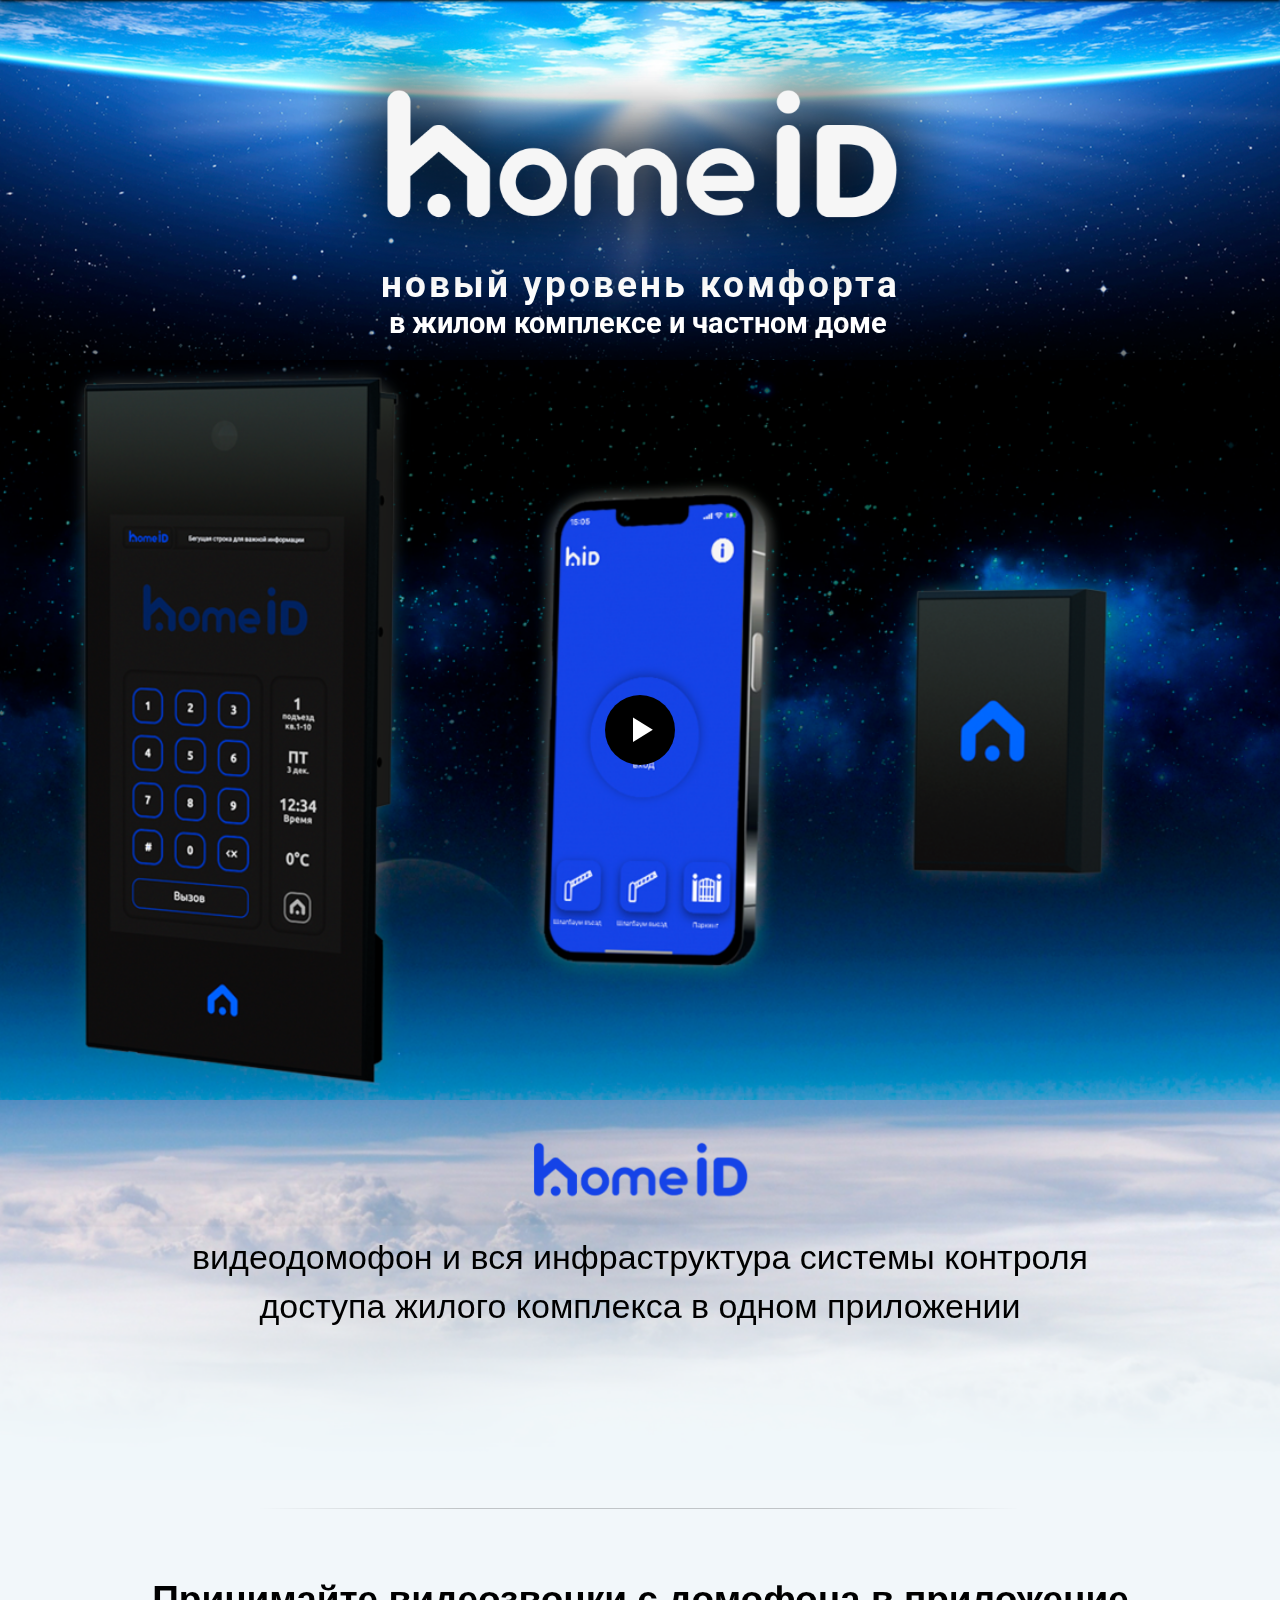
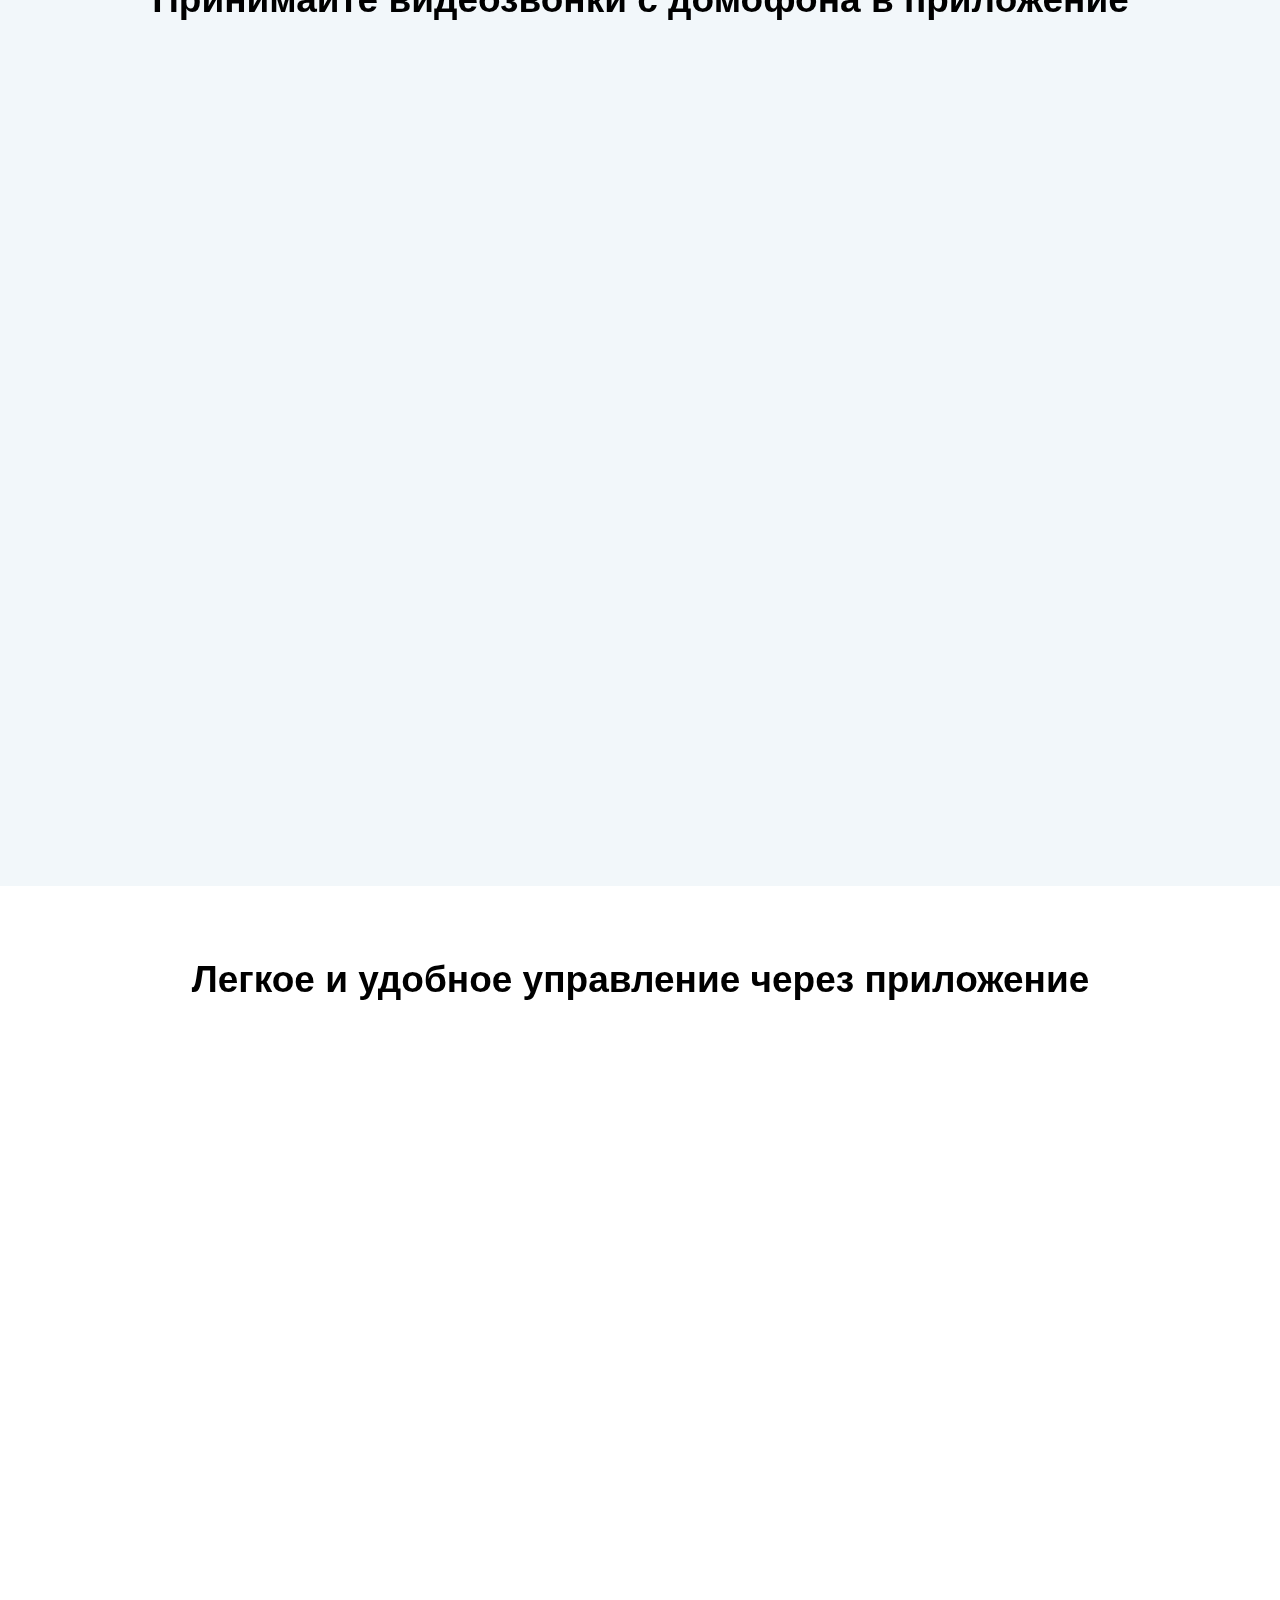
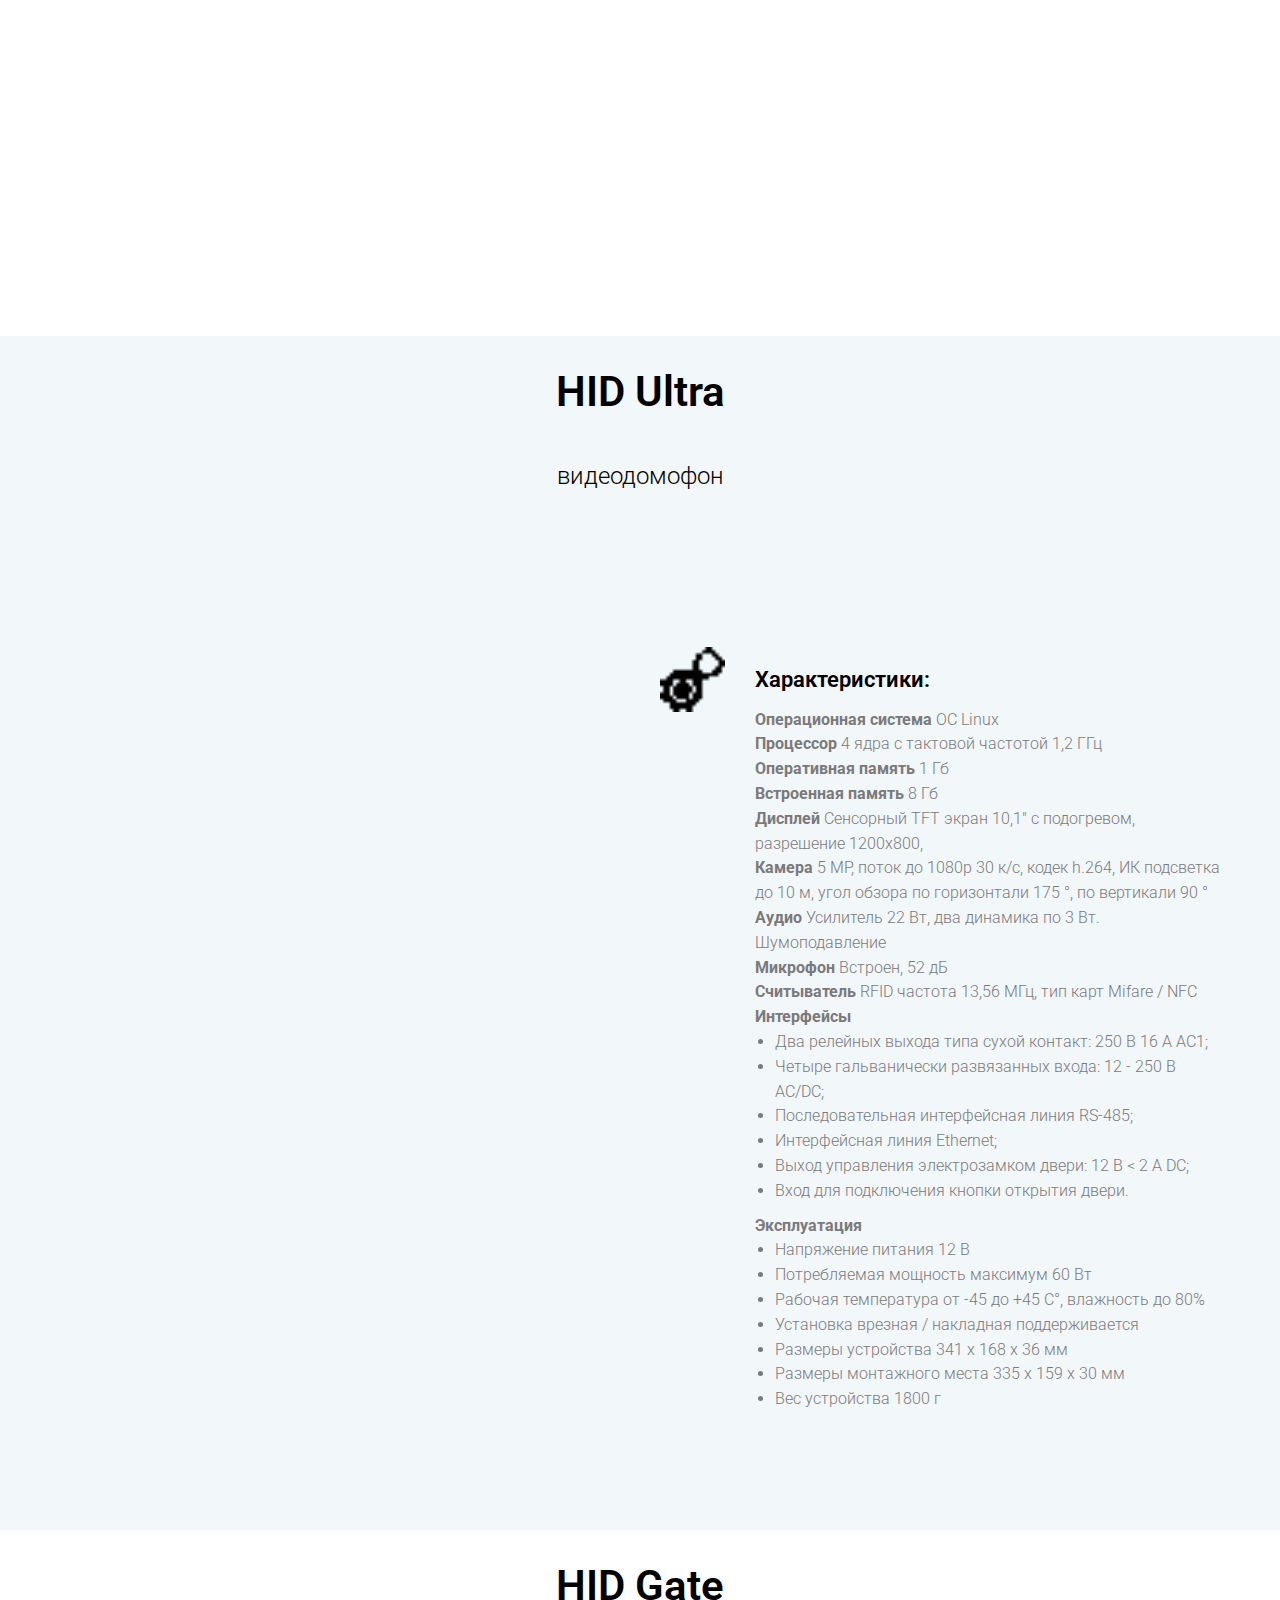
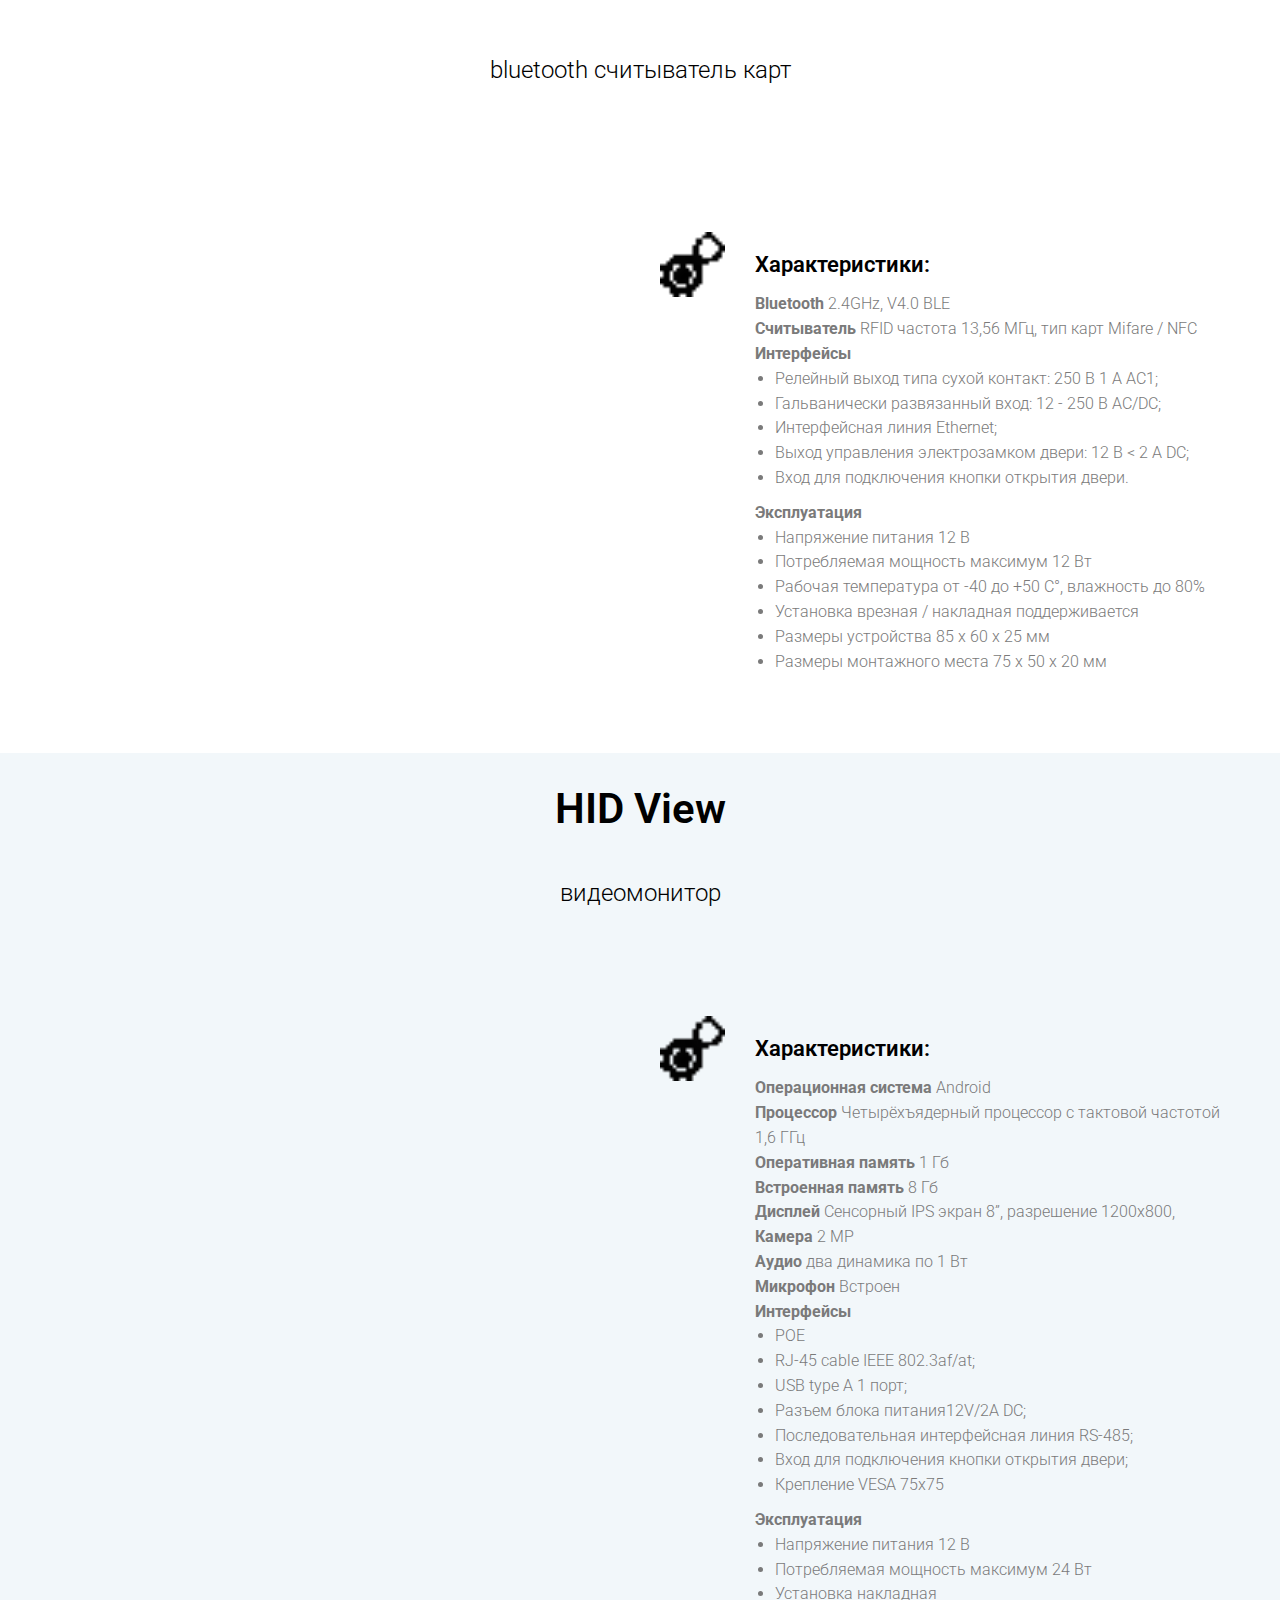
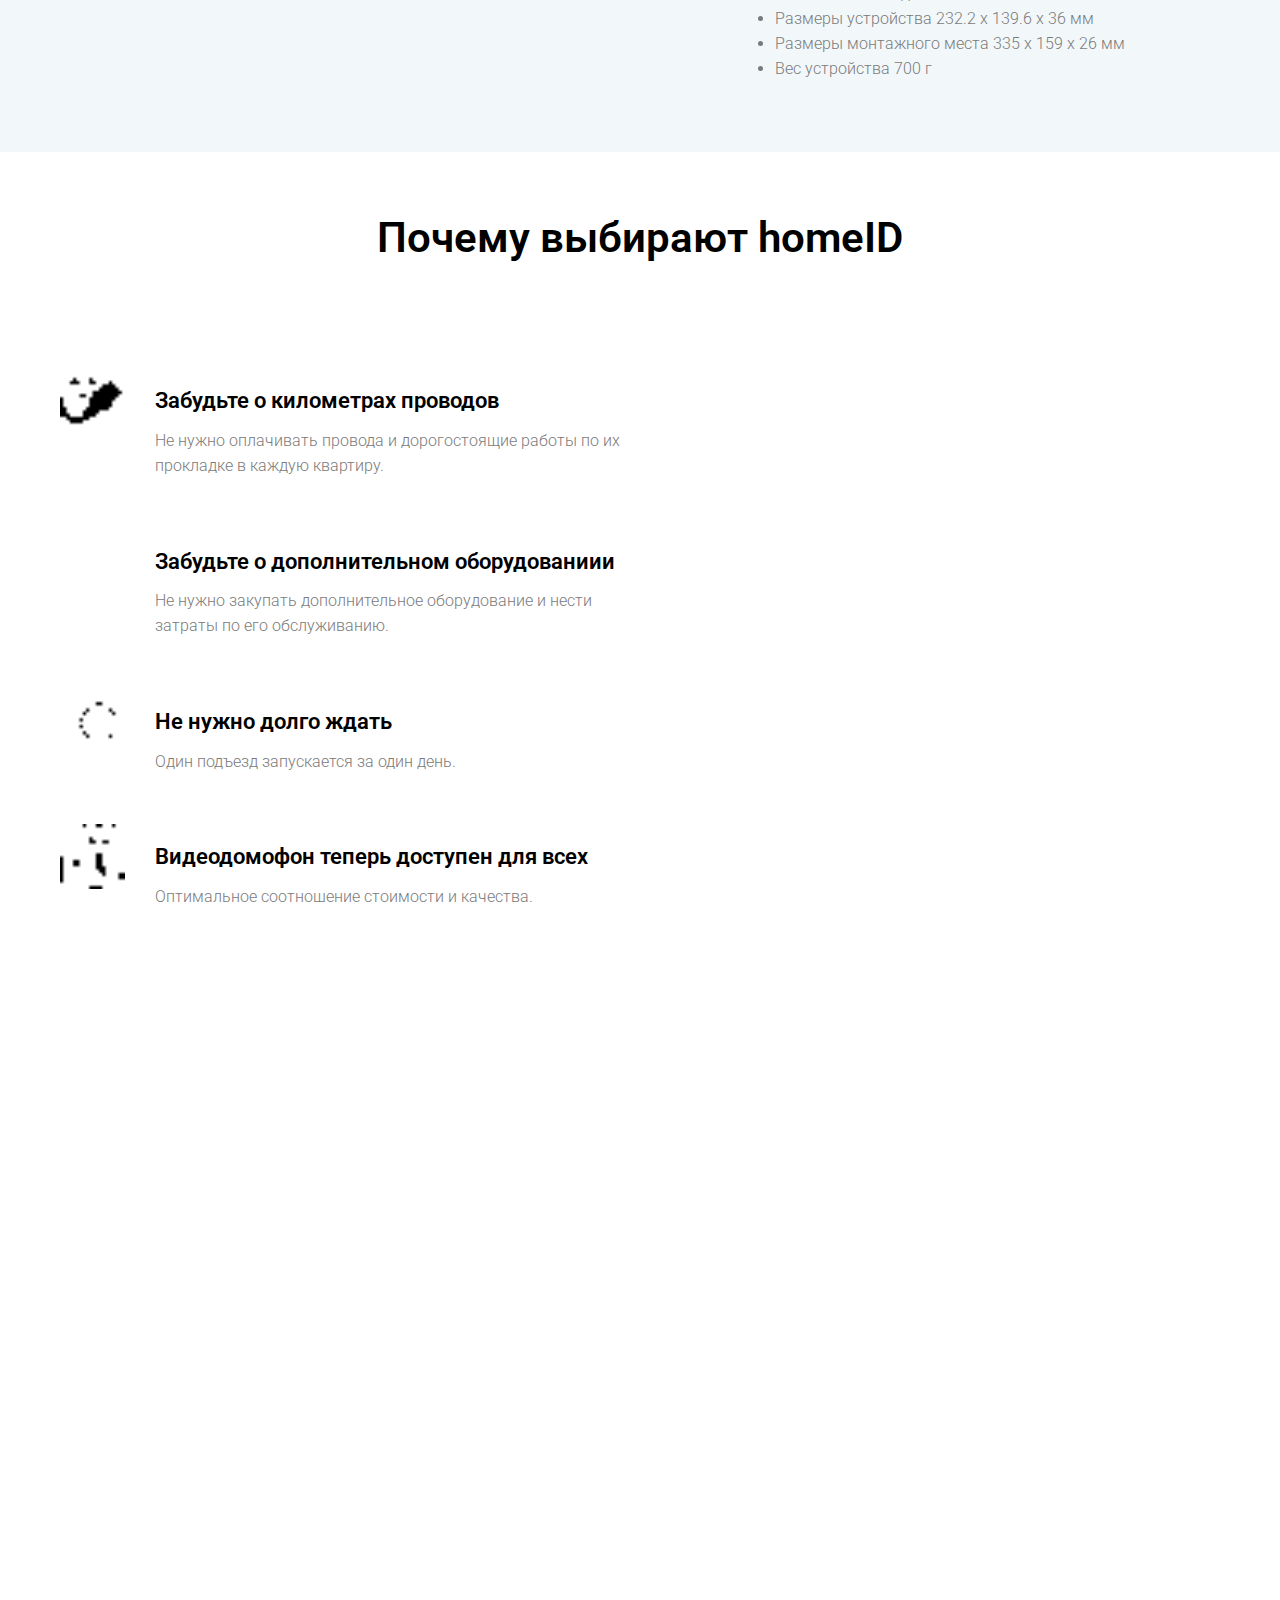
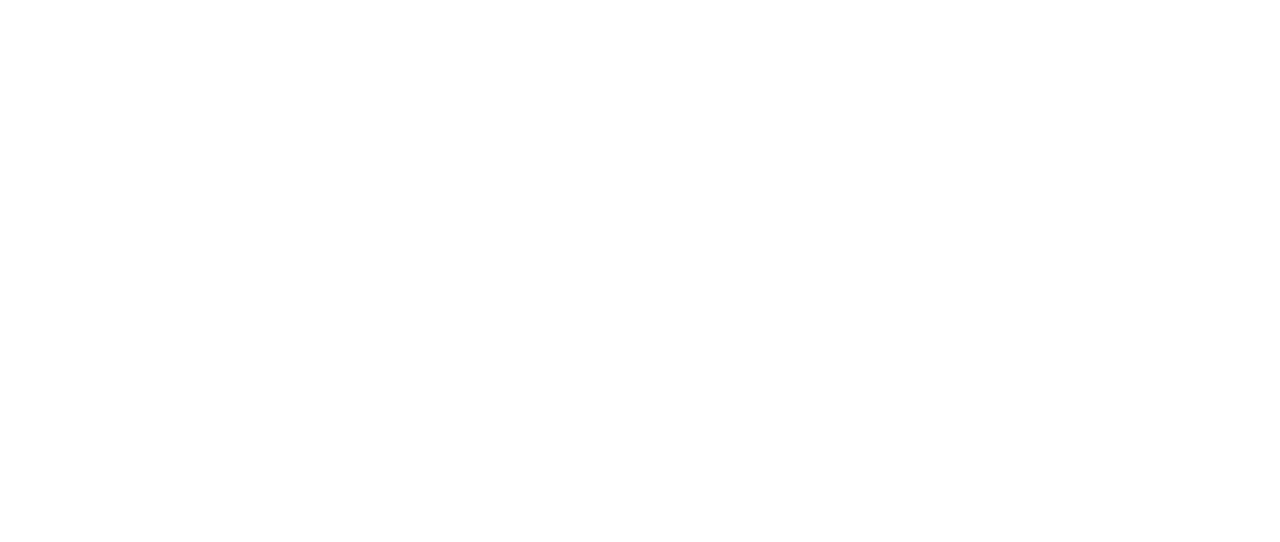
==== commit 47ea2a06: "hide destributors section" ====
--- a/index.html
+++ b/index.html
@@ -3436,22 +3436,22 @@
                 </div>
             </div>
         </div>
-        <div id="rec503401207" class="r t-rec t-rec_pt_30 t-rec_pb_30" style="padding-top:30px;padding-bottom:30px; "
-             data-record-type="363"><!-- T029 -->
-            <div class="t029">
-                <div class="t029__container t-container">
-                    <div class="t029__col t-col t-col_8">
-                        <div class="t029__linewrapper" style="opacity:0.2;">
-                            <div class="t029__opacity t029__opacity_left"
-                                 style="background-image: -moz-linear-gradient(right, #000000, rgba(0,0,0,0)); background-image: -webkit-linear-gradient(right, #000000, rgba(0,0,0,0)); background-image: -o-linear-gradient(right, #000000, rgba(0,0,0,0)); background-image: -ms-linear-gradient(right, #000000, rgba(0,0,0,0));"></div>
-                            <div class="t029__line" style="background: #000000;"></div>
-                            <div class="t029__opacity t029__opacity_right"
-                                 style="background-image: -moz-linear-gradient(left, #000000, rgba(0,0,0,0)); background-image: -webkit-linear-gradient(left, #000000, rgba(0,0,0,0)); background-image: -o-linear-gradient(left, #000000, rgba(0,0,0,0)); background-image: -ms-linear-gradient(left, #000000, rgba(0,0,0,0));"></div>
-                        </div>
-                    </div>
-                </div>
-            </div>
-        </div>
+<!--        <div id="rec503401207" class="r t-rec t-rec_pt_30 t-rec_pb_30" style="padding-top:30px;padding-bottom:30px; "-->
+<!--             data-record-type="363">&lt;!&ndash; T029 &ndash;&gt;-->
+<!--            <div class="t029">-->
+<!--                <div class="t029__container t-container">-->
+<!--                    <div class="t029__col t-col t-col_8">-->
+<!--                        <div class="t029__linewrapper" style="opacity:0.2;">-->
+<!--                            <div class="t029__opacity t029__opacity_left"-->
+<!--                                 style="background-image: -moz-linear-gradient(right, #000000, rgba(0,0,0,0)); background-image: -webkit-linear-gradient(right, #000000, rgba(0,0,0,0)); background-image: -o-linear-gradient(right, #000000, rgba(0,0,0,0)); background-image: -ms-linear-gradient(right, #000000, rgba(0,0,0,0));"></div>-->
+<!--                            <div class="t029__line" style="background: #000000;"></div>-->
+<!--                            <div class="t029__opacity t029__opacity_right"-->
+<!--                                 style="background-image: -moz-linear-gradient(left, #000000, rgba(0,0,0,0)); background-image: -webkit-linear-gradient(left, #000000, rgba(0,0,0,0)); background-image: -o-linear-gradient(left, #000000, rgba(0,0,0,0)); background-image: -ms-linear-gradient(left, #000000, rgba(0,0,0,0));"></div>-->
+<!--                        </div>-->
+<!--                    </div>-->
+<!--                </div>-->
+<!--            </div>-->
+<!--        </div>-->
         <div id="rec503674700" class="r t-rec" style=" " data-record-type="396"><!-- T396 -->
             <style>#rec503674700 .t396__artboard {
                 height: 403px;
@@ -4341,218 +4341,218 @@
                     width: 300px;
                 }
             }</style>
-            <div class='t396'>
-                <div class="t396__artboard" data-artboard-recid="503674700" data-artboard-height="403"
-                     data-artboard-height-res-960="369" data-artboard-height-res-640="365"
-                     data-artboard-height-res-480="356" data-artboard-height-res-320="472" data-artboard-height_vh=""
-                     data-artboard-valign="center"
-                >
-                    <div class="t396__carrier" data-artboard-recid="503674700"></div>
-                    <div class="t396__filter" data-artboard-recid="503674700"></div>
-                    <div class='t396__elem tn-elem tn-elem__5036747001470210011265' data-elem-id='1470210011265'
-                         data-elem-type='text' data-field-top-value="20" data-field-top-res-960-value="15"
-                         data-field-top-res-640-value="20" data-field-top-res-480-value="16"
-                         data-field-top-res-320-value="15" data-field-left-value="220"
-                         data-field-left-res-960-value="180" data-field-left-res-640-value="25"
-                         data-field-left-res-480-value="10" data-field-left-res-320-value="10"
-                         data-field-width-value="760" data-field-width-res-960-value="620"
-                         data-field-width-res-640-value="590" data-field-width-res-480-value="460"
-                         data-field-width-res-320-value="300" data-field-axisy-value="top" data-field-axisx-value="left"
-                         data-field-container-value="grid" data-field-topunits-value="px"
-                         data-field-leftunits-value="px" data-field-heightunits-value=""
-                         data-field-widthunits-value="px"
-                    >
-                        <div class='tn-atom' field='tn_text_1470210011265'><strong>Дистрибьюторы</strong></div>
-                    </div>
-                    <div class='t396__elem tn-elem tn-elem__5036747001666253999645' data-elem-id='1666253999645'
-                         data-elem-type='text' data-field-top-value="300" data-field-top-res-960-value="250"
-                         data-field-top-res-640-value="262" data-field-top-res-480-value="254"
-                         data-field-top-res-320-value="130" data-field-left-value="132"
-                         data-field-left-res-960-value="-127" data-field-left-res-640-value="-191"
-                         data-field-left-res-480-value="-153" data-field-left-res-320-value="-39"
-                         data-field-width-value="214" data-field-width-res-960-value="620"
-                         data-field-width-res-640-value="590" data-field-width-res-480-value="460"
-                         data-field-width-res-320-value="394" data-field-axisy-value="top" data-field-axisx-value="left"
-                         data-field-container-value="grid" data-field-topunits-value="px"
-                         data-field-leftunits-value="px" data-field-heightunits-value=""
-                         data-field-widthunits-value="px"
-                    >
-                        <div class='tn-atom'><a href="https://tradeicsbel.by/" target="_blank" style="color: inherit">+375296677927<br>
-                            +375175120750<br> +375175120751<br></a></div>
-                    </div>
-                    <div class='t396__elem tn-elem tn-elem__5036747001666253362940' data-elem-id='1666253362940'
-                         data-elem-type='image' data-field-top-value="190" data-field-top-res-960-value="135"
-                         data-field-top-res-640-value="157" data-field-top-res-480-value="151"
-                         data-field-top-res-320-value="75" data-field-left-value="139"
-                         data-field-left-res-960-value="83" data-field-left-res-640-value="-1"
-                         data-field-left-res-480-value="-1" data-field-left-res-320-value="85"
-                         data-field-width-value="200" data-field-width-res-480-value="156"
-                         data-field-width-res-320-value="147" data-field-axisy-value="top" data-field-axisx-value="left"
-                         data-field-container-value="grid" data-field-topunits-value="px"
-                         data-field-leftunits-value="px" data-field-heightunits-value=""
-                         data-field-widthunits-value="px" data-field-filewidth-value="1140"
-                         data-field-fileheight-value="183"
-                    ><a class='tn-atom' href="https://tradeicsbel.by/"> <img class='tn-atom__img t-img'
-                                                                             data-original='images/tild3562-3835-4338-b233-343630363636__logo.png'
-                                                                             imgfield='tn_img_1666253362940'> </a></div>
-                    <div class='t396__elem tn-elem tn-elem__5036747001666252395063' data-elem-id='1666252395063'
-                         data-elem-type='text' data-field-top-value="250" data-field-top-res-960-value="189"
-                         data-field-top-res-640-value="216" data-field-top-res-480-value="211"
-                         data-field-top-res-320-value="105" data-field-left-value="132"
-                         data-field-left-res-960-value="-127" data-field-left-res-640-value="-191"
-                         data-field-left-res-480-value="-153" data-field-left-res-320-value="-39"
-                         data-field-width-value="214" data-field-width-res-960-value="620"
-                         data-field-width-res-640-value="590" data-field-width-res-480-value="460"
-                         data-field-width-res-320-value="394" data-field-axisy-value="top" data-field-axisx-value="left"
-                         data-field-container-value="grid" data-field-topunits-value="px"
-                         data-field-leftunits-value="px" data-field-heightunits-value=""
-                         data-field-widthunits-value="px"
-                    >
-                        <div class='tn-atom'><a href="mailto:info@tradeicsbel.by" style="color: inherit">info@tradeicsbel.by<br></a>
-                        </div>
-                    </div>
-                    <div class='t396__elem tn-elem tn-elem__5036747001666251522184' data-elem-id='1666251522184'
-                         data-elem-type='text' data-field-top-value="110" data-field-top-res-960-value="85"
-                         data-field-top-res-640-value="93" data-field-top-res-480-value="70"
-                         data-field-top-res-320-value="48" data-field-left-value="109"
-                         data-field-left-res-960-value="-127" data-field-left-res-640-value="-192"
-                         data-field-left-res-480-value="-153" data-field-left-res-320-value="-39"
-                         data-field-width-value="259" data-field-width-res-960-value="620"
-                         data-field-width-res-640-value="590" data-field-width-res-480-value="460"
-                         data-field-width-res-320-value="394" data-field-axisy-value="top" data-field-axisx-value="left"
-                         data-field-container-value="grid" data-field-topunits-value="px"
-                         data-field-leftunits-value="px" data-field-heightunits-value=""
-                         data-field-widthunits-value="px"
-                    >
-                        <div class='tn-atom' field='tn_text_1666251522184'>Беларусь<br></div>
-                    </div>
-                    <div class='t396__elem tn-elem tn-elem__5036747001666254007508' data-elem-id='1666254007508'
-                         data-elem-type='text' data-field-top-value="300" data-field-top-res-960-value="250"
-                         data-field-top-res-640-value="263" data-field-top-res-480-value="255"
-                         data-field-top-res-320-value="283" data-field-left-value="493"
-                         data-field-left-res-960-value="169" data-field-left-res-640-value="30"
-                         data-field-left-res-480-value="148" data-field-left-res-320-value="99"
-                         data-field-width-value="214" data-field-width-res-960-value="620"
-                         data-field-width-res-640-value="590" data-field-width-res-480-value="192"
-                         data-field-width-res-320-value="119" data-field-axisy-value="top" data-field-axisx-value="left"
-                         data-field-container-value="grid" data-field-topunits-value="px"
-                         data-field-leftunits-value="px" data-field-heightunits-value=""
-                         data-field-widthunits-value="px"
-                    >
-                        <div class='tn-atom'><a href="https://tradeicsbel.by/" target="_blank" style="color: inherit">+994997773799</a>
-                        </div>
-                    </div>
-                    <div class='t396__elem tn-elem tn-elem__5036747001666252402471' data-elem-id='1666252402471'
-                         data-elem-type='text' data-field-top-value="250" data-field-top-res-960-value="200"
-                         data-field-top-res-640-value="218" data-field-top-res-480-value="211"
-                         data-field-top-res-320-value="255" data-field-left-value="493"
-                         data-field-left-res-960-value="169" data-field-left-res-640-value="37"
-                         data-field-left-res-480-value="148" data-field-left-res-320-value="99"
-                         data-field-width-value="214" data-field-width-res-960-value="620"
-                         data-field-width-res-640-value="590" data-field-width-res-480-value="192"
-                         data-field-width-res-320-value="119" data-field-axisy-value="top" data-field-axisx-value="left"
-                         data-field-container-value="grid" data-field-topunits-value="px"
-                         data-field-leftunits-value="px" data-field-heightunits-value=""
-                         data-field-widthunits-value="px"
-                    >
-                        <div class='tn-atom'><a href="mailto:homeidaz@gmail.com" target="_blank" style="color: inherit">homeidaz@gmail.com<br></a>
-                        </div>
-                    </div>
-                    <div class='t396__elem tn-elem tn-elem__5036747001666251759625' data-elem-id='1666251759625'
-                         data-elem-type='text' data-field-top-value="193" data-field-top-res-960-value="139"
-                         data-field-top-res-640-value="158" data-field-top-res-480-value="156"
-                         data-field-top-res-320-value="225" data-field-left-value="508"
-                         data-field-left-res-960-value="169" data-field-left-res-640-value="29"
-                         data-field-left-res-480-value="148" data-field-left-res-320-value="99"
-                         data-field-width-value="184" data-field-width-res-960-value="620"
-                         data-field-width-res-640-value="590" data-field-width-res-480-value="192"
-                         data-field-width-res-320-value="119" data-field-axisy-value="top" data-field-axisx-value="left"
-                         data-field-container-value="grid" data-field-topunits-value="px"
-                         data-field-leftunits-value="px" data-field-heightunits-value=""
-                         data-field-widthunits-value="px"
-                    >
-                        <div class='tn-atom' field='tn_text_1666251759625'><strong>HOME ID AZERBAIJAN</strong><br></div>
-                    </div>
-                    <div class='t396__elem tn-elem tn-elem__5036747001666251604023' data-elem-id='1666251604023'
-                         data-elem-type='text' data-field-top-value="110" data-field-top-res-960-value="85"
-                         data-field-top-res-640-value="94" data-field-top-res-480-value="70"
-                         data-field-top-res-320-value="190" data-field-left-value="470"
-                         data-field-left-res-960-value="169" data-field-left-res-640-value="29"
-                         data-field-left-res-480-value="148" data-field-left-res-320-value="99"
-                         data-field-width-value="259" data-field-width-res-960-value="620"
-                         data-field-width-res-640-value="590" data-field-width-res-480-value="192"
-                         data-field-width-res-320-value="119" data-field-axisy-value="top" data-field-axisx-value="left"
-                         data-field-container-value="grid" data-field-topunits-value="px"
-                         data-field-leftunits-value="px" data-field-heightunits-value=""
-                         data-field-widthunits-value="px"
-                    >
-                        <div class='tn-atom' field='tn_text_1666251604023'>Азербайджан<br></div>
-                    </div>
-                    <div class='t396__elem tn-elem tn-elem__5036747001666254016101' data-elem-id='1666254016101'
-                         data-elem-type='text' data-field-top-value="300" data-field-top-res-960-value="250"
-                         data-field-top-res-640-value="263" data-field-top-res-480-value="255"
-                         data-field-top-res-320-value="400" data-field-left-value="847"
-                         data-field-left-res-960-value="461" data-field-left-res-640-value="247"
-                         data-field-left-res-480-value="319" data-field-left-res-320-value="8"
-                         data-field-width-value="214" data-field-width-res-960-value="620"
-                         data-field-width-res-640-value="590" data-field-width-res-480-value="173"
-                         data-field-width-res-320-value="300" data-field-axisy-value="top" data-field-axisx-value="left"
-                         data-field-container-value="grid" data-field-topunits-value="px"
-                         data-field-leftunits-value="px" data-field-heightunits-value=""
-                         data-field-widthunits-value="px"
-                    >
-                        <div class='tn-atom'><a href="https://tradeicsbel.by/" target="_blank" style="color: inherit">+998909794379<br></a>
-                        </div>
-                    </div>
-                    <div class='t396__elem tn-elem tn-elem__5036747001666252411199' data-elem-id='1666252411199'
-                         data-elem-type='text' data-field-top-value="250" data-field-top-res-960-value="200"
-                         data-field-top-res-640-value="218" data-field-top-res-480-value="210"
-                         data-field-top-res-320-value="425" data-field-left-value="847"
-                         data-field-left-res-960-value="461" data-field-left-res-640-value="247"
-                         data-field-left-res-480-value="319" data-field-left-res-320-value="8"
-                         data-field-width-value="214" data-field-width-res-960-value="620"
-                         data-field-width-res-640-value="590" data-field-width-res-480-value="173"
-                         data-field-width-res-320-value="300" data-field-axisy-value="top" data-field-axisx-value="left"
-                         data-field-container-value="grid" data-field-topunits-value="px"
-                         data-field-leftunits-value="px" data-field-heightunits-value=""
-                         data-field-widthunits-value="px"
-                    >
-                        <div class='tn-atom'><a href="mailto:zarruh@mail.ru" target="_blank" style="color: inherit">zarruh@mail.ru<br></a>
-                        </div>
-                    </div>
-                    <div class='t396__elem tn-elem tn-elem__5036747001666251786712' data-elem-id='1666251786712'
-                         data-elem-type='text' data-field-top-value="180" data-field-top-res-960-value="126"
-                         data-field-top-res-640-value="149" data-field-top-res-480-value="150"
-                         data-field-top-res-320-value="355" data-field-left-value="777"
-                         data-field-left-res-960-value="461" data-field-left-res-640-value="247"
-                         data-field-left-res-480-value="319" data-field-left-res-320-value="8"
-                         data-field-width-value="354" data-field-width-res-960-value="620"
-                         data-field-width-res-640-value="590" data-field-width-res-480-value="173"
-                         data-field-width-res-320-value="300" data-field-axisy-value="top" data-field-axisx-value="left"
-                         data-field-container-value="grid" data-field-topunits-value="px"
-                         data-field-leftunits-value="px" data-field-heightunits-value=""
-                         data-field-widthunits-value="px"
-                    >
-                        <div class='tn-atom' field='tn_text_1666251786712'><strong>ASiA ENGINEERING <br>INTERNATIONAL
-                            GROUP</strong></div>
-                    </div>
-                    <div class='t396__elem tn-elem tn-elem__5036747001666251568209' data-elem-id='1666251568209'
-                         data-elem-type='text' data-field-top-value="110" data-field-top-res-960-value="85"
-                         data-field-top-res-640-value="94" data-field-top-res-480-value="70"
-                         data-field-top-res-320-value="320" data-field-left-value="824"
-                         data-field-left-res-960-value="461" data-field-left-res-640-value="247"
-                         data-field-left-res-480-value="319" data-field-left-res-320-value="8"
-                         data-field-width-value="259" data-field-width-res-960-value="620"
-                         data-field-width-res-640-value="590" data-field-width-res-480-value="173"
-                         data-field-width-res-320-value="300" data-field-axisy-value="top" data-field-axisx-value="left"
-                         data-field-container-value="grid" data-field-topunits-value="px"
-                         data-field-leftunits-value="px" data-field-heightunits-value=""
-                         data-field-widthunits-value="px"
-                    >
-                        <div class='tn-atom' field='tn_text_1666251568209'>Узбекистан<br></div>
-                    </div>
-                </div>
-            </div>
+<!--            <div class='t396'>-->
+<!--                <div class="t396__artboard" data-artboard-recid="503674700" data-artboard-height="403"-->
+<!--                     data-artboard-height-res-960="369" data-artboard-height-res-640="365"-->
+<!--                     data-artboard-height-res-480="356" data-artboard-height-res-320="472" data-artboard-height_vh=""-->
+<!--                     data-artboard-valign="center"-->
+<!--                >-->
+<!--                    <div class="t396__carrier" data-artboard-recid="503674700"></div>-->
+<!--                    <div class="t396__filter" data-artboard-recid="503674700"></div>-->
+<!--                    <div class='t396__elem tn-elem tn-elem__5036747001470210011265' data-elem-id='1470210011265'-->
+<!--                         data-elem-type='text' data-field-top-value="20" data-field-top-res-960-value="15"-->
+<!--                         data-field-top-res-640-value="20" data-field-top-res-480-value="16"-->
+<!--                         data-field-top-res-320-value="15" data-field-left-value="220"-->
+<!--                         data-field-left-res-960-value="180" data-field-left-res-640-value="25"-->
+<!--                         data-field-left-res-480-value="10" data-field-left-res-320-value="10"-->
+<!--                         data-field-width-value="760" data-field-width-res-960-value="620"-->
+<!--                         data-field-width-res-640-value="590" data-field-width-res-480-value="460"-->
+<!--                         data-field-width-res-320-value="300" data-field-axisy-value="top" data-field-axisx-value="left"-->
+<!--                         data-field-container-value="grid" data-field-topunits-value="px"-->
+<!--                         data-field-leftunits-value="px" data-field-heightunits-value=""-->
+<!--                         data-field-widthunits-value="px"-->
+<!--                    >-->
+<!--                        <div class='tn-atom' field='tn_text_1470210011265'><strong>Дистрибьюторы</strong></div>-->
+<!--                    </div>-->
+<!--                    <div class='t396__elem tn-elem tn-elem__5036747001666253999645' data-elem-id='1666253999645'-->
+<!--                         data-elem-type='text' data-field-top-value="300" data-field-top-res-960-value="250"-->
+<!--                         data-field-top-res-640-value="262" data-field-top-res-480-value="254"-->
+<!--                         data-field-top-res-320-value="130" data-field-left-value="132"-->
+<!--                         data-field-left-res-960-value="-127" data-field-left-res-640-value="-191"-->
+<!--                         data-field-left-res-480-value="-153" data-field-left-res-320-value="-39"-->
+<!--                         data-field-width-value="214" data-field-width-res-960-value="620"-->
+<!--                         data-field-width-res-640-value="590" data-field-width-res-480-value="460"-->
+<!--                         data-field-width-res-320-value="394" data-field-axisy-value="top" data-field-axisx-value="left"-->
+<!--                         data-field-container-value="grid" data-field-topunits-value="px"-->
+<!--                         data-field-leftunits-value="px" data-field-heightunits-value=""-->
+<!--                         data-field-widthunits-value="px"-->
+<!--                    >-->
+<!--                        <div class='tn-atom'><a href="https://tradeicsbel.by/" target="_blank" style="color: inherit">+375296677927<br>-->
+<!--                            +375175120750<br> +375175120751<br></a></div>-->
+<!--                    </div>-->
+<!--                    <div class='t396__elem tn-elem tn-elem__5036747001666253362940' data-elem-id='1666253362940'-->
+<!--                         data-elem-type='image' data-field-top-value="190" data-field-top-res-960-value="135"-->
+<!--                         data-field-top-res-640-value="157" data-field-top-res-480-value="151"-->
+<!--                         data-field-top-res-320-value="75" data-field-left-value="139"-->
+<!--                         data-field-left-res-960-value="83" data-field-left-res-640-value="-1"-->
+<!--                         data-field-left-res-480-value="-1" data-field-left-res-320-value="85"-->
+<!--                         data-field-width-value="200" data-field-width-res-480-value="156"-->
+<!--                         data-field-width-res-320-value="147" data-field-axisy-value="top" data-field-axisx-value="left"-->
+<!--                         data-field-container-value="grid" data-field-topunits-value="px"-->
+<!--                         data-field-leftunits-value="px" data-field-heightunits-value=""-->
+<!--                         data-field-widthunits-value="px" data-field-filewidth-value="1140"-->
+<!--                         data-field-fileheight-value="183"-->
+<!--                    ><a class='tn-atom' href="https://tradeicsbel.by/"> <img class='tn-atom__img t-img'-->
+<!--                                                                             data-original='images/tild3562-3835-4338-b233-343630363636__logo.png'-->
+<!--                                                                             imgfield='tn_img_1666253362940'> </a></div>-->
+<!--                    <div class='t396__elem tn-elem tn-elem__5036747001666252395063' data-elem-id='1666252395063'-->
+<!--                         data-elem-type='text' data-field-top-value="250" data-field-top-res-960-value="189"-->
+<!--                         data-field-top-res-640-value="216" data-field-top-res-480-value="211"-->
+<!--                         data-field-top-res-320-value="105" data-field-left-value="132"-->
+<!--                         data-field-left-res-960-value="-127" data-field-left-res-640-value="-191"-->
+<!--                         data-field-left-res-480-value="-153" data-field-left-res-320-value="-39"-->
+<!--                         data-field-width-value="214" data-field-width-res-960-value="620"-->
+<!--                         data-field-width-res-640-value="590" data-field-width-res-480-value="460"-->
+<!--                         data-field-width-res-320-value="394" data-field-axisy-value="top" data-field-axisx-value="left"-->
+<!--                         data-field-container-value="grid" data-field-topunits-value="px"-->
+<!--                         data-field-leftunits-value="px" data-field-heightunits-value=""-->
+<!--                         data-field-widthunits-value="px"-->
+<!--                    >-->
+<!--                        <div class='tn-atom'><a href="mailto:info@tradeicsbel.by" style="color: inherit">info@tradeicsbel.by<br></a>-->
+<!--                        </div>-->
+<!--                    </div>-->
+<!--                    <div class='t396__elem tn-elem tn-elem__5036747001666251522184' data-elem-id='1666251522184'-->
+<!--                         data-elem-type='text' data-field-top-value="110" data-field-top-res-960-value="85"-->
+<!--                         data-field-top-res-640-value="93" data-field-top-res-480-value="70"-->
+<!--                         data-field-top-res-320-value="48" data-field-left-value="109"-->
+<!--                         data-field-left-res-960-value="-127" data-field-left-res-640-value="-192"-->
+<!--                         data-field-left-res-480-value="-153" data-field-left-res-320-value="-39"-->
+<!--                         data-field-width-value="259" data-field-width-res-960-value="620"-->
+<!--                         data-field-width-res-640-value="590" data-field-width-res-480-value="460"-->
+<!--                         data-field-width-res-320-value="394" data-field-axisy-value="top" data-field-axisx-value="left"-->
+<!--                         data-field-container-value="grid" data-field-topunits-value="px"-->
+<!--                         data-field-leftunits-value="px" data-field-heightunits-value=""-->
+<!--                         data-field-widthunits-value="px"-->
+<!--                    >-->
+<!--                        <div class='tn-atom' field='tn_text_1666251522184'>Беларусь<br></div>-->
+<!--                    </div>-->
+<!--                    <div class='t396__elem tn-elem tn-elem__5036747001666254007508' data-elem-id='1666254007508'-->
+<!--                         data-elem-type='text' data-field-top-value="300" data-field-top-res-960-value="250"-->
+<!--                         data-field-top-res-640-value="263" data-field-top-res-480-value="255"-->
+<!--                         data-field-top-res-320-value="283" data-field-left-value="493"-->
+<!--                         data-field-left-res-960-value="169" data-field-left-res-640-value="30"-->
+<!--                         data-field-left-res-480-value="148" data-field-left-res-320-value="99"-->
+<!--                         data-field-width-value="214" data-field-width-res-960-value="620"-->
+<!--                         data-field-width-res-640-value="590" data-field-width-res-480-value="192"-->
+<!--                         data-field-width-res-320-value="119" data-field-axisy-value="top" data-field-axisx-value="left"-->
+<!--                         data-field-container-value="grid" data-field-topunits-value="px"-->
+<!--                         data-field-leftunits-value="px" data-field-heightunits-value=""-->
+<!--                         data-field-widthunits-value="px"-->
+<!--                    >-->
+<!--                        <div class='tn-atom'><a href="https://tradeicsbel.by/" target="_blank" style="color: inherit">+994997773799</a>-->
+<!--                        </div>-->
+<!--                    </div>-->
+<!--                    <div class='t396__elem tn-elem tn-elem__5036747001666252402471' data-elem-id='1666252402471'-->
+<!--                         data-elem-type='text' data-field-top-value="250" data-field-top-res-960-value="200"-->
+<!--                         data-field-top-res-640-value="218" data-field-top-res-480-value="211"-->
+<!--                         data-field-top-res-320-value="255" data-field-left-value="493"-->
+<!--                         data-field-left-res-960-value="169" data-field-left-res-640-value="37"-->
+<!--                         data-field-left-res-480-value="148" data-field-left-res-320-value="99"-->
+<!--                         data-field-width-value="214" data-field-width-res-960-value="620"-->
+<!--                         data-field-width-res-640-value="590" data-field-width-res-480-value="192"-->
+<!--                         data-field-width-res-320-value="119" data-field-axisy-value="top" data-field-axisx-value="left"-->
+<!--                         data-field-container-value="grid" data-field-topunits-value="px"-->
+<!--                         data-field-leftunits-value="px" data-field-heightunits-value=""-->
+<!--                         data-field-widthunits-value="px"-->
+<!--                    >-->
+<!--                        <div class='tn-atom'><a href="mailto:homeidaz@gmail.com" target="_blank" style="color: inherit">homeidaz@gmail.com<br></a>-->
+<!--                        </div>-->
+<!--                    </div>-->
+<!--                    <div class='t396__elem tn-elem tn-elem__5036747001666251759625' data-elem-id='1666251759625'-->
+<!--                         data-elem-type='text' data-field-top-value="193" data-field-top-res-960-value="139"-->
+<!--                         data-field-top-res-640-value="158" data-field-top-res-480-value="156"-->
+<!--                         data-field-top-res-320-value="225" data-field-left-value="508"-->
+<!--                         data-field-left-res-960-value="169" data-field-left-res-640-value="29"-->
+<!--                         data-field-left-res-480-value="148" data-field-left-res-320-value="99"-->
+<!--                         data-field-width-value="184" data-field-width-res-960-value="620"-->
+<!--                         data-field-width-res-640-value="590" data-field-width-res-480-value="192"-->
+<!--                         data-field-width-res-320-value="119" data-field-axisy-value="top" data-field-axisx-value="left"-->
+<!--                         data-field-container-value="grid" data-field-topunits-value="px"-->
+<!--                         data-field-leftunits-value="px" data-field-heightunits-value=""-->
+<!--                         data-field-widthunits-value="px"-->
+<!--                    >-->
+<!--                        <div class='tn-atom' field='tn_text_1666251759625'><strong>HOME ID AZERBAIJAN</strong><br></div>-->
+<!--                    </div>-->
+<!--                    <div class='t396__elem tn-elem tn-elem__5036747001666251604023' data-elem-id='1666251604023'-->
+<!--                         data-elem-type='text' data-field-top-value="110" data-field-top-res-960-value="85"-->
+<!--                         data-field-top-res-640-value="94" data-field-top-res-480-value="70"-->
+<!--                         data-field-top-res-320-value="190" data-field-left-value="470"-->
+<!--                         data-field-left-res-960-value="169" data-field-left-res-640-value="29"-->
+<!--                         data-field-left-res-480-value="148" data-field-left-res-320-value="99"-->
+<!--                         data-field-width-value="259" data-field-width-res-960-value="620"-->
+<!--                         data-field-width-res-640-value="590" data-field-width-res-480-value="192"-->
+<!--                         data-field-width-res-320-value="119" data-field-axisy-value="top" data-field-axisx-value="left"-->
+<!--                         data-field-container-value="grid" data-field-topunits-value="px"-->
+<!--                         data-field-leftunits-value="px" data-field-heightunits-value=""-->
+<!--                         data-field-widthunits-value="px"-->
+<!--                    >-->
+<!--                        <div class='tn-atom' field='tn_text_1666251604023'>Азербайджан<br></div>-->
+<!--                    </div>-->
+<!--                    <div class='t396__elem tn-elem tn-elem__5036747001666254016101' data-elem-id='1666254016101'-->
+<!--                         data-elem-type='text' data-field-top-value="300" data-field-top-res-960-value="250"-->
+<!--                         data-field-top-res-640-value="263" data-field-top-res-480-value="255"-->
+<!--                         data-field-top-res-320-value="400" data-field-left-value="847"-->
+<!--                         data-field-left-res-960-value="461" data-field-left-res-640-value="247"-->
+<!--                         data-field-left-res-480-value="319" data-field-left-res-320-value="8"-->
+<!--                         data-field-width-value="214" data-field-width-res-960-value="620"-->
+<!--                         data-field-width-res-640-value="590" data-field-width-res-480-value="173"-->
+<!--                         data-field-width-res-320-value="300" data-field-axisy-value="top" data-field-axisx-value="left"-->
+<!--                         data-field-container-value="grid" data-field-topunits-value="px"-->
+<!--                         data-field-leftunits-value="px" data-field-heightunits-value=""-->
+<!--                         data-field-widthunits-value="px"-->
+<!--                    >-->
+<!--                        <div class='tn-atom'><a href="https://tradeicsbel.by/" target="_blank" style="color: inherit">+998909794379<br></a>-->
+<!--                        </div>-->
+<!--                    </div>-->
+<!--                    <div class='t396__elem tn-elem tn-elem__5036747001666252411199' data-elem-id='1666252411199'-->
+<!--                         data-elem-type='text' data-field-top-value="250" data-field-top-res-960-value="200"-->
+<!--                         data-field-top-res-640-value="218" data-field-top-res-480-value="210"-->
+<!--                         data-field-top-res-320-value="425" data-field-left-value="847"-->
+<!--                         data-field-left-res-960-value="461" data-field-left-res-640-value="247"-->
+<!--                         data-field-left-res-480-value="319" data-field-left-res-320-value="8"-->
+<!--                         data-field-width-value="214" data-field-width-res-960-value="620"-->
+<!--                         data-field-width-res-640-value="590" data-field-width-res-480-value="173"-->
+<!--                         data-field-width-res-320-value="300" data-field-axisy-value="top" data-field-axisx-value="left"-->
+<!--                         data-field-container-value="grid" data-field-topunits-value="px"-->
+<!--                         data-field-leftunits-value="px" data-field-heightunits-value=""-->
+<!--                         data-field-widthunits-value="px"-->
+<!--                    >-->
+<!--                        <div class='tn-atom'><a href="mailto:zarruh@mail.ru" target="_blank" style="color: inherit">zarruh@mail.ru<br></a>-->
+<!--                        </div>-->
+<!--                    </div>-->
+<!--                    <div class='t396__elem tn-elem tn-elem__5036747001666251786712' data-elem-id='1666251786712'-->
+<!--                         data-elem-type='text' data-field-top-value="180" data-field-top-res-960-value="126"-->
+<!--                         data-field-top-res-640-value="149" data-field-top-res-480-value="150"-->
+<!--                         data-field-top-res-320-value="355" data-field-left-value="777"-->
+<!--                         data-field-left-res-960-value="461" data-field-left-res-640-value="247"-->
+<!--                         data-field-left-res-480-value="319" data-field-left-res-320-value="8"-->
+<!--                         data-field-width-value="354" data-field-width-res-960-value="620"-->
+<!--                         data-field-width-res-640-value="590" data-field-width-res-480-value="173"-->
+<!--                         data-field-width-res-320-value="300" data-field-axisy-value="top" data-field-axisx-value="left"-->
+<!--                         data-field-container-value="grid" data-field-topunits-value="px"-->
+<!--                         data-field-leftunits-value="px" data-field-heightunits-value=""-->
+<!--                         data-field-widthunits-value="px"-->
+<!--                    >-->
+<!--                        <div class='tn-atom' field='tn_text_1666251786712'><strong>ASiA ENGINEERING <br>INTERNATIONAL-->
+<!--                            GROUP</strong></div>-->
+<!--                    </div>-->
+<!--                    <div class='t396__elem tn-elem tn-elem__5036747001666251568209' data-elem-id='1666251568209'-->
+<!--                         data-elem-type='text' data-field-top-value="110" data-field-top-res-960-value="85"-->
+<!--                         data-field-top-res-640-value="94" data-field-top-res-480-value="70"-->
+<!--                         data-field-top-res-320-value="320" data-field-left-value="824"-->
+<!--                         data-field-left-res-960-value="461" data-field-left-res-640-value="247"-->
+<!--                         data-field-left-res-480-value="319" data-field-left-res-320-value="8"-->
+<!--                         data-field-width-value="259" data-field-width-res-960-value="620"-->
+<!--                         data-field-width-res-640-value="590" data-field-width-res-480-value="173"-->
+<!--                         data-field-width-res-320-value="300" data-field-axisy-value="top" data-field-axisx-value="left"-->
+<!--                         data-field-container-value="grid" data-field-topunits-value="px"-->
+<!--                         data-field-leftunits-value="px" data-field-heightunits-value=""-->
+<!--                         data-field-widthunits-value="px"-->
+<!--                    >-->
+<!--                        <div class='tn-atom' field='tn_text_1666251568209'>Узбекистан<br></div>-->
+<!--                    </div>-->
+<!--                </div>-->
+<!--            </div>-->
             <script>t_onReady(function () {
                 t_onFuncLoad('t396_init', function () {
                     t396_init('503674700');
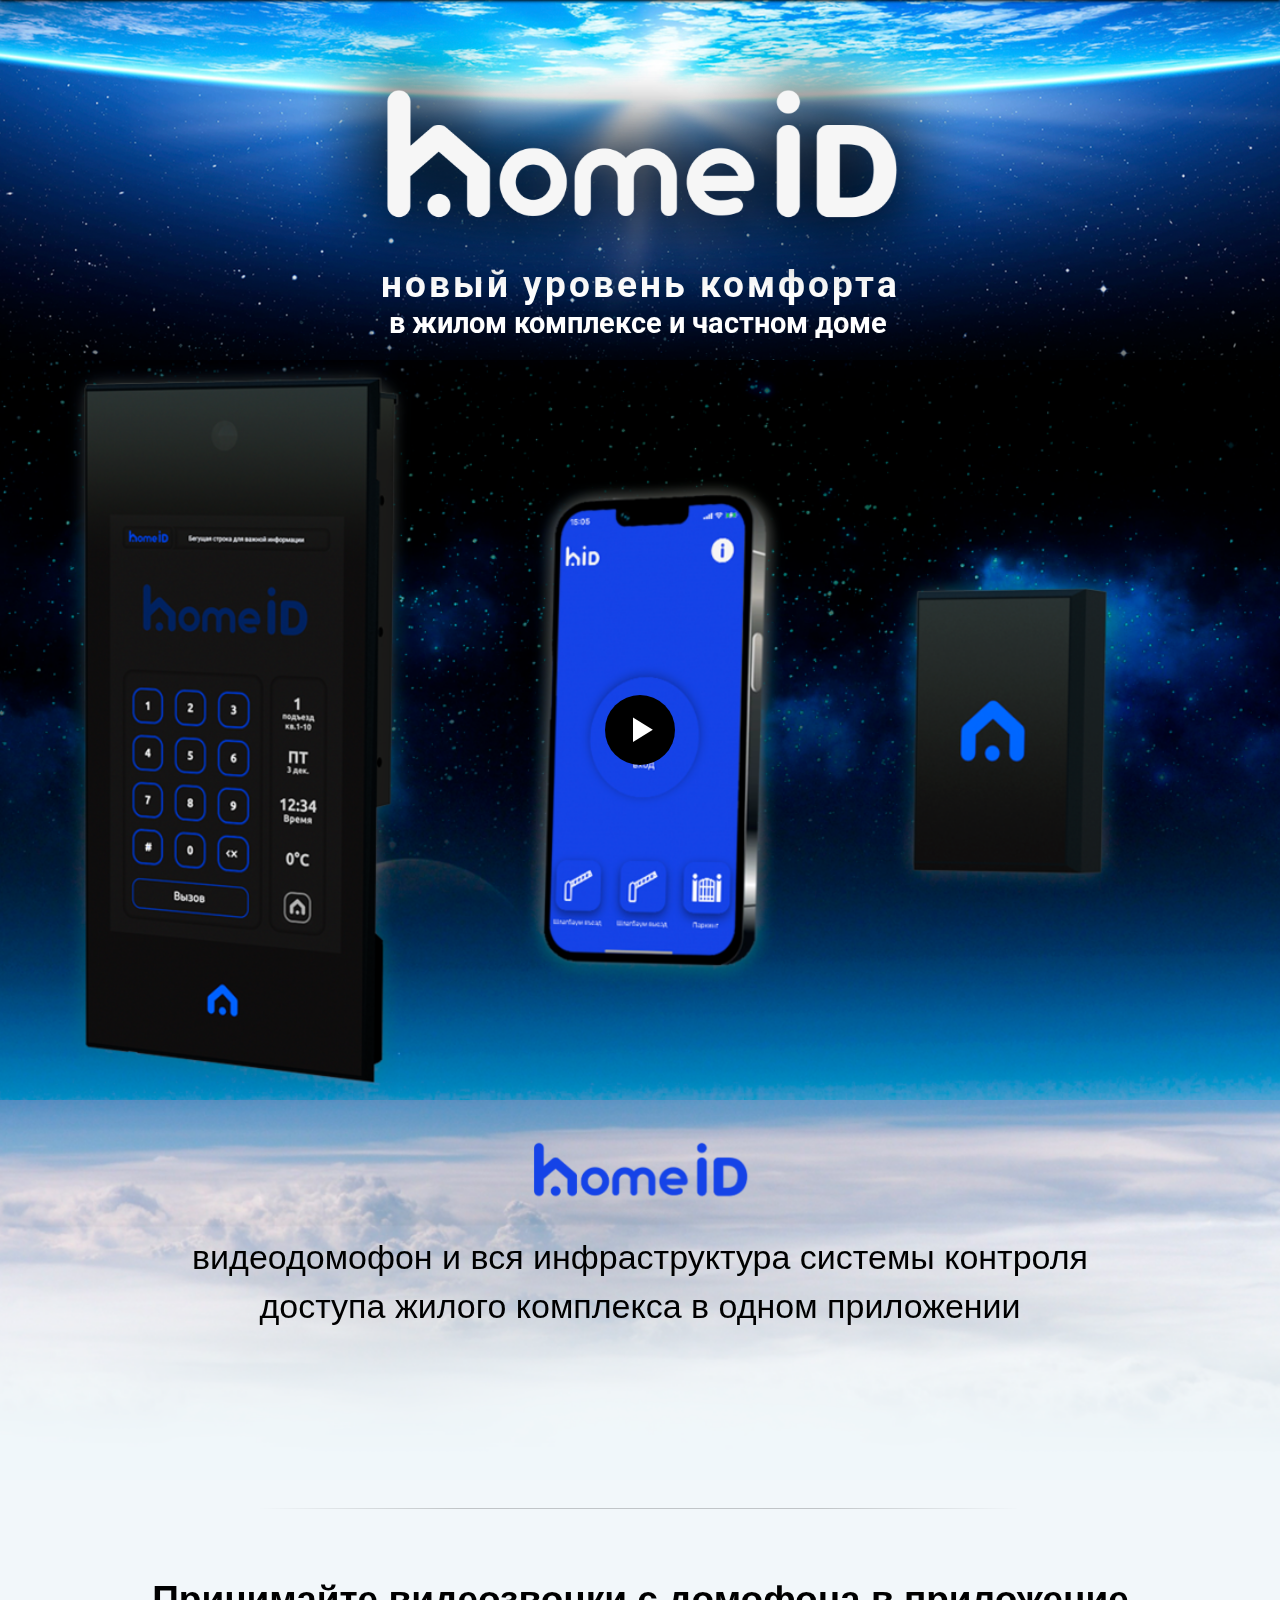
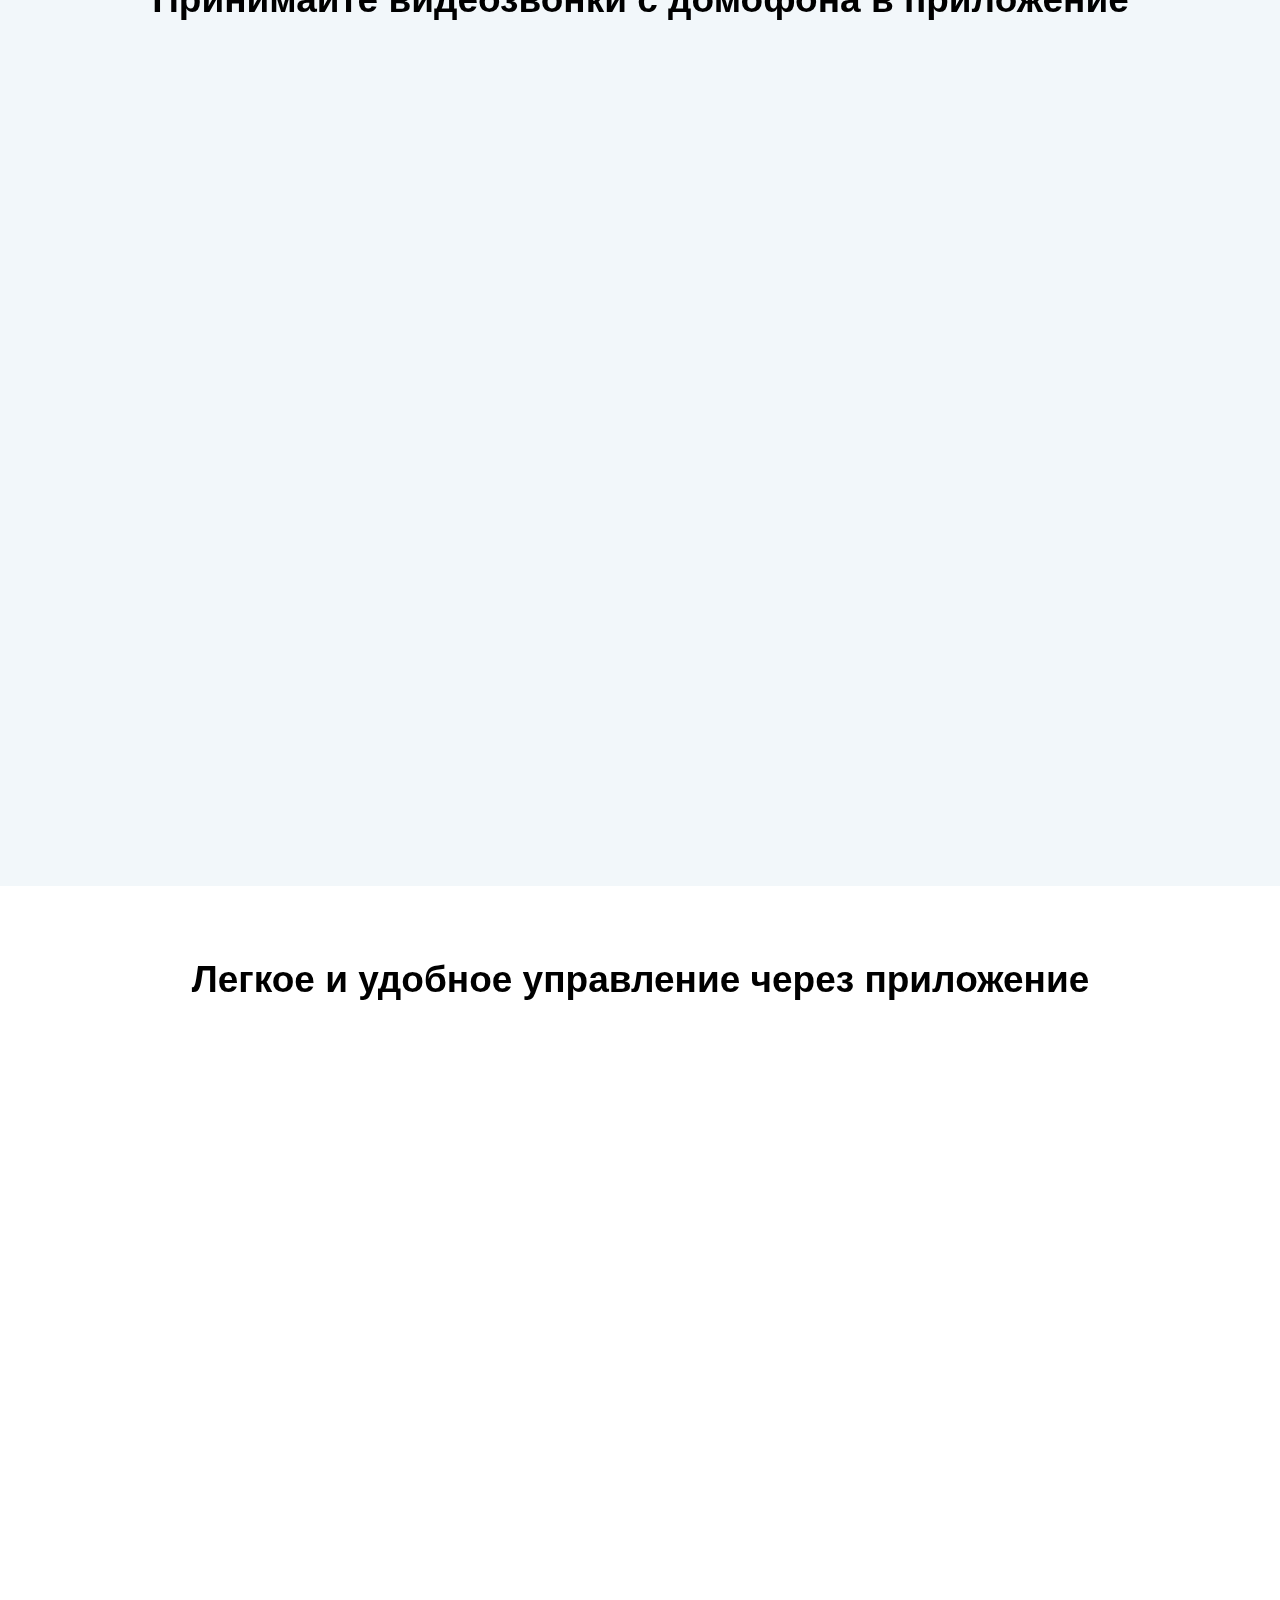
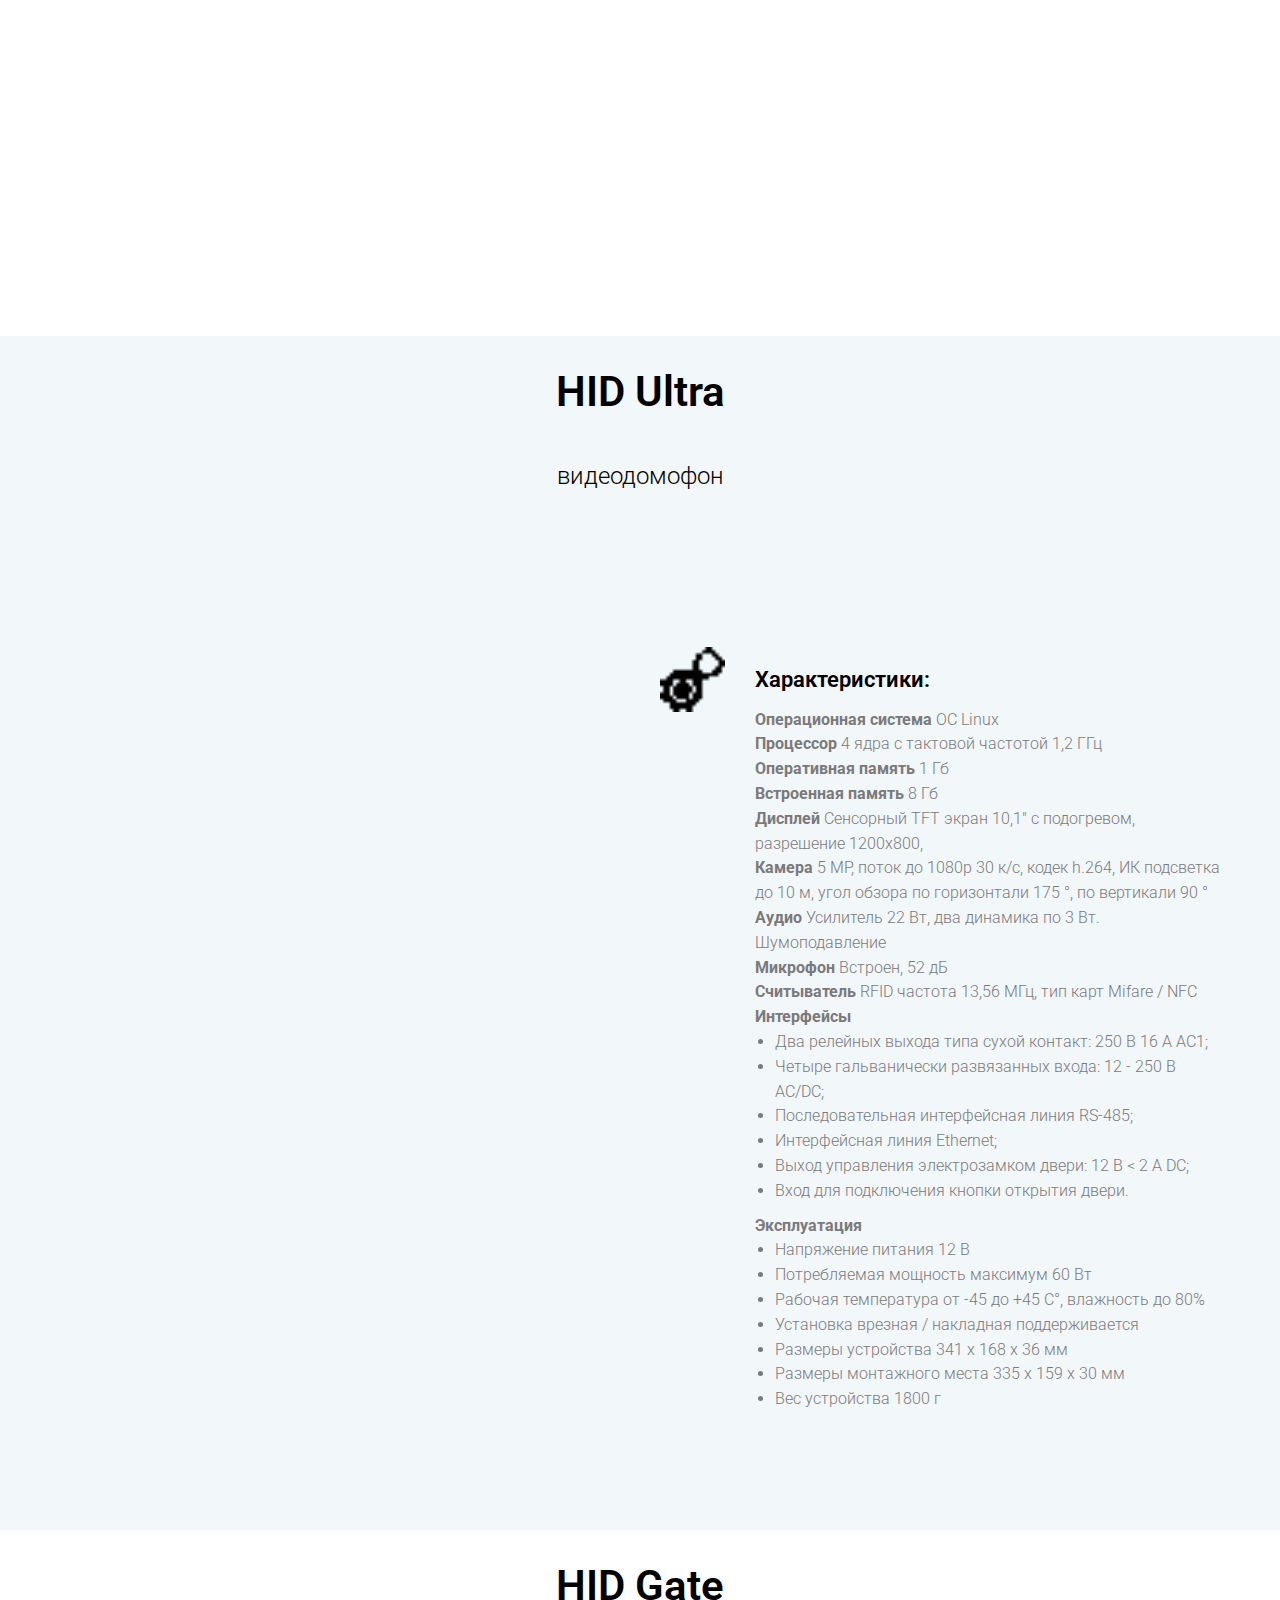
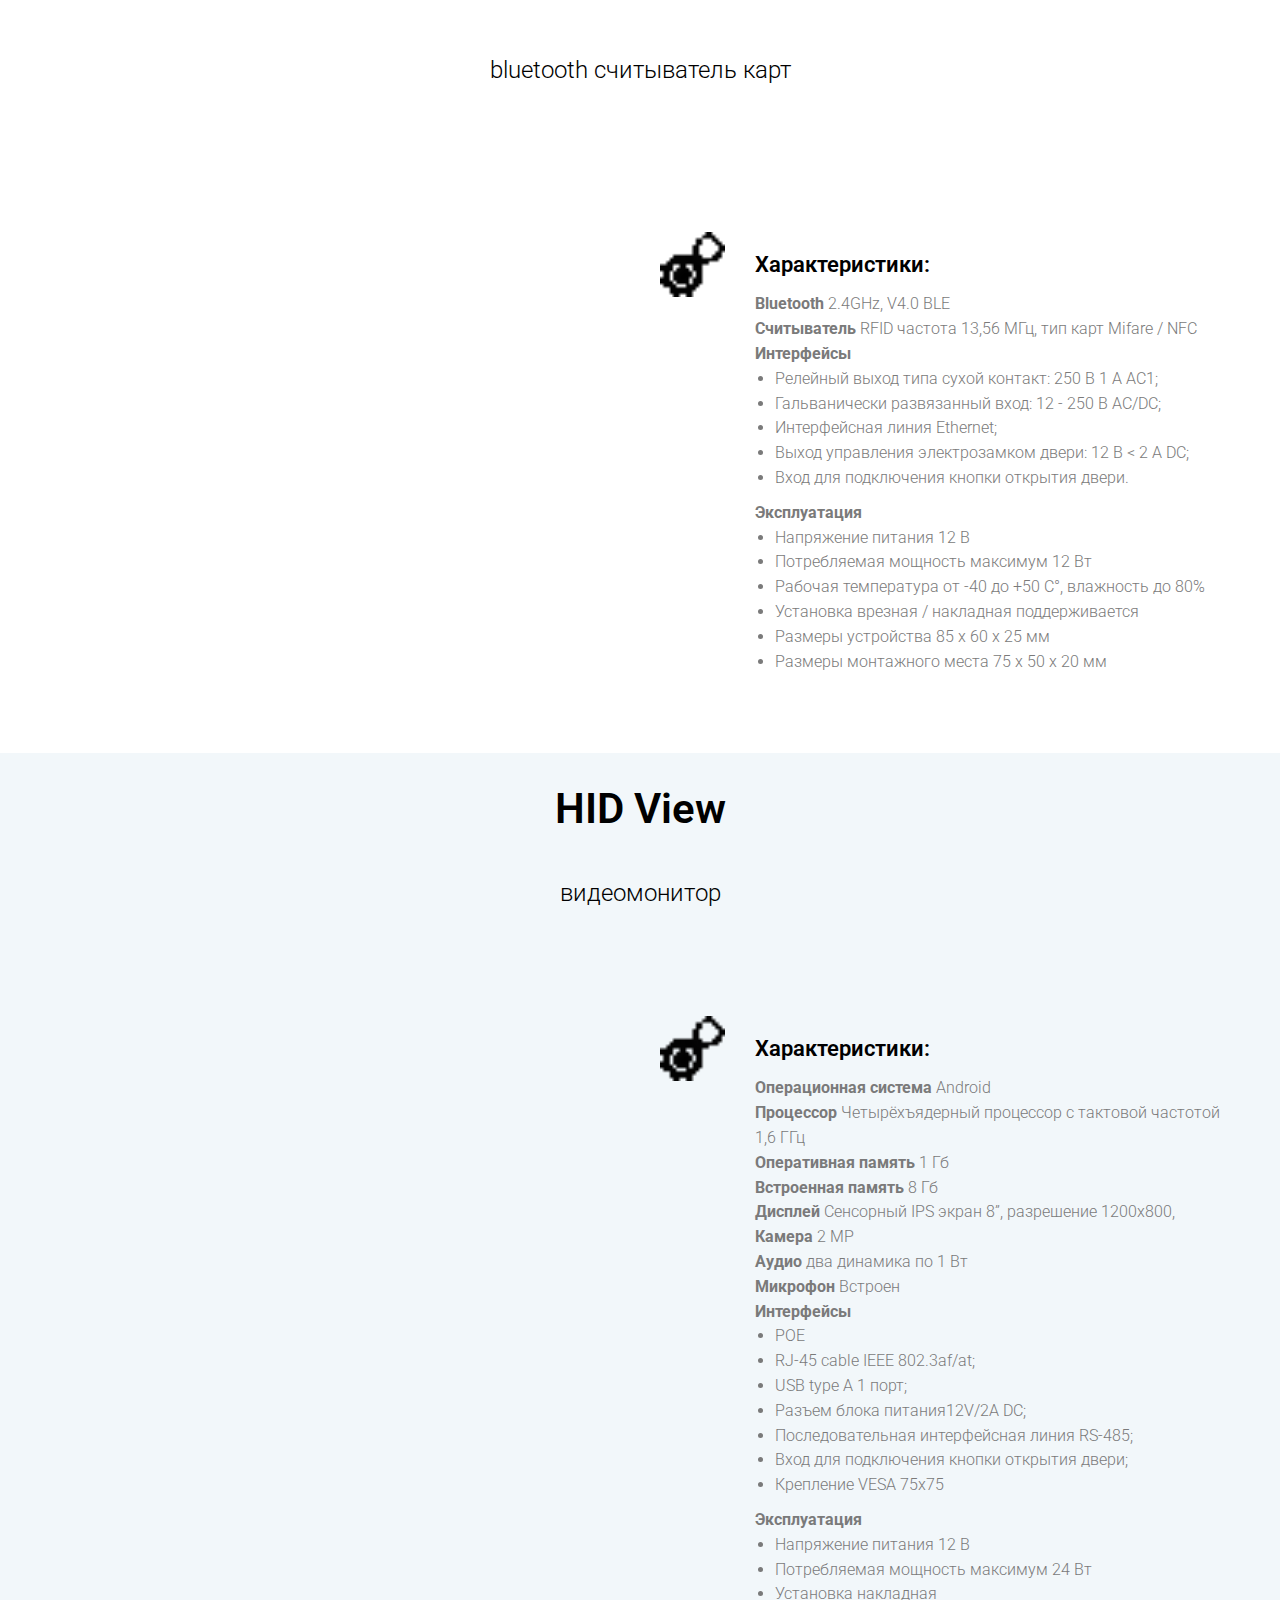
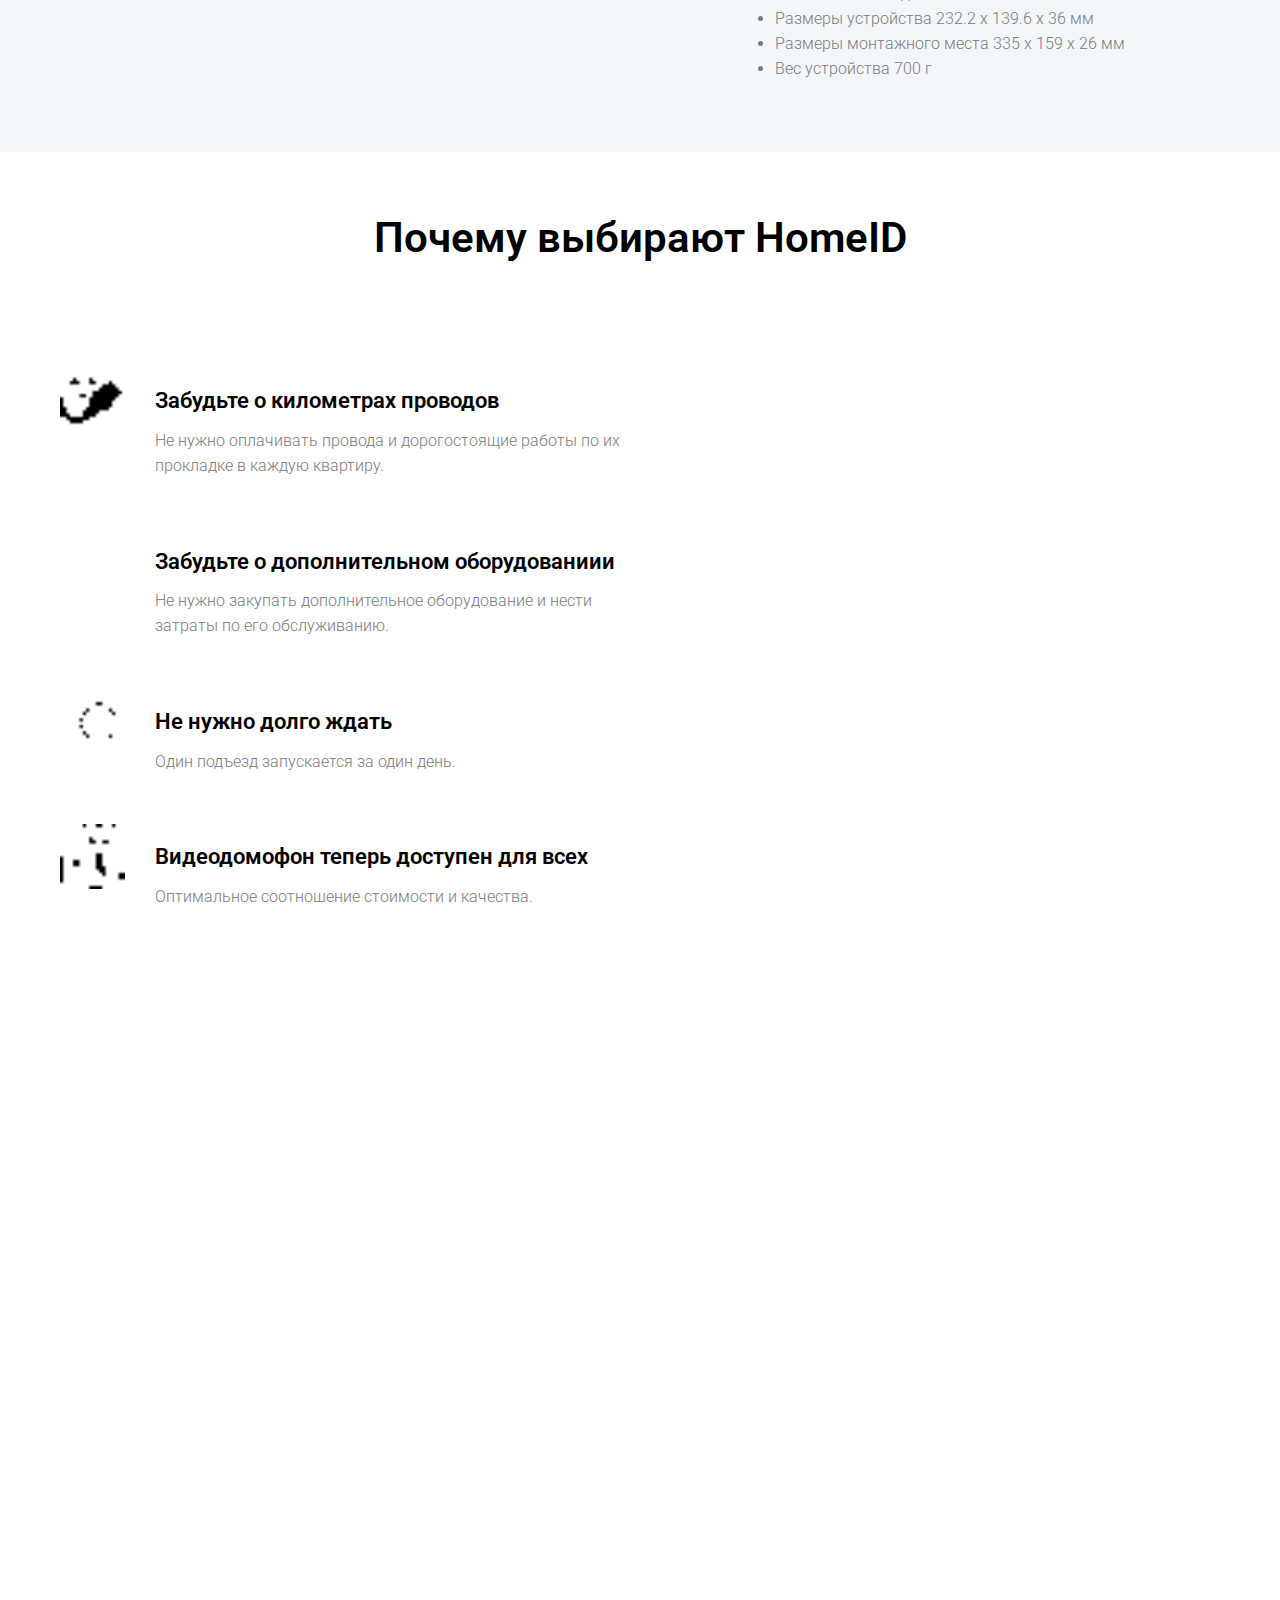
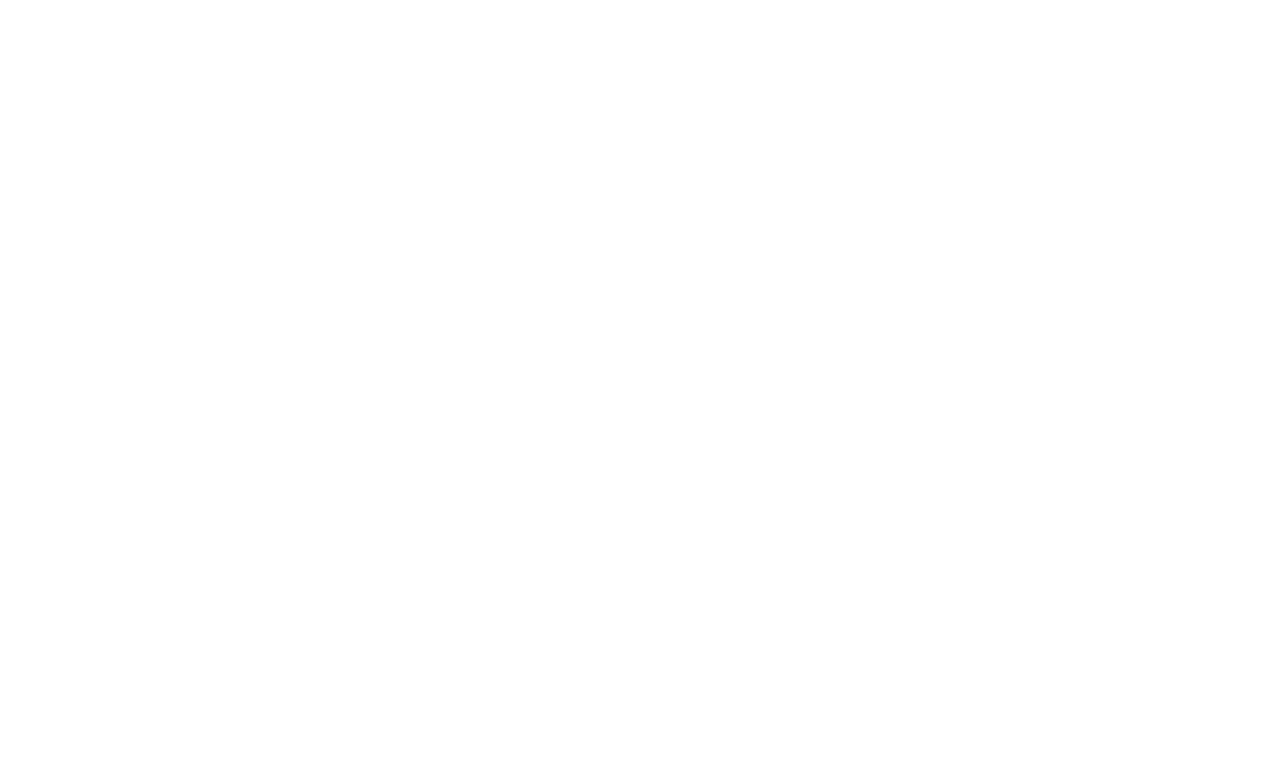
==== commit 24c2c51b: "added a100 partner" ====
--- a/index.html
+++ b/index.html
@@ -4,10 +4,10 @@
     <meta charset="utf-8"/>
     <meta http-equiv="Content-Type" content="text/html; charset=utf-8"/>
     <meta name="viewport" content="width=device-width, initial-scale=1.0"/><!--metatextblock--><title>Система управления
-    жилым комплексом homeID</title>
+    жилым комплексом HomeID</title>
     <meta name="description" content="Умный видеодомофон"/>
     <meta property="og:url" content="http://homeid.tilda.ws"/>
-    <meta property="og:title" content="Система управления жилым комплексом homeID"/>
+    <meta property="og:title" content="Система управления жилым комплексом HomeID"/>
     <meta property="og:description" content="Умный видеодомофон"/>
     <meta property="og:type" content="website"/>
     <meta property="og:image" content="images/tild3364-6539-4131-b931-646632316534__homeid_-sign_blue_no.png"/>
@@ -248,7 +248,7 @@
                             src="images/tild6334-3932-4534-a636-303239613337__homeid_short_45px.png"
                             imgfield="img"
                             style="max-width: 45px; width: 45px;"
-                            alt="homeID"
+                            alt="HomeID"
                     ></a></div>
                 </div>
                 <nav class="t456__rightwrapper t456__menualign_left"
@@ -3258,7 +3258,7 @@
             <div class="t-section__container t-container">
                 <div class="t-col t-col_12">
                     <div class="t-section__topwrapper t-align_center">
-                        <div class="t-section__title t-title t-title_xs" field="btitle">Почему выбирают homeID</div>
+                        <div class="t-section__title t-title t-title_xs" field="btitle">Почему выбирают HomeID</div>
                     </div>
                 </div>
             </div>
@@ -3403,6 +3403,12 @@
                     </div>
                 </div>
                 <div class="t594__container t-container">
+                    <div class="t-col t594__item t594__item_5-in-row"><img class="t594__img t-img "
+                                                                           src="images/a100.png"
+                                                                           data-original="images/a100.png"
+                                                                           imgfield="li_img__1481203544522"
+                                                                           style="max-width:200px;" alt=""
+                                                                           role="presentation"></div>
                     <div class="t-col t594__item t594__item_5-in-row"><img class="t594__img t-img "
                                                                            src="images/tild3431-3835-4131-b838-633266663234__-__empty___dana.png"
                                                                            data-original="images/tild3431-3835-4131-b838-633266663234___dana.png"
@@ -4583,7 +4589,7 @@
                     <div class="t-col t-col_8 t-prefix_2 t-align_center">
                         <div class="t560__title t-title t-title_xs" style="" field="title">Наши контакты:</div>
                         <div class="t560__text t-text-impact t-text-impact_xs t560__text-bottom-margin" style=""
-                             field="text">+375 29 750 75 15<br/>info@gmar.by
+                             field="text">+375 29 750 76 15<br/>info@gmar.by
                         </div>
                         <div class="t-text t-text_sm" style="" field="text2">Большое Стиклево 40/2,
                             оф.24,<br/>Минск<br/>Gmartikun LLC<br/></div>
@@ -4695,4 +4701,4 @@
         })(document, window, '40894ebcaf2fbd26097aa66bed6348cb', 'script', 'js/tilda-stat-1.0.min.js');
     }, 2000);</script>
 </body>
-</html>+</html>
